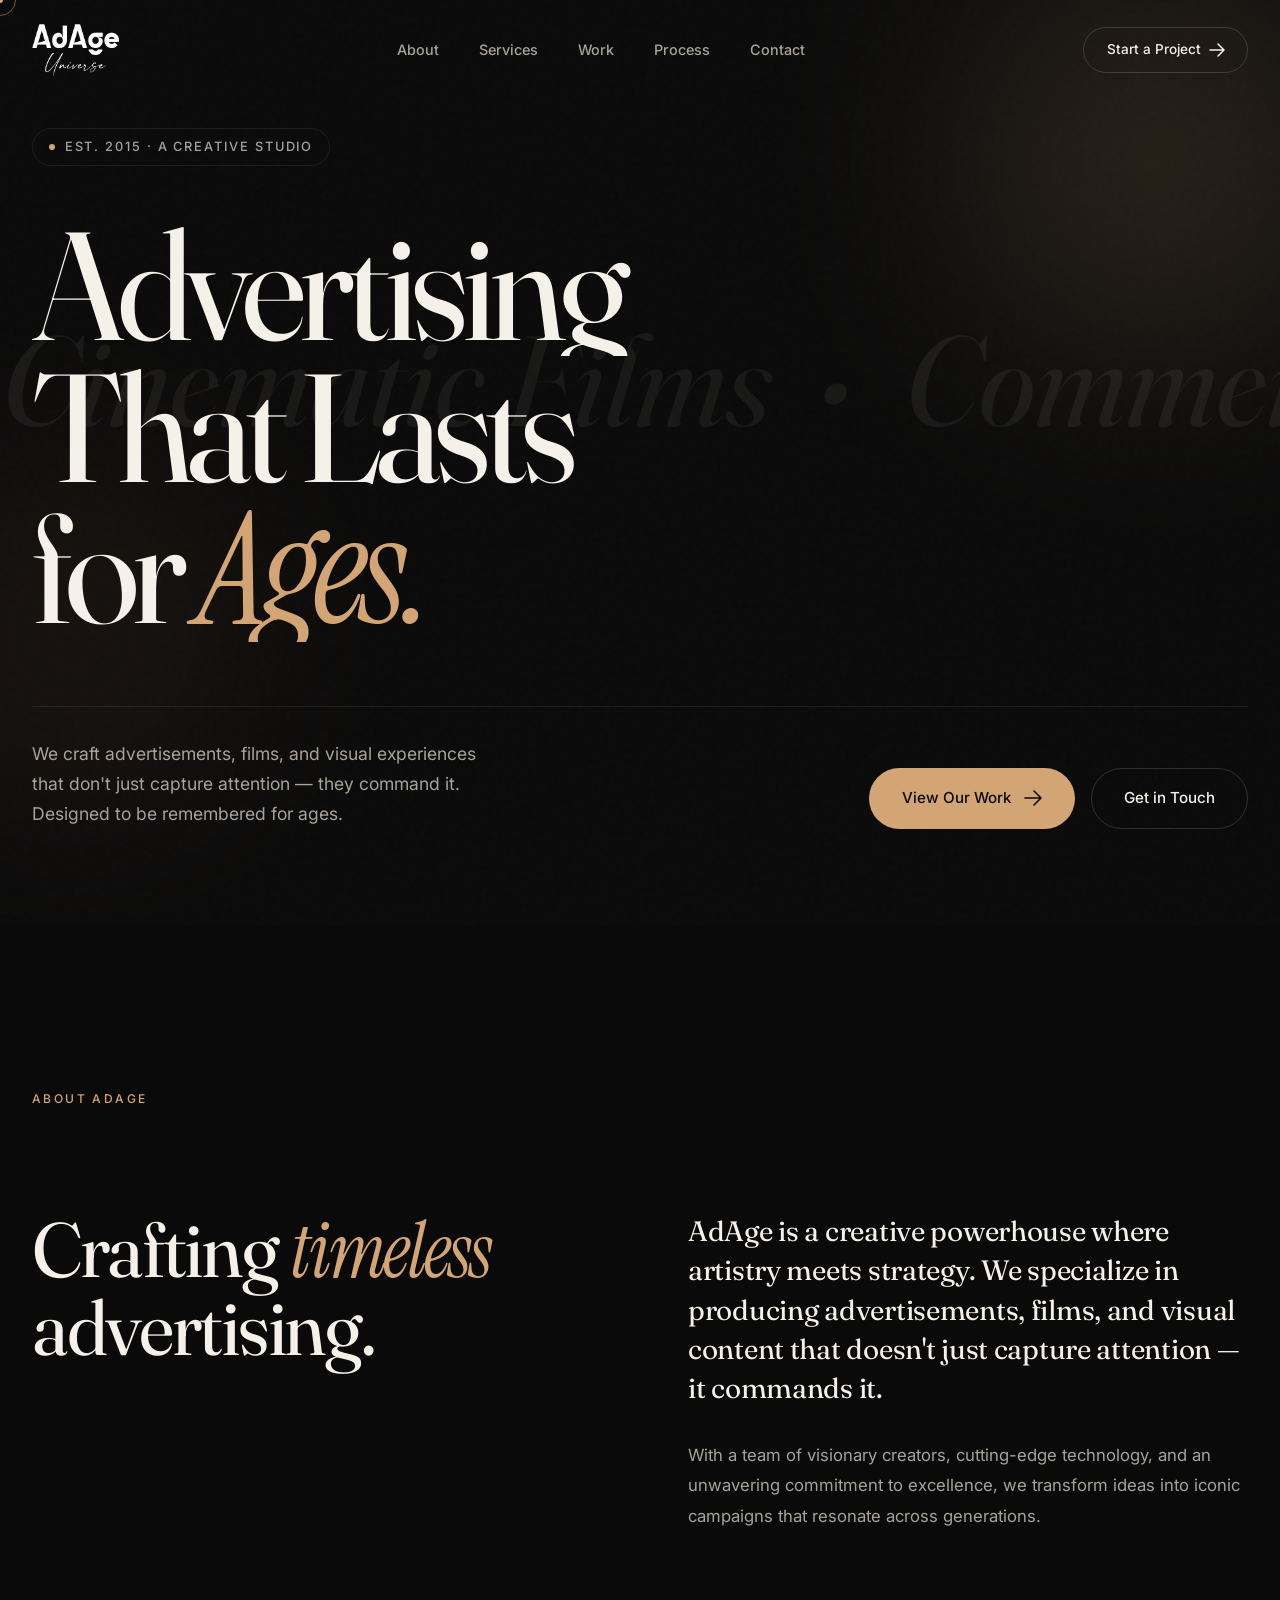
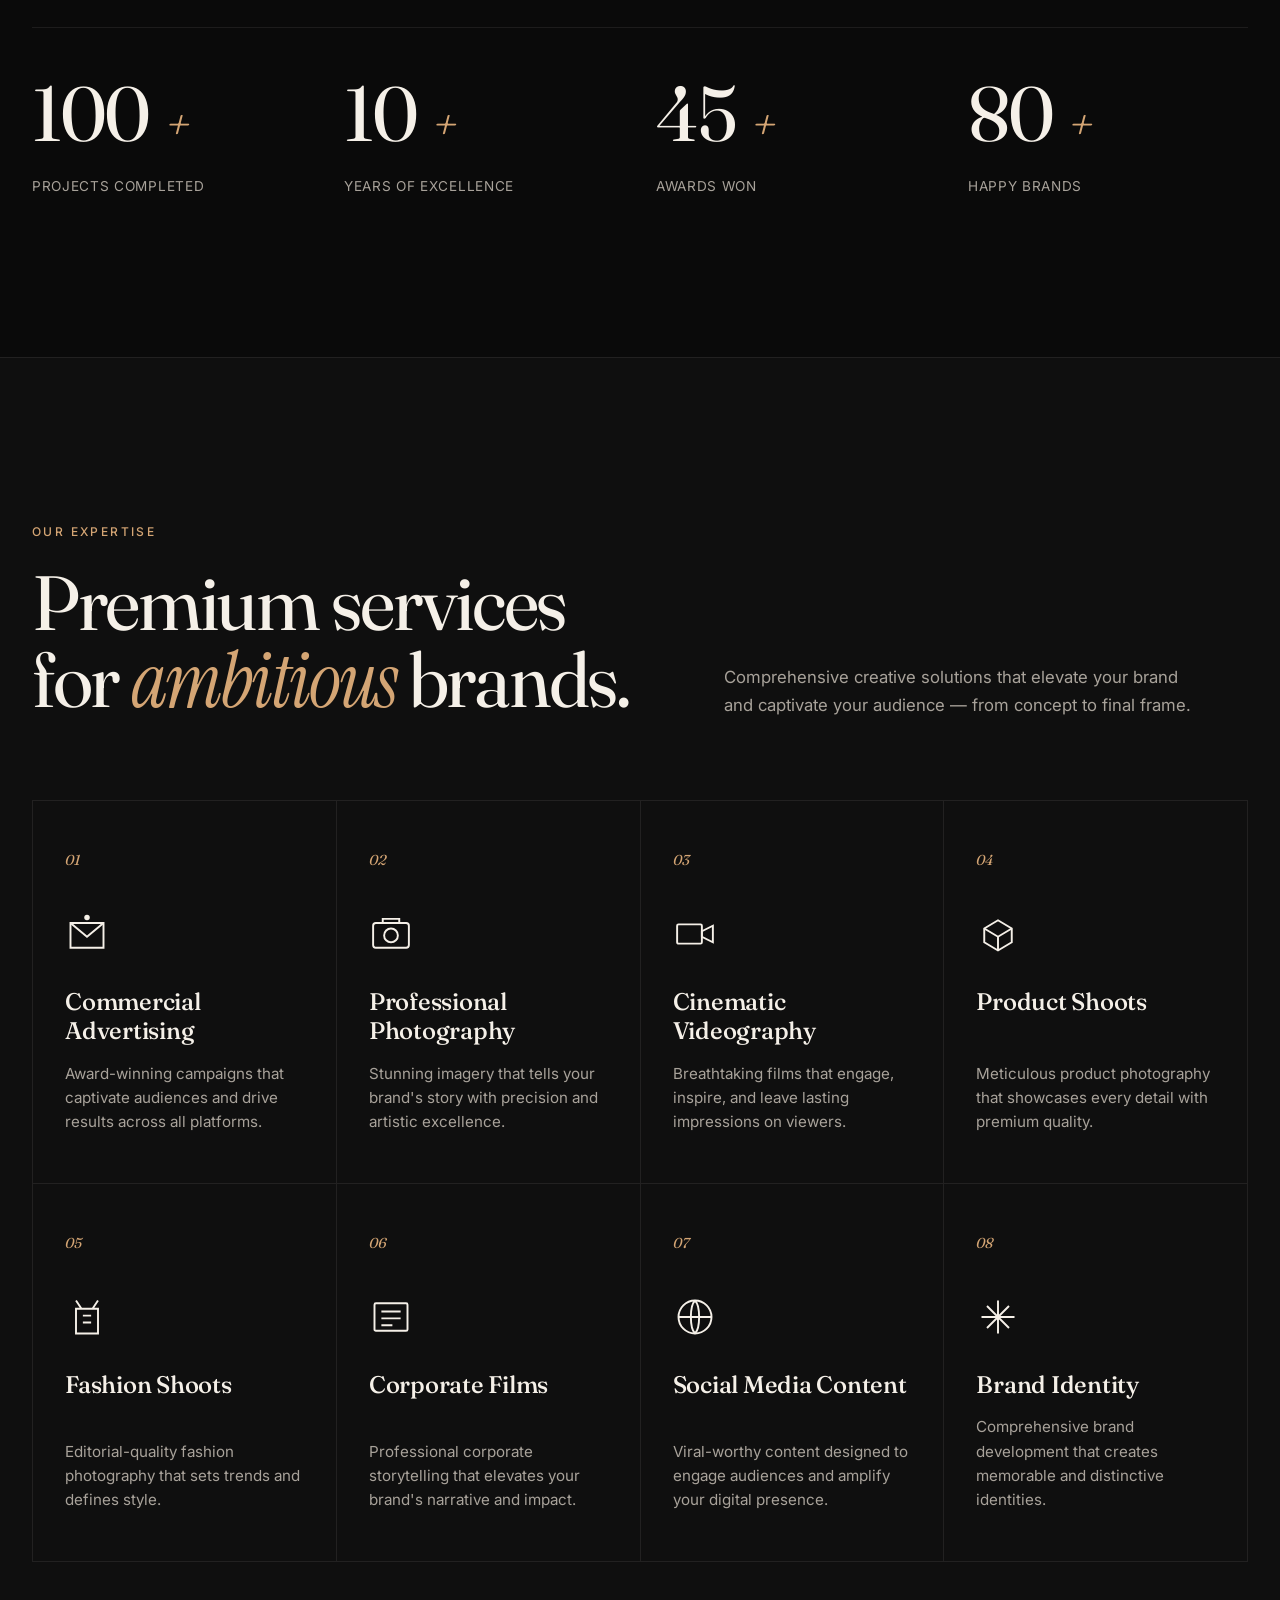
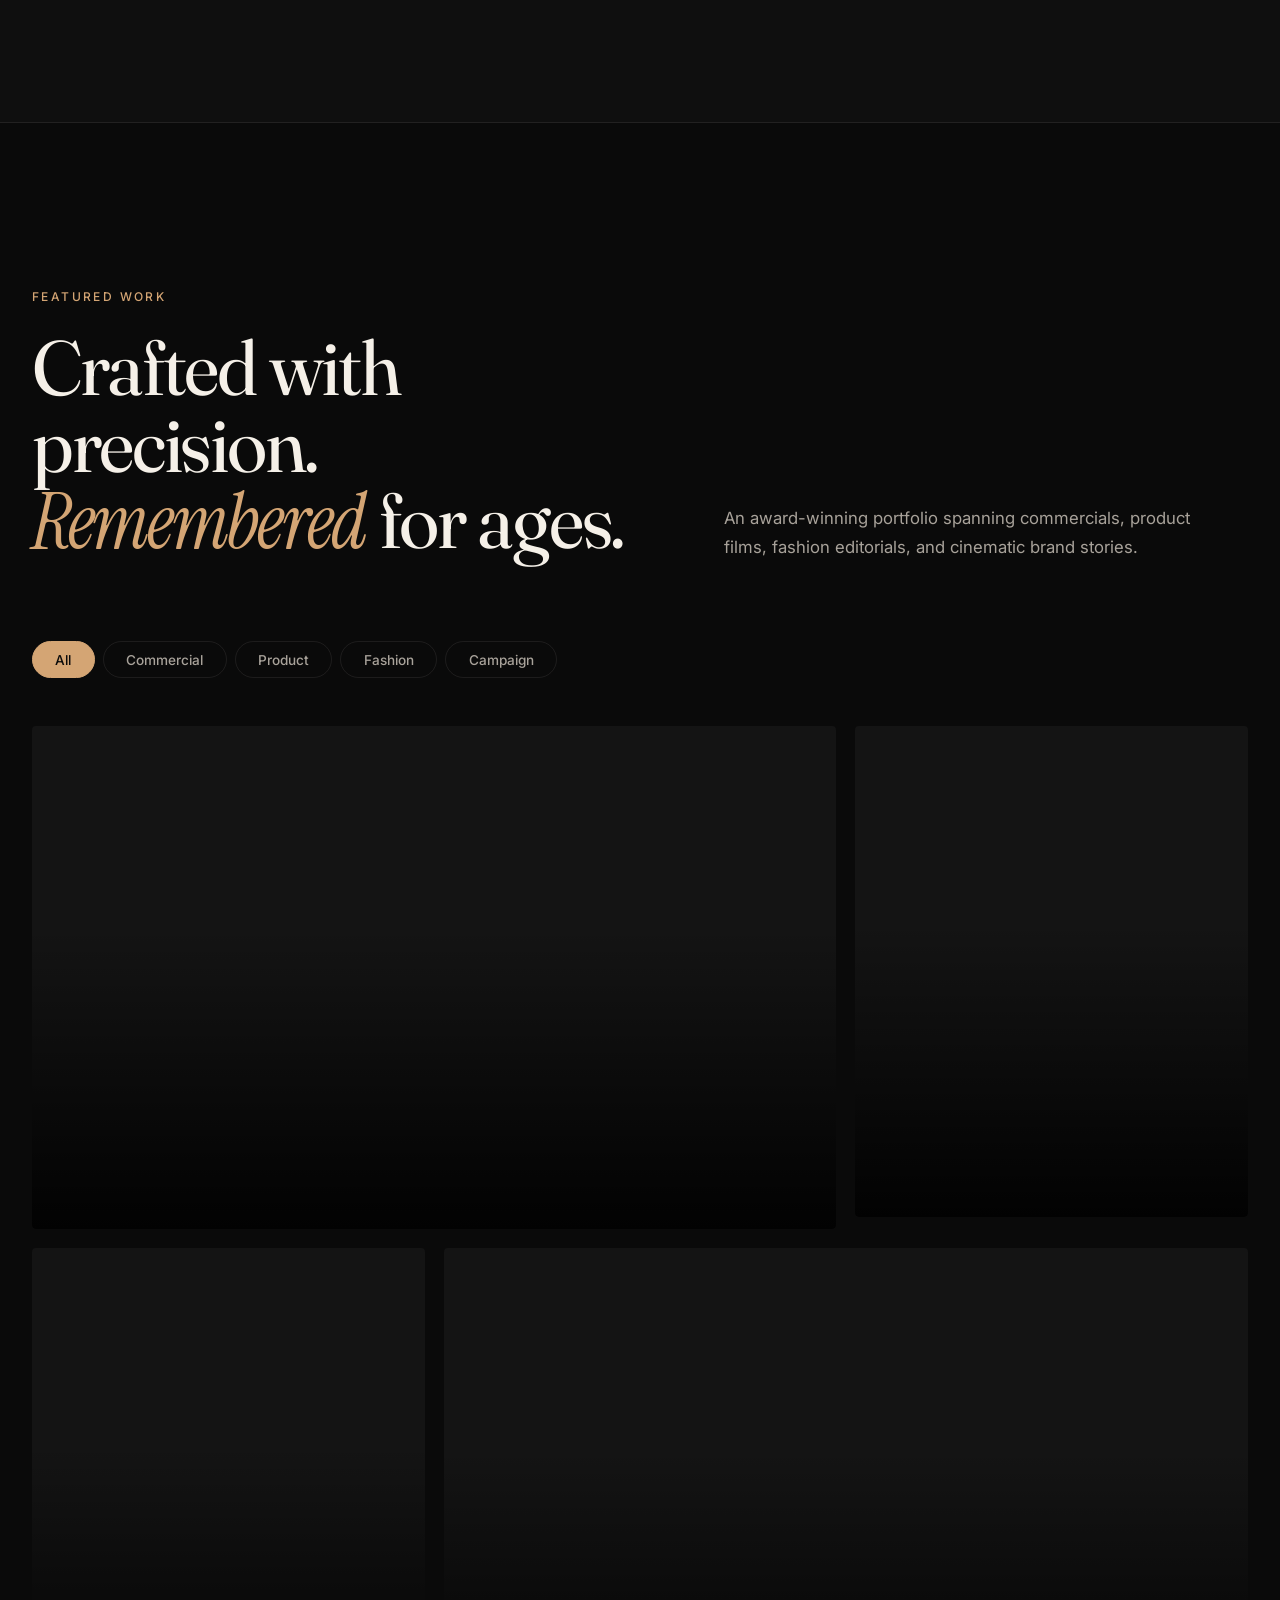
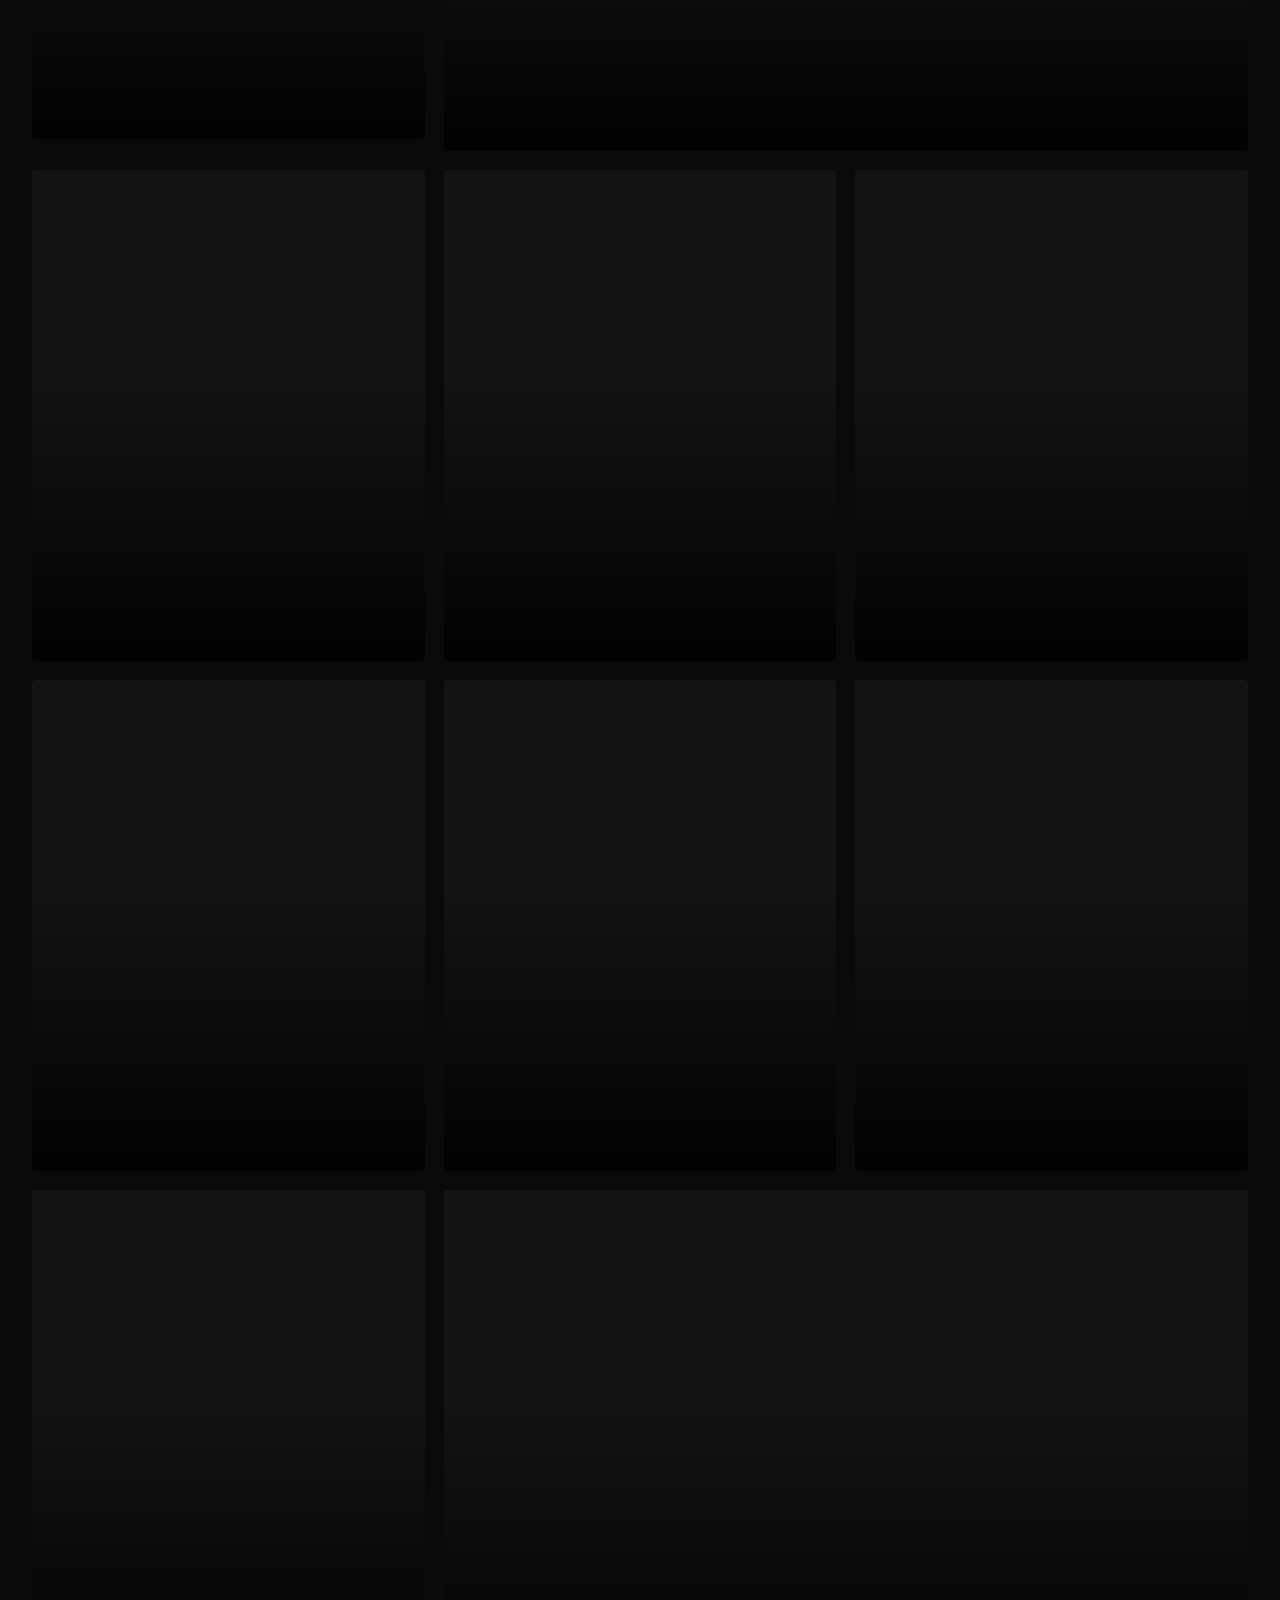
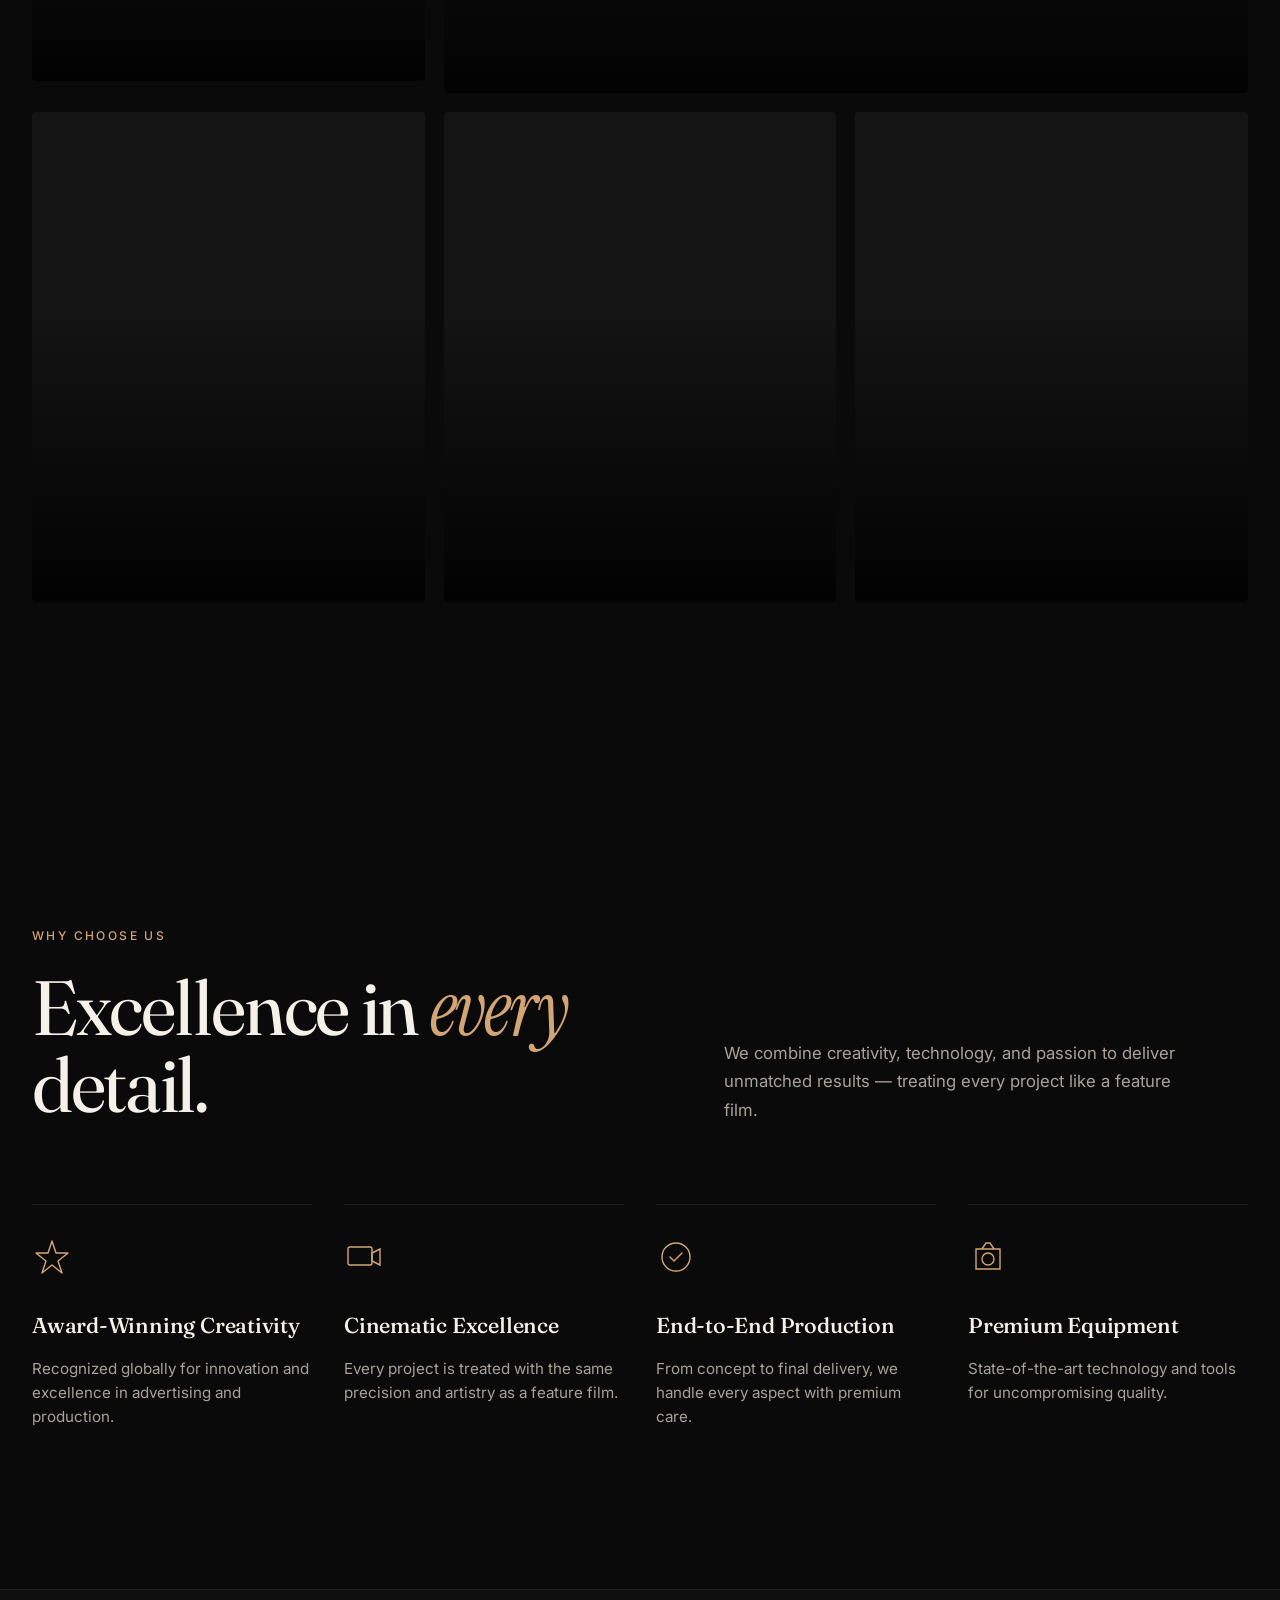
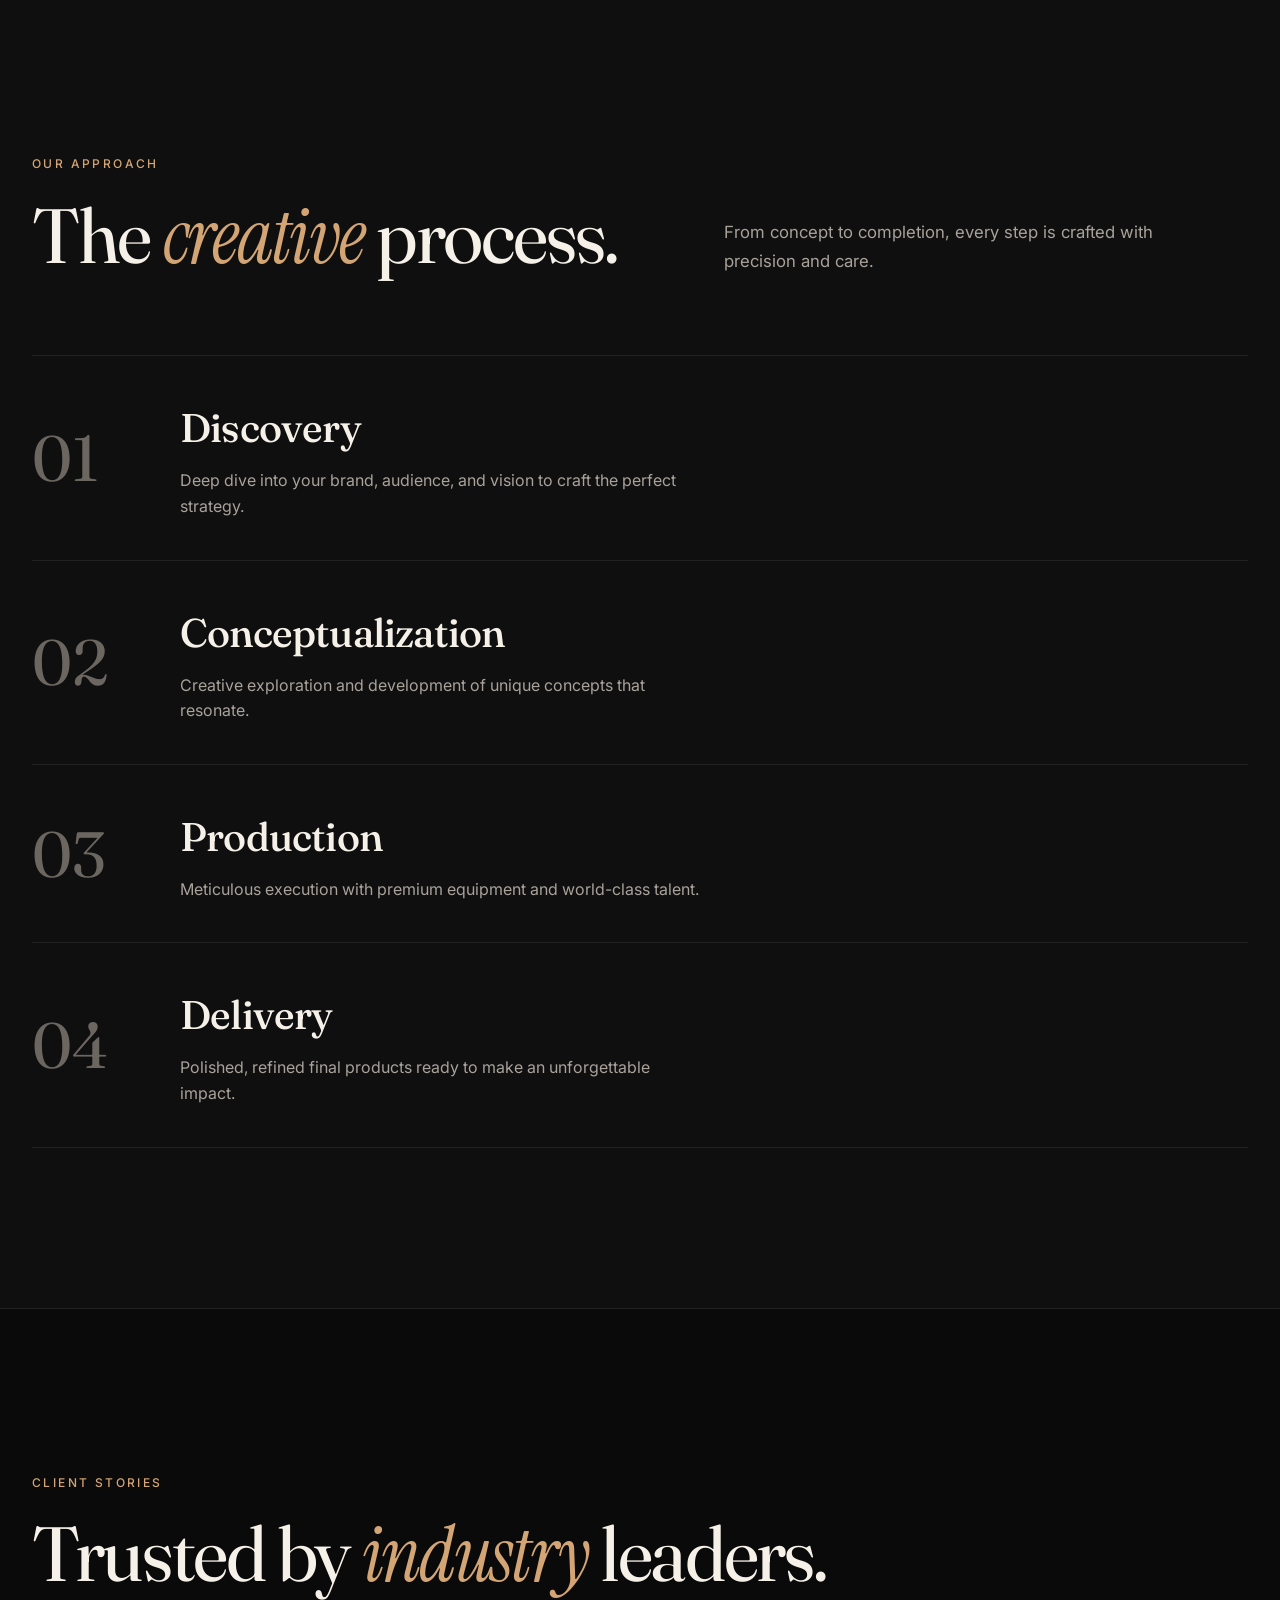
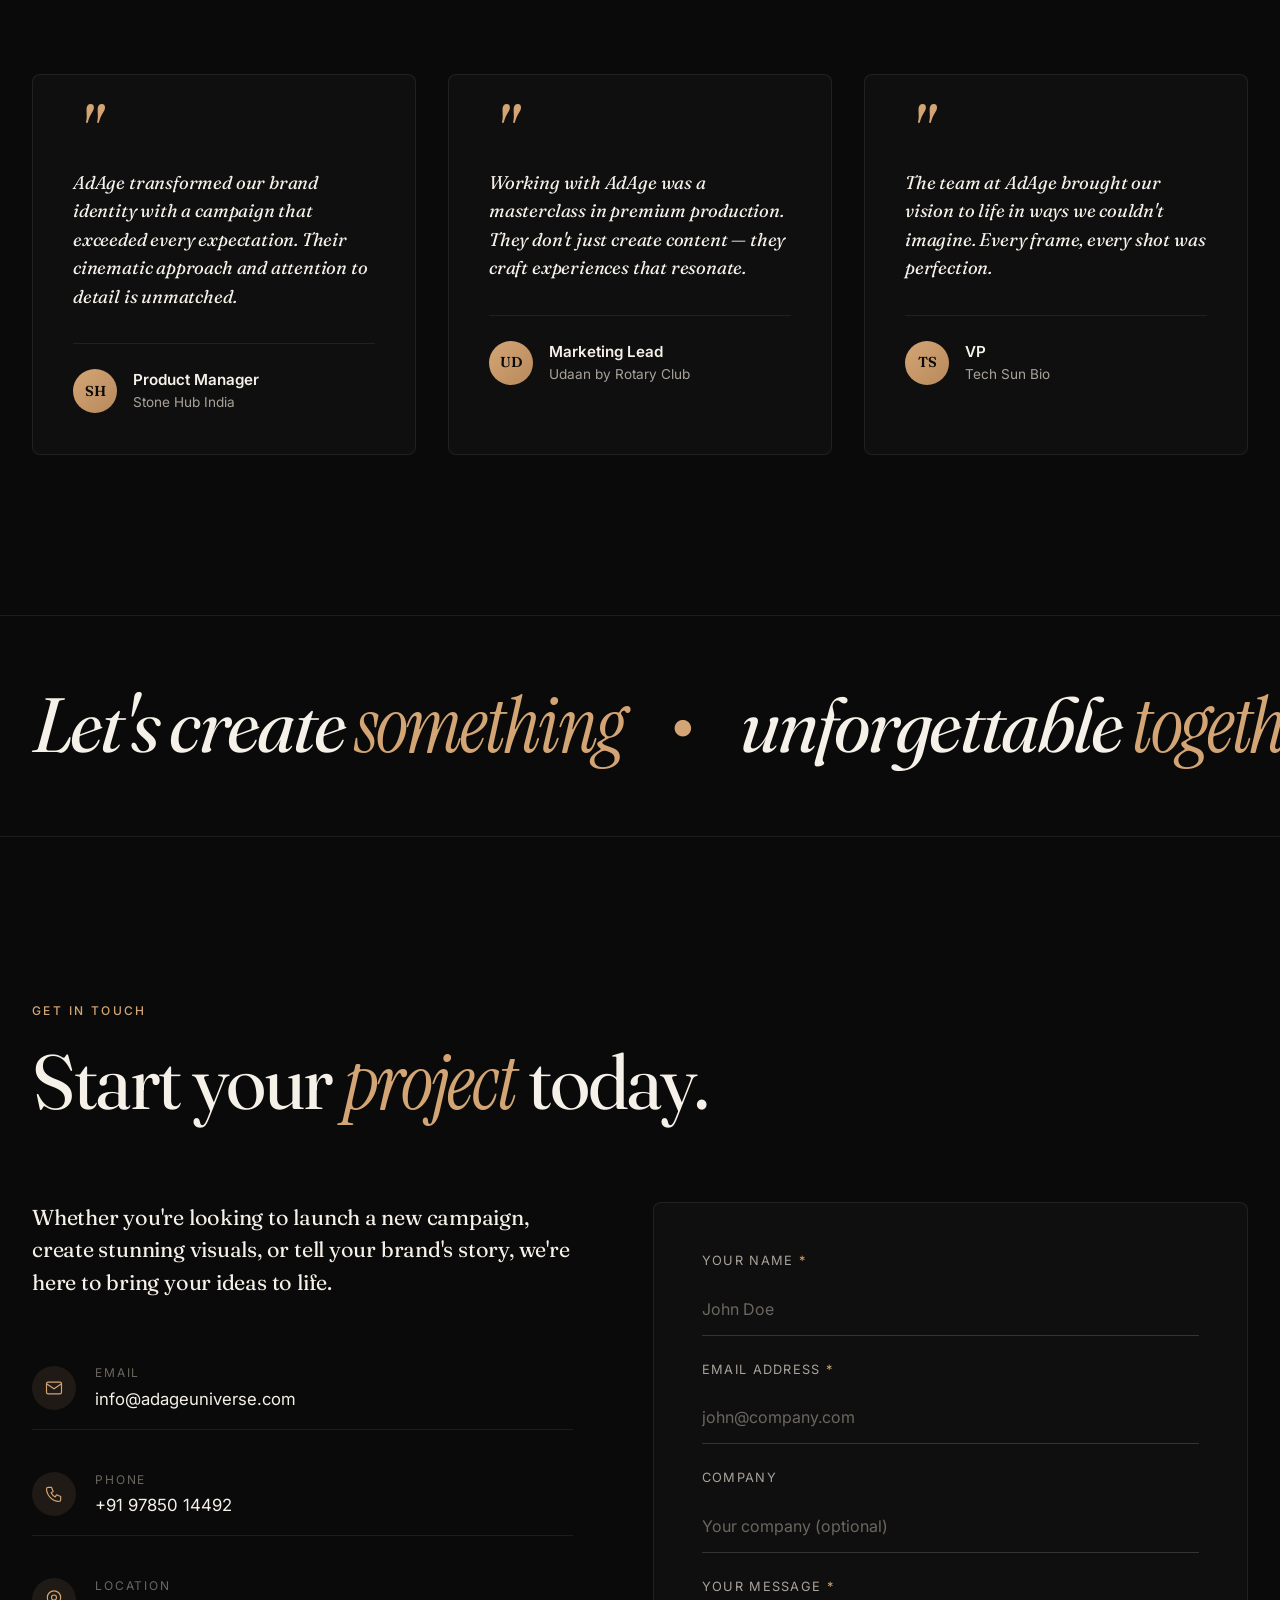
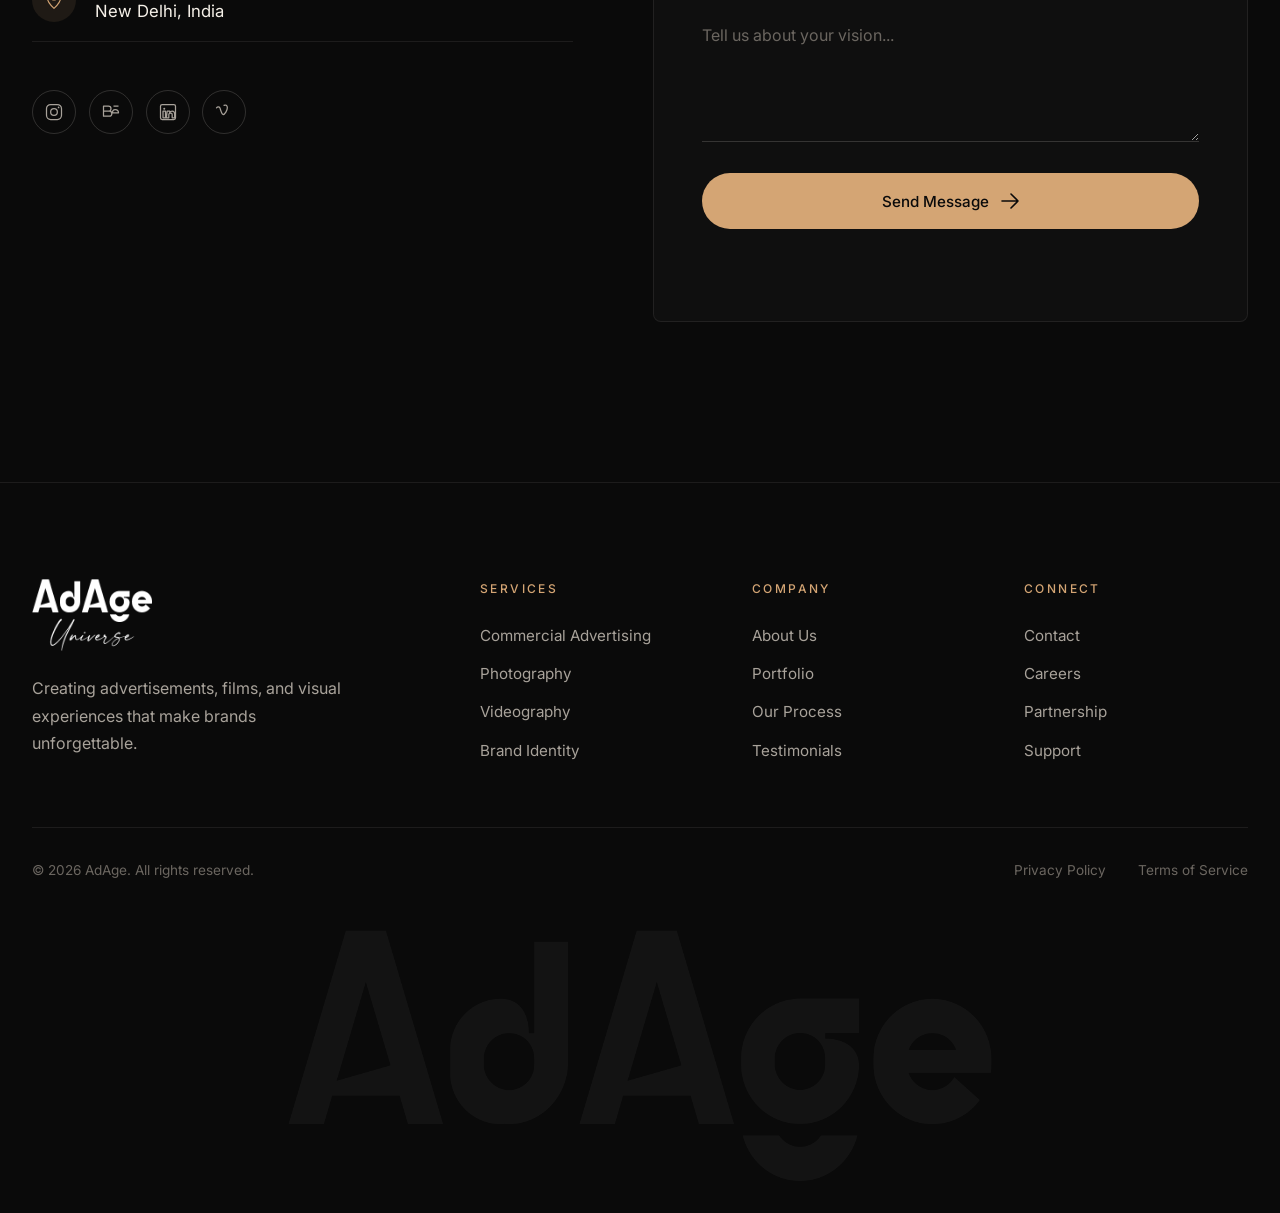
==== index.html @ 6bb353ea "hh" ====
<!DOCTYPE html>
<html lang="en">
<head>
<meta charset="UTF-8" />
<meta name="viewport" content="width=device-width, initial-scale=1.0" />
<title>AdAge — Advertising That Lasts for Ages</title>
<meta name="description" content="AdAge is a creative powerhouse producing advertisements, films, and visual content designed to be remembered for ages." />
<link rel="preconnect" href="https://fonts.googleapis.com">
<link rel="preconnect" href="https://fonts.gstatic.com" crossorigin>
<link href="https://fonts.googleapis.com/css2?family=Fraunces:opsz,wght@9..144,300;9..144,400;9..144,500;9..144,600;9..144,700;9..144,800;9..144,900&family=Inter:wght@300;400;500;600;700&family=Instrument+Serif:ital@0;1&display=swap" rel="stylesheet">
<link rel="stylesheet" href="styles.css" />
</head>
<body>

<!-- Custom Cursor -->
<div class="cursor" id="cursor"></div>
<div class="cursor-follower" id="cursorFollower"></div>

<!-- Loader -->
<div class="loader" id="loader">
  <div class="loader-inner">
    <span class="loader-text">AdAge</span>
    <div class="loader-bar"><div class="loader-fill"></div></div>
  </div>
</div>

<!-- Navigation -->
<nav class="nav" id="nav">
  <div class="nav-inner">
    <a href="#home" class="nav-logo">
      <img src="newlogo.png" alt="AdAge Universe" class="logo-img" width="274" height="164" />
    </a>
    <ul class="nav-menu">
      <li><a href="#about">About</a></li>
      <li><a href="#services">Services</a></li>
      <li><a href="#work">Work</a></li>
      <li><a href="#process">Process</a></li>
      <li><a href="#contact">Contact</a></li>
    </ul>
    <a href="#contact" class="nav-cta">
      <span>Start a Project</span>
      <svg width="16" height="16" viewBox="0 0 16 16" fill="none"><path d="M1 8h14M9 2l6 6-6 6" stroke="currentColor" stroke-width="1.5" stroke-linecap="round" stroke-linejoin="round"/></svg>
    </a>
    <button class="nav-burger" id="navBurger" aria-label="Open menu">
      <span></span><span></span>
    </button>
  </div>
</nav>

<!-- Mobile Menu -->
<div class="mobile-menu" id="mobileMenu">
  <ul>
    <li><a href="#about">About</a></li>
    <li><a href="#services">Services</a></li>
    <li><a href="#work">Work</a></li>
    <li><a href="#process">Process</a></li>
    <li><a href="#contact">Contact</a></li>
  </ul>
</div>

<!-- HERO -->
<section class="hero" id="home">
  <div class="hero-bg">
    <div class="grain"></div>
    <div class="hero-orb hero-orb-1"></div>
    <div class="hero-orb hero-orb-2"></div>
  </div>

  <div class="hero-marquee">
    <div class="marquee-track">
      <span>Cinematic Films</span><span>•</span>
      <span>Commercial Advertising</span><span>•</span>
      <span>Fashion Editorials</span><span>•</span>
      <span>Product Storytelling</span><span>•</span>
      <span>Brand Identity</span><span>•</span>
      <span>Cinematic Films</span><span>•</span>
      <span>Commercial Advertising</span><span>•</span>
      <span>Fashion Editorials</span><span>•</span>
      <span>Product Storytelling</span><span>•</span>
      <span>Brand Identity</span><span>•</span>
    </div>
  </div>

  <div class="container hero-content">
    <div class="hero-eyebrow reveal">
      <span class="dot"></span>
      <span>Est. 2015 · A Creative Studio</span>
    </div>

    <h1 class="hero-title">
      <span class="line reveal-line"><span>Advertising</span></span>
      <span class="line reveal-line"><span>That Lasts</span></span>
      <span class="line reveal-line"><span>for <em>Ages.</em></span></span>
    </h1>

    <div class="hero-bottom">
      <p class="hero-desc reveal">
        We craft advertisements, films, and visual experiences that don't just capture attention — they command it. Designed to be remembered for ages.
      </p>
      <div class="hero-actions reveal">
        <a href="#work" class="btn btn-primary">
          <span>View Our Work</span>
          <svg width="18" height="18" viewBox="0 0 18 18" fill="none"><path d="M1 9h16M10 2l7 7-7 7" stroke="currentColor" stroke-width="1.6" stroke-linecap="round" stroke-linejoin="round"/></svg>
        </a>
        <a href="#contact" class="btn btn-ghost">
          <span>Get in Touch</span>
        </a>
      </div>
    </div>
  </div>

</section>

<!-- ABOUT -->
<section class="section about" id="about">
  <div class="container">
    <div class="section-head">
      <span class="section-tag">About AdAge</span>
    </div>

    <div class="about-grid">
      <div class="about-left">
        <h2 class="section-title reveal">
          Crafting <em>timeless</em><br/>advertising.
        </h2>
      </div>
      <div class="about-right">
        <p class="about-lead reveal">
          AdAge is a creative powerhouse where artistry meets strategy. We specialize in producing advertisements, films, and visual content that doesn't just capture attention — it commands it.
        </p>
        <p class="about-body reveal">
          With a team of visionary creators, cutting-edge technology, and an unwavering commitment to excellence, we transform ideas into iconic campaigns that resonate across generations.
        </p>
      </div>
    </div>

    <div class="stats">
      <div class="stat reveal">
        <div class="stat-num" data-count="100">0</div>
        <div class="stat-plus">+</div>
        <div class="stat-label">Projects Completed</div>
      </div>
      <div class="stat reveal">
        <div class="stat-num" data-count="10">0</div>
        <div class="stat-plus">+</div>
        <div class="stat-label">Years of Excellence</div>
      </div>
      <div class="stat reveal">
        <div class="stat-num" data-count="45">0</div>
        <div class="stat-plus">+</div>
        <div class="stat-label">Awards Won</div>
      </div>
      <div class="stat reveal">
        <div class="stat-num" data-count="80">0</div>
        <div class="stat-plus">+</div>
        <div class="stat-label">Happy Brands</div>
      </div>
    </div>
  </div>
</section>

<!-- SERVICES -->
<section class="section services" id="services">
  <div class="container">
    <div class="section-head split">
      <div>
        <span class="section-tag">Our Expertise</span>
        <h2 class="section-title reveal">
          Premium services for <em>ambitious</em> brands.
        </h2>
      </div>
      <p class="section-sub reveal">
        Comprehensive creative solutions that elevate your brand and captivate your audience — from concept to final frame.
      </p>
    </div>

    <div class="services-grid">
      <article class="service-card">
        <div class="service-num">01</div>
        <div class="service-icon">
          <svg viewBox="0 0 32 32" fill="none"><path d="M4 8h24v18H4z" stroke="currentColor" stroke-width="1.4"/><path d="M4 8l12 10L28 8" stroke="currentColor" stroke-width="1.4"/><circle cx="16" cy="4" r="2" fill="currentColor"/></svg>
        </div>
        <h3>Commercial Advertising</h3>
        <p>Award-winning campaigns that captivate audiences and drive results across all platforms.</p>
      </article>

      <article class="service-card">
        <div class="service-num">02</div>
        <div class="service-icon">
          <svg viewBox="0 0 32 32" fill="none"><rect x="3" y="8" width="26" height="18" rx="2" stroke="currentColor" stroke-width="1.4"/><circle cx="16" cy="17" r="5" stroke="currentColor" stroke-width="1.4"/><path d="M10 8V5h12v3" stroke="currentColor" stroke-width="1.4"/></svg>
        </div>
        <h3>Professional Photography</h3>
        <p>Stunning imagery that tells your brand's story with precision and artistic excellence.</p>
      </article>

      <article class="service-card">
        <div class="service-num">03</div>
        <div class="service-icon">
          <svg viewBox="0 0 32 32" fill="none"><rect x="3" y="9" width="18" height="14" rx="1" stroke="currentColor" stroke-width="1.4"/><path d="M21 14l8-4v12l-8-4v-4z" stroke="currentColor" stroke-width="1.4"/></svg>
        </div>
        <h3>Cinematic Videography</h3>
        <p>Breathtaking films that engage, inspire, and leave lasting impressions on viewers.</p>
      </article>

      <article class="service-card">
        <div class="service-num">04</div>
        <div class="service-icon">
          <svg viewBox="0 0 32 32" fill="none"><path d="M6 12l10-6 10 6v10l-10 6-10-6V12z" stroke="currentColor" stroke-width="1.4"/><path d="M6 12l10 6 10-6M16 18v10" stroke="currentColor" stroke-width="1.4"/></svg>
        </div>
        <h3>Product Shoots</h3>
        <p>Meticulous product photography that showcases every detail with premium quality.</p>
      </article>

      <article class="service-card">
        <div class="service-num">05</div>
        <div class="service-icon">
          <svg viewBox="0 0 32 32" fill="none"><path d="M8 4l4 6M24 4l-4 6M8 10h16v18H8z" stroke="currentColor" stroke-width="1.4"/><path d="M13 15h6M13 20h6" stroke="currentColor" stroke-width="1.4"/></svg>
        </div>
        <h3>Fashion Shoots</h3>
        <p>Editorial-quality fashion photography that sets trends and defines style.</p>
      </article>

      <article class="service-card">
        <div class="service-num">06</div>
        <div class="service-icon">
          <svg viewBox="0 0 32 32" fill="none"><rect x="4" y="6" width="24" height="20" rx="1" stroke="currentColor" stroke-width="1.4"/><path d="M9 12h14M9 17h14M9 22h8" stroke="currentColor" stroke-width="1.4"/></svg>
        </div>
        <h3>Corporate Films</h3>
        <p>Professional corporate storytelling that elevates your brand's narrative and impact.</p>
      </article>

      <article class="service-card">
        <div class="service-num">07</div>
        <div class="service-icon">
          <svg viewBox="0 0 32 32" fill="none"><circle cx="16" cy="16" r="12" stroke="currentColor" stroke-width="1.4"/><path d="M4 16h24M16 4c4 4 4 20 0 24M16 4c-4 4-4 20 0 24" stroke="currentColor" stroke-width="1.4"/></svg>
        </div>
        <h3>Social Media Content</h3>
        <p>Viral-worthy content designed to engage audiences and amplify your digital presence.</p>
      </article>

      <article class="service-card">
        <div class="service-num">08</div>
        <div class="service-icon">
          <svg viewBox="0 0 32 32" fill="none"><path d="M16 4v24M4 16h24M8 8l16 16M24 8L8 24" stroke="currentColor" stroke-width="1.4"/></svg>
        </div>
        <h3>Brand Identity</h3>
        <p>Comprehensive brand development that creates memorable and distinctive identities.</p>
      </article>
    </div>
  </div>
</section>

<!-- WORK / PORTFOLIO -->
<section class="section work" id="work">
  <div class="container">
    <div class="section-head split">
      <div>
        <span class="section-tag">Featured Work</span>
        <h2 class="section-title reveal">
          Crafted with precision. <em>Remembered</em> for ages.
        </h2>
      </div>
      <p class="section-sub reveal">
        An award-winning portfolio spanning commercials, product films, fashion editorials, and cinematic brand stories.
      </p>
    </div>

    <div class="work-filters">
      <button class="filter-btn active" data-filter="all">All</button>
      <button class="filter-btn" data-filter="commercial">Commercial</button>
      <button class="filter-btn" data-filter="product">Product</button>
      <button class="filter-btn" data-filter="fashion">Fashion</button>
      <button class="filter-btn" data-filter="campaign">Campaign</button>
    </div>

    <div class="work-grid">
      <a class="work-item large" data-cat="commercial" href="#">
        <div class="work-img" style="background-image:url('https://images.unsplash.com/photo-1550547660-d9450f859349?w=1200&q=80')"></div>
        <div class="work-overlay">
          <span class="work-cat">Commercial</span>
          <h3>Coca-Cola Campaign</h3>
          <div class="work-arrow">
            <svg width="24" height="24" viewBox="0 0 24 24" fill="none"><path d="M5 12h14M13 5l7 7-7 7" stroke="currentColor" stroke-width="1.5" stroke-linecap="round" stroke-linejoin="round"/></svg>
          </div>
        </div>
      </a>

      <a class="work-item" data-cat="product" href="#">
        <div class="work-img" style="background-image:url('https://images.unsplash.com/photo-1548907040-4baa42d10919?w=800&q=80')"></div>
        <div class="work-overlay">
          <span class="work-cat">Product</span>
          <h3>Chocolate Luxury</h3>
          <div class="work-arrow"><svg width="24" height="24" viewBox="0 0 24 24" fill="none"><path d="M5 12h14M13 5l7 7-7 7" stroke="currentColor" stroke-width="1.5" stroke-linecap="round" stroke-linejoin="round"/></svg></div>
        </div>
      </a>

      <a class="work-item" data-cat="commercial" href="#">
        <div class="work-img" style="background-image:url('https://images.unsplash.com/photo-1541643600914-78b084683601?w=800&q=80')"></div>
        <div class="work-overlay">
          <span class="work-cat">Commercial</span>
          <h3>Perfume Elite</h3>
          <div class="work-arrow"><svg width="24" height="24" viewBox="0 0 24 24" fill="none"><path d="M5 12h14M13 5l7 7-7 7" stroke="currentColor" stroke-width="1.5" stroke-linecap="round" stroke-linejoin="round"/></svg></div>
        </div>
      </a>

      <a class="work-item large" data-cat="commercial" href="#">
        <div class="work-img" style="background-image:url('https://images.unsplash.com/photo-1503376780353-7e6692767b70?w=1200&q=80')"></div>
        <div class="work-overlay">
          <span class="work-cat">Commercial</span>
          <h3>Automotive Excellence</h3>
          <div class="work-arrow"><svg width="24" height="24" viewBox="0 0 24 24" fill="none"><path d="M5 12h14M13 5l7 7-7 7" stroke="currentColor" stroke-width="1.5" stroke-linecap="round" stroke-linejoin="round"/></svg></div>
        </div>
      </a>

      <a class="work-item" data-cat="product" href="#">
        <div class="work-img" style="background-image:url('https://images.unsplash.com/photo-1523275335684-37898b6baf30?w=800&q=80')"></div>
        <div class="work-overlay">
          <span class="work-cat">Product</span>
          <h3>Apple Watch Series</h3>
          <div class="work-arrow"><svg width="24" height="24" viewBox="0 0 24 24" fill="none"><path d="M5 12h14M13 5l7 7-7 7" stroke="currentColor" stroke-width="1.5" stroke-linecap="round" stroke-linejoin="round"/></svg></div>
        </div>
      </a>

      <a class="work-item" data-cat="product" href="#">
        <div class="work-img" style="background-image:url('https://images.unsplash.com/photo-1541643600914-78b084683601?w=800&q=80&sig=2')"></div>
        <div class="work-overlay">
          <span class="work-cat">Product</span>
          <h3>Chanel Elegance</h3>
          <div class="work-arrow"><svg width="24" height="24" viewBox="0 0 24 24" fill="none"><path d="M5 12h14M13 5l7 7-7 7" stroke="currentColor" stroke-width="1.5" stroke-linecap="round" stroke-linejoin="round"/></svg></div>
        </div>
      </a>

      <a class="work-item" data-cat="product" href="#">
        <div class="work-img" style="background-image:url('https://images.unsplash.com/photo-1542291026-7eec264c27ff?w=800&q=80')"></div>
        <div class="work-overlay">
          <span class="work-cat">Product</span>
          <h3>Nike Revolution</h3>
          <div class="work-arrow"><svg width="24" height="24" viewBox="0 0 24 24" fill="none"><path d="M5 12h14M13 5l7 7-7 7" stroke="currentColor" stroke-width="1.5" stroke-linecap="round" stroke-linejoin="round"/></svg></div>
        </div>
      </a>

      <a class="work-item" data-cat="product" href="#">
        <div class="work-img" style="background-image:url('https://images.unsplash.com/photo-1524592094714-0f0654e20314?w=800&q=80')"></div>
        <div class="work-overlay">
          <span class="work-cat">Product</span>
          <h3>Luxury Timepiece</h3>
          <div class="work-arrow"><svg width="24" height="24" viewBox="0 0 24 24" fill="none"><path d="M5 12h14M13 5l7 7-7 7" stroke="currentColor" stroke-width="1.5" stroke-linecap="round" stroke-linejoin="round"/></svg></div>
        </div>
      </a>

      <a class="work-item" data-cat="product" href="#">
        <div class="work-img" style="background-image:url('https://images.unsplash.com/photo-1569529465841-dfecdab7503b?w=800&q=80')"></div>
        <div class="work-overlay">
          <span class="work-cat">Product</span>
          <h3>Premium Spirits</h3>
          <div class="work-arrow"><svg width="24" height="24" viewBox="0 0 24 24" fill="none"><path d="M5 12h14M13 5l7 7-7 7" stroke="currentColor" stroke-width="1.5" stroke-linecap="round" stroke-linejoin="round"/></svg></div>
        </div>
      </a>

      <a class="work-item" data-cat="product" href="#">
        <div class="work-img" style="background-image:url('https://images.unsplash.com/photo-1493663284031-b7e3aefcae8e?w=800&q=80')"></div>
        <div class="work-overlay">
          <span class="work-cat">Product</span>
          <h3>Modern Design</h3>
          <div class="work-arrow"><svg width="24" height="24" viewBox="0 0 24 24" fill="none"><path d="M5 12h14M13 5l7 7-7 7" stroke="currentColor" stroke-width="1.5" stroke-linecap="round" stroke-linejoin="round"/></svg></div>
        </div>
      </a>

      <a class="work-item" data-cat="fashion" href="#">
        <div class="work-img" style="background-image:url('https://images.unsplash.com/photo-1490481651871-ab68de25d43d?w=800&q=80')"></div>
        <div class="work-overlay">
          <span class="work-cat">Fashion</span>
          <h3>Fashion Forward</h3>
          <div class="work-arrow"><svg width="24" height="24" viewBox="0 0 24 24" fill="none"><path d="M5 12h14M13 5l7 7-7 7" stroke="currentColor" stroke-width="1.5" stroke-linecap="round" stroke-linejoin="round"/></svg></div>
        </div>
      </a>

      <a class="work-item large" data-cat="fashion" href="#">
        <div class="work-img" style="background-image:url('https://images.unsplash.com/photo-1509631179647-0177331693ae?w=1200&q=80')"></div>
        <div class="work-overlay">
          <span class="work-cat">Fashion</span>
          <h3>Editorial Elegance</h3>
          <div class="work-arrow"><svg width="24" height="24" viewBox="0 0 24 24" fill="none"><path d="M5 12h14M13 5l7 7-7 7" stroke="currentColor" stroke-width="1.5" stroke-linecap="round" stroke-linejoin="round"/></svg></div>
        </div>
      </a>

      <a class="work-item" data-cat="fashion" href="#">
        <div class="work-img" style="background-image:url('https://images.unsplash.com/photo-1483985988355-763728e1935b?w=800&q=80')"></div>
        <div class="work-overlay">
          <span class="work-cat">Fashion</span>
          <h3>Haute Couture</h3>
          <div class="work-arrow"><svg width="24" height="24" viewBox="0 0 24 24" fill="none"><path d="M5 12h14M13 5l7 7-7 7" stroke="currentColor" stroke-width="1.5" stroke-linecap="round" stroke-linejoin="round"/></svg></div>
        </div>
      </a>

      <a class="work-item" data-cat="fashion" href="#">
        <div class="work-img" style="background-image:url('https://images.unsplash.com/photo-1529139574466-a303027c1d8b?w=800&q=80')"></div>
        <div class="work-overlay">
          <span class="work-cat">Fashion</span>
          <h3>Street Style</h3>
          <div class="work-arrow"><svg width="24" height="24" viewBox="0 0 24 24" fill="none"><path d="M5 12h14M13 5l7 7-7 7" stroke="currentColor" stroke-width="1.5" stroke-linecap="round" stroke-linejoin="round"/></svg></div>
        </div>
      </a>

      <a class="work-item" data-cat="campaign" href="#">
        <div class="work-img" style="background-image:url('https://images.unsplash.com/photo-1533139502658-0198f920d8e8?w=800&q=80')"></div>
        <div class="work-overlay">
          <span class="work-cat">Campaign</span>
          <h3>Creative Vision</h3>
          <div class="work-arrow"><svg width="24" height="24" viewBox="0 0 24 24" fill="none"><path d="M5 12h14M13 5l7 7-7 7" stroke="currentColor" stroke-width="1.5" stroke-linecap="round" stroke-linejoin="round"/></svg></div>
        </div>
      </a>
    </div>
  </div>
</section>

<!-- WHY US -->
<section class="section why">
  <div class="container">
    <div class="section-head split">
      <div>
        <span class="section-tag">Why Choose Us</span>
        <h2 class="section-title reveal">
          Excellence in <em>every</em> detail.
        </h2>
      </div>
      <p class="section-sub reveal">
        We combine creativity, technology, and passion to deliver unmatched results — treating every project like a feature film.
      </p>
    </div>

    <div class="why-grid">
      <div class="why-item reveal">
        <div class="why-icon">
          <svg viewBox="0 0 40 40" fill="none"><path d="M20 4l4 12h12l-10 8 4 12-10-8-10 8 4-12-10-8h12z" stroke="currentColor" stroke-width="1.4" stroke-linejoin="round"/></svg>
        </div>
        <h3>Award-Winning Creativity</h3>
        <p>Recognized globally for innovation and excellence in advertising and production.</p>
      </div>
      <div class="why-item reveal">
        <div class="why-icon">
          <svg viewBox="0 0 40 40" fill="none"><rect x="4" y="10" width="24" height="18" rx="2" stroke="currentColor" stroke-width="1.4"/><path d="M28 16l8-4v16l-8-4v-8z" stroke="currentColor" stroke-width="1.4"/></svg>
        </div>
        <h3>Cinematic Excellence</h3>
        <p>Every project is treated with the same precision and artistry as a feature film.</p>
      </div>
      <div class="why-item reveal">
        <div class="why-icon">
          <svg viewBox="0 0 40 40" fill="none"><circle cx="20" cy="20" r="14" stroke="currentColor" stroke-width="1.4"/><path d="M14 20l4 4 8-8" stroke="currentColor" stroke-width="1.4" stroke-linecap="round" stroke-linejoin="round"/></svg>
        </div>
        <h3>End-to-End Production</h3>
        <p>From concept to final delivery, we handle every aspect with premium care.</p>
      </div>
      <div class="why-item reveal">
        <div class="why-icon">
          <svg viewBox="0 0 40 40" fill="none"><path d="M8 12h24v20H8z" stroke="currentColor" stroke-width="1.4"/><circle cx="20" cy="22" r="6" stroke="currentColor" stroke-width="1.4"/><path d="M14 12l4-6h4l4 6" stroke="currentColor" stroke-width="1.4"/></svg>
        </div>
        <h3>Premium Equipment</h3>
        <p>State-of-the-art technology and tools for uncompromising quality.</p>
      </div>
    </div>
  </div>
</section>

<!-- PROCESS -->
<section class="section process" id="process">
  <div class="container">
    <div class="section-head split">
      <div>
        <span class="section-tag">Our Approach</span>
        <h2 class="section-title reveal">
          The <em>creative</em> process.
        </h2>
      </div>
      <p class="section-sub reveal">
        From concept to completion, every step is crafted with precision and care.
      </p>
    </div>

    <div class="process-list">
      <div class="process-item">
        <div class="process-num">01</div>
        <div class="process-content">
          <h3>Discovery</h3>
          <p>Deep dive into your brand, audience, and vision to craft the perfect strategy.</p>
        </div>
        <div class="process-line"></div>
      </div>
      <div class="process-item">
        <div class="process-num">02</div>
        <div class="process-content">
          <h3>Conceptualization</h3>
          <p>Creative exploration and development of unique concepts that resonate.</p>
        </div>
        <div class="process-line"></div>
      </div>
      <div class="process-item">
        <div class="process-num">03</div>
        <div class="process-content">
          <h3>Production</h3>
          <p>Meticulous execution with premium equipment and world-class talent.</p>
        </div>
        <div class="process-line"></div>
      </div>
      <div class="process-item">
        <div class="process-num">04</div>
        <div class="process-content">
          <h3>Delivery</h3>
          <p>Polished, refined final products ready to make an unforgettable impact.</p>
        </div>
      </div>
    </div>
  </div>
</section>

<!-- TESTIMONIALS -->
<section class="section testimonials">
  <div class="container">
    <div class="section-head">
      <span class="section-tag">Client Stories</span>
      <h2 class="section-title reveal">
        Trusted by <em>industry</em> leaders.
      </h2>
    </div>

    <div class="testimonials-grid">
      <figure class="testimonial reveal">
        <div class="quote-mark">"</div>
        <blockquote>
          AdAge transformed our brand identity with a campaign that exceeded every expectation. Their cinematic approach and attention to detail is unmatched.
        </blockquote>
        <figcaption>
          <div class="avatar">SH</div>
          <div>
            <strong>Product Manager</strong>
            <span>Stone Hub India</span>
          </div>
        </figcaption>
      </figure>

      <figure class="testimonial reveal">
        <div class="quote-mark">"</div>
        <blockquote>
          Working with AdAge was a masterclass in premium production. They don't just create content — they craft experiences that resonate.
        </blockquote>
        <figcaption>
          <div class="avatar">UD</div>
          <div>
            <strong>Marketing Lead</strong>
            <span>Udaan by Rotary Club</span>
          </div>
        </figcaption>
      </figure>

      <figure class="testimonial reveal">
        <div class="quote-mark">"</div>
        <blockquote>
          The team at AdAge brought our vision to life in ways we couldn't imagine. Every frame, every shot was perfection.
        </blockquote>
        <figcaption>
          <div class="avatar">TS</div>
          <div>
            <strong>VP</strong>
            <span>Tech Sun Bio</span>
          </div>
        </figcaption>
      </figure>
    </div>
  </div>
</section>

<!-- CTA BANNER -->
<section class="cta-banner">
  <div class="container">
    <div class="marquee-track big">
      <span>Let's create <em>something</em></span>
      <span class="dot-big">●</span>
      <span>unforgettable <em>together</em></span>
      <span class="dot-big">●</span>
      <span>Let's create <em>something</em></span>
      <span class="dot-big">●</span>
      <span>unforgettable <em>together</em></span>
      <span class="dot-big">●</span>
    </div>
  </div>
</section>

<!-- CONTACT -->
<section class="section contact" id="contact">
  <div class="container">
    <div class="section-head">
      <span class="section-tag">Get in Touch</span>
      <h2 class="section-title reveal">
        Start your <em>project</em> today.
      </h2>
    </div>

    <div class="contact-grid">
      <div class="contact-info">
        <p class="contact-lead reveal">
          Whether you're looking to launch a new campaign, create stunning visuals, or tell your brand's story, we're here to bring your ideas to life.
        </p>

        <ul class="contact-list">
          <li class="reveal">
            <div class="ci-icon">
              <svg viewBox="0 0 24 24" fill="none"><path d="M3 7l9 6 9-6M3 7v10a2 2 0 002 2h14a2 2 0 002-2V7M3 7a2 2 0 012-2h14a2 2 0 012 2" stroke="currentColor" stroke-width="1.4"/></svg>
            </div>
            <div>
              <span class="ci-label">Email</span>
              <a href="mailto:info@adageuniverse.com">info@adageuniverse.com</a>
            </div>
          </li>
          <li class="reveal">
            <div class="ci-icon">
              <svg viewBox="0 0 24 24" fill="none"><path d="M5 4h4l2 5-2.5 1.5a11 11 0 005 5L15 13l5 2v4a2 2 0 01-2 2A16 16 0 013 6a2 2 0 012-2" stroke="currentColor" stroke-width="1.4" stroke-linejoin="round"/></svg>
            </div>
            <div>
              <span class="ci-label">Phone</span>
              <a href="tel:+919785014492">+91 97850 14492</a>
            </div>
          </li>
          <li class="reveal">
            <div class="ci-icon">
              <svg viewBox="0 0 24 24" fill="none"><path d="M12 22s-8-7-8-13a8 8 0 0116 0c0 6-8 13-8 13z" stroke="currentColor" stroke-width="1.4"/><circle cx="12" cy="9" r="3" stroke="currentColor" stroke-width="1.4"/></svg>
            </div>
            <div>
              <span class="ci-label">Location</span>
              <span>New Delhi, India</span>
            </div>
          </li>
        </ul>

        <div class="socials reveal">
          <a href="#" aria-label="Instagram"><svg width="20" height="20" viewBox="0 0 24 24" fill="none"><rect x="3" y="3" width="18" height="18" rx="5" stroke="currentColor" stroke-width="1.5"/><circle cx="12" cy="12" r="4" stroke="currentColor" stroke-width="1.5"/><circle cx="17.5" cy="6.5" r="1" fill="currentColor"/></svg></a>
          <a href="#" aria-label="Behance"><svg width="20" height="20" viewBox="0 0 24 24" fill="none"><path d="M3 5h6a3 3 0 010 6H3zM3 11h7a3 3 0 010 6H3zM15 5h6M14 13h7c0-2-1.5-4-4-4s-3.5 2-3 4z" stroke="currentColor" stroke-width="1.5" stroke-linejoin="round"/></svg></a>
          <a href="#" aria-label="LinkedIn"><svg width="20" height="20" viewBox="0 0 24 24" fill="none"><rect x="3" y="3" width="18" height="18" rx="2" stroke="currentColor" stroke-width="1.5"/><circle cx="7.5" cy="8" r="1.2" fill="currentColor"/><path d="M6 11h3v8H6zM11 11h3v1.5c.5-1 1.5-1.7 3-1.7 2 0 3 1.3 3 3.7V19h-3v-4c0-1-.4-1.7-1.4-1.7S13 14 13 15v4h-3z" stroke="currentColor" stroke-width="1.5" stroke-linejoin="round"/></svg></a>
          <a href="#" aria-label="Vimeo"><svg width="20" height="20" viewBox="0 0 24 24" fill="none"><path d="M3 7c1-1 3-2 4 0s2 8 4 8 5-5 5-8-2-4-4-3" stroke="currentColor" stroke-width="1.5" stroke-linecap="round" stroke-linejoin="round"/></svg></a>
        </div>
      </div>

      <form class="contact-form reveal" id="contactForm" action="https://formsubmit.co/info@adageuniverse.com" method="post" novalidate>
        <div class="field">
          <label>Your Name <span>*</span></label>
          <input type="text" name="name" required placeholder="John Doe" autocomplete="name" />
        </div>
        <div class="field">
          <label>Email Address <span>*</span></label>
          <input type="email" name="email" required placeholder="john@company.com" autocomplete="email" />
        </div>
        <div class="field">
          <label>Company</label>
          <input type="text" name="company" placeholder="Your company (optional)" autocomplete="organization" />
        </div>
        <div class="field">
          <label>Your Message <span>*</span></label>
          <textarea name="message" rows="5" required placeholder="Tell us about your vision..."></textarea>
        </div>
        <!-- Spam trap — hidden from real visitors -->
        <input type="text" name="_honey" class="hp-field" tabindex="-1" autocomplete="off" aria-hidden="true" />
        <input type="hidden" name="_subject" value="New enquiry from the AdAge website" />
        <input type="hidden" name="_captcha" value="false" />
        <input type="hidden" name="_template" value="table" />
        <button type="submit" class="btn btn-primary btn-block">
          <span>Send Message</span>
          <svg width="18" height="18" viewBox="0 0 18 18" fill="none"><path d="M1 9h16M10 2l7 7-7 7" stroke="currentColor" stroke-width="1.6" stroke-linecap="round" stroke-linejoin="round"/></svg>
        </button>
        <div class="form-status" id="formStatus"></div>
      </form>
    </div>
  </div>
</section>

<!-- FOOTER -->
<footer class="footer">
  <div class="container">
    <div class="footer-top">
      <div class="footer-brand">
        <a href="#home" class="nav-logo footer-logo">
          <img src="newlogo.png" alt="AdAge Universe" class="logo-img" width="274" height="164" />
        </a>
        <p>Creating advertisements, films, and visual experiences that make brands unforgettable.</p>
      </div>

      <div class="footer-cols">
        <div class="footer-col">
          <h4>Services</h4>
          <ul>
            <li><a href="#services">Commercial Advertising</a></li>
            <li><a href="#services">Photography</a></li>
            <li><a href="#services">Videography</a></li>
            <li><a href="#services">Brand Identity</a></li>
          </ul>
        </div>
        <div class="footer-col">
          <h4>Company</h4>
          <ul>
            <li><a href="#about">About Us</a></li>
            <li><a href="#work">Portfolio</a></li>
            <li><a href="#process">Our Process</a></li>
            <li><a href="#testimonials">Testimonials</a></li>
          </ul>
        </div>
        <div class="footer-col">
          <h4>Connect</h4>
          <ul>
            <li><a href="#contact">Contact</a></li>
            <li><a href="#">Careers</a></li>
            <li><a href="#">Partnership</a></li>
            <li><a href="#">Support</a></li>
          </ul>
        </div>
      </div>
    </div>

    <div class="footer-bottom">
      <span>© 2026 AdAge. All rights reserved.</span>
      <div class="footer-links">
        <a href="#">Privacy Policy</a>
        <a href="#">Terms of Service</a>
      </div>
    </div>

    <div class="footer-big">
      <img src="AdAgenew.png" alt="" width="1101" height="393" />
    </div>
  </div>
</footer>

<script src="script.js"></script>
</body>
</html>
---- styles.css ----
/* ==========================================================
   AdAge — Modern Cinematic Studio Website
   ========================================================== */

:root {
  --bg: #0a0a0a;
  --bg-alt: #0f0f0f;
  --surface: #141414;
  --border: rgba(245, 240, 232, 0.08);
  --border-strong: rgba(245, 240, 232, 0.16);
  --text: #f5f0e8;
  --text-dim: #a8a29a;
  --text-mute: #6b6660;
  --accent: #d4a574;
  --accent-light: #e6c299;
  --accent-dark: #b8895c;
  --serif: 'Fraunces', 'Instrument Serif', Georgia, serif;
  --italic: 'Instrument Serif', 'Fraunces', Georgia, serif;
  --sans: 'Inter', -apple-system, BlinkMacSystemFont, sans-serif;
  --ease: cubic-bezier(0.65, 0.05, 0.36, 1);
  --ease-out: cubic-bezier(0.16, 1, 0.3, 1);
}

* { box-sizing: border-box; margin: 0; padding: 0; }

html { scroll-behavior: smooth; }

body {
  font-family: var(--sans);
  background: var(--bg);
  color: var(--text);
  line-height: 1.6;
  -webkit-font-smoothing: antialiased;
  -moz-osx-font-smoothing: grayscale;
  overflow-x: hidden;
  cursor: none;
}

@media (max-width: 900px) {
  body { cursor: auto; }
}

img { max-width: 100%; display: block; }

a { color: inherit; text-decoration: none; }

button { font-family: inherit; cursor: pointer; border: none; background: none; color: inherit; }

::selection { background: var(--accent); color: var(--bg); }

/* ==========================================================
   CUSTOM CURSOR
   ========================================================== */
.cursor,
.cursor-follower {
  position: fixed;
  pointer-events: none;
  z-index: 9999;
  border-radius: 50%;
  transform: translate(-50%, -50%);
  will-change: transform;
}

.cursor {
  width: 6px;
  height: 6px;
  background: var(--accent);
  transition: width 0.2s, height 0.2s, background 0.2s;
}

.cursor-follower {
  width: 32px;
  height: 32px;
  border: 1px solid rgba(212, 165, 116, 0.5);
  transition: width 0.3s var(--ease), height 0.3s var(--ease), background 0.3s;
}

.cursor.grow { width: 12px; height: 12px; }
.cursor-follower.grow { width: 60px; height: 60px; background: rgba(212, 165, 116, 0.1); }

@media (max-width: 900px) {
  .cursor, .cursor-follower { display: none; }
}

/* ==========================================================
   LOADER
   ========================================================== */
.loader {
  position: fixed;
  inset: 0;
  background: var(--bg);
  z-index: 10000;
  display: flex;
  align-items: center;
  justify-content: center;
  transition: opacity 0.6s, visibility 0.6s;
}

.loader.hide {
  opacity: 0;
  visibility: hidden;
}

.loader-inner {
  text-align: center;
}

.loader-text {
  font-family: var(--serif);
  font-size: clamp(3rem, 8vw, 6rem);
  font-weight: 500;
  letter-spacing: -0.02em;
  display: block;
  margin-bottom: 2rem;
  opacity: 0;
  animation: fadeIn 0.8s var(--ease-out) 0.1s forwards;
}

.loader-bar {
  width: 200px;
  height: 1px;
  background: rgba(245, 240, 232, 0.1);
  margin: 0 auto;
  overflow: hidden;
}

.loader-fill {
  height: 100%;
  background: var(--accent);
  width: 0;
  animation: loaderFill 1.6s var(--ease) forwards;
}

@keyframes loaderFill {
  to { width: 100%; }
}

@keyframes fadeIn {
  to { opacity: 1; }
}

/* ==========================================================
   NAVIGATION
   ========================================================== */
.nav {
  position: fixed;
  top: 0;
  left: 0;
  right: 0;
  z-index: 100;
  padding: 1.5rem 0;
  transition: all 0.4s var(--ease);
}

.nav.scrolled {
  padding: 1rem 0;
  background: rgba(10, 10, 10, 0.85);
  backdrop-filter: blur(24px);
  -webkit-backdrop-filter: blur(24px);
  border-bottom: 1px solid var(--border);
}

.nav-inner {
  max-width: 1400px;
  margin: 0 auto;
  padding: 0 2rem;
  display: flex;
  align-items: center;
  justify-content: space-between;
  gap: 2rem;
}

.nav-logo {
  display: flex;
  align-items: center;
  gap: 0.6rem;
  flex-shrink: 0;
}

.logo-img {
  display: block;
  height: 52px;
  width: auto;
  transition: height 0.4s var(--ease);
}

.nav.scrolled .logo-img {
  height: 42px;
}

@media (max-width: 600px) {
  .logo-img { height: 42px; }
  .nav.scrolled .logo-img { height: 36px; }
}

.footer-logo .logo-img {
  height: 72px;
}

.nav-menu {
  display: flex;
  gap: 2.5rem;
  list-style: none;
}

.nav-menu a {
  font-size: 0.9rem;
  font-weight: 500;
  color: var(--text-dim);
  transition: color 0.3s;
  position: relative;
}

.nav-menu a::after {
  content: '';
  position: absolute;
  bottom: -6px;
  left: 0;
  width: 0;
  height: 1px;
  background: var(--accent);
  transition: width 0.3s var(--ease);
}

.nav-menu a:hover {
  color: var(--text);
}

.nav-menu a:hover::after {
  width: 100%;
}

.nav-cta {
  display: inline-flex;
  align-items: center;
  gap: 0.5rem;
  padding: 0.7rem 1.4rem;
  background: transparent;
  border: 1px solid var(--border-strong);
  border-radius: 100px;
  font-size: 0.85rem;
  font-weight: 500;
  transition: all 0.3s var(--ease);
}

.nav-cta:hover {
  background: var(--accent);
  color: var(--bg);
  border-color: var(--accent);
}

.nav-cta svg {
  transition: transform 0.3s var(--ease);
}

.nav-cta:hover svg {
  transform: translateX(3px);
}

.nav-burger {
  display: none;
  width: 32px;
  height: 32px;
  flex-direction: column;
  justify-content: center;
  gap: 5px;
  align-items: flex-end;
}

.nav-burger span {
  display: block;
  width: 24px;
  height: 1.5px;
  background: var(--text);
  transition: all 0.3s var(--ease);
}

.nav-burger.open span:first-child {
  transform: rotate(45deg) translate(4px, 5px);
}

.nav-burger.open span:last-child {
  transform: rotate(-45deg) translate(4px, -5px);
  width: 24px;
}

@media (max-width: 900px) {
  .nav-menu, .nav-cta { display: none; }
  .nav-burger { display: flex; }
}

/* Mobile menu */
.mobile-menu {
  position: fixed;
  top: 0;
  left: 0;
  right: 0;
  bottom: 0;
  background: var(--bg);
  z-index: 90;
  padding: 6rem 2rem 2rem;
  transform: translateY(-100%);
  transition: transform 0.5s var(--ease);
}

.mobile-menu.open {
  transform: translateY(0);
}

.mobile-menu ul {
  list-style: none;
  display: flex;
  flex-direction: column;
  gap: 2rem;
}

.mobile-menu a {
  font-family: var(--serif);
  font-size: 2.5rem;
  font-weight: 500;
}

/* ==========================================================
   CONTAINER + UTILITIES
   ========================================================== */
.container {
  max-width: 1400px;
  margin: 0 auto;
  padding: 0 2rem;
}

.section {
  padding: 10rem 0;
  position: relative;
}

@media (max-width: 900px) {
  .section { padding: 6rem 0; }
}

.section-head {
  margin-bottom: 5rem;
}

.section-head.split {
  display: grid;
  grid-template-columns: 1.2fr 1fr;
  gap: 4rem;
  align-items: end;
}

@media (max-width: 900px) {
  .section-head.split {
    grid-template-columns: 1fr;
    gap: 2rem;
  }
}

.section-tag {
  display: inline-block;
  font-size: 0.75rem;
  font-weight: 500;
  letter-spacing: 0.2em;
  text-transform: uppercase;
  color: var(--accent);
  margin-bottom: 1.5rem;
}

.section-title {
  font-family: var(--serif);
  font-size: clamp(2.5rem, 6vw, 5rem);
  font-weight: 400;
  line-height: 1;
  letter-spacing: -0.03em;
}

.section-title em {
  font-family: var(--italic);
  font-style: italic;
  color: var(--accent);
  font-weight: 400;
}

.section-sub {
  color: var(--text-dim);
  font-size: 1.05rem;
  line-height: 1.7;
  max-width: 480px;
}

/* Reveal animation */
.reveal {
  opacity: 0;
  transform: translateY(30px);
  transition: opacity 1s var(--ease-out), transform 1s var(--ease-out);
}

.reveal.in {
  opacity: 1;
  transform: translateY(0);
}

.reveal-line {
  overflow: hidden;
  display: block;
}

.reveal-line span {
  display: inline-block;
  transform: translateY(120%);
  transition: transform 1.2s var(--ease-out);
}

.reveal-line.in span {
  transform: translateY(0);
}

.reveal-line:nth-child(2) span { transition-delay: 0.1s; }
.reveal-line:nth-child(3) span { transition-delay: 0.2s; }

/* Buttons */
.btn {
  display: inline-flex;
  align-items: center;
  gap: 0.8rem;
  padding: 1.1rem 2rem;
  border-radius: 100px;
  font-size: 0.95rem;
  font-weight: 500;
  border: 1px solid transparent;
  transition: all 0.4s var(--ease);
  white-space: nowrap;
}

.btn-primary {
  background: var(--accent);
  color: var(--bg);
}

.btn-primary:hover {
  background: var(--accent-light);
  transform: translateY(-2px);
  box-shadow: 0 10px 30px rgba(212, 165, 116, 0.3);
}

.btn-ghost {
  border-color: var(--border-strong);
  color: var(--text);
}

.btn-ghost:hover {
  background: var(--text);
  color: var(--bg);
}

.btn svg {
  transition: transform 0.3s var(--ease);
}

.btn:hover svg {
  transform: translateX(4px);
}

.btn-block {
  width: 100%;
  justify-content: center;
}

/* ==========================================================
   HERO
   ========================================================== */
.hero {
  min-height: 100vh;
  position: relative;
  display: flex;
  flex-direction: column;
  justify-content: flex-end;
  padding: 8rem 0 6rem;
  overflow: hidden;
}

.hero-bg {
  position: absolute;
  inset: 0;
  z-index: 0;
}

.hero-orb {
  position: absolute;
  border-radius: 50%;
  filter: blur(120px);
  opacity: 0.3;
  animation: float 20s infinite ease-in-out;
}

.hero-orb-1 {
  width: 500px;
  height: 500px;
  background: radial-gradient(circle, var(--accent), transparent 70%);
  top: -10%;
  right: -10%;
}

.hero-orb-2 {
  width: 400px;
  height: 400px;
  background: radial-gradient(circle, #8b5a3c, transparent 70%);
  bottom: 10%;
  left: -10%;
  animation-delay: -10s;
}

@keyframes float {
  0%, 100% { transform: translate(0, 0) scale(1); }
  50% { transform: translate(30px, -50px) scale(1.1); }
}

.grain {
  position: absolute;
  inset: 0;
  background-image: url("data:image/svg+xml,%3Csvg viewBox='0 0 200 200' xmlns='http://www.w3.org/2000/svg'%3E%3Cfilter id='n'%3E%3CfeTurbulence type='fractalNoise' baseFrequency='0.9' numOctaves='3' stitchTiles='stitch'/%3E%3C/filter%3E%3Crect width='100%25' height='100%25' filter='url(%23n)' opacity='0.4'/%3E%3C/svg%3E");
  opacity: 0.05;
  pointer-events: none;
  mix-blend-mode: overlay;
}

.hero-marquee {
  position: absolute;
  top: 30%;
  left: 0;
  right: 0;
  overflow: hidden;
  z-index: 0;
  opacity: 0.06;
  pointer-events: none;
}

.marquee-track {
  display: flex;
  gap: 3rem;
  white-space: nowrap;
  animation: marquee 40s linear infinite;
  font-family: var(--serif);
  font-size: clamp(4rem, 10vw, 8rem);
  font-weight: 400;
  font-style: italic;
}

@keyframes marquee {
  from { transform: translateX(0); }
  to { transform: translateX(-50%); }
}

.hero-content {
  position: relative;
  z-index: 1;
  width: 100%;
}

.hero-eyebrow {
  display: inline-flex;
  align-items: center;
  gap: 0.6rem;
  font-size: 0.8rem;
  font-weight: 500;
  letter-spacing: 0.15em;
  text-transform: uppercase;
  color: var(--text-dim);
  margin-bottom: 3rem;
  padding: 0.5rem 1rem;
  border: 1px solid var(--border);
  border-radius: 100px;
}

.hero-eyebrow .dot {
  width: 6px;
  height: 6px;
  background: var(--accent);
  border-radius: 50%;
  animation: pulse 2s infinite;
}

@keyframes pulse {
  0%, 100% { opacity: 1; transform: scale(1); }
  50% { opacity: 0.4; transform: scale(1.4); }
}

.hero-title {
  font-family: var(--serif);
  font-size: clamp(3.5rem, 12vw, 11rem);
  font-weight: 400;
  line-height: 0.92;
  letter-spacing: -0.045em;
  margin-bottom: 4rem;
}

.hero-title .line {
  display: block;
}

.hero-title em {
  font-family: var(--italic);
  font-style: italic;
  color: var(--accent);
  font-weight: 400;
}

.hero-bottom {
  display: grid;
  grid-template-columns: 1fr 1fr;
  gap: 4rem;
  align-items: end;
  padding-top: 2rem;
  border-top: 1px solid var(--border);
}

@media (max-width: 900px) {
  .hero-bottom {
    grid-template-columns: 1fr;
    gap: 2rem;
  }
}

.hero-desc {
  font-size: 1.1rem;
  line-height: 1.7;
  color: var(--text-dim);
  max-width: 480px;
}

.hero-actions {
  display: flex;
  gap: 1rem;
  justify-content: flex-end;
  flex-wrap: wrap;
}

@media (max-width: 900px) {
  .hero-actions { justify-content: flex-start; }
}

/* ==========================================================
   ABOUT
   ========================================================== */
.about-grid {
  display: grid;
  grid-template-columns: 1fr 1fr;
  gap: 6rem;
  margin-bottom: 6rem;
  align-items: start;
}

@media (max-width: 900px) {
  .about-grid {
    grid-template-columns: 1fr;
    gap: 2.5rem;
    margin-bottom: 4rem;
  }
}

.about-lead {
  font-family: var(--serif);
  font-size: clamp(1.3rem, 2.2vw, 1.75rem);
  font-weight: 400;
  line-height: 1.4;
  color: var(--text);
  margin-bottom: 2rem;
  letter-spacing: -0.01em;
}

.about-body {
  font-size: 1.05rem;
  line-height: 1.8;
  color: var(--text-dim);
}

/* Stats */
.stats {
  display: grid;
  grid-template-columns: repeat(4, 1fr);
  gap: 2rem;
  padding-top: 3rem;
  border-top: 1px solid var(--border);
}

@media (max-width: 900px) {
  .stats { grid-template-columns: repeat(2, 1fr); gap: 2rem 1rem; }
}

.stat {
  display: flex;
  align-items: baseline;
  flex-wrap: wrap;
  gap: 0.3rem 1rem;
  position: relative;
}

.stat-num {
  font-family: var(--serif);
  font-size: clamp(3rem, 6vw, 5rem);
  font-weight: 400;
  line-height: 1;
  letter-spacing: -0.03em;
}

.stat-plus {
  font-family: var(--serif);
  font-size: clamp(2rem, 4vw, 3rem);
  color: var(--accent);
  font-style: italic;
}

.stat-label {
  flex-basis: 100%;
  font-size: 0.85rem;
  color: var(--text-dim);
  letter-spacing: 0.05em;
  text-transform: uppercase;
  margin-top: 0.5rem;
}

/* ==========================================================
   SERVICES
   ========================================================== */
.services {
  background: var(--bg-alt);
  border-top: 1px solid var(--border);
  border-bottom: 1px solid var(--border);
}

.services-grid {
  display: grid;
  grid-template-columns: repeat(4, 1fr);
  gap: 0;
  border-top: 1px solid var(--border);
  border-left: 1px solid var(--border);
}

@media (max-width: 1100px) {
  .services-grid { grid-template-columns: repeat(2, 1fr); }
}

@media (max-width: 600px) {
  .services-grid { grid-template-columns: 1fr; }
}

.service-card {
  padding: 3rem 2rem;
  border-right: 1px solid var(--border);
  border-bottom: 1px solid var(--border);
  position: relative;
  transition: all 0.5s var(--ease);
  overflow: hidden;
  min-height: 320px;
  display: flex;
  flex-direction: column;
}

.service-card::before {
  content: '';
  position: absolute;
  inset: 0;
  background: linear-gradient(135deg, rgba(212, 165, 116, 0.08), transparent);
  opacity: 0;
  transition: opacity 0.5s var(--ease);
}

.service-card:hover {
  background: rgba(212, 165, 116, 0.03);
}

.service-card:hover::before {
  opacity: 1;
}

.service-num {
  font-family: var(--serif);
  font-size: 0.9rem;
  color: var(--accent);
  font-style: italic;
  margin-bottom: 2.5rem;
}

.service-icon {
  width: 44px;
  height: 44px;
  color: var(--text);
  margin-bottom: 2rem;
  transition: transform 0.5s var(--ease), color 0.3s;
}

.service-icon svg { width: 100%; height: 100%; }

.service-card:hover .service-icon {
  transform: translateY(-4px) rotate(-5deg);
  color: var(--accent);
}

.service-card h3 {
  font-family: var(--serif);
  font-size: 1.5rem;
  font-weight: 500;
  margin-bottom: 1rem;
  line-height: 1.2;
  letter-spacing: -0.01em;
}

.service-card p {
  color: var(--text-dim);
  font-size: 0.95rem;
  line-height: 1.6;
  margin-top: auto;
}

/* ==========================================================
   WORK
   ========================================================== */
.work-filters {
  display: flex;
  gap: 0.5rem;
  margin-bottom: 3rem;
  flex-wrap: wrap;
}

.filter-btn {
  padding: 0.6rem 1.4rem;
  border-radius: 100px;
  font-size: 0.85rem;
  font-weight: 500;
  color: var(--text-dim);
  border: 1px solid var(--border);
  transition: all 0.3s var(--ease);
}

.filter-btn:hover {
  color: var(--text);
  border-color: var(--border-strong);
}

.filter-btn.active {
  background: var(--accent);
  color: var(--bg);
  border-color: var(--accent);
}

.work-grid {
  display: grid;
  grid-template-columns: repeat(3, 1fr);
  gap: 1.2rem;
  grid-auto-flow: dense;
}

@media (max-width: 1000px) {
  .work-grid { grid-template-columns: repeat(2, 1fr); }
}

@media (max-width: 600px) {
  .work-grid { grid-template-columns: 1fr; }
}

.work-item {
  position: relative;
  aspect-ratio: 4 / 5;
  overflow: hidden;
  border-radius: 4px;
  display: block;
  background: var(--surface);
  transition: transform 0.5s var(--ease);
}

.work-item.large {
  grid-column: span 2;
  aspect-ratio: 16 / 10;
}

@media (max-width: 600px) {
  .work-item.large { grid-column: span 1; aspect-ratio: 4 / 5; }
}

.work-img {
  position: absolute;
  inset: 0;
  background-size: cover;
  background-position: center;
  transition: transform 0.8s var(--ease);
  filter: grayscale(20%) brightness(0.85);
}

.work-item:hover .work-img {
  transform: scale(1.08);
  filter: grayscale(0%) brightness(1);
}

.work-overlay {
  position: absolute;
  inset: 0;
  background: linear-gradient(to top, rgba(0, 0, 0, 0.9) 0%, transparent 60%);
  padding: 2rem;
  display: flex;
  flex-direction: column;
  justify-content: flex-end;
  transition: opacity 0.4s var(--ease);
}

.work-cat {
  font-size: 0.7rem;
  letter-spacing: 0.2em;
  text-transform: uppercase;
  color: var(--accent);
  margin-bottom: 0.6rem;
  transform: translateY(10px);
  opacity: 0;
  transition: all 0.5s var(--ease);
}

.work-overlay h3 {
  font-family: var(--serif);
  font-size: 1.5rem;
  font-weight: 500;
  line-height: 1.15;
  letter-spacing: -0.01em;
  transform: translateY(20px);
  opacity: 0;
  transition: all 0.5s var(--ease) 0.05s;
}

.work-arrow {
  position: absolute;
  top: 1.5rem;
  right: 1.5rem;
  width: 44px;
  height: 44px;
  background: var(--accent);
  color: var(--bg);
  border-radius: 50%;
  display: grid;
  place-items: center;
  transform: translate(20px, -20px) rotate(-45deg);
  opacity: 0;
  transition: all 0.5s var(--ease);
}

.work-item:hover .work-cat,
.work-item:hover .work-overlay h3 {
  transform: translateY(0);
  opacity: 1;
}

.work-item:hover .work-arrow {
  transform: translate(0, 0) rotate(0deg);
  opacity: 1;
}

.work-item.hidden {
  display: none;
}

/* ==========================================================
   WHY US
   ========================================================== */
.why-grid {
  display: grid;
  grid-template-columns: repeat(4, 1fr);
  gap: 2rem;
}

@media (max-width: 900px) {
  .why-grid { grid-template-columns: repeat(2, 1fr); gap: 2rem 1.5rem; }
}

@media (max-width: 500px) {
  .why-grid { grid-template-columns: 1fr; }
}

.why-item {
  padding-top: 2rem;
  border-top: 1px solid var(--border);
}

.why-icon {
  width: 40px;
  height: 40px;
  color: var(--accent);
  margin-bottom: 2rem;
}

.why-icon svg { width: 100%; height: 100%; }

.why-item h3 {
  font-family: var(--serif);
  font-size: 1.35rem;
  font-weight: 500;
  margin-bottom: 0.8rem;
  letter-spacing: -0.01em;
}

.why-item p {
  color: var(--text-dim);
  font-size: 0.95rem;
  line-height: 1.6;
}

/* ==========================================================
   PROCESS
   ========================================================== */
.process {
  background: var(--bg-alt);
  border-top: 1px solid var(--border);
  border-bottom: 1px solid var(--border);
}

.process-list {
  border-top: 1px solid var(--border);
}

.process-item {
  display: grid;
  grid-template-columns: 100px 1fr auto;
  gap: 3rem;
  padding: 2.5rem 0;
  border-bottom: 1px solid var(--border);
  align-items: center;
  transition: all 0.5s var(--ease);
  position: relative;
}

.process-item:hover {
  padding-left: 2rem;
  background: rgba(212, 165, 116, 0.02);
}

.process-item:hover .process-num {
  color: var(--accent);
}

@media (max-width: 700px) {
  .process-item {
    grid-template-columns: 60px 1fr;
    gap: 1.5rem;
    padding: 2rem 0;
  }
  .process-item:hover { padding-left: 1rem; }
}

.process-num {
  font-family: var(--serif);
  font-size: clamp(2.5rem, 5vw, 4rem);
  font-weight: 400;
  color: var(--text-mute);
  line-height: 1;
  transition: color 0.5s var(--ease);
}

.process-content h3 {
  font-family: var(--serif);
  font-size: clamp(1.75rem, 3.5vw, 2.5rem);
  font-weight: 500;
  margin-bottom: 0.5rem;
  letter-spacing: -0.02em;
}

.process-content p {
  color: var(--text-dim);
  font-size: 1rem;
  max-width: 520px;
}

/* ==========================================================
   TESTIMONIALS
   ========================================================== */
.testimonials-grid {
  display: grid;
  grid-template-columns: repeat(3, 1fr);
  gap: 2rem;
}

@media (max-width: 1000px) {
  .testimonials-grid { grid-template-columns: 1fr; }
}

.testimonial {
  padding: 2.5rem;
  border: 1px solid var(--border);
  border-radius: 8px;
  background: var(--bg-alt);
  position: relative;
  transition: all 0.4s var(--ease);
}

.testimonial:hover {
  border-color: rgba(212, 165, 116, 0.3);
  transform: translateY(-4px);
}

.quote-mark {
  font-family: var(--italic);
  font-size: 5rem;
  color: var(--accent);
  line-height: 0.5;
  height: 30px;
  margin-bottom: 1.5rem;
  font-style: italic;
}

.testimonial blockquote {
  font-family: var(--serif);
  font-size: 1.15rem;
  font-weight: 400;
  line-height: 1.55;
  color: var(--text);
  letter-spacing: -0.01em;
  margin-bottom: 2rem;
  font-style: italic;
}

.testimonial figcaption {
  display: flex;
  align-items: center;
  gap: 1rem;
  padding-top: 1.5rem;
  border-top: 1px solid var(--border);
}

.avatar {
  width: 44px;
  height: 44px;
  border-radius: 50%;
  background: linear-gradient(135deg, var(--accent), var(--accent-dark));
  color: var(--bg);
  display: grid;
  place-items: center;
  font-family: var(--serif);
  font-weight: 600;
  font-size: 0.9rem;
  flex-shrink: 0;
}

.testimonial figcaption strong {
  display: block;
  font-size: 0.95rem;
  font-weight: 600;
}

.testimonial figcaption span {
  display: block;
  font-size: 0.85rem;
  color: var(--text-dim);
}

/* ==========================================================
   CTA BANNER
   ========================================================== */
.cta-banner {
  padding: 3rem 0;
  border-top: 1px solid var(--border);
  border-bottom: 1px solid var(--border);
  overflow: hidden;
  background: var(--bg);
}

.marquee-track.big {
  display: flex;
  gap: 3rem;
  align-items: center;
  white-space: nowrap;
  animation: marquee 30s linear infinite;
  font-family: var(--serif);
  font-size: clamp(2.5rem, 6vw, 5rem);
  font-weight: 400;
  letter-spacing: -0.03em;
}

.marquee-track.big em {
  font-family: var(--italic);
  font-style: italic;
  color: var(--accent);
}

.dot-big {
  color: var(--accent);
  font-size: 0.5em;
}

/* ==========================================================
   CONTACT
   ========================================================== */
.contact-grid {
  display: grid;
  grid-template-columns: 1fr 1.1fr;
  gap: 5rem;
}

@media (max-width: 900px) {
  .contact-grid { grid-template-columns: 1fr; gap: 3rem; }
}

.contact-lead {
  font-family: var(--serif);
  font-size: 1.35rem;
  line-height: 1.5;
  color: var(--text);
  margin-bottom: 3rem;
  letter-spacing: -0.01em;
}

.contact-list {
  list-style: none;
  display: flex;
  flex-direction: column;
  gap: 1.5rem;
  margin-bottom: 3rem;
}

.contact-list li {
  display: flex;
  align-items: center;
  gap: 1.2rem;
  padding: 1rem 0;
  border-bottom: 1px solid var(--border);
}

.ci-icon {
  width: 44px;
  height: 44px;
  border-radius: 50%;
  background: rgba(212, 165, 116, 0.1);
  color: var(--accent);
  display: grid;
  place-items: center;
  flex-shrink: 0;
}

.ci-icon svg { width: 20px; height: 20px; }

.ci-label {
  display: block;
  font-size: 0.75rem;
  color: var(--text-mute);
  text-transform: uppercase;
  letter-spacing: 0.15em;
  margin-bottom: 0.2rem;
}

.contact-list a,
.contact-list span:not(.ci-label) {
  font-size: 1.05rem;
  color: var(--text);
  transition: color 0.3s;
}

.contact-list a:hover {
  color: var(--accent);
}

.socials {
  display: flex;
  gap: 0.8rem;
}

.socials a {
  width: 44px;
  height: 44px;
  border-radius: 50%;
  border: 1px solid var(--border-strong);
  display: grid;
  place-items: center;
  color: var(--text-dim);
  transition: all 0.3s var(--ease);
}

.socials a:hover {
  background: var(--accent);
  color: var(--bg);
  border-color: var(--accent);
  transform: translateY(-3px);
}

/* Contact form */
.contact-form {
  display: flex;
  flex-direction: column;
  gap: 1.5rem;
  padding: 3rem;
  border: 1px solid var(--border);
  background: var(--bg-alt);
  border-radius: 8px;
}

@media (max-width: 600px) {
  .contact-form { padding: 2rem 1.5rem; }
}

.field label {
  display: block;
  font-size: 0.8rem;
  letter-spacing: 0.1em;
  text-transform: uppercase;
  color: var(--text-dim);
  margin-bottom: 0.7rem;
}

.field label span {
  color: var(--accent);
}

.field input,
.field textarea {
  width: 100%;
  padding: 1rem 0;
  background: transparent;
  border: none;
  border-bottom: 1px solid var(--border-strong);
  color: var(--text);
  font-family: inherit;
  font-size: 1rem;
  outline: none;
  transition: border-color 0.3s;
  resize: vertical;
}

.field input:focus,
.field textarea:focus {
  border-color: var(--accent);
}

.field input::placeholder,
.field textarea::placeholder {
  color: var(--text-mute);
}

.form-status {
  font-size: 0.9rem;
  color: var(--accent);
  min-height: 20px;
  text-align: center;
}

.form-status.error {
  color: #e07a5f;
}

/* Spam trap — visually hidden, still submitted */
.hp-field {
  position: absolute !important;
  left: -9999px !important;
  width: 1px;
  height: 1px;
  opacity: 0;
  pointer-events: none;
}

.btn:disabled {
  opacity: 0.6;
  cursor: not-allowed;
}

/* ==========================================================
   FOOTER
   ========================================================== */
.footer {
  padding: 6rem 0 2rem;
  border-top: 1px solid var(--border);
  position: relative;
  overflow: hidden;
}

.footer-top {
  display: grid;
  grid-template-columns: 1fr 2fr;
  gap: 4rem;
  padding-bottom: 4rem;
  border-bottom: 1px solid var(--border);
}

@media (max-width: 900px) {
  .footer-top { grid-template-columns: 1fr; gap: 3rem; }
}

.footer-brand p {
  margin-top: 1.5rem;
  color: var(--text-dim);
  max-width: 320px;
  line-height: 1.7;
}

.footer-cols {
  display: grid;
  grid-template-columns: repeat(3, 1fr);
  gap: 3rem;
}

@media (max-width: 600px) {
  .footer-cols { grid-template-columns: 1fr; gap: 2rem; }
}

.footer-col h4 {
  font-size: 0.75rem;
  letter-spacing: 0.2em;
  text-transform: uppercase;
  color: var(--accent);
  margin-bottom: 1.5rem;
  font-weight: 500;
}

.footer-col ul {
  list-style: none;
  display: flex;
  flex-direction: column;
  gap: 0.8rem;
}

.footer-col a {
  color: var(--text-dim);
  font-size: 0.95rem;
  transition: color 0.3s;
}

.footer-col a:hover {
  color: var(--text);
}

.footer-bottom {
  display: flex;
  justify-content: space-between;
  align-items: center;
  padding-top: 2rem;
  color: var(--text-mute);
  font-size: 0.85rem;
  flex-wrap: wrap;
  gap: 1rem;
  position: relative;
  z-index: 2;
}

.footer-links {
  display: flex;
  gap: 2rem;
}

.footer-links a:hover {
  color: var(--accent);
}

.footer-big {
  text-align: center;
  opacity: 0.04;
  margin-top: 3rem;
  user-select: none;
  pointer-events: none;
}

.footer-big img {
  display: block;
  margin: 0 auto;
  width: clamp(260px, 55vw, 760px);
  height: auto;
}
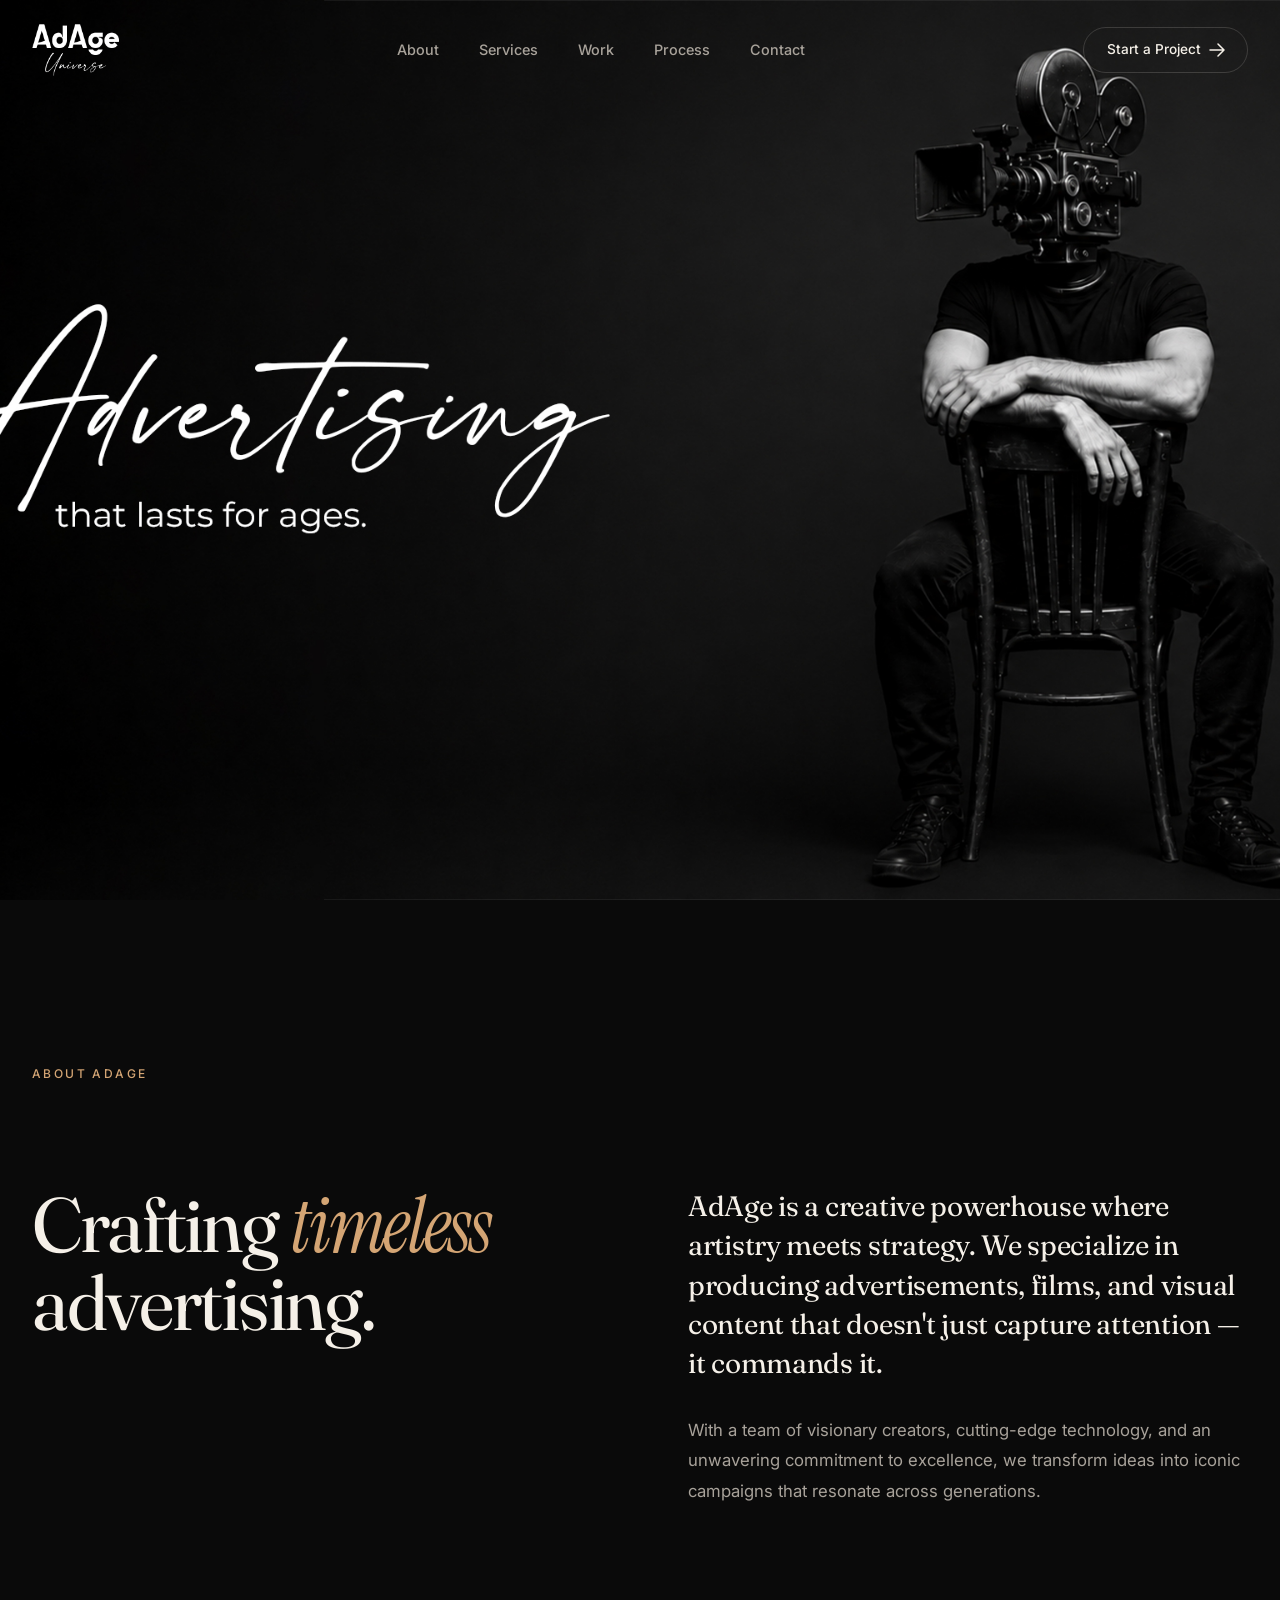
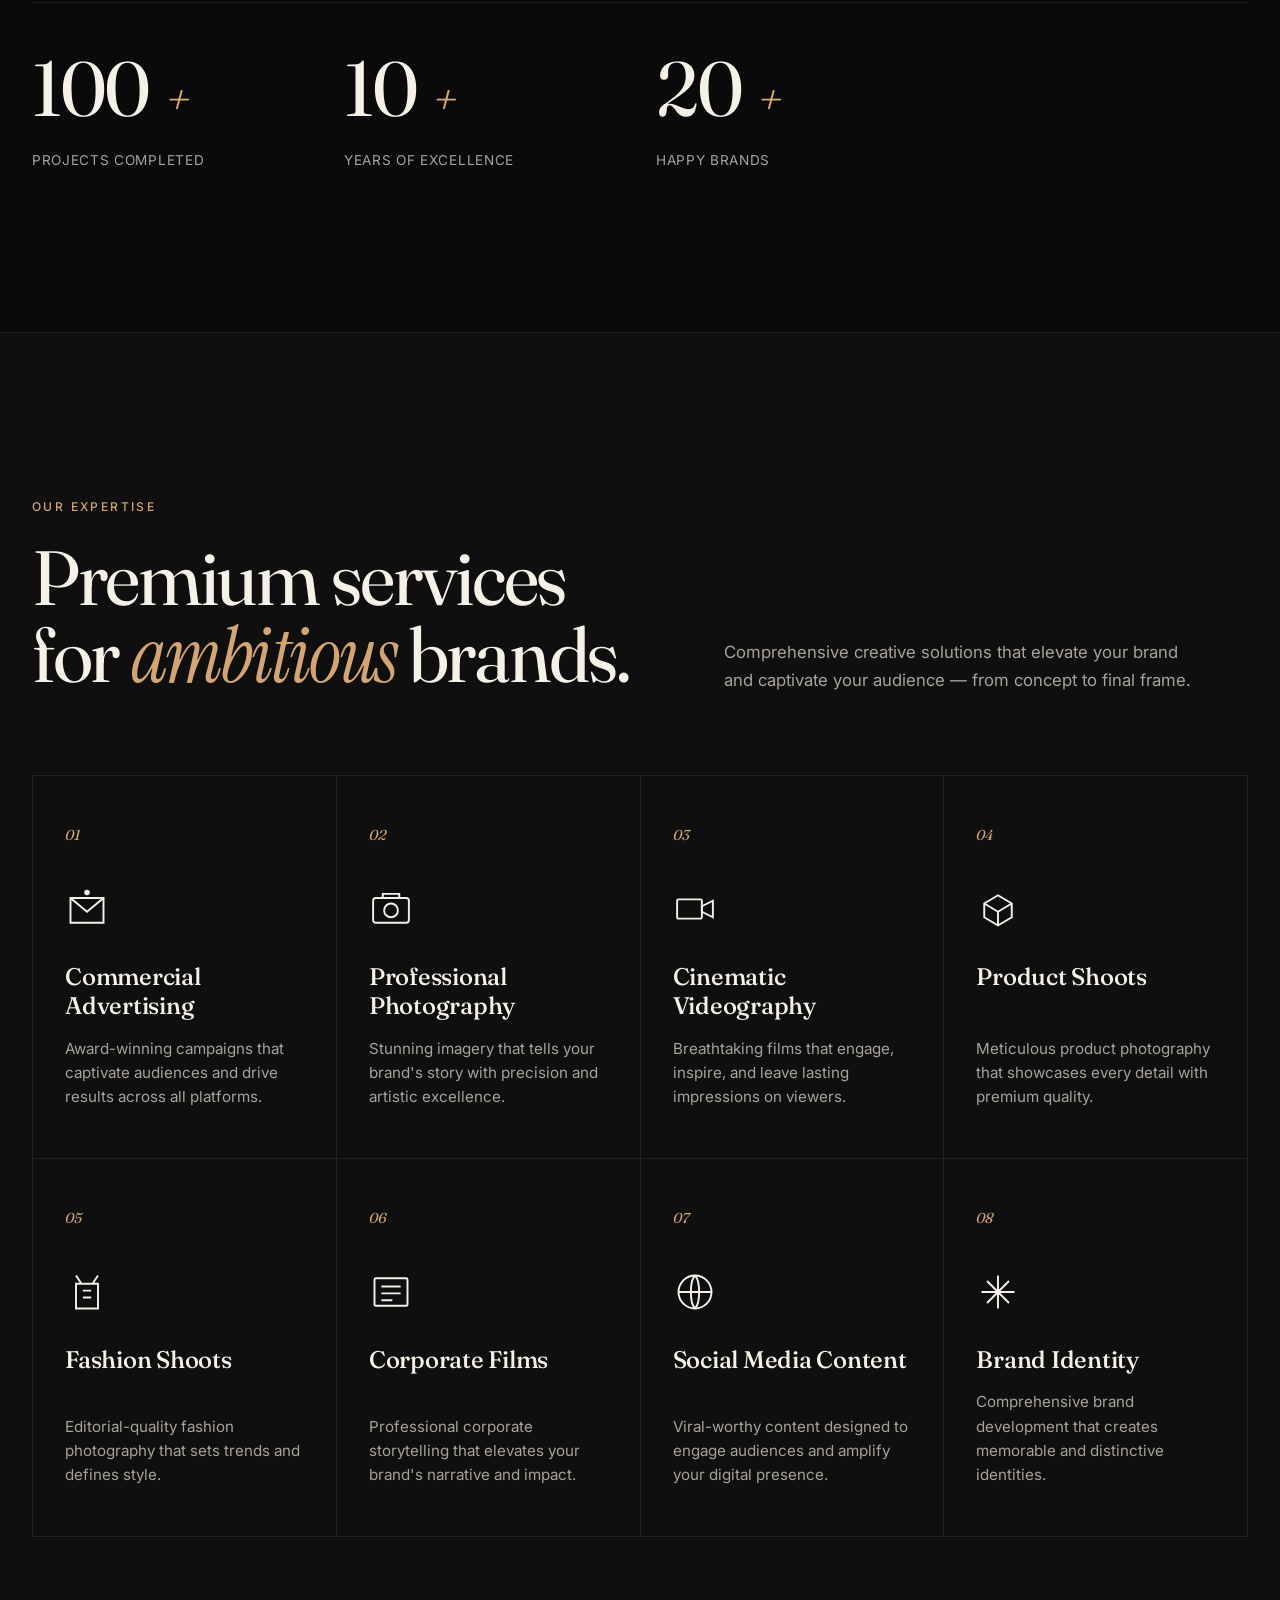
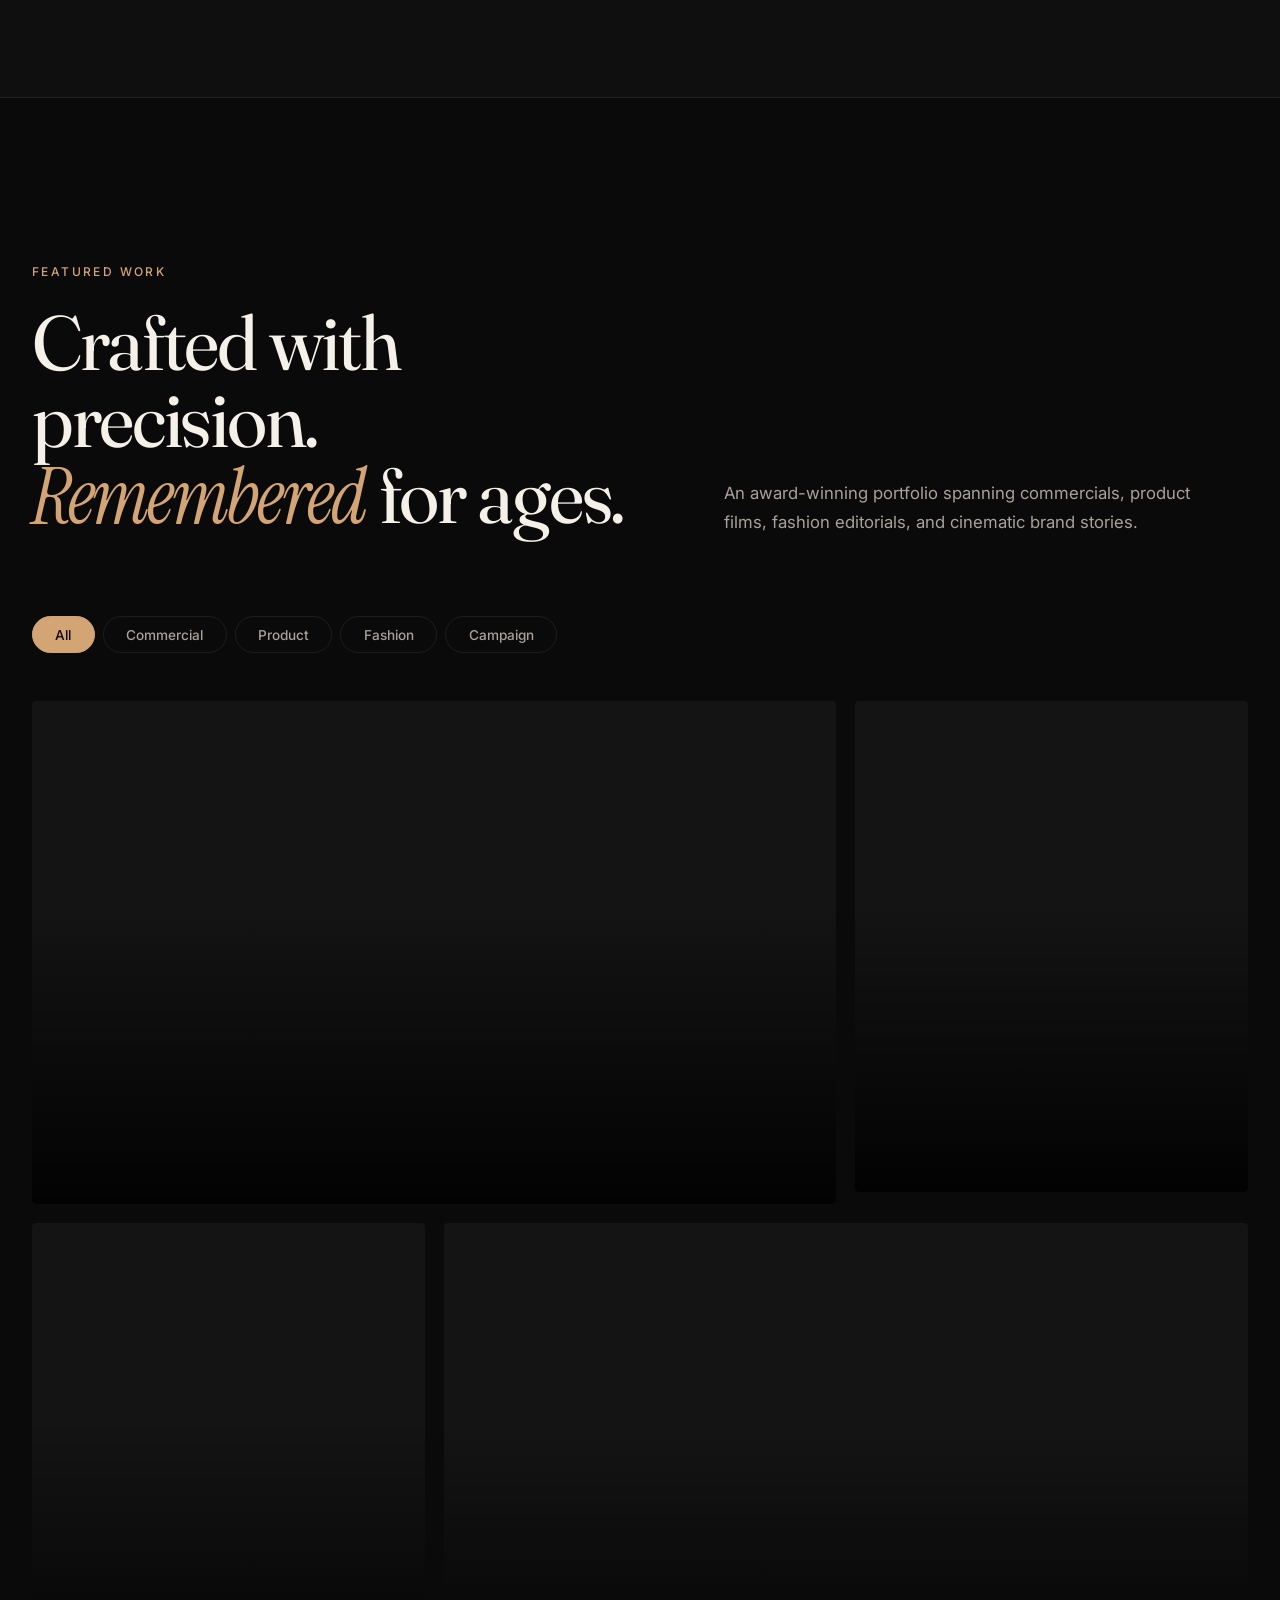
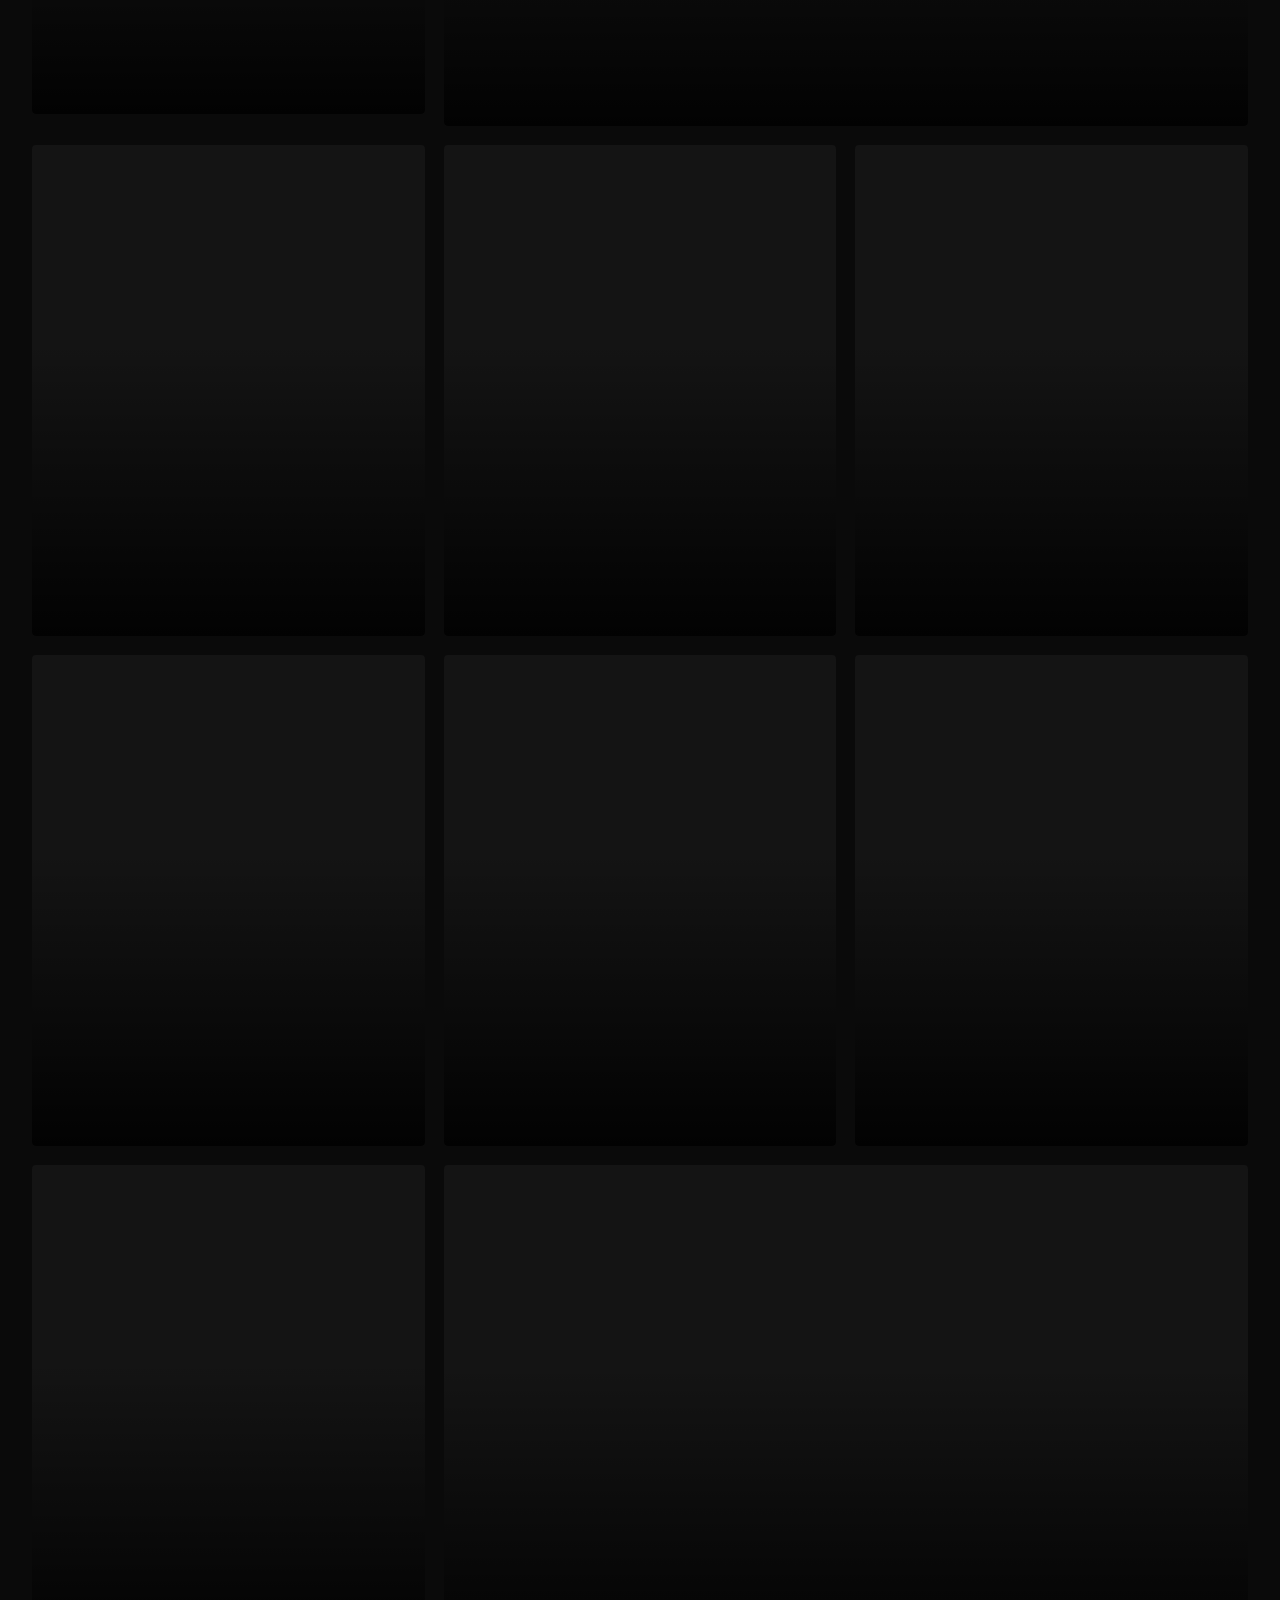
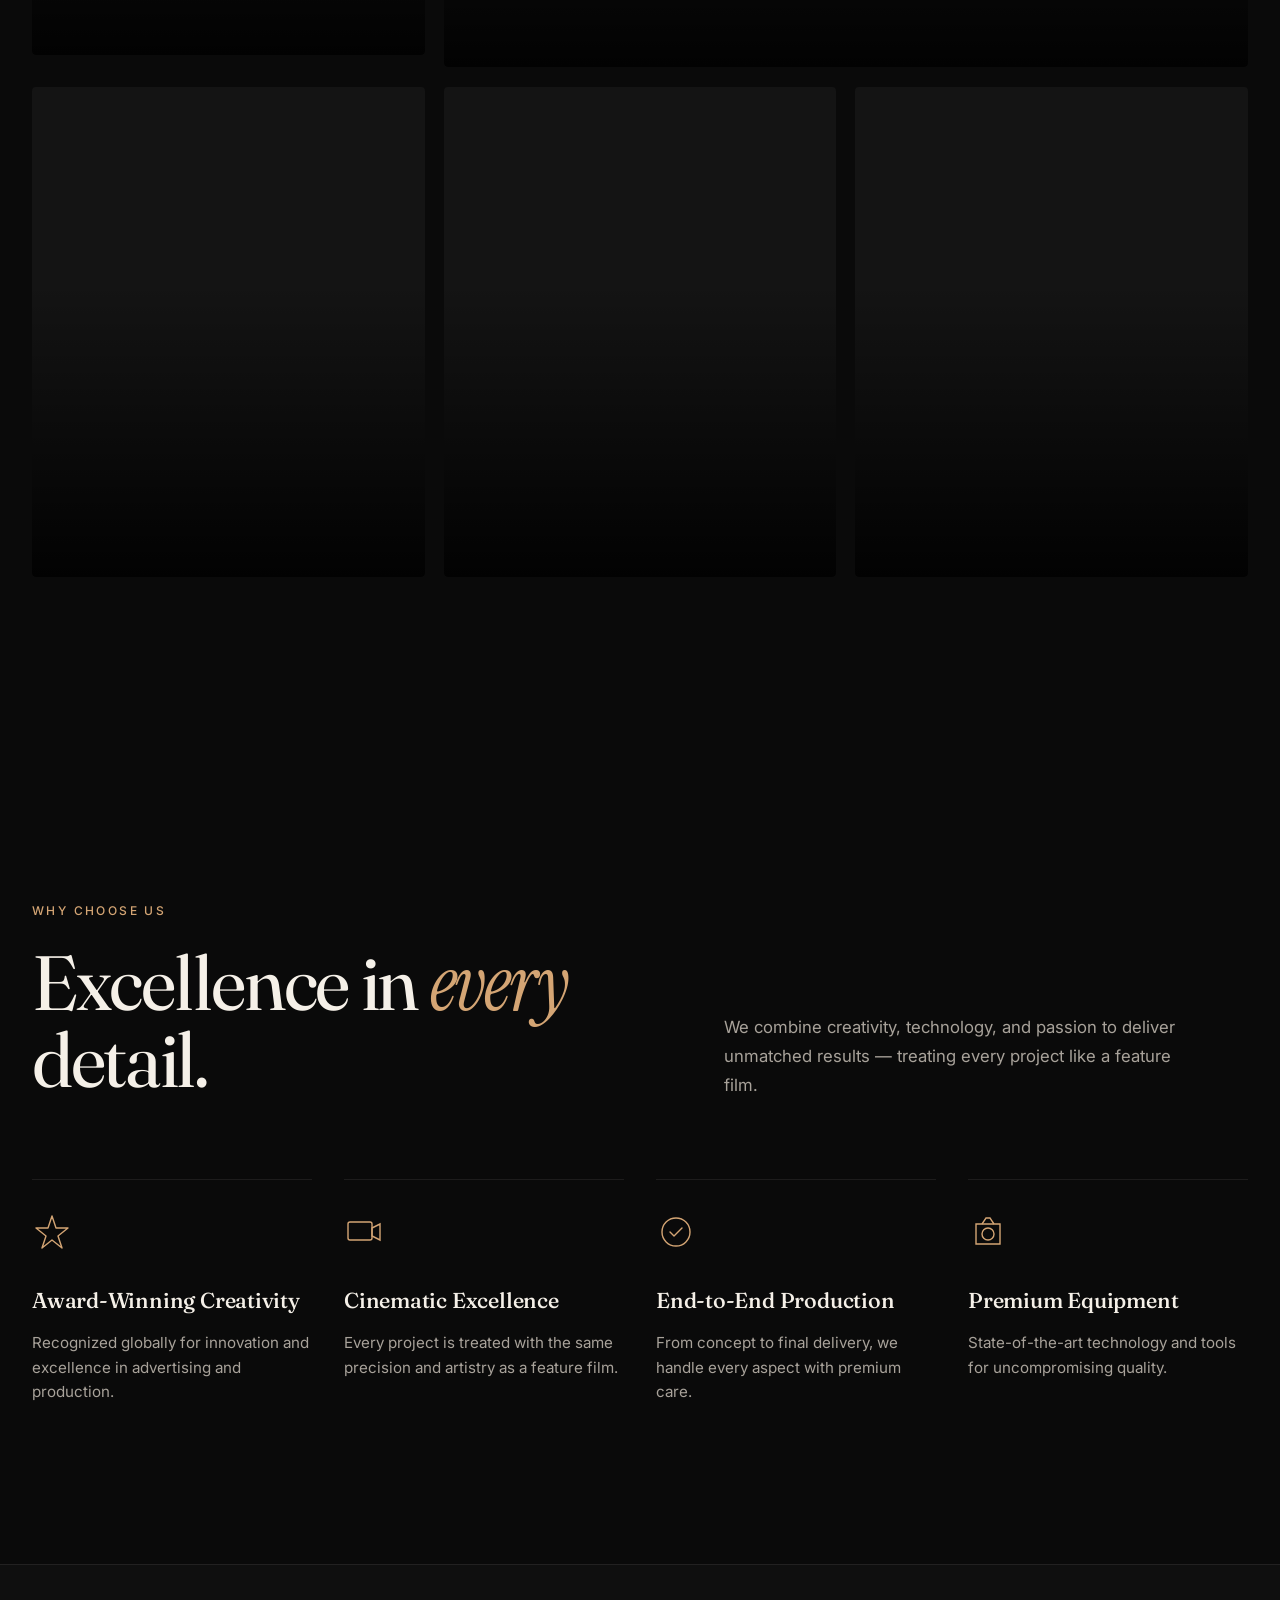
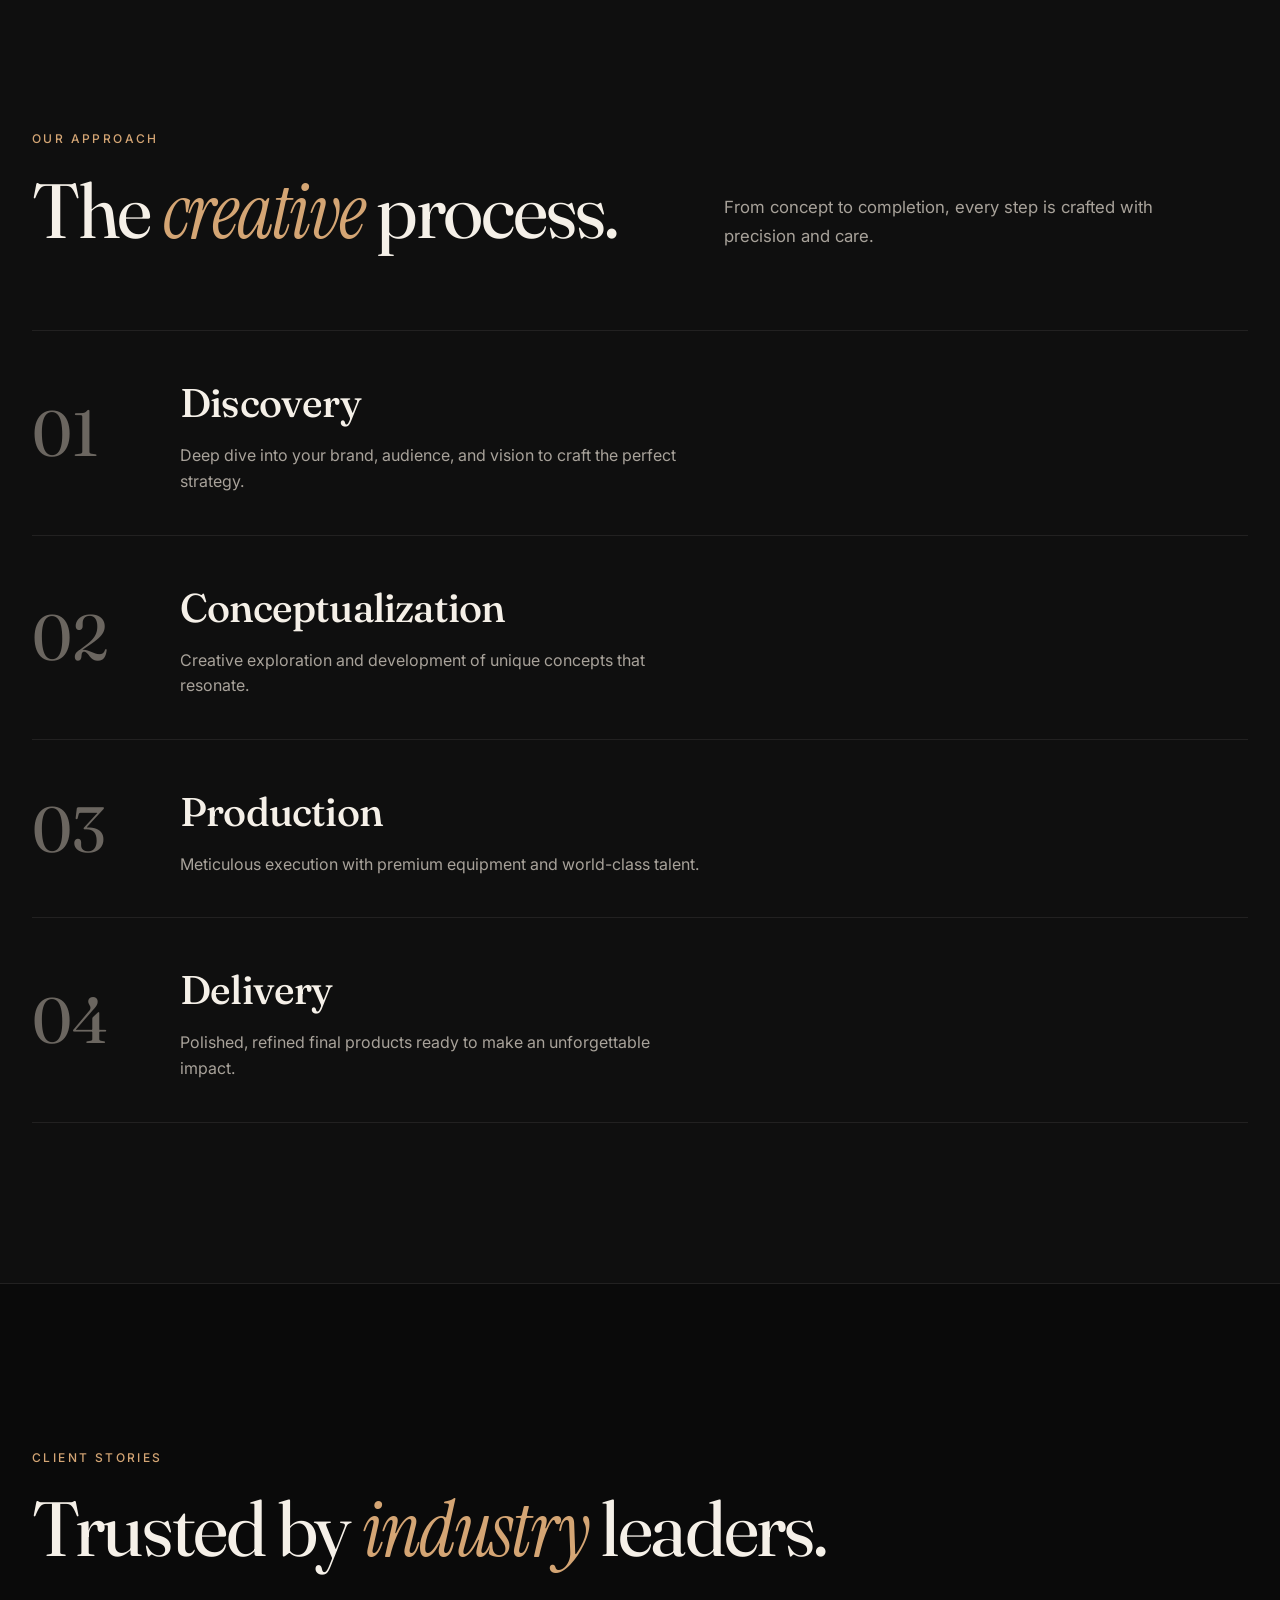
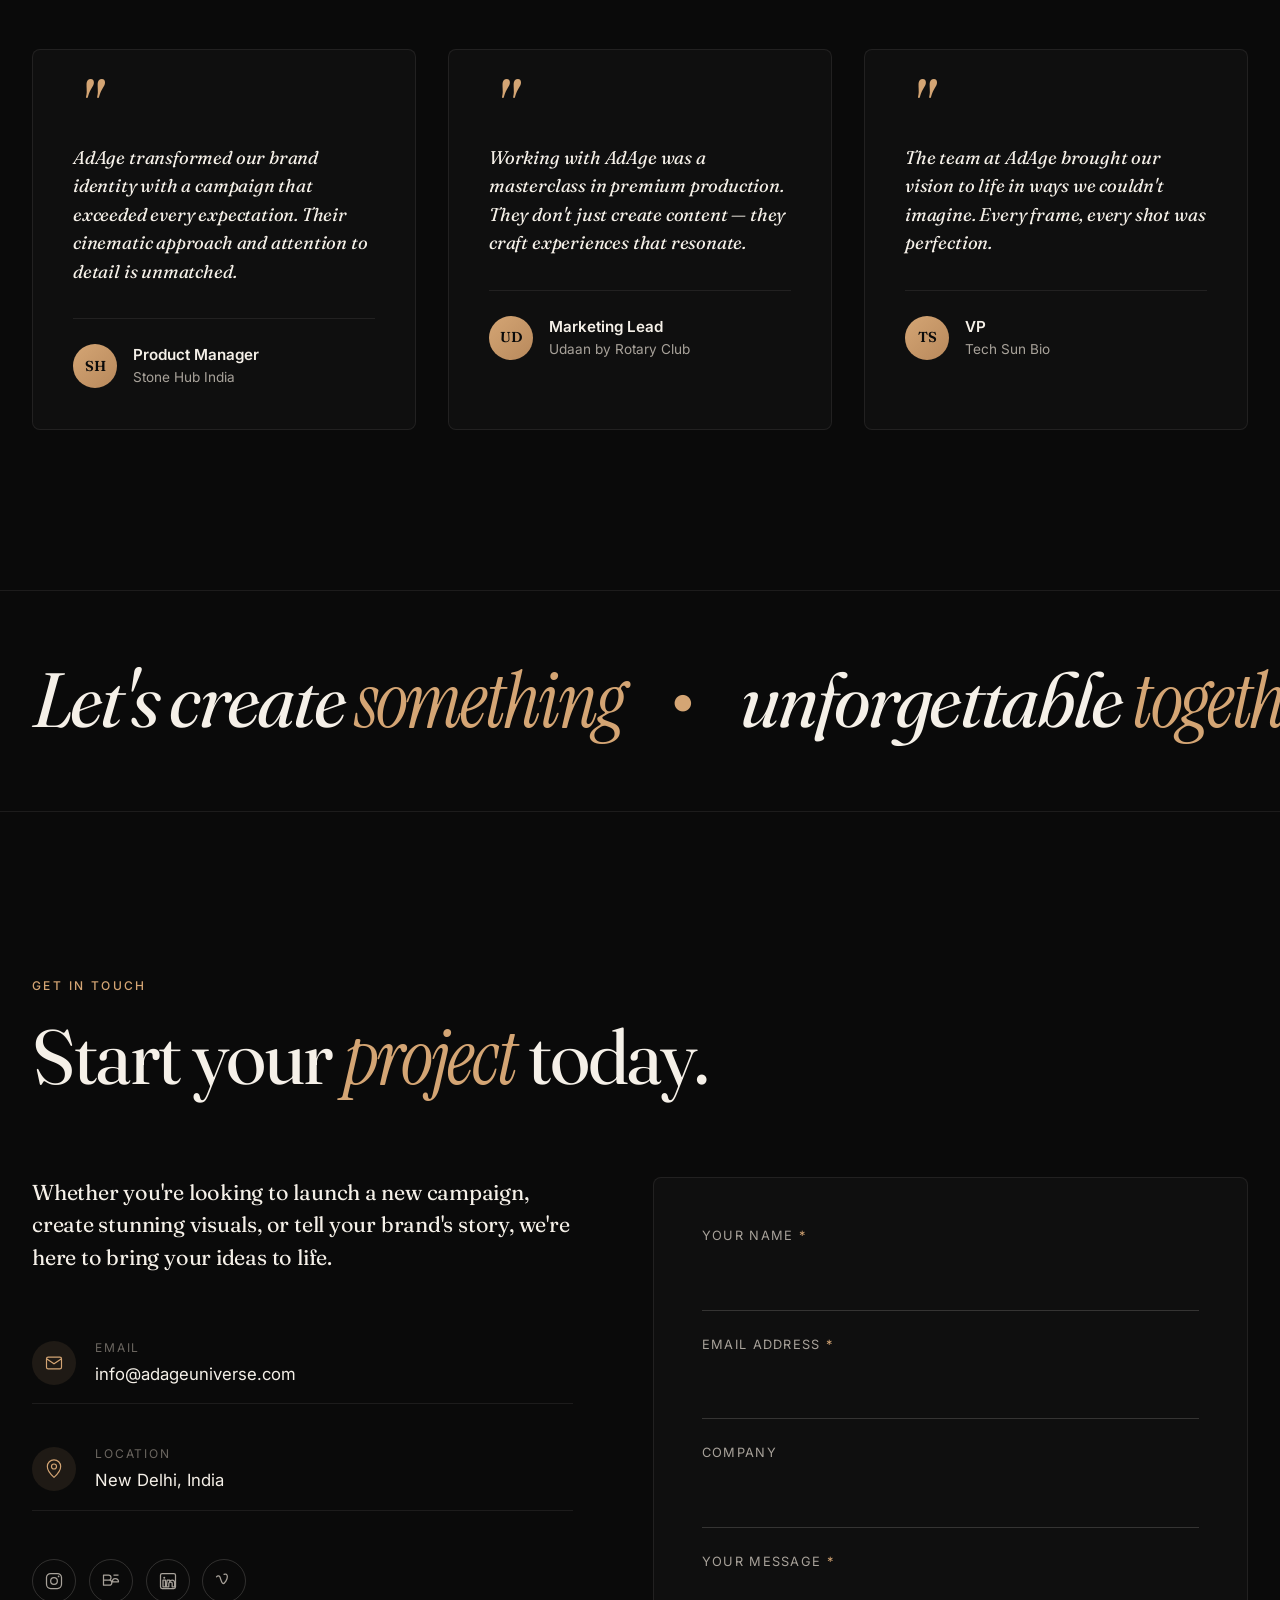
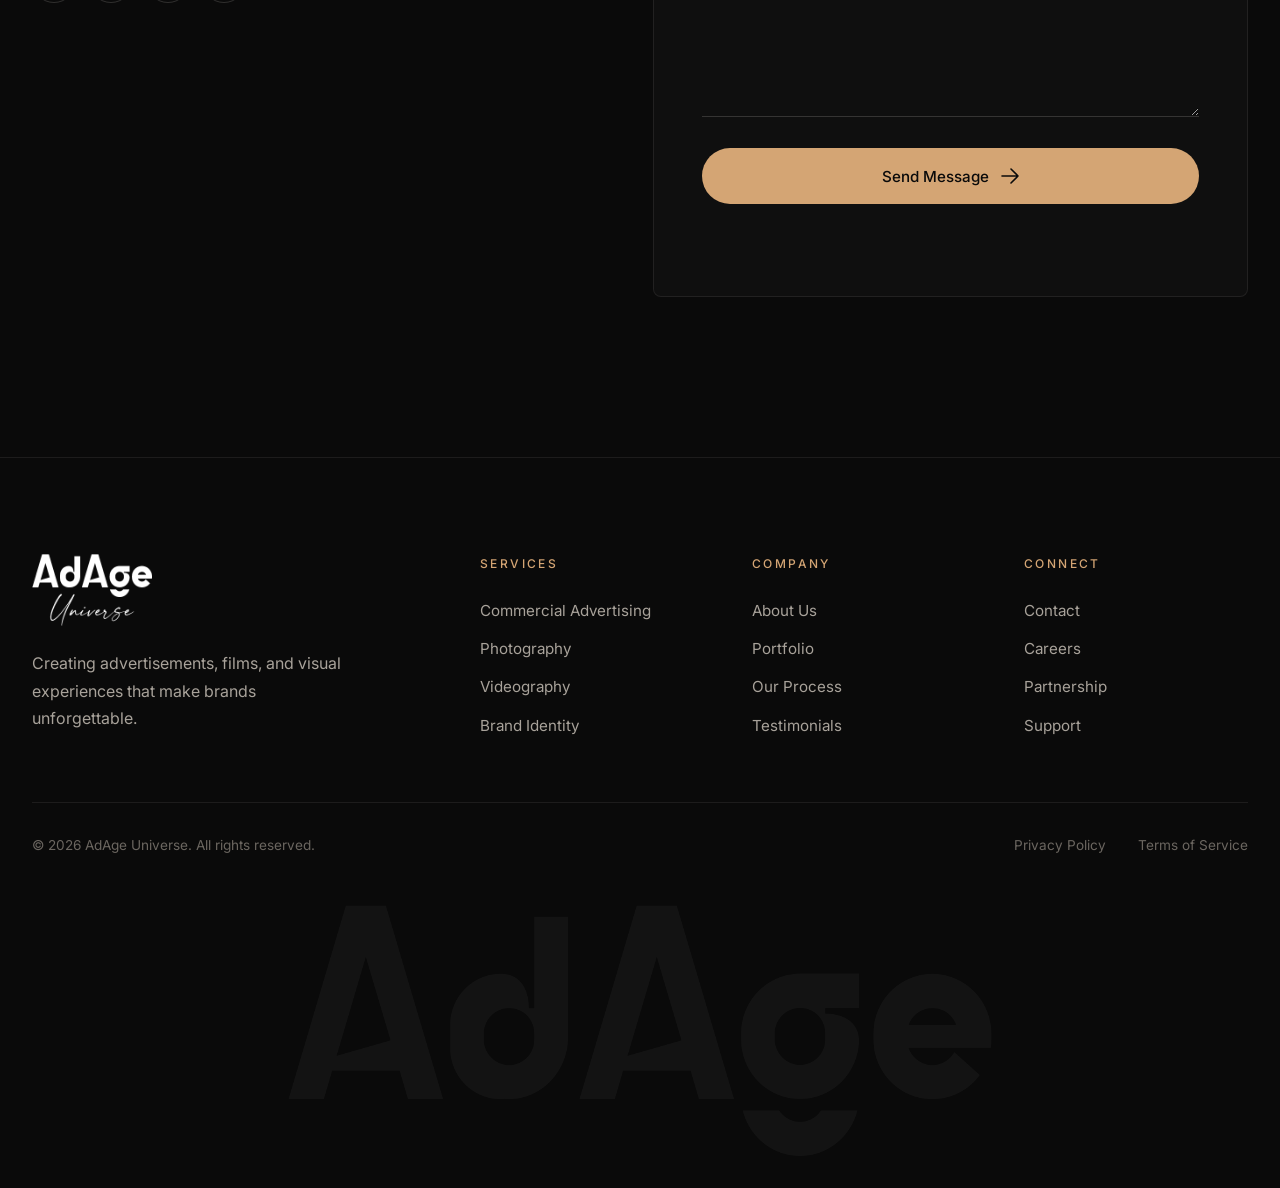
==== commit e630d55e: "chnages" ====
--- a/index.html
+++ b/index.html
@@ -11,10 +11,6 @@
 <link rel="stylesheet" href="styles.css" />
 </head>
 <body>
-
-<!-- Custom Cursor -->
-<div class="cursor" id="cursor"></div>
-<div class="cursor-follower" id="cursorFollower"></div>
 
 <!-- Loader -->
 <div class="loader" id="loader">
@@ -60,55 +56,7 @@
 
 <!-- HERO -->
 <section class="hero" id="home">
-  <div class="hero-bg">
-    <div class="grain"></div>
-    <div class="hero-orb hero-orb-1"></div>
-    <div class="hero-orb hero-orb-2"></div>
-  </div>
-
-  <div class="hero-marquee">
-    <div class="marquee-track">
-      <span>Cinematic Films</span><span>•</span>
-      <span>Commercial Advertising</span><span>•</span>
-      <span>Fashion Editorials</span><span>•</span>
-      <span>Product Storytelling</span><span>•</span>
-      <span>Brand Identity</span><span>•</span>
-      <span>Cinematic Films</span><span>•</span>
-      <span>Commercial Advertising</span><span>•</span>
-      <span>Fashion Editorials</span><span>•</span>
-      <span>Product Storytelling</span><span>•</span>
-      <span>Brand Identity</span><span>•</span>
-    </div>
-  </div>
-
-  <div class="container hero-content">
-    <div class="hero-eyebrow reveal">
-      <span class="dot"></span>
-      <span>Est. 2015 · A Creative Studio</span>
-    </div>
-
-    <h1 class="hero-title">
-      <span class="line reveal-line"><span>Advertising</span></span>
-      <span class="line reveal-line"><span>That Lasts</span></span>
-      <span class="line reveal-line"><span>for <em>Ages.</em></span></span>
-    </h1>
-
-    <div class="hero-bottom">
-      <p class="hero-desc reveal">
-        We craft advertisements, films, and visual experiences that don't just capture attention — they command it. Designed to be remembered for ages.
-      </p>
-      <div class="hero-actions reveal">
-        <a href="#work" class="btn btn-primary">
-          <span>View Our Work</span>
-          <svg width="18" height="18" viewBox="0 0 18 18" fill="none"><path d="M1 9h16M10 2l7 7-7 7" stroke="currentColor" stroke-width="1.6" stroke-linecap="round" stroke-linejoin="round"/></svg>
-        </a>
-        <a href="#contact" class="btn btn-ghost">
-          <span>Get in Touch</span>
-        </a>
-      </div>
-    </div>
-  </div>
-
+  <img src="web-banner.jpg.jpeg" alt="AdAge Creative Studio" class="hero-banner-img" />
 </section>
 
 <!-- ABOUT -->
@@ -146,12 +94,7 @@
         <div class="stat-label">Years of Excellence</div>
       </div>
       <div class="stat reveal">
-        <div class="stat-num" data-count="45">0</div>
-        <div class="stat-plus">+</div>
-        <div class="stat-label">Awards Won</div>
-      </div>
-      <div class="stat reveal">
-        <div class="stat-num" data-count="80">0</div>
+        <div class="stat-num" data-count="20">0</div>
         <div class="stat-plus">+</div>
         <div class="stat-label">Happy Brands</div>
       </div>
@@ -613,15 +556,6 @@
           </li>
           <li class="reveal">
             <div class="ci-icon">
-              <svg viewBox="0 0 24 24" fill="none"><path d="M5 4h4l2 5-2.5 1.5a11 11 0 005 5L15 13l5 2v4a2 2 0 01-2 2A16 16 0 013 6a2 2 0 012-2" stroke="currentColor" stroke-width="1.4" stroke-linejoin="round"/></svg>
-            </div>
-            <div>
-              <span class="ci-label">Phone</span>
-              <a href="tel:+919785014492">+91 97850 14492</a>
-            </div>
-          </li>
-          <li class="reveal">
-            <div class="ci-icon">
               <svg viewBox="0 0 24 24" fill="none"><path d="M12 22s-8-7-8-13a8 8 0 0116 0c0 6-8 13-8 13z" stroke="currentColor" stroke-width="1.4"/><circle cx="12" cy="9" r="3" stroke="currentColor" stroke-width="1.4"/></svg>
             </div>
             <div>
@@ -642,19 +576,19 @@
       <form class="contact-form reveal" id="contactForm" action="https://formsubmit.co/info@adageuniverse.com" method="post" novalidate>
         <div class="field">
           <label>Your Name <span>*</span></label>
-          <input type="text" name="name" required placeholder="John Doe" autocomplete="name" />
+          <input type="text" name="name" required autocomplete="name" />
         </div>
         <div class="field">
           <label>Email Address <span>*</span></label>
-          <input type="email" name="email" required placeholder="john@company.com" autocomplete="email" />
+          <input type="email" name="email" required autocomplete="email" />
         </div>
         <div class="field">
           <label>Company</label>
-          <input type="text" name="company" placeholder="Your company (optional)" autocomplete="organization" />
+          <input type="text" name="company" autocomplete="organization" />
         </div>
         <div class="field">
           <label>Your Message <span>*</span></label>
-          <textarea name="message" rows="5" required placeholder="Tell us about your vision..."></textarea>
+          <textarea name="message" rows="5" required></textarea>
         </div>
         <!-- Spam trap — hidden from real visitors -->
         <input type="text" name="_honey" class="hp-field" tabindex="-1" autocomplete="off" aria-hidden="true" />
@@ -714,7 +648,7 @@
     </div>
 
     <div class="footer-bottom">
-      <span>© 2026 AdAge. All rights reserved.</span>
+      <span>© 2026 AdAge Universe. All rights reserved.</span>
       <div class="footer-links">
         <a href="#">Privacy Policy</a>
         <a href="#">Terms of Service</a>
--- a/styles.css
+++ b/styles.css
@@ -33,7 +33,7 @@
   -webkit-font-smoothing: antialiased;
   -moz-osx-font-smoothing: grayscale;
   overflow-x: hidden;
-  cursor: none;
+  cursor: auto;
 }
 
 @media (max-width: 900px) {
@@ -53,30 +53,8 @@
    ========================================================== */
 .cursor,
 .cursor-follower {
-  position: fixed;
-  pointer-events: none;
-  z-index: 9999;
-  border-radius: 50%;
-  transform: translate(-50%, -50%);
-  will-change: transform;
-}
-
-.cursor {
-  width: 6px;
-  height: 6px;
-  background: var(--accent);
-  transition: width 0.2s, height 0.2s, background 0.2s;
-}
-
-.cursor-follower {
-  width: 32px;
-  height: 32px;
-  border: 1px solid rgba(212, 165, 116, 0.5);
-  transition: width 0.3s var(--ease), height 0.3s var(--ease), background 0.3s;
-}
-
-.cursor.grow { width: 12px; height: 12px; }
-.cursor-follower.grow { width: 60px; height: 60px; background: rgba(212, 165, 116, 0.1); }
+  display: none;
+}
 
 @media (max-width: 900px) {
   .cursor, .cursor-follower { display: none; }
@@ -149,12 +127,12 @@
   right: 0;
   z-index: 100;
   padding: 1.5rem 0;
-  transition: all 0.4s var(--ease);
+  transition: padding 0.4s var(--ease), background-color 0.4s var(--ease), border-color 0.4s var(--ease);
 }
 
 .nav.scrolled {
   padding: 1rem 0;
-  background: rgba(10, 10, 10, 0.85);
+  background: transparent;
   backdrop-filter: blur(24px);
   -webkit-backdrop-filter: blur(24px);
   border-bottom: 1px solid var(--border);
@@ -470,12 +448,8 @@
    HERO
    ========================================================== */
 .hero {
-  min-height: 100vh;
+  height: 100vh;
   position: relative;
-  display: flex;
-  flex-direction: column;
-  justify-content: flex-end;
-  padding: 8rem 0 6rem;
   overflow: hidden;
 }
 
@@ -635,6 +609,14 @@
   flex-wrap: wrap;
 }
 
+.hero-banner-img {
+  width: 100%;
+  height: 100vh;
+  object-fit: cover;
+  display: block;
+}
+
+
 @media (max-width: 900px) {
   .hero-actions { justify-content: flex-start; }
 }
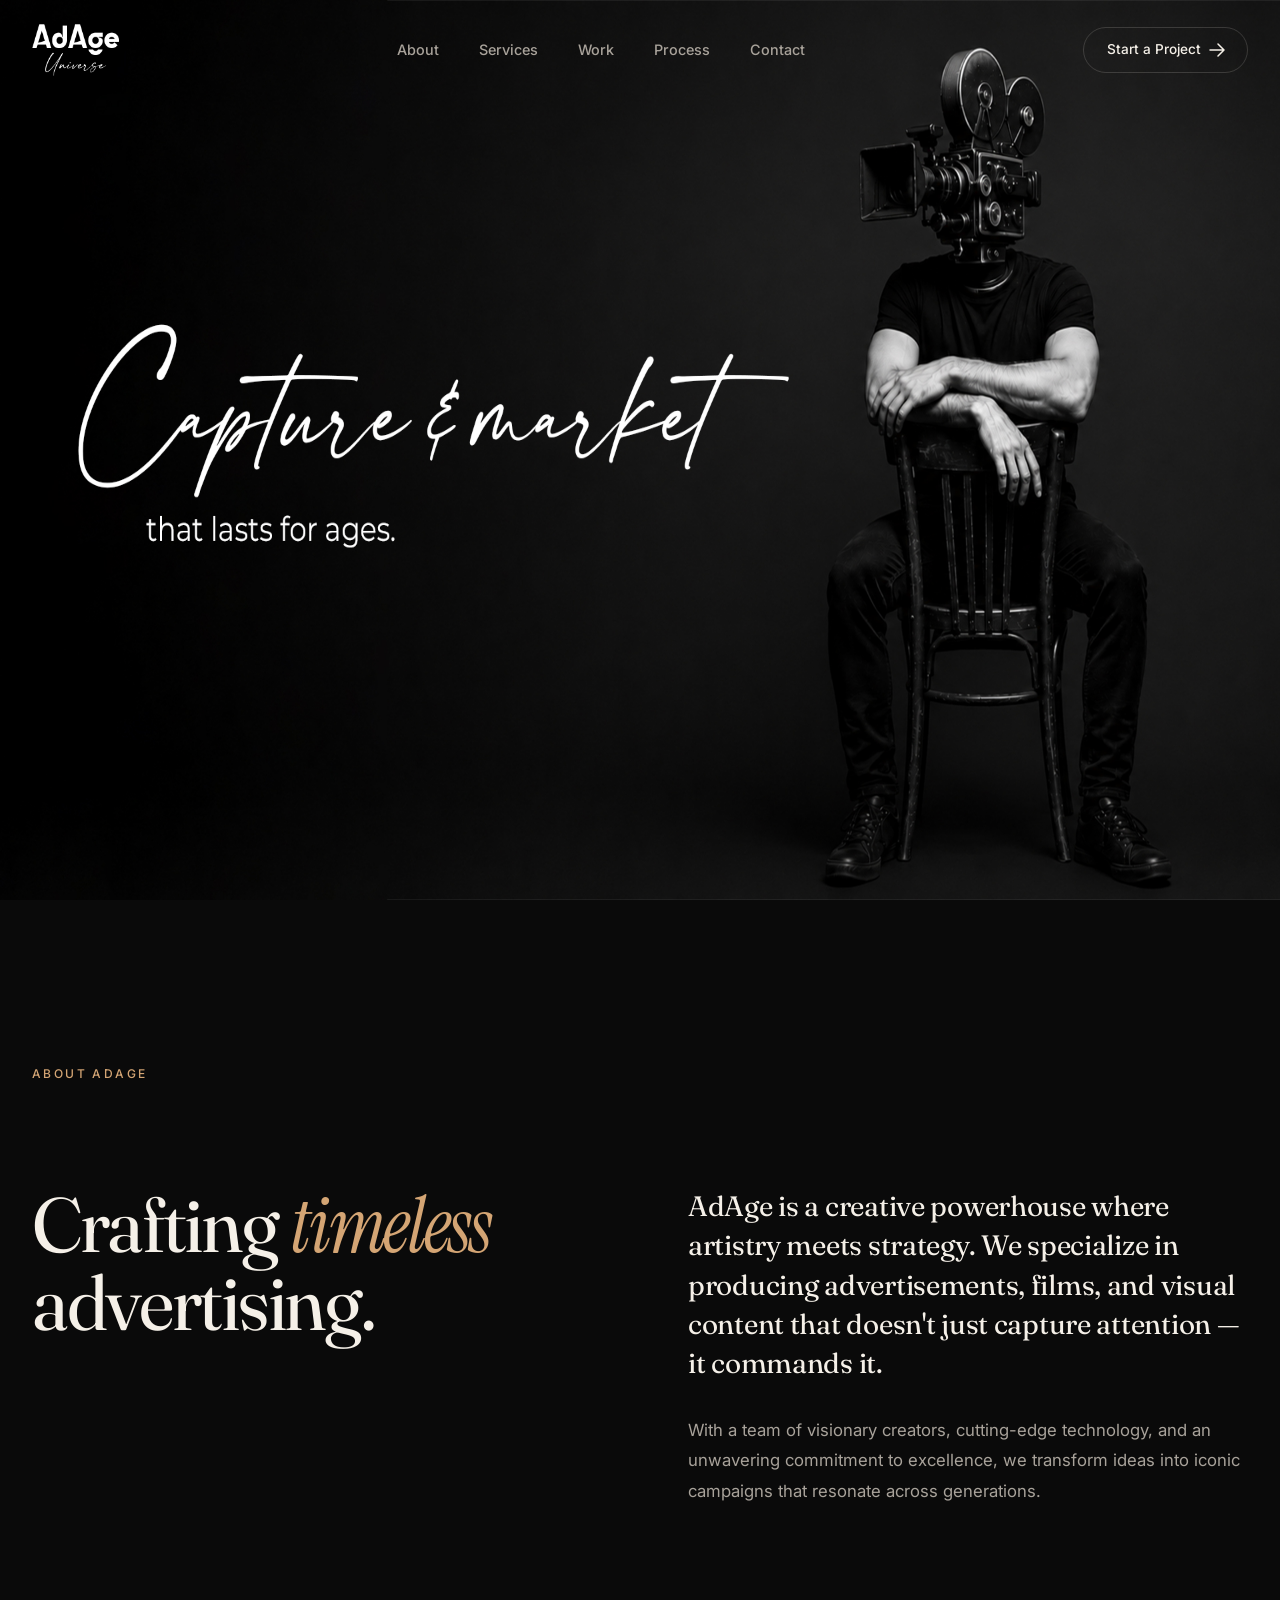
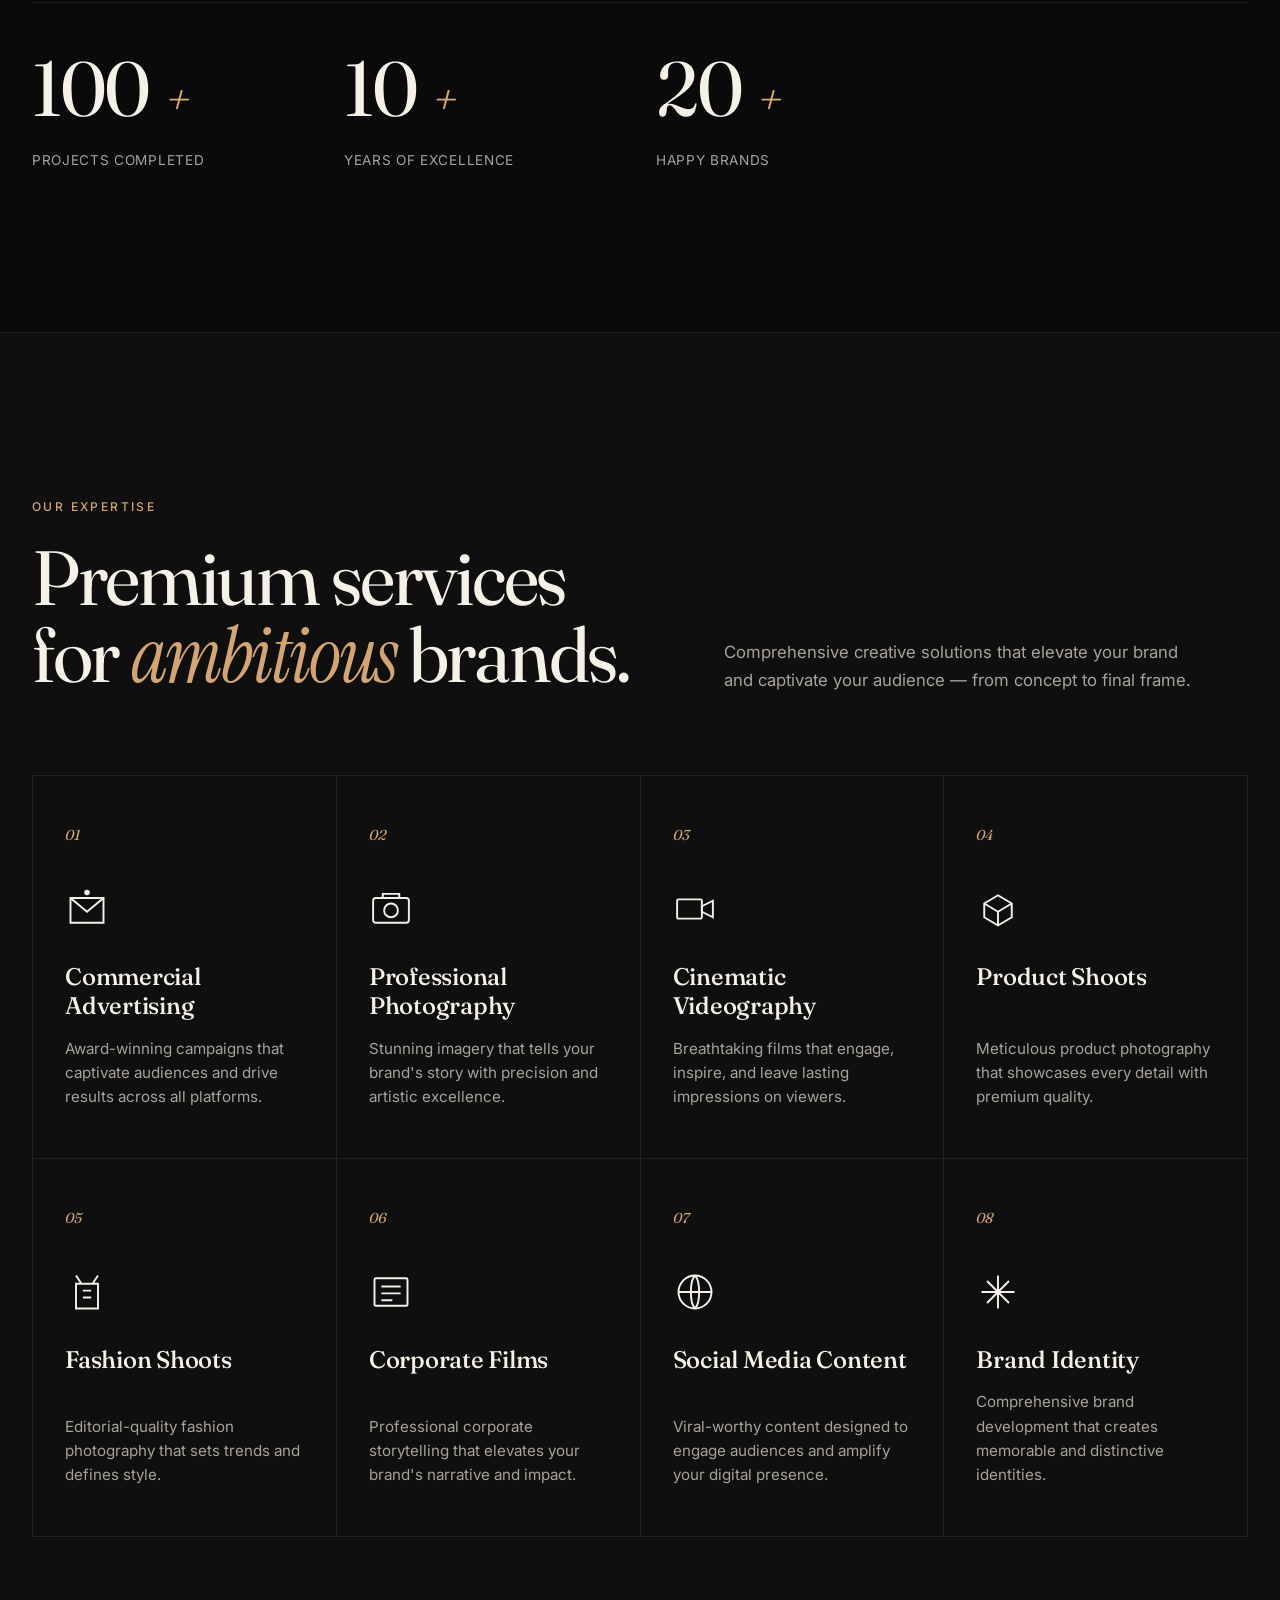
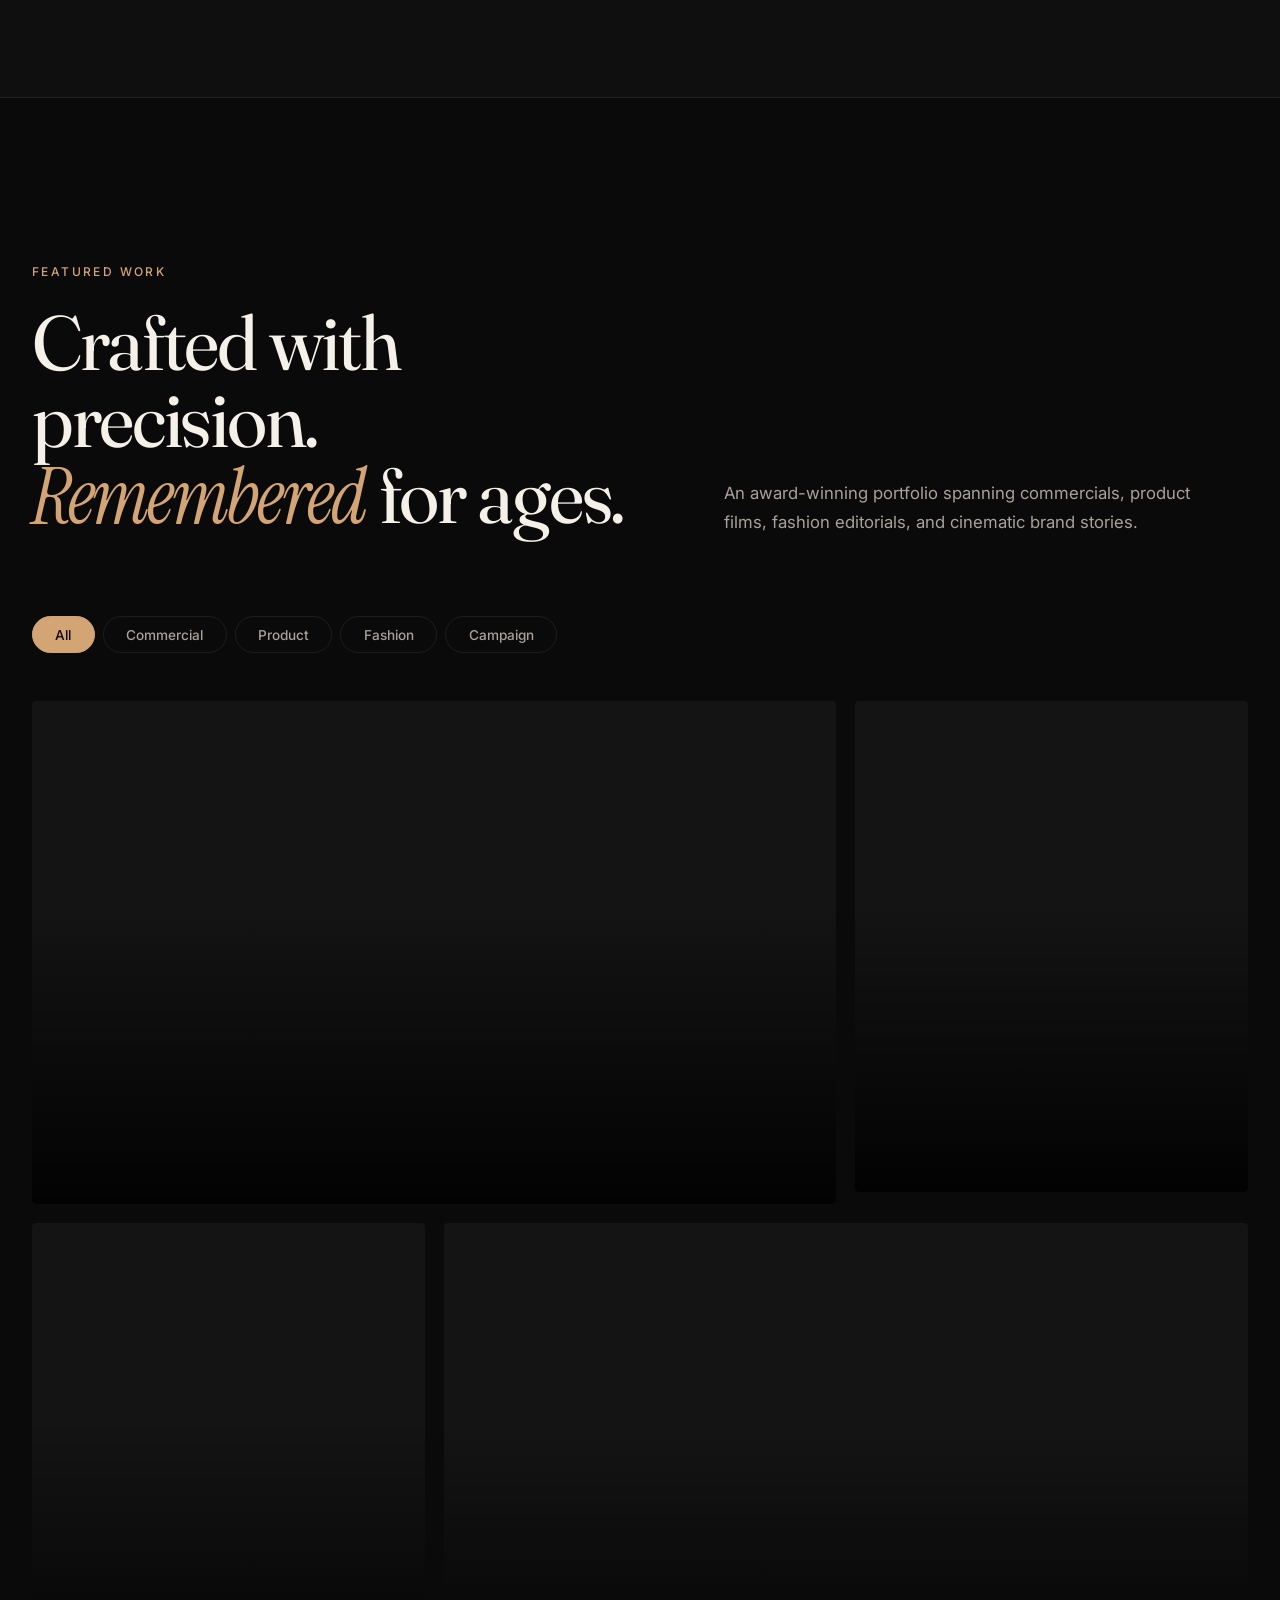
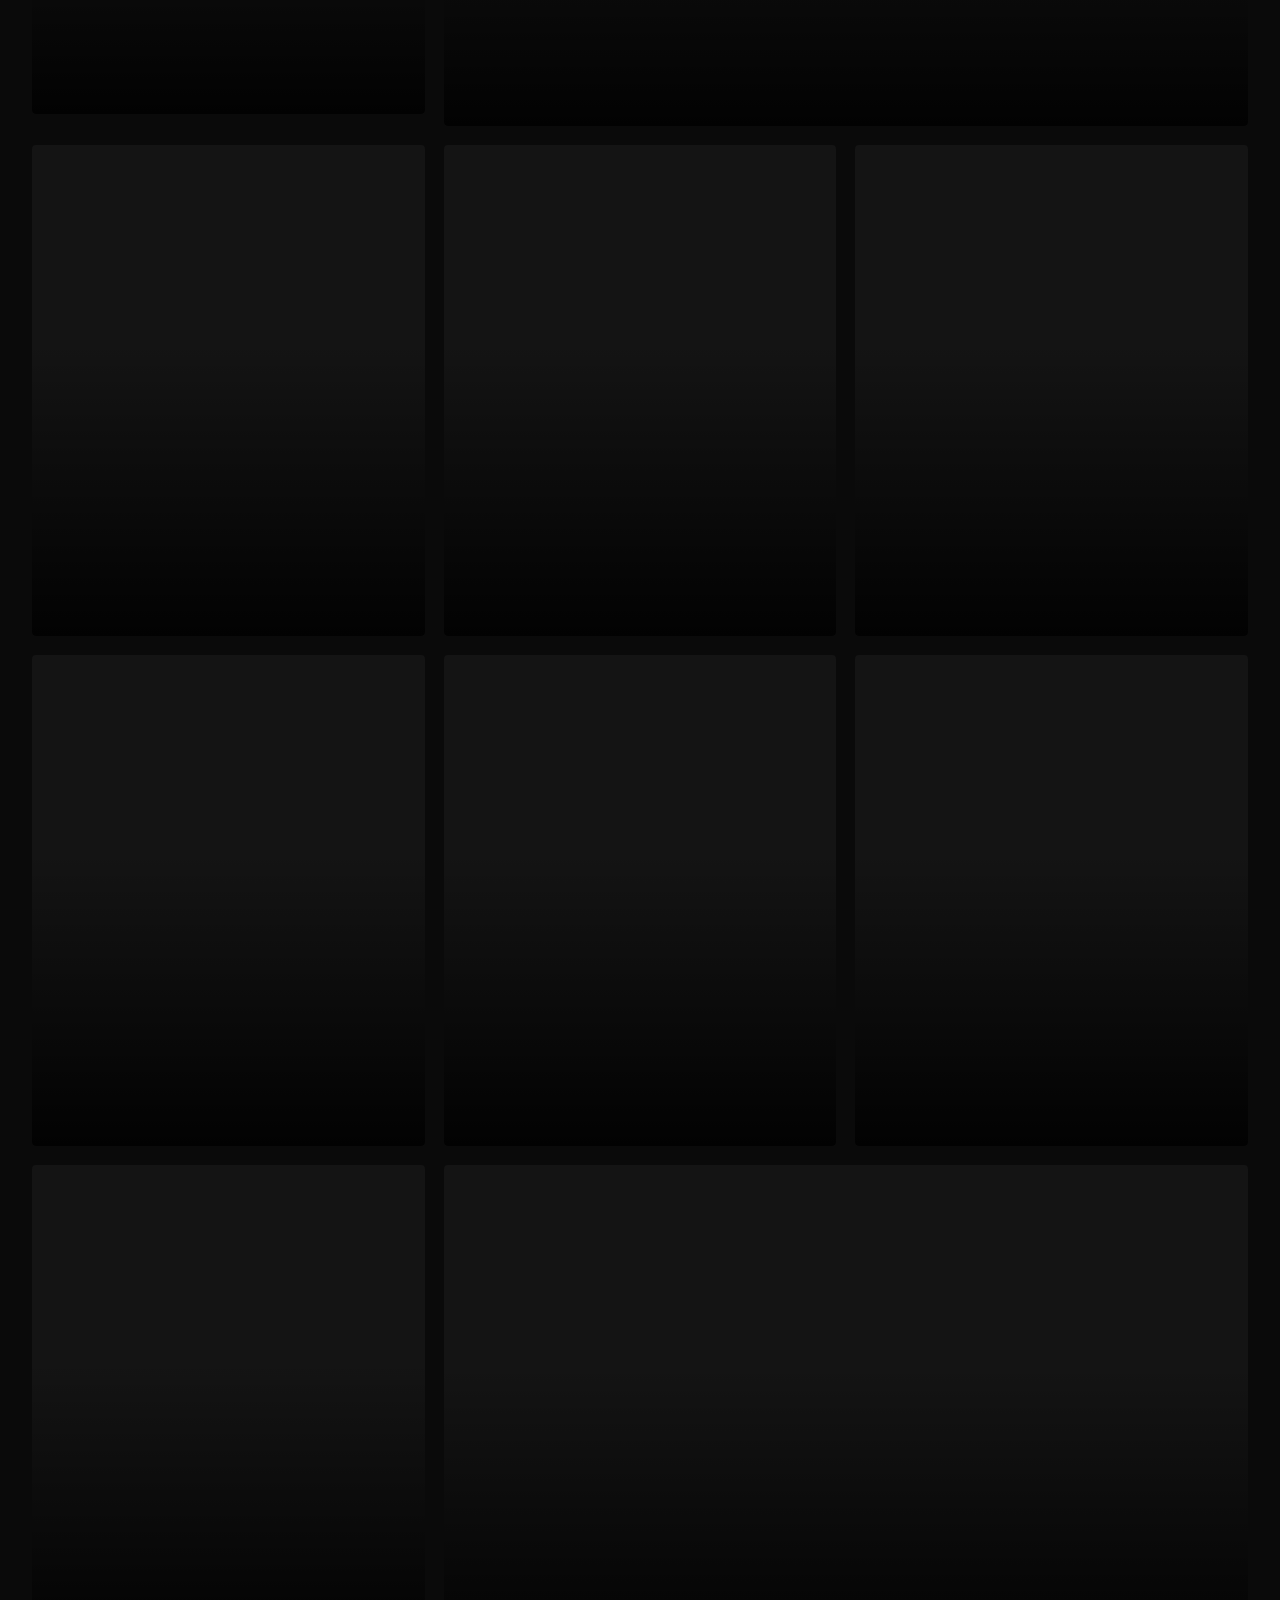
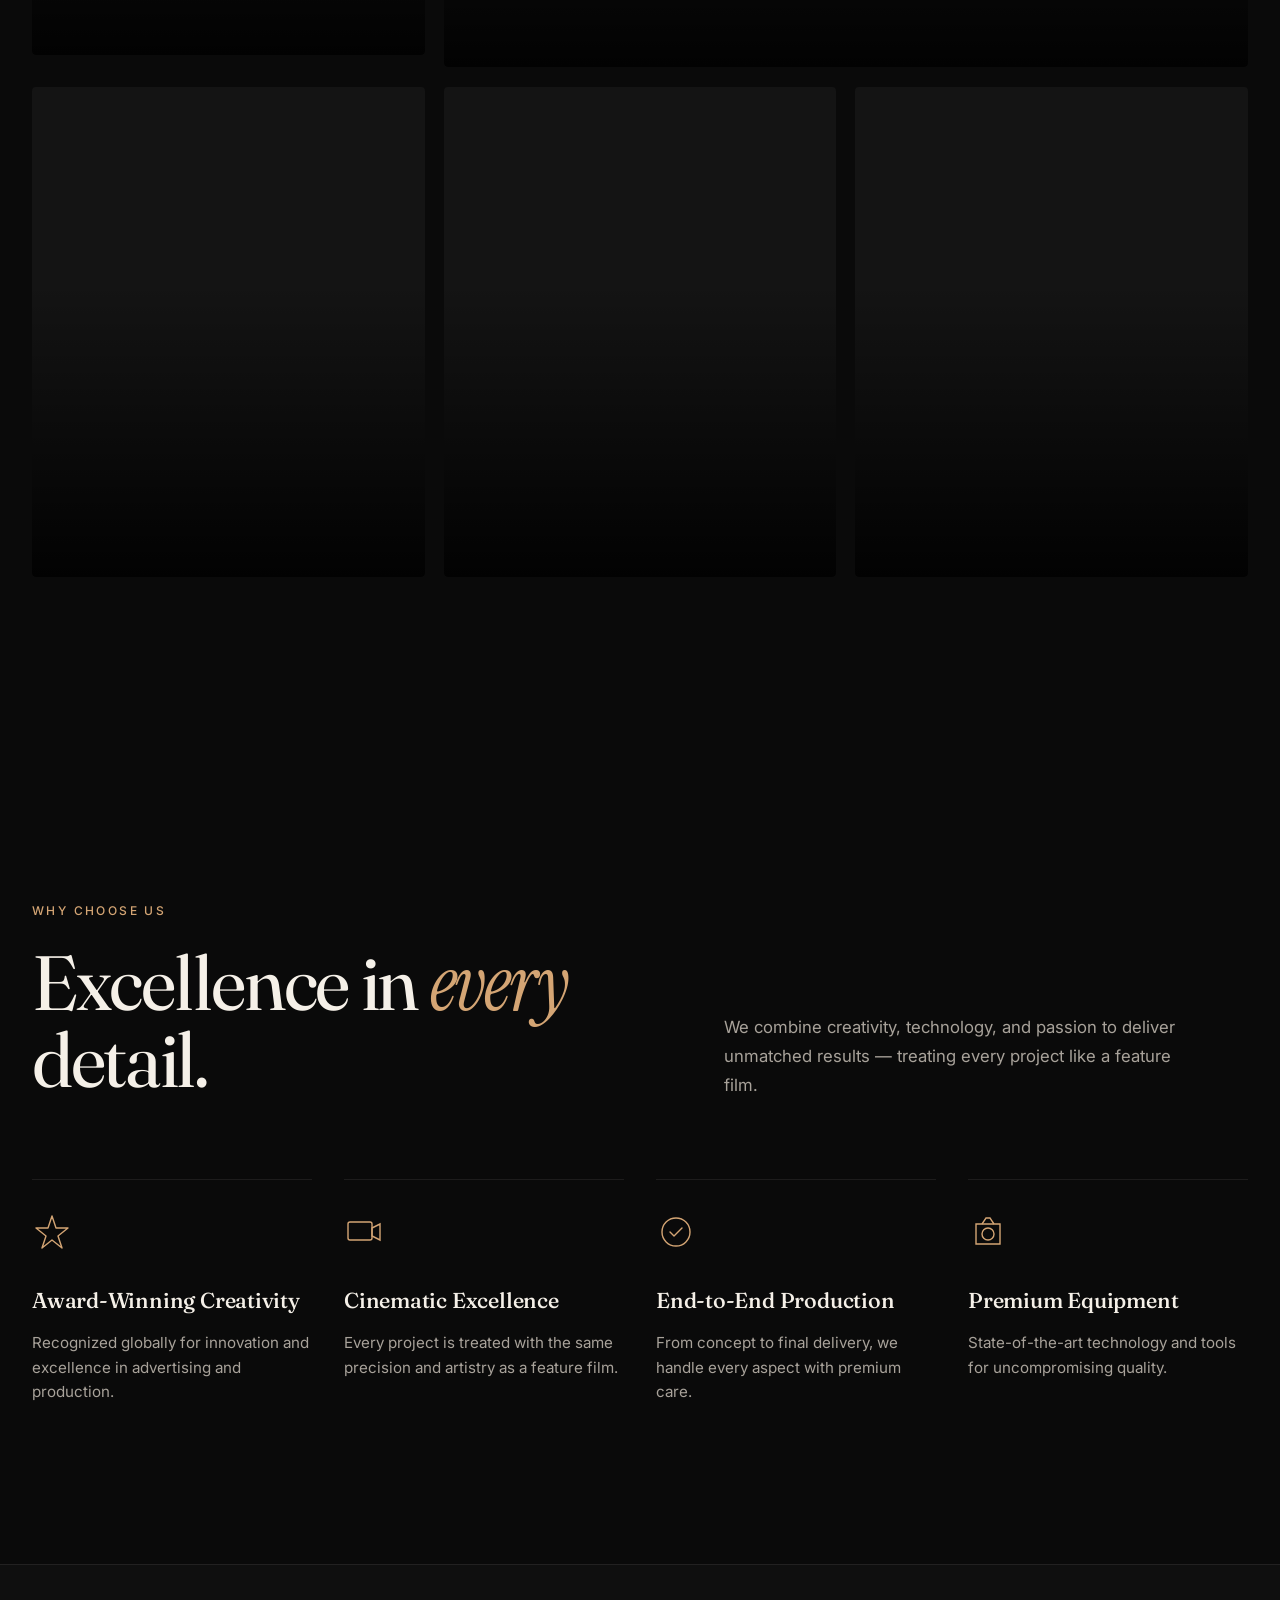
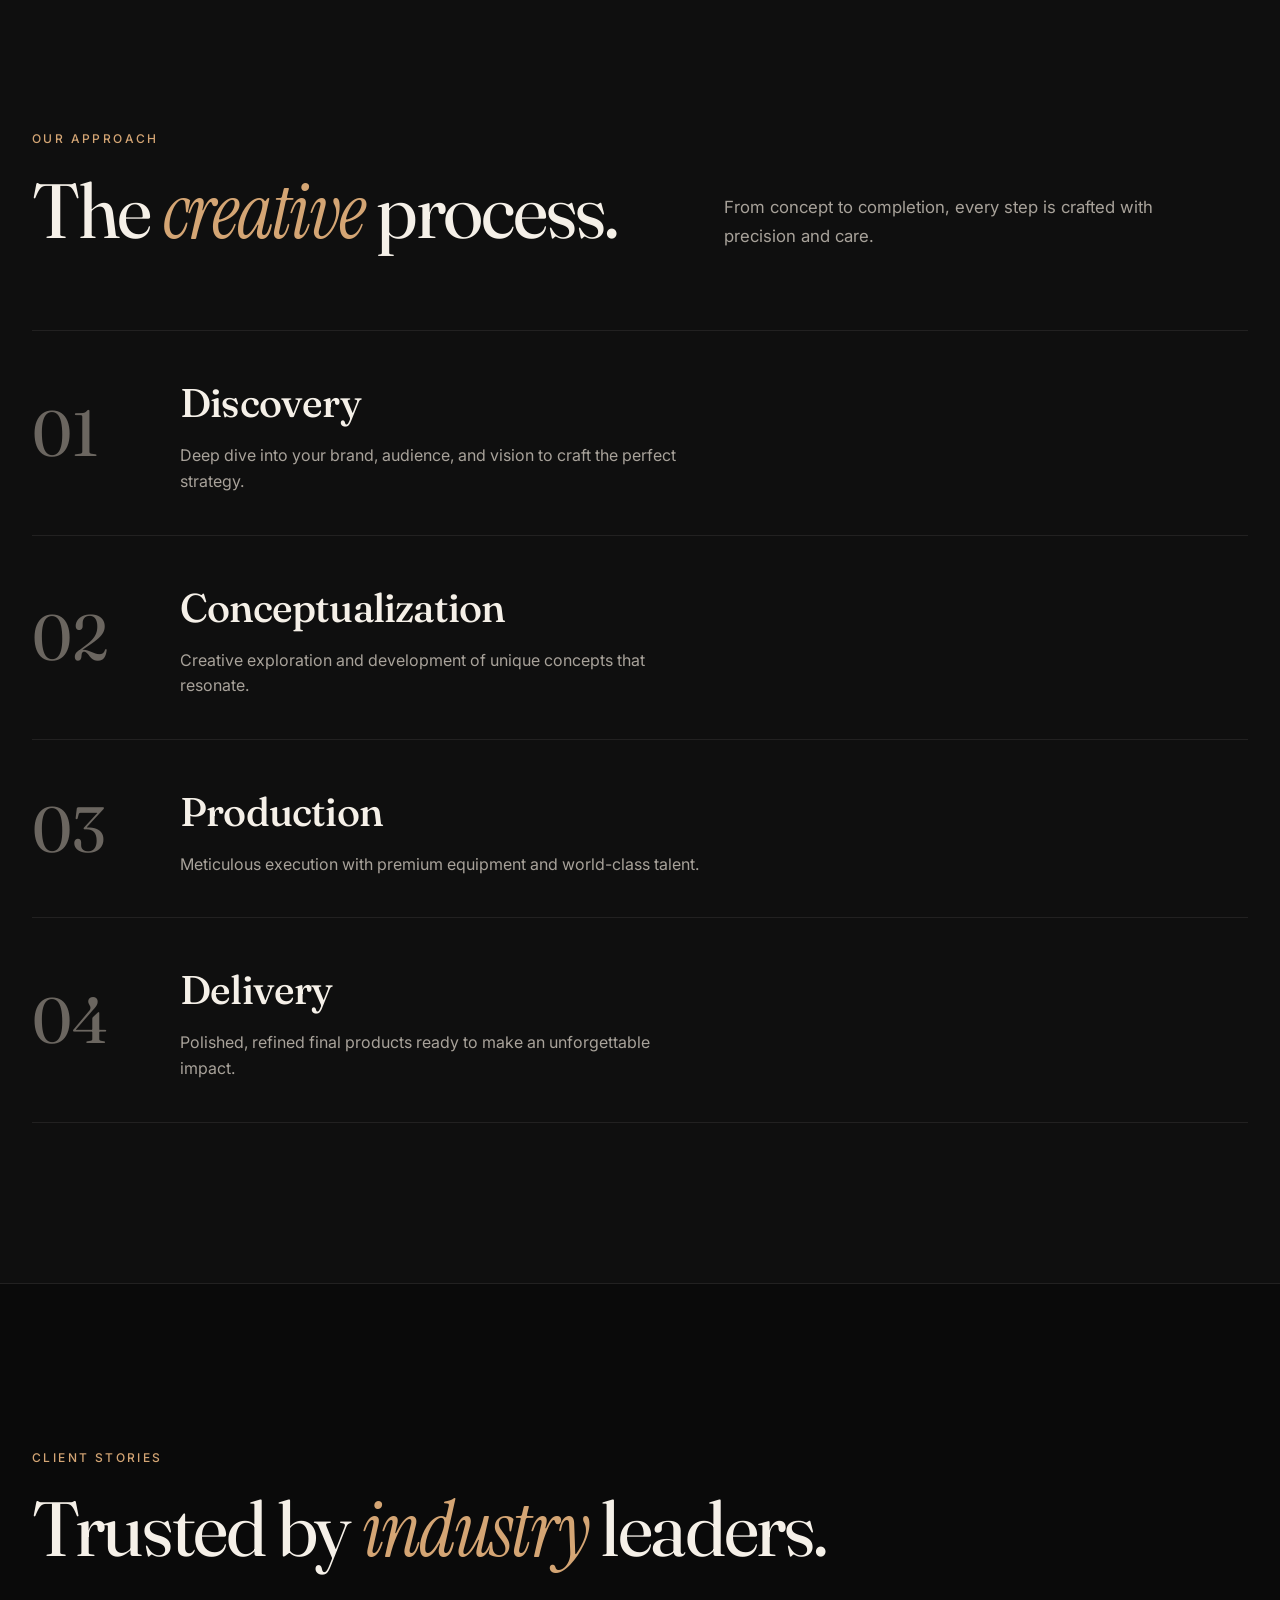
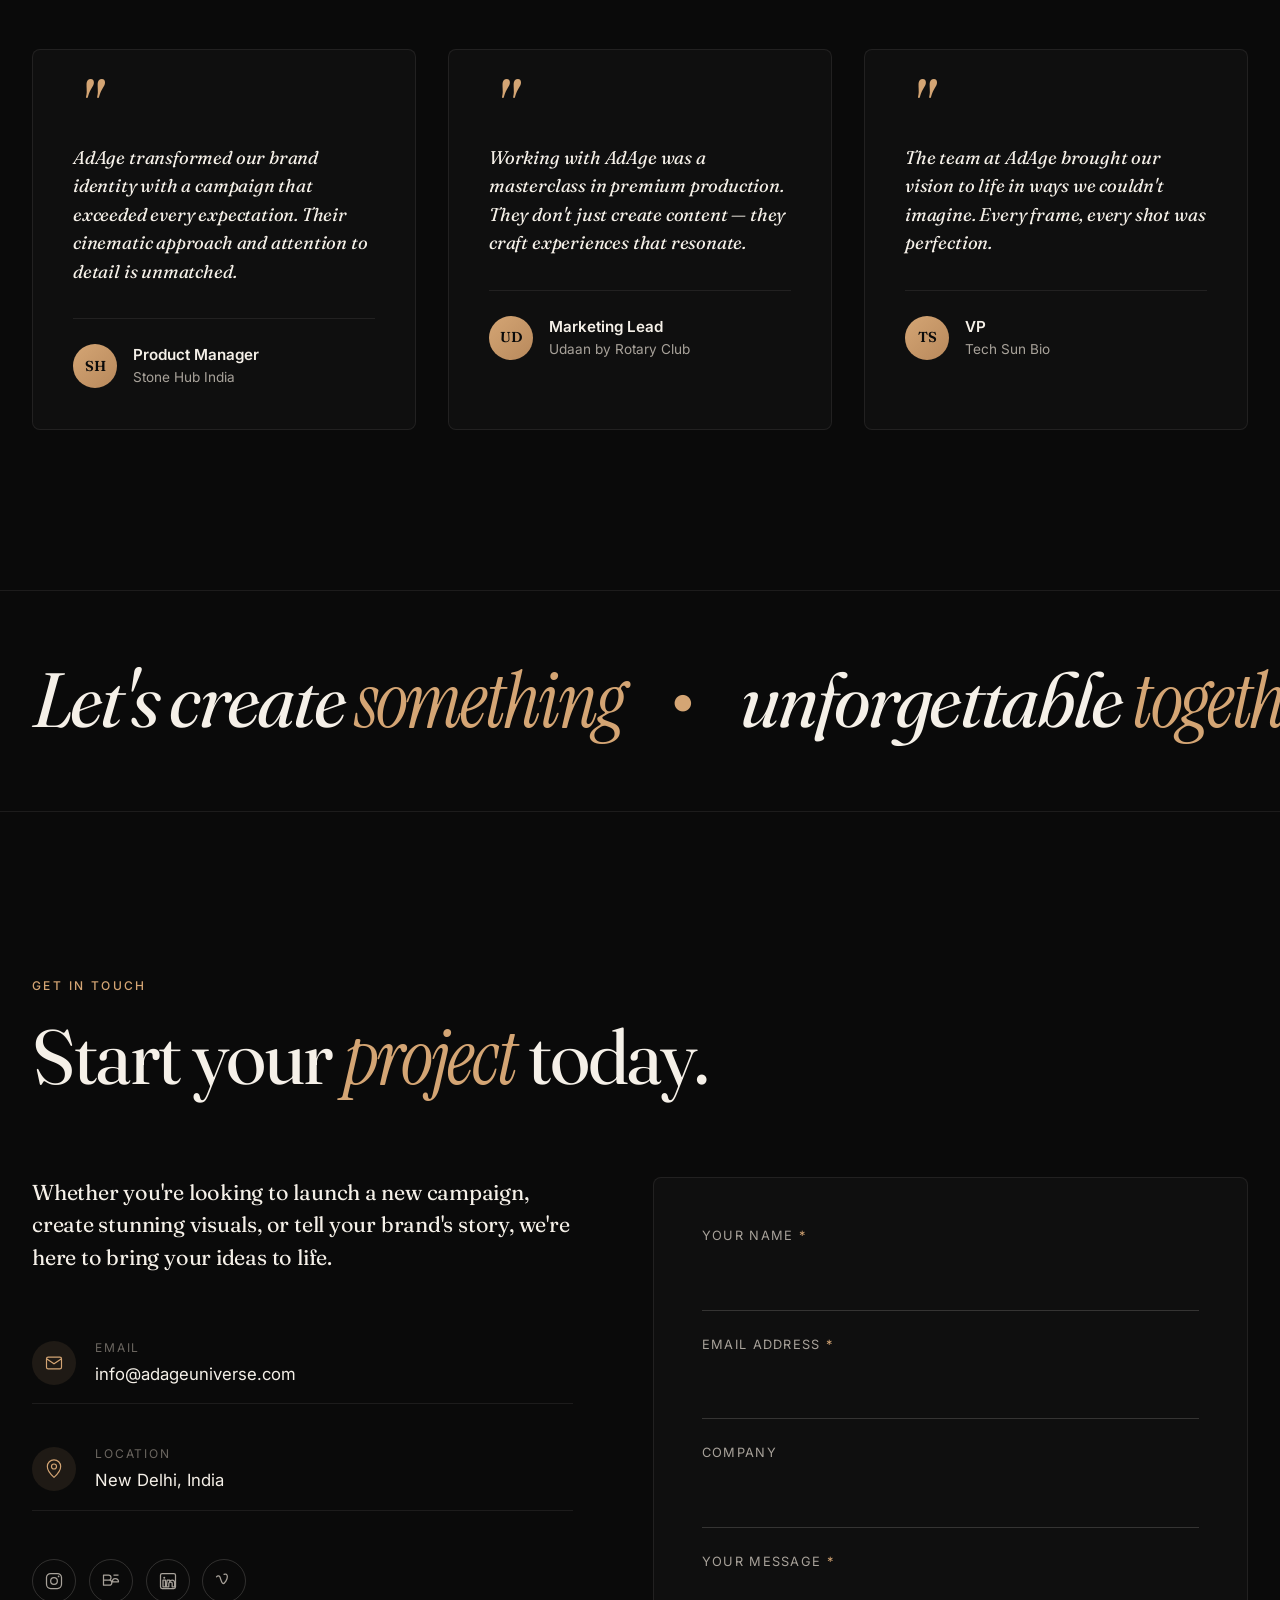
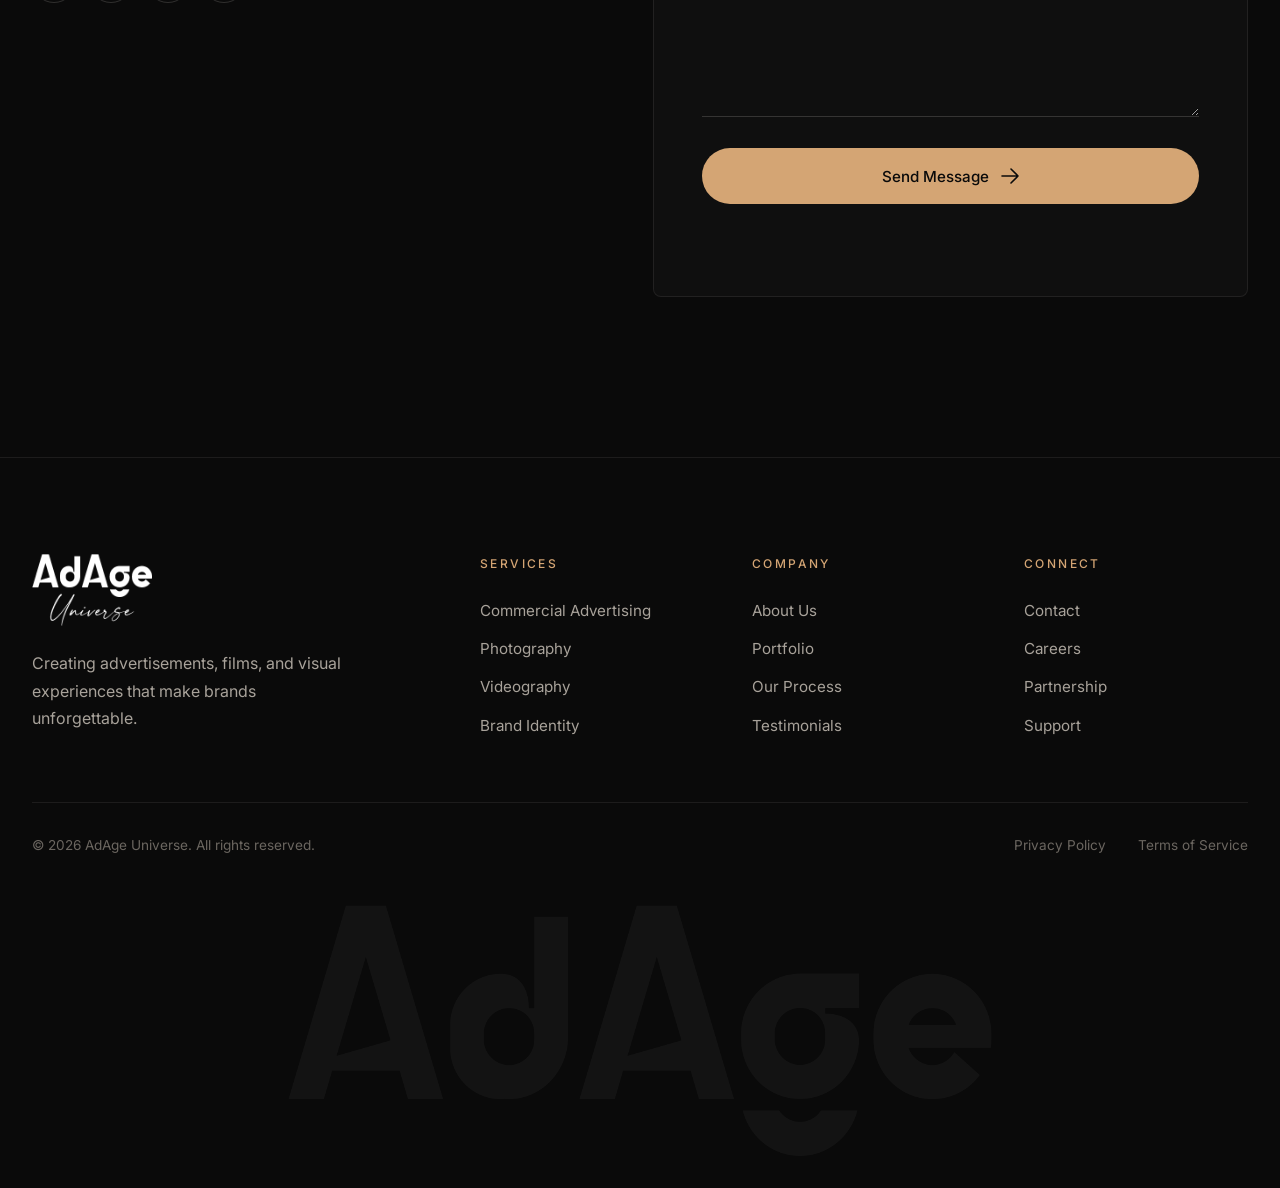
==== commit 8b1eda19: "Add files via upload" ====
--- a/index.html
+++ b/index.html
@@ -1,666 +1,665 @@
-<!DOCTYPE html>
-<html lang="en">
-<head>
-<meta charset="UTF-8" />
-<meta name="viewport" content="width=device-width, initial-scale=1.0" />
-<title>AdAge — Advertising That Lasts for Ages</title>
-<meta name="description" content="AdAge is a creative powerhouse producing advertisements, films, and visual content designed to be remembered for ages." />
-<link rel="preconnect" href="https://fonts.googleapis.com">
-<link rel="preconnect" href="https://fonts.gstatic.com" crossorigin>
-<link href="https://fonts.googleapis.com/css2?family=Fraunces:opsz,wght@9..144,300;9..144,400;9..144,500;9..144,600;9..144,700;9..144,800;9..144,900&family=Inter:wght@300;400;500;600;700&family=Instrument+Serif:ital@0;1&display=swap" rel="stylesheet">
-<link rel="stylesheet" href="styles.css" />
-</head>
-<body>
-
-<!-- Loader -->
-<div class="loader" id="loader">
-  <div class="loader-inner">
-    <span class="loader-text">AdAge</span>
-    <div class="loader-bar"><div class="loader-fill"></div></div>
-  </div>
-</div>
-
-<!-- Navigation -->
-<nav class="nav" id="nav">
-  <div class="nav-inner">
-    <a href="#home" class="nav-logo">
-      <img src="newlogo.png" alt="AdAge Universe" class="logo-img" width="274" height="164" />
-    </a>
-    <ul class="nav-menu">
-      <li><a href="#about">About</a></li>
-      <li><a href="#services">Services</a></li>
-      <li><a href="#work">Work</a></li>
-      <li><a href="#process">Process</a></li>
-      <li><a href="#contact">Contact</a></li>
-    </ul>
-    <a href="#contact" class="nav-cta">
-      <span>Start a Project</span>
-      <svg width="16" height="16" viewBox="0 0 16 16" fill="none"><path d="M1 8h14M9 2l6 6-6 6" stroke="currentColor" stroke-width="1.5" stroke-linecap="round" stroke-linejoin="round"/></svg>
-    </a>
-    <button class="nav-burger" id="navBurger" aria-label="Open menu">
-      <span></span><span></span>
-    </button>
-  </div>
-</nav>
-
-<!-- Mobile Menu -->
-<div class="mobile-menu" id="mobileMenu">
-  <ul>
-    <li><a href="#about">About</a></li>
-    <li><a href="#services">Services</a></li>
-    <li><a href="#work">Work</a></li>
-    <li><a href="#process">Process</a></li>
-    <li><a href="#contact">Contact</a></li>
-  </ul>
-</div>
-
-<!-- HERO -->
-<section class="hero" id="home">
-  <img src="web-banner.jpg.jpeg" alt="AdAge Creative Studio" class="hero-banner-img" />
-</section>
-
-<!-- ABOUT -->
-<section class="section about" id="about">
-  <div class="container">
-    <div class="section-head">
-      <span class="section-tag">About AdAge</span>
-    </div>
-
-    <div class="about-grid">
-      <div class="about-left">
-        <h2 class="section-title reveal">
-          Crafting <em>timeless</em><br/>advertising.
-        </h2>
-      </div>
-      <div class="about-right">
-        <p class="about-lead reveal">
-          AdAge is a creative powerhouse where artistry meets strategy. We specialize in producing advertisements, films, and visual content that doesn't just capture attention — it commands it.
-        </p>
-        <p class="about-body reveal">
-          With a team of visionary creators, cutting-edge technology, and an unwavering commitment to excellence, we transform ideas into iconic campaigns that resonate across generations.
-        </p>
-      </div>
-    </div>
-
-    <div class="stats">
-      <div class="stat reveal">
-        <div class="stat-num" data-count="100">0</div>
-        <div class="stat-plus">+</div>
-        <div class="stat-label">Projects Completed</div>
-      </div>
-      <div class="stat reveal">
-        <div class="stat-num" data-count="10">0</div>
-        <div class="stat-plus">+</div>
-        <div class="stat-label">Years of Excellence</div>
-      </div>
-      <div class="stat reveal">
-        <div class="stat-num" data-count="20">0</div>
-        <div class="stat-plus">+</div>
-        <div class="stat-label">Happy Brands</div>
-      </div>
-    </div>
-  </div>
-</section>
-
-<!-- SERVICES -->
-<section class="section services" id="services">
-  <div class="container">
-    <div class="section-head split">
-      <div>
-        <span class="section-tag">Our Expertise</span>
-        <h2 class="section-title reveal">
-          Premium services for <em>ambitious</em> brands.
-        </h2>
-      </div>
-      <p class="section-sub reveal">
-        Comprehensive creative solutions that elevate your brand and captivate your audience — from concept to final frame.
-      </p>
-    </div>
-
-    <div class="services-grid">
-      <article class="service-card">
-        <div class="service-num">01</div>
-        <div class="service-icon">
-          <svg viewBox="0 0 32 32" fill="none"><path d="M4 8h24v18H4z" stroke="currentColor" stroke-width="1.4"/><path d="M4 8l12 10L28 8" stroke="currentColor" stroke-width="1.4"/><circle cx="16" cy="4" r="2" fill="currentColor"/></svg>
-        </div>
-        <h3>Commercial Advertising</h3>
-        <p>Award-winning campaigns that captivate audiences and drive results across all platforms.</p>
-      </article>
-
-      <article class="service-card">
-        <div class="service-num">02</div>
-        <div class="service-icon">
-          <svg viewBox="0 0 32 32" fill="none"><rect x="3" y="8" width="26" height="18" rx="2" stroke="currentColor" stroke-width="1.4"/><circle cx="16" cy="17" r="5" stroke="currentColor" stroke-width="1.4"/><path d="M10 8V5h12v3" stroke="currentColor" stroke-width="1.4"/></svg>
-        </div>
-        <h3>Professional Photography</h3>
-        <p>Stunning imagery that tells your brand's story with precision and artistic excellence.</p>
-      </article>
-
-      <article class="service-card">
-        <div class="service-num">03</div>
-        <div class="service-icon">
-          <svg viewBox="0 0 32 32" fill="none"><rect x="3" y="9" width="18" height="14" rx="1" stroke="currentColor" stroke-width="1.4"/><path d="M21 14l8-4v12l-8-4v-4z" stroke="currentColor" stroke-width="1.4"/></svg>
-        </div>
-        <h3>Cinematic Videography</h3>
-        <p>Breathtaking films that engage, inspire, and leave lasting impressions on viewers.</p>
-      </article>
-
-      <article class="service-card">
-        <div class="service-num">04</div>
-        <div class="service-icon">
-          <svg viewBox="0 0 32 32" fill="none"><path d="M6 12l10-6 10 6v10l-10 6-10-6V12z" stroke="currentColor" stroke-width="1.4"/><path d="M6 12l10 6 10-6M16 18v10" stroke="currentColor" stroke-width="1.4"/></svg>
-        </div>
-        <h3>Product Shoots</h3>
-        <p>Meticulous product photography that showcases every detail with premium quality.</p>
-      </article>
-
-      <article class="service-card">
-        <div class="service-num">05</div>
-        <div class="service-icon">
-          <svg viewBox="0 0 32 32" fill="none"><path d="M8 4l4 6M24 4l-4 6M8 10h16v18H8z" stroke="currentColor" stroke-width="1.4"/><path d="M13 15h6M13 20h6" stroke="currentColor" stroke-width="1.4"/></svg>
-        </div>
-        <h3>Fashion Shoots</h3>
-        <p>Editorial-quality fashion photography that sets trends and defines style.</p>
-      </article>
-
-      <article class="service-card">
-        <div class="service-num">06</div>
-        <div class="service-icon">
-          <svg viewBox="0 0 32 32" fill="none"><rect x="4" y="6" width="24" height="20" rx="1" stroke="currentColor" stroke-width="1.4"/><path d="M9 12h14M9 17h14M9 22h8" stroke="currentColor" stroke-width="1.4"/></svg>
-        </div>
-        <h3>Corporate Films</h3>
-        <p>Professional corporate storytelling that elevates your brand's narrative and impact.</p>
-      </article>
-
-      <article class="service-card">
-        <div class="service-num">07</div>
-        <div class="service-icon">
-          <svg viewBox="0 0 32 32" fill="none"><circle cx="16" cy="16" r="12" stroke="currentColor" stroke-width="1.4"/><path d="M4 16h24M16 4c4 4 4 20 0 24M16 4c-4 4-4 20 0 24" stroke="currentColor" stroke-width="1.4"/></svg>
-        </div>
-        <h3>Social Media Content</h3>
-        <p>Viral-worthy content designed to engage audiences and amplify your digital presence.</p>
-      </article>
-
-      <article class="service-card">
-        <div class="service-num">08</div>
-        <div class="service-icon">
-          <svg viewBox="0 0 32 32" fill="none"><path d="M16 4v24M4 16h24M8 8l16 16M24 8L8 24" stroke="currentColor" stroke-width="1.4"/></svg>
-        </div>
-        <h3>Brand Identity</h3>
-        <p>Comprehensive brand development that creates memorable and distinctive identities.</p>
-      </article>
-    </div>
-  </div>
-</section>
-
-<!-- WORK / PORTFOLIO -->
-<section class="section work" id="work">
-  <div class="container">
-    <div class="section-head split">
-      <div>
-        <span class="section-tag">Featured Work</span>
-        <h2 class="section-title reveal">
-          Crafted with precision. <em>Remembered</em> for ages.
-        </h2>
-      </div>
-      <p class="section-sub reveal">
-        An award-winning portfolio spanning commercials, product films, fashion editorials, and cinematic brand stories.
-      </p>
-    </div>
-
-    <div class="work-filters">
-      <button class="filter-btn active" data-filter="all">All</button>
-      <button class="filter-btn" data-filter="commercial">Commercial</button>
-      <button class="filter-btn" data-filter="product">Product</button>
-      <button class="filter-btn" data-filter="fashion">Fashion</button>
-      <button class="filter-btn" data-filter="campaign">Campaign</button>
-    </div>
-
-    <div class="work-grid">
-      <a class="work-item large" data-cat="commercial" href="#">
-        <div class="work-img" style="background-image:url('https://images.unsplash.com/photo-1550547660-d9450f859349?w=1200&q=80')"></div>
-        <div class="work-overlay">
-          <span class="work-cat">Commercial</span>
-          <h3>Coca-Cola Campaign</h3>
-          <div class="work-arrow">
-            <svg width="24" height="24" viewBox="0 0 24 24" fill="none"><path d="M5 12h14M13 5l7 7-7 7" stroke="currentColor" stroke-width="1.5" stroke-linecap="round" stroke-linejoin="round"/></svg>
-          </div>
-        </div>
-      </a>
-
-      <a class="work-item" data-cat="product" href="#">
-        <div class="work-img" style="background-image:url('https://images.unsplash.com/photo-1548907040-4baa42d10919?w=800&q=80')"></div>
-        <div class="work-overlay">
-          <span class="work-cat">Product</span>
-          <h3>Chocolate Luxury</h3>
-          <div class="work-arrow"><svg width="24" height="24" viewBox="0 0 24 24" fill="none"><path d="M5 12h14M13 5l7 7-7 7" stroke="currentColor" stroke-width="1.5" stroke-linecap="round" stroke-linejoin="round"/></svg></div>
-        </div>
-      </a>
-
-      <a class="work-item" data-cat="commercial" href="#">
-        <div class="work-img" style="background-image:url('https://images.unsplash.com/photo-1541643600914-78b084683601?w=800&q=80')"></div>
-        <div class="work-overlay">
-          <span class="work-cat">Commercial</span>
-          <h3>Perfume Elite</h3>
-          <div class="work-arrow"><svg width="24" height="24" viewBox="0 0 24 24" fill="none"><path d="M5 12h14M13 5l7 7-7 7" stroke="currentColor" stroke-width="1.5" stroke-linecap="round" stroke-linejoin="round"/></svg></div>
-        </div>
-      </a>
-
-      <a class="work-item large" data-cat="commercial" href="#">
-        <div class="work-img" style="background-image:url('https://images.unsplash.com/photo-1503376780353-7e6692767b70?w=1200&q=80')"></div>
-        <div class="work-overlay">
-          <span class="work-cat">Commercial</span>
-          <h3>Automotive Excellence</h3>
-          <div class="work-arrow"><svg width="24" height="24" viewBox="0 0 24 24" fill="none"><path d="M5 12h14M13 5l7 7-7 7" stroke="currentColor" stroke-width="1.5" stroke-linecap="round" stroke-linejoin="round"/></svg></div>
-        </div>
-      </a>
-
-      <a class="work-item" data-cat="product" href="#">
-        <div class="work-img" style="background-image:url('https://images.unsplash.com/photo-1523275335684-37898b6baf30?w=800&q=80')"></div>
-        <div class="work-overlay">
-          <span class="work-cat">Product</span>
-          <h3>Apple Watch Series</h3>
-          <div class="work-arrow"><svg width="24" height="24" viewBox="0 0 24 24" fill="none"><path d="M5 12h14M13 5l7 7-7 7" stroke="currentColor" stroke-width="1.5" stroke-linecap="round" stroke-linejoin="round"/></svg></div>
-        </div>
-      </a>
-
-      <a class="work-item" data-cat="product" href="#">
-        <div class="work-img" style="background-image:url('https://images.unsplash.com/photo-1541643600914-78b084683601?w=800&q=80&sig=2')"></div>
-        <div class="work-overlay">
-          <span class="work-cat">Product</span>
-          <h3>Chanel Elegance</h3>
-          <div class="work-arrow"><svg width="24" height="24" viewBox="0 0 24 24" fill="none"><path d="M5 12h14M13 5l7 7-7 7" stroke="currentColor" stroke-width="1.5" stroke-linecap="round" stroke-linejoin="round"/></svg></div>
-        </div>
-      </a>
-
-      <a class="work-item" data-cat="product" href="#">
-        <div class="work-img" style="background-image:url('https://images.unsplash.com/photo-1542291026-7eec264c27ff?w=800&q=80')"></div>
-        <div class="work-overlay">
-          <span class="work-cat">Product</span>
-          <h3>Nike Revolution</h3>
-          <div class="work-arrow"><svg width="24" height="24" viewBox="0 0 24 24" fill="none"><path d="M5 12h14M13 5l7 7-7 7" stroke="currentColor" stroke-width="1.5" stroke-linecap="round" stroke-linejoin="round"/></svg></div>
-        </div>
-      </a>
-
-      <a class="work-item" data-cat="product" href="#">
-        <div class="work-img" style="background-image:url('https://images.unsplash.com/photo-1524592094714-0f0654e20314?w=800&q=80')"></div>
-        <div class="work-overlay">
-          <span class="work-cat">Product</span>
-          <h3>Luxury Timepiece</h3>
-          <div class="work-arrow"><svg width="24" height="24" viewBox="0 0 24 24" fill="none"><path d="M5 12h14M13 5l7 7-7 7" stroke="currentColor" stroke-width="1.5" stroke-linecap="round" stroke-linejoin="round"/></svg></div>
-        </div>
-      </a>
-
-      <a class="work-item" data-cat="product" href="#">
-        <div class="work-img" style="background-image:url('https://images.unsplash.com/photo-1569529465841-dfecdab7503b?w=800&q=80')"></div>
-        <div class="work-overlay">
-          <span class="work-cat">Product</span>
-          <h3>Premium Spirits</h3>
-          <div class="work-arrow"><svg width="24" height="24" viewBox="0 0 24 24" fill="none"><path d="M5 12h14M13 5l7 7-7 7" stroke="currentColor" stroke-width="1.5" stroke-linecap="round" stroke-linejoin="round"/></svg></div>
-        </div>
-      </a>
-
-      <a class="work-item" data-cat="product" href="#">
-        <div class="work-img" style="background-image:url('https://images.unsplash.com/photo-1493663284031-b7e3aefcae8e?w=800&q=80')"></div>
-        <div class="work-overlay">
-          <span class="work-cat">Product</span>
-          <h3>Modern Design</h3>
-          <div class="work-arrow"><svg width="24" height="24" viewBox="0 0 24 24" fill="none"><path d="M5 12h14M13 5l7 7-7 7" stroke="currentColor" stroke-width="1.5" stroke-linecap="round" stroke-linejoin="round"/></svg></div>
-        </div>
-      </a>
-
-      <a class="work-item" data-cat="fashion" href="#">
-        <div class="work-img" style="background-image:url('https://images.unsplash.com/photo-1490481651871-ab68de25d43d?w=800&q=80')"></div>
-        <div class="work-overlay">
-          <span class="work-cat">Fashion</span>
-          <h3>Fashion Forward</h3>
-          <div class="work-arrow"><svg width="24" height="24" viewBox="0 0 24 24" fill="none"><path d="M5 12h14M13 5l7 7-7 7" stroke="currentColor" stroke-width="1.5" stroke-linecap="round" stroke-linejoin="round"/></svg></div>
-        </div>
-      </a>
-
-      <a class="work-item large" data-cat="fashion" href="#">
-        <div class="work-img" style="background-image:url('https://images.unsplash.com/photo-1509631179647-0177331693ae?w=1200&q=80')"></div>
-        <div class="work-overlay">
-          <span class="work-cat">Fashion</span>
-          <h3>Editorial Elegance</h3>
-          <div class="work-arrow"><svg width="24" height="24" viewBox="0 0 24 24" fill="none"><path d="M5 12h14M13 5l7 7-7 7" stroke="currentColor" stroke-width="1.5" stroke-linecap="round" stroke-linejoin="round"/></svg></div>
-        </div>
-      </a>
-
-      <a class="work-item" data-cat="fashion" href="#">
-        <div class="work-img" style="background-image:url('https://images.unsplash.com/photo-1483985988355-763728e1935b?w=800&q=80')"></div>
-        <div class="work-overlay">
-          <span class="work-cat">Fashion</span>
-          <h3>Haute Couture</h3>
-          <div class="work-arrow"><svg width="24" height="24" viewBox="0 0 24 24" fill="none"><path d="M5 12h14M13 5l7 7-7 7" stroke="currentColor" stroke-width="1.5" stroke-linecap="round" stroke-linejoin="round"/></svg></div>
-        </div>
-      </a>
-
-      <a class="work-item" data-cat="fashion" href="#">
-        <div class="work-img" style="background-image:url('https://images.unsplash.com/photo-1529139574466-a303027c1d8b?w=800&q=80')"></div>
-        <div class="work-overlay">
-          <span class="work-cat">Fashion</span>
-          <h3>Street Style</h3>
-          <div class="work-arrow"><svg width="24" height="24" viewBox="0 0 24 24" fill="none"><path d="M5 12h14M13 5l7 7-7 7" stroke="currentColor" stroke-width="1.5" stroke-linecap="round" stroke-linejoin="round"/></svg></div>
-        </div>
-      </a>
-
-      <a class="work-item" data-cat="campaign" href="#">
-        <div class="work-img" style="background-image:url('https://images.unsplash.com/photo-1533139502658-0198f920d8e8?w=800&q=80')"></div>
-        <div class="work-overlay">
-          <span class="work-cat">Campaign</span>
-          <h3>Creative Vision</h3>
-          <div class="work-arrow"><svg width="24" height="24" viewBox="0 0 24 24" fill="none"><path d="M5 12h14M13 5l7 7-7 7" stroke="currentColor" stroke-width="1.5" stroke-linecap="round" stroke-linejoin="round"/></svg></div>
-        </div>
-      </a>
-    </div>
-  </div>
-</section>
-
-<!-- WHY US -->
-<section class="section why">
-  <div class="container">
-    <div class="section-head split">
-      <div>
-        <span class="section-tag">Why Choose Us</span>
-        <h2 class="section-title reveal">
-          Excellence in <em>every</em> detail.
-        </h2>
-      </div>
-      <p class="section-sub reveal">
-        We combine creativity, technology, and passion to deliver unmatched results — treating every project like a feature film.
-      </p>
-    </div>
-
-    <div class="why-grid">
-      <div class="why-item reveal">
-        <div class="why-icon">
-          <svg viewBox="0 0 40 40" fill="none"><path d="M20 4l4 12h12l-10 8 4 12-10-8-10 8 4-12-10-8h12z" stroke="currentColor" stroke-width="1.4" stroke-linejoin="round"/></svg>
-        </div>
-        <h3>Award-Winning Creativity</h3>
-        <p>Recognized globally for innovation and excellence in advertising and production.</p>
-      </div>
-      <div class="why-item reveal">
-        <div class="why-icon">
-          <svg viewBox="0 0 40 40" fill="none"><rect x="4" y="10" width="24" height="18" rx="2" stroke="currentColor" stroke-width="1.4"/><path d="M28 16l8-4v16l-8-4v-8z" stroke="currentColor" stroke-width="1.4"/></svg>
-        </div>
-        <h3>Cinematic Excellence</h3>
-        <p>Every project is treated with the same precision and artistry as a feature film.</p>
-      </div>
-      <div class="why-item reveal">
-        <div class="why-icon">
-          <svg viewBox="0 0 40 40" fill="none"><circle cx="20" cy="20" r="14" stroke="currentColor" stroke-width="1.4"/><path d="M14 20l4 4 8-8" stroke="currentColor" stroke-width="1.4" stroke-linecap="round" stroke-linejoin="round"/></svg>
-        </div>
-        <h3>End-to-End Production</h3>
-        <p>From concept to final delivery, we handle every aspect with premium care.</p>
-      </div>
-      <div class="why-item reveal">
-        <div class="why-icon">
-          <svg viewBox="0 0 40 40" fill="none"><path d="M8 12h24v20H8z" stroke="currentColor" stroke-width="1.4"/><circle cx="20" cy="22" r="6" stroke="currentColor" stroke-width="1.4"/><path d="M14 12l4-6h4l4 6" stroke="currentColor" stroke-width="1.4"/></svg>
-        </div>
-        <h3>Premium Equipment</h3>
-        <p>State-of-the-art technology and tools for uncompromising quality.</p>
-      </div>
-    </div>
-  </div>
-</section>
-
-<!-- PROCESS -->
-<section class="section process" id="process">
-  <div class="container">
-    <div class="section-head split">
-      <div>
-        <span class="section-tag">Our Approach</span>
-        <h2 class="section-title reveal">
-          The <em>creative</em> process.
-        </h2>
-      </div>
-      <p class="section-sub reveal">
-        From concept to completion, every step is crafted with precision and care.
-      </p>
-    </div>
-
-    <div class="process-list">
-      <div class="process-item">
-        <div class="process-num">01</div>
-        <div class="process-content">
-          <h3>Discovery</h3>
-          <p>Deep dive into your brand, audience, and vision to craft the perfect strategy.</p>
-        </div>
-        <div class="process-line"></div>
-      </div>
-      <div class="process-item">
-        <div class="process-num">02</div>
-        <div class="process-content">
-          <h3>Conceptualization</h3>
-          <p>Creative exploration and development of unique concepts that resonate.</p>
-        </div>
-        <div class="process-line"></div>
-      </div>
-      <div class="process-item">
-        <div class="process-num">03</div>
-        <div class="process-content">
-          <h3>Production</h3>
-          <p>Meticulous execution with premium equipment and world-class talent.</p>
-        </div>
-        <div class="process-line"></div>
-      </div>
-      <div class="process-item">
-        <div class="process-num">04</div>
-        <div class="process-content">
-          <h3>Delivery</h3>
-          <p>Polished, refined final products ready to make an unforgettable impact.</p>
-        </div>
-      </div>
-    </div>
-  </div>
-</section>
-
-<!-- TESTIMONIALS -->
-<section class="section testimonials">
-  <div class="container">
-    <div class="section-head">
-      <span class="section-tag">Client Stories</span>
-      <h2 class="section-title reveal">
-        Trusted by <em>industry</em> leaders.
-      </h2>
-    </div>
-
-    <div class="testimonials-grid">
-      <figure class="testimonial reveal">
-        <div class="quote-mark">"</div>
-        <blockquote>
-          AdAge transformed our brand identity with a campaign that exceeded every expectation. Their cinematic approach and attention to detail is unmatched.
-        </blockquote>
-        <figcaption>
-          <div class="avatar">SH</div>
-          <div>
-            <strong>Product Manager</strong>
-            <span>Stone Hub India</span>
-          </div>
-        </figcaption>
-      </figure>
-
-      <figure class="testimonial reveal">
-        <div class="quote-mark">"</div>
-        <blockquote>
-          Working with AdAge was a masterclass in premium production. They don't just create content — they craft experiences that resonate.
-        </blockquote>
-        <figcaption>
-          <div class="avatar">UD</div>
-          <div>
-            <strong>Marketing Lead</strong>
-            <span>Udaan by Rotary Club</span>
-          </div>
-        </figcaption>
-      </figure>
-
-      <figure class="testimonial reveal">
-        <div class="quote-mark">"</div>
-        <blockquote>
-          The team at AdAge brought our vision to life in ways we couldn't imagine. Every frame, every shot was perfection.
-        </blockquote>
-        <figcaption>
-          <div class="avatar">TS</div>
-          <div>
-            <strong>VP</strong>
-            <span>Tech Sun Bio</span>
-          </div>
-        </figcaption>
-      </figure>
-    </div>
-  </div>
-</section>
-
-<!-- CTA BANNER -->
-<section class="cta-banner">
-  <div class="container">
-    <div class="marquee-track big">
-      <span>Let's create <em>something</em></span>
-      <span class="dot-big">●</span>
-      <span>unforgettable <em>together</em></span>
-      <span class="dot-big">●</span>
-      <span>Let's create <em>something</em></span>
-      <span class="dot-big">●</span>
-      <span>unforgettable <em>together</em></span>
-      <span class="dot-big">●</span>
-    </div>
-  </div>
-</section>
-
-<!-- CONTACT -->
-<section class="section contact" id="contact">
-  <div class="container">
-    <div class="section-head">
-      <span class="section-tag">Get in Touch</span>
-      <h2 class="section-title reveal">
-        Start your <em>project</em> today.
-      </h2>
-    </div>
-
-    <div class="contact-grid">
-      <div class="contact-info">
-        <p class="contact-lead reveal">
-          Whether you're looking to launch a new campaign, create stunning visuals, or tell your brand's story, we're here to bring your ideas to life.
-        </p>
-
-        <ul class="contact-list">
-          <li class="reveal">
-            <div class="ci-icon">
-              <svg viewBox="0 0 24 24" fill="none"><path d="M3 7l9 6 9-6M3 7v10a2 2 0 002 2h14a2 2 0 002-2V7M3 7a2 2 0 012-2h14a2 2 0 012 2" stroke="currentColor" stroke-width="1.4"/></svg>
-            </div>
-            <div>
-              <span class="ci-label">Email</span>
-              <a href="mailto:info@adageuniverse.com">info@adageuniverse.com</a>
-            </div>
-          </li>
-          <li class="reveal">
-            <div class="ci-icon">
-              <svg viewBox="0 0 24 24" fill="none"><path d="M12 22s-8-7-8-13a8 8 0 0116 0c0 6-8 13-8 13z" stroke="currentColor" stroke-width="1.4"/><circle cx="12" cy="9" r="3" stroke="currentColor" stroke-width="1.4"/></svg>
-            </div>
-            <div>
-              <span class="ci-label">Location</span>
-              <span>New Delhi, India</span>
-            </div>
-          </li>
-        </ul>
-
-        <div class="socials reveal">
-          <a href="#" aria-label="Instagram"><svg width="20" height="20" viewBox="0 0 24 24" fill="none"><rect x="3" y="3" width="18" height="18" rx="5" stroke="currentColor" stroke-width="1.5"/><circle cx="12" cy="12" r="4" stroke="currentColor" stroke-width="1.5"/><circle cx="17.5" cy="6.5" r="1" fill="currentColor"/></svg></a>
-          <a href="#" aria-label="Behance"><svg width="20" height="20" viewBox="0 0 24 24" fill="none"><path d="M3 5h6a3 3 0 010 6H3zM3 11h7a3 3 0 010 6H3zM15 5h6M14 13h7c0-2-1.5-4-4-4s-3.5 2-3 4z" stroke="currentColor" stroke-width="1.5" stroke-linejoin="round"/></svg></a>
-          <a href="#" aria-label="LinkedIn"><svg width="20" height="20" viewBox="0 0 24 24" fill="none"><rect x="3" y="3" width="18" height="18" rx="2" stroke="currentColor" stroke-width="1.5"/><circle cx="7.5" cy="8" r="1.2" fill="currentColor"/><path d="M6 11h3v8H6zM11 11h3v1.5c.5-1 1.5-1.7 3-1.7 2 0 3 1.3 3 3.7V19h-3v-4c0-1-.4-1.7-1.4-1.7S13 14 13 15v4h-3z" stroke="currentColor" stroke-width="1.5" stroke-linejoin="round"/></svg></a>
-          <a href="#" aria-label="Vimeo"><svg width="20" height="20" viewBox="0 0 24 24" fill="none"><path d="M3 7c1-1 3-2 4 0s2 8 4 8 5-5 5-8-2-4-4-3" stroke="currentColor" stroke-width="1.5" stroke-linecap="round" stroke-linejoin="round"/></svg></a>
-        </div>
-      </div>
-
-      <form class="contact-form reveal" id="contactForm" action="https://formsubmit.co/info@adageuniverse.com" method="post" novalidate>
-        <div class="field">
-          <label>Your Name <span>*</span></label>
-          <input type="text" name="name" required autocomplete="name" />
-        </div>
-        <div class="field">
-          <label>Email Address <span>*</span></label>
-          <input type="email" name="email" required autocomplete="email" />
-        </div>
-        <div class="field">
-          <label>Company</label>
-          <input type="text" name="company" autocomplete="organization" />
-        </div>
-        <div class="field">
-          <label>Your Message <span>*</span></label>
-          <textarea name="message" rows="5" required></textarea>
-        </div>
-        <!-- Spam trap — hidden from real visitors -->
-        <input type="text" name="_honey" class="hp-field" tabindex="-1" autocomplete="off" aria-hidden="true" />
-        <input type="hidden" name="_subject" value="New enquiry from the AdAge website" />
-        <input type="hidden" name="_captcha" value="false" />
-        <input type="hidden" name="_template" value="table" />
-        <button type="submit" class="btn btn-primary btn-block">
-          <span>Send Message</span>
-          <svg width="18" height="18" viewBox="0 0 18 18" fill="none"><path d="M1 9h16M10 2l7 7-7 7" stroke="currentColor" stroke-width="1.6" stroke-linecap="round" stroke-linejoin="round"/></svg>
-        </button>
-        <div class="form-status" id="formStatus"></div>
-      </form>
-    </div>
-  </div>
-</section>
-
-<!-- FOOTER -->
-<footer class="footer">
-  <div class="container">
-    <div class="footer-top">
-      <div class="footer-brand">
-        <a href="#home" class="nav-logo footer-logo">
-          <img src="newlogo.png" alt="AdAge Universe" class="logo-img" width="274" height="164" />
-        </a>
-        <p>Creating advertisements, films, and visual experiences that make brands unforgettable.</p>
-      </div>
-
-      <div class="footer-cols">
-        <div class="footer-col">
-          <h4>Services</h4>
-          <ul>
-            <li><a href="#services">Commercial Advertising</a></li>
-            <li><a href="#services">Photography</a></li>
-            <li><a href="#services">Videography</a></li>
-            <li><a href="#services">Brand Identity</a></li>
-          </ul>
-        </div>
-        <div class="footer-col">
-          <h4>Company</h4>
-          <ul>
-            <li><a href="#about">About Us</a></li>
-            <li><a href="#work">Portfolio</a></li>
-            <li><a href="#process">Our Process</a></li>
-            <li><a href="#testimonials">Testimonials</a></li>
-          </ul>
-        </div>
-        <div class="footer-col">
-          <h4>Connect</h4>
-          <ul>
-            <li><a href="#contact">Contact</a></li>
-            <li><a href="#">Careers</a></li>
-            <li><a href="#">Partnership</a></li>
-            <li><a href="#">Support</a></li>
-          </ul>
-        </div>
-      </div>
-    </div>
-
-    <div class="footer-bottom">
-      <span>© 2026 AdAge Universe. All rights reserved.</span>
-      <div class="footer-links">
-        <a href="#">Privacy Policy</a>
-        <a href="#">Terms of Service</a>
-      </div>
-    </div>
-
-    <div class="footer-big">
-      <img src="AdAgenew.png" alt="" width="1101" height="393" />
-    </div>
-  </div>
-</footer>
-
-<script src="script.js"></script>
-</body>
-</html>
+<!DOCTYPE html>
+<html lang="en">
+<head>
+<meta charset="UTF-8" />
+<meta name="viewport" content="width=device-width, initial-scale=1.0" />
+<title>AdAge — Advertising That Lasts for Ages</title>
+<meta name="description" content="AdAge is a creative powerhouse producing advertisements, films, and visual content designed to be remembered for ages." />
+<link rel="preconnect" href="https://fonts.googleapis.com">
+<link rel="preconnect" href="https://fonts.gstatic.com" crossorigin>
+<link href="https://fonts.googleapis.com/css2?family=Fraunces:opsz,wght@9..144,300;9..144,400;9..144,500;9..144,600;9..144,700;9..144,800;9..144,900&family=Inter:wght@300;400;500;600;700&family=Instrument+Serif:ital@0;1&display=swap" rel="stylesheet">
+<link rel="stylesheet" href="styles.css" />
+</head>
+<body>
+
+<!-- Loader -->
+<div class="loader" id="loader">
+  <video autoplay muted playsinline style="position: absolute; width: 100%; height: 100%; object-fit: cover;">
+    <source src="ADAge V.mp4" type="video/mp4">
+  </video>
+</div>
+
+<!-- Navigation -->
+<nav class="nav" id="nav">
+  <div class="nav-inner">
+    <a href="#home" class="nav-logo">
+      <img src="newlogo.png" alt="AdAge Universe" class="logo-img" width="274" height="164" />
+    </a>
+    <ul class="nav-menu">
+      <li><a href="#about">About</a></li>
+      <li><a href="#services">Services</a></li>
+      <li><a href="#work">Work</a></li>
+      <li><a href="#process">Process</a></li>
+      <li><a href="#contact">Contact</a></li>
+    </ul>
+    <a href="#contact" class="nav-cta">
+      <span>Start a Project</span>
+      <svg width="16" height="16" viewBox="0 0 16 16" fill="none"><path d="M1 8h14M9 2l6 6-6 6" stroke="currentColor" stroke-width="1.5" stroke-linecap="round" stroke-linejoin="round"/></svg>
+    </a>
+    <button class="nav-burger" id="navBurger" aria-label="Open menu">
+      <span></span><span></span>
+    </button>
+  </div>
+</nav>
+
+<!-- Mobile Menu -->
+<div class="mobile-menu" id="mobileMenu">
+  <ul>
+    <li><a href="#about">About</a></li>
+    <li><a href="#services">Services</a></li>
+    <li><a href="#work">Work</a></li>
+    <li><a href="#process">Process</a></li>
+    <li><a href="#contact">Contact</a></li>
+  </ul>
+</div>
+
+<!-- HERO -->
+<section class="hero" id="home">
+  <img src="web-banner.jpg.jpeg" alt="AdAge Creative Studio" class="hero-banner-img" />
+</section>
+
+<!-- ABOUT -->
+<section class="section about" id="about">
+  <div class="container">
+    <div class="section-head">
+      <span class="section-tag">About AdAge</span>
+    </div>
+
+    <div class="about-grid">
+      <div class="about-left">
+        <h2 class="section-title reveal">
+          Crafting <em>timeless</em><br/>advertising.
+        </h2>
+      </div>
+      <div class="about-right">
+        <p class="about-lead reveal">
+          AdAge is a creative powerhouse where artistry meets strategy. We specialize in producing advertisements, films, and visual content that doesn't just capture attention — it commands it.
+        </p>
+        <p class="about-body reveal">
+          With a team of visionary creators, cutting-edge technology, and an unwavering commitment to excellence, we transform ideas into iconic campaigns that resonate across generations.
+        </p>
+      </div>
+    </div>
+
+    <div class="stats">
+      <div class="stat reveal">
+        <div class="stat-num" data-count="100">0</div>
+        <div class="stat-plus">+</div>
+        <div class="stat-label">Projects Completed</div>
+      </div>
+      <div class="stat reveal">
+        <div class="stat-num" data-count="10">0</div>
+        <div class="stat-plus">+</div>
+        <div class="stat-label">Years of Excellence</div>
+      </div>
+      <div class="stat reveal">
+        <div class="stat-num" data-count="20">0</div>
+        <div class="stat-plus">+</div>
+        <div class="stat-label">Happy Brands</div>
+      </div>
+    </div>
+  </div>
+</section>
+
+<!-- SERVICES -->
+<section class="section services" id="services">
+  <div class="container">
+    <div class="section-head split">
+      <div>
+        <span class="section-tag">Our Expertise</span>
+        <h2 class="section-title reveal">
+          Premium services for <em>ambitious</em> brands.
+        </h2>
+      </div>
+      <p class="section-sub reveal">
+        Comprehensive creative solutions that elevate your brand and captivate your audience — from concept to final frame.
+      </p>
+    </div>
+
+    <div class="services-grid">
+      <article class="service-card">
+        <div class="service-num">01</div>
+        <div class="service-icon">
+          <svg viewBox="0 0 32 32" fill="none"><path d="M4 8h24v18H4z" stroke="currentColor" stroke-width="1.4"/><path d="M4 8l12 10L28 8" stroke="currentColor" stroke-width="1.4"/><circle cx="16" cy="4" r="2" fill="currentColor"/></svg>
+        </div>
+        <h3>Commercial Advertising</h3>
+        <p>Award-winning campaigns that captivate audiences and drive results across all platforms.</p>
+      </article>
+
+      <article class="service-card">
+        <div class="service-num">02</div>
+        <div class="service-icon">
+          <svg viewBox="0 0 32 32" fill="none"><rect x="3" y="8" width="26" height="18" rx="2" stroke="currentColor" stroke-width="1.4"/><circle cx="16" cy="17" r="5" stroke="currentColor" stroke-width="1.4"/><path d="M10 8V5h12v3" stroke="currentColor" stroke-width="1.4"/></svg>
+        </div>
+        <h3>Professional Photography</h3>
+        <p>Stunning imagery that tells your brand's story with precision and artistic excellence.</p>
+      </article>
+
+      <article class="service-card">
+        <div class="service-num">03</div>
+        <div class="service-icon">
+          <svg viewBox="0 0 32 32" fill="none"><rect x="3" y="9" width="18" height="14" rx="1" stroke="currentColor" stroke-width="1.4"/><path d="M21 14l8-4v12l-8-4v-4z" stroke="currentColor" stroke-width="1.4"/></svg>
+        </div>
+        <h3>Cinematic Videography</h3>
+        <p>Breathtaking films that engage, inspire, and leave lasting impressions on viewers.</p>
+      </article>
+
+      <article class="service-card">
+        <div class="service-num">04</div>
+        <div class="service-icon">
+          <svg viewBox="0 0 32 32" fill="none"><path d="M6 12l10-6 10 6v10l-10 6-10-6V12z" stroke="currentColor" stroke-width="1.4"/><path d="M6 12l10 6 10-6M16 18v10" stroke="currentColor" stroke-width="1.4"/></svg>
+        </div>
+        <h3>Product Shoots</h3>
+        <p>Meticulous product photography that showcases every detail with premium quality.</p>
+      </article>
+
+      <article class="service-card">
+        <div class="service-num">05</div>
+        <div class="service-icon">
+          <svg viewBox="0 0 32 32" fill="none"><path d="M8 4l4 6M24 4l-4 6M8 10h16v18H8z" stroke="currentColor" stroke-width="1.4"/><path d="M13 15h6M13 20h6" stroke="currentColor" stroke-width="1.4"/></svg>
+        </div>
+        <h3>Fashion Shoots</h3>
+        <p>Editorial-quality fashion photography that sets trends and defines style.</p>
+      </article>
+
+      <article class="service-card">
+        <div class="service-num">06</div>
+        <div class="service-icon">
+          <svg viewBox="0 0 32 32" fill="none"><rect x="4" y="6" width="24" height="20" rx="1" stroke="currentColor" stroke-width="1.4"/><path d="M9 12h14M9 17h14M9 22h8" stroke="currentColor" stroke-width="1.4"/></svg>
+        </div>
+        <h3>Corporate Films</h3>
+        <p>Professional corporate storytelling that elevates your brand's narrative and impact.</p>
+      </article>
+
+      <article class="service-card">
+        <div class="service-num">07</div>
+        <div class="service-icon">
+          <svg viewBox="0 0 32 32" fill="none"><circle cx="16" cy="16" r="12" stroke="currentColor" stroke-width="1.4"/><path d="M4 16h24M16 4c4 4 4 20 0 24M16 4c-4 4-4 20 0 24" stroke="currentColor" stroke-width="1.4"/></svg>
+        </div>
+        <h3>Social Media Content</h3>
+        <p>Viral-worthy content designed to engage audiences and amplify your digital presence.</p>
+      </article>
+
+      <article class="service-card">
+        <div class="service-num">08</div>
+        <div class="service-icon">
+          <svg viewBox="0 0 32 32" fill="none"><path d="M16 4v24M4 16h24M8 8l16 16M24 8L8 24" stroke="currentColor" stroke-width="1.4"/></svg>
+        </div>
+        <h3>Brand Identity</h3>
+        <p>Comprehensive brand development that creates memorable and distinctive identities.</p>
+      </article>
+    </div>
+  </div>
+</section>
+
+<!-- WORK / PORTFOLIO -->
+<section class="section work" id="work">
+  <div class="container">
+    <div class="section-head split">
+      <div>
+        <span class="section-tag">Featured Work</span>
+        <h2 class="section-title reveal">
+          Crafted with precision. <em>Remembered</em> for ages.
+        </h2>
+      </div>
+      <p class="section-sub reveal">
+        An award-winning portfolio spanning commercials, product films, fashion editorials, and cinematic brand stories.
+      </p>
+    </div>
+
+    <div class="work-filters">
+      <button class="filter-btn active" data-filter="all">All</button>
+      <button class="filter-btn" data-filter="commercial">Commercial</button>
+      <button class="filter-btn" data-filter="product">Product</button>
+      <button class="filter-btn" data-filter="fashion">Fashion</button>
+      <button class="filter-btn" data-filter="campaign">Campaign</button>
+    </div>
+
+    <div class="work-grid">
+      <a class="work-item large" data-cat="commercial" href="#">
+        <div class="work-img" style="background-image:url('https://images.unsplash.com/photo-1550547660-d9450f859349?w=1200&q=80')"></div>
+        <div class="work-overlay">
+          <span class="work-cat">Commercial</span>
+          <h3>Coca-Cola Campaign</h3>
+          <div class="work-arrow">
+            <svg width="24" height="24" viewBox="0 0 24 24" fill="none"><path d="M5 12h14M13 5l7 7-7 7" stroke="currentColor" stroke-width="1.5" stroke-linecap="round" stroke-linejoin="round"/></svg>
+          </div>
+        </div>
+      </a>
+
+      <a class="work-item" data-cat="product" href="#">
+        <div class="work-img" style="background-image:url('https://images.unsplash.com/photo-1548907040-4baa42d10919?w=800&q=80')"></div>
+        <div class="work-overlay">
+          <span class="work-cat">Product</span>
+          <h3>Chocolate Luxury</h3>
+          <div class="work-arrow"><svg width="24" height="24" viewBox="0 0 24 24" fill="none"><path d="M5 12h14M13 5l7 7-7 7" stroke="currentColor" stroke-width="1.5" stroke-linecap="round" stroke-linejoin="round"/></svg></div>
+        </div>
+      </a>
+
+      <a class="work-item" data-cat="commercial" href="#">
+        <div class="work-img" style="background-image:url('https://images.unsplash.com/photo-1541643600914-78b084683601?w=800&q=80')"></div>
+        <div class="work-overlay">
+          <span class="work-cat">Commercial</span>
+          <h3>Perfume Elite</h3>
+          <div class="work-arrow"><svg width="24" height="24" viewBox="0 0 24 24" fill="none"><path d="M5 12h14M13 5l7 7-7 7" stroke="currentColor" stroke-width="1.5" stroke-linecap="round" stroke-linejoin="round"/></svg></div>
+        </div>
+      </a>
+
+      <a class="work-item large" data-cat="commercial" href="#">
+        <div class="work-img" style="background-image:url('https://images.unsplash.com/photo-1503376780353-7e6692767b70?w=1200&q=80')"></div>
+        <div class="work-overlay">
+          <span class="work-cat">Commercial</span>
+          <h3>Automotive Excellence</h3>
+          <div class="work-arrow"><svg width="24" height="24" viewBox="0 0 24 24" fill="none"><path d="M5 12h14M13 5l7 7-7 7" stroke="currentColor" stroke-width="1.5" stroke-linecap="round" stroke-linejoin="round"/></svg></div>
+        </div>
+      </a>
+
+      <a class="work-item" data-cat="product" href="#">
+        <div class="work-img" style="background-image:url('https://images.unsplash.com/photo-1523275335684-37898b6baf30?w=800&q=80')"></div>
+        <div class="work-overlay">
+          <span class="work-cat">Product</span>
+          <h3>Apple Watch Series</h3>
+          <div class="work-arrow"><svg width="24" height="24" viewBox="0 0 24 24" fill="none"><path d="M5 12h14M13 5l7 7-7 7" stroke="currentColor" stroke-width="1.5" stroke-linecap="round" stroke-linejoin="round"/></svg></div>
+        </div>
+      </a>
+
+      <a class="work-item" data-cat="product" href="#">
+        <div class="work-img" style="background-image:url('https://images.unsplash.com/photo-1541643600914-78b084683601?w=800&q=80&sig=2')"></div>
+        <div class="work-overlay">
+          <span class="work-cat">Product</span>
+          <h3>Chanel Elegance</h3>
+          <div class="work-arrow"><svg width="24" height="24" viewBox="0 0 24 24" fill="none"><path d="M5 12h14M13 5l7 7-7 7" stroke="currentColor" stroke-width="1.5" stroke-linecap="round" stroke-linejoin="round"/></svg></div>
+        </div>
+      </a>
+
+      <a class="work-item" data-cat="product" href="#">
+        <div class="work-img" style="background-image:url('https://images.unsplash.com/photo-1542291026-7eec264c27ff?w=800&q=80')"></div>
+        <div class="work-overlay">
+          <span class="work-cat">Product</span>
+          <h3>Nike Revolution</h3>
+          <div class="work-arrow"><svg width="24" height="24" viewBox="0 0 24 24" fill="none"><path d="M5 12h14M13 5l7 7-7 7" stroke="currentColor" stroke-width="1.5" stroke-linecap="round" stroke-linejoin="round"/></svg></div>
+        </div>
+      </a>
+
+      <a class="work-item" data-cat="product" href="#">
+        <div class="work-img" style="background-image:url('https://images.unsplash.com/photo-1524592094714-0f0654e20314?w=800&q=80')"></div>
+        <div class="work-overlay">
+          <span class="work-cat">Product</span>
+          <h3>Luxury Timepiece</h3>
+          <div class="work-arrow"><svg width="24" height="24" viewBox="0 0 24 24" fill="none"><path d="M5 12h14M13 5l7 7-7 7" stroke="currentColor" stroke-width="1.5" stroke-linecap="round" stroke-linejoin="round"/></svg></div>
+        </div>
+      </a>
+
+      <a class="work-item" data-cat="product" href="#">
+        <div class="work-img" style="background-image:url('https://images.unsplash.com/photo-1569529465841-dfecdab7503b?w=800&q=80')"></div>
+        <div class="work-overlay">
+          <span class="work-cat">Product</span>
+          <h3>Premium Spirits</h3>
+          <div class="work-arrow"><svg width="24" height="24" viewBox="0 0 24 24" fill="none"><path d="M5 12h14M13 5l7 7-7 7" stroke="currentColor" stroke-width="1.5" stroke-linecap="round" stroke-linejoin="round"/></svg></div>
+        </div>
+      </a>
+
+      <a class="work-item" data-cat="product" href="#">
+        <div class="work-img" style="background-image:url('https://images.unsplash.com/photo-1493663284031-b7e3aefcae8e?w=800&q=80')"></div>
+        <div class="work-overlay">
+          <span class="work-cat">Product</span>
+          <h3>Modern Design</h3>
+          <div class="work-arrow"><svg width="24" height="24" viewBox="0 0 24 24" fill="none"><path d="M5 12h14M13 5l7 7-7 7" stroke="currentColor" stroke-width="1.5" stroke-linecap="round" stroke-linejoin="round"/></svg></div>
+        </div>
+      </a>
+
+      <a class="work-item" data-cat="fashion" href="#">
+        <div class="work-img" style="background-image:url('https://images.unsplash.com/photo-1490481651871-ab68de25d43d?w=800&q=80')"></div>
+        <div class="work-overlay">
+          <span class="work-cat">Fashion</span>
+          <h3>Fashion Forward</h3>
+          <div class="work-arrow"><svg width="24" height="24" viewBox="0 0 24 24" fill="none"><path d="M5 12h14M13 5l7 7-7 7" stroke="currentColor" stroke-width="1.5" stroke-linecap="round" stroke-linejoin="round"/></svg></div>
+        </div>
+      </a>
+
+      <a class="work-item large" data-cat="fashion" href="#">
+        <div class="work-img" style="background-image:url('https://images.unsplash.com/photo-1509631179647-0177331693ae?w=1200&q=80')"></div>
+        <div class="work-overlay">
+          <span class="work-cat">Fashion</span>
+          <h3>Editorial Elegance</h3>
+          <div class="work-arrow"><svg width="24" height="24" viewBox="0 0 24 24" fill="none"><path d="M5 12h14M13 5l7 7-7 7" stroke="currentColor" stroke-width="1.5" stroke-linecap="round" stroke-linejoin="round"/></svg></div>
+        </div>
+      </a>
+
+      <a class="work-item" data-cat="fashion" href="#">
+        <div class="work-img" style="background-image:url('https://images.unsplash.com/photo-1483985988355-763728e1935b?w=800&q=80')"></div>
+        <div class="work-overlay">
+          <span class="work-cat">Fashion</span>
+          <h3>Haute Couture</h3>
+          <div class="work-arrow"><svg width="24" height="24" viewBox="0 0 24 24" fill="none"><path d="M5 12h14M13 5l7 7-7 7" stroke="currentColor" stroke-width="1.5" stroke-linecap="round" stroke-linejoin="round"/></svg></div>
+        </div>
+      </a>
+
+      <a class="work-item" data-cat="fashion" href="#">
+        <div class="work-img" style="background-image:url('https://images.unsplash.com/photo-1529139574466-a303027c1d8b?w=800&q=80')"></div>
+        <div class="work-overlay">
+          <span class="work-cat">Fashion</span>
+          <h3>Street Style</h3>
+          <div class="work-arrow"><svg width="24" height="24" viewBox="0 0 24 24" fill="none"><path d="M5 12h14M13 5l7 7-7 7" stroke="currentColor" stroke-width="1.5" stroke-linecap="round" stroke-linejoin="round"/></svg></div>
+        </div>
+      </a>
+
+      <a class="work-item" data-cat="campaign" href="#">
+        <div class="work-img" style="background-image:url('https://images.unsplash.com/photo-1533139502658-0198f920d8e8?w=800&q=80')"></div>
+        <div class="work-overlay">
+          <span class="work-cat">Campaign</span>
+          <h3>Creative Vision</h3>
+          <div class="work-arrow"><svg width="24" height="24" viewBox="0 0 24 24" fill="none"><path d="M5 12h14M13 5l7 7-7 7" stroke="currentColor" stroke-width="1.5" stroke-linecap="round" stroke-linejoin="round"/></svg></div>
+        </div>
+      </a>
+    </div>
+  </div>
+</section>
+
+<!-- WHY US -->
+<section class="section why">
+  <div class="container">
+    <div class="section-head split">
+      <div>
+        <span class="section-tag">Why Choose Us</span>
+        <h2 class="section-title reveal">
+          Excellence in <em>every</em> detail.
+        </h2>
+      </div>
+      <p class="section-sub reveal">
+        We combine creativity, technology, and passion to deliver unmatched results — treating every project like a feature film.
+      </p>
+    </div>
+
+    <div class="why-grid">
+      <div class="why-item reveal">
+        <div class="why-icon">
+          <svg viewBox="0 0 40 40" fill="none"><path d="M20 4l4 12h12l-10 8 4 12-10-8-10 8 4-12-10-8h12z" stroke="currentColor" stroke-width="1.4" stroke-linejoin="round"/></svg>
+        </div>
+        <h3>Award-Winning Creativity</h3>
+        <p>Recognized globally for innovation and excellence in advertising and production.</p>
+      </div>
+      <div class="why-item reveal">
+        <div class="why-icon">
+          <svg viewBox="0 0 40 40" fill="none"><rect x="4" y="10" width="24" height="18" rx="2" stroke="currentColor" stroke-width="1.4"/><path d="M28 16l8-4v16l-8-4v-8z" stroke="currentColor" stroke-width="1.4"/></svg>
+        </div>
+        <h3>Cinematic Excellence</h3>
+        <p>Every project is treated with the same precision and artistry as a feature film.</p>
+      </div>
+      <div class="why-item reveal">
+        <div class="why-icon">
+          <svg viewBox="0 0 40 40" fill="none"><circle cx="20" cy="20" r="14" stroke="currentColor" stroke-width="1.4"/><path d="M14 20l4 4 8-8" stroke="currentColor" stroke-width="1.4" stroke-linecap="round" stroke-linejoin="round"/></svg>
+        </div>
+        <h3>End-to-End Production</h3>
+        <p>From concept to final delivery, we handle every aspect with premium care.</p>
+      </div>
+      <div class="why-item reveal">
+        <div class="why-icon">
+          <svg viewBox="0 0 40 40" fill="none"><path d="M8 12h24v20H8z" stroke="currentColor" stroke-width="1.4"/><circle cx="20" cy="22" r="6" stroke="currentColor" stroke-width="1.4"/><path d="M14 12l4-6h4l4 6" stroke="currentColor" stroke-width="1.4"/></svg>
+        </div>
+        <h3>Premium Equipment</h3>
+        <p>State-of-the-art technology and tools for uncompromising quality.</p>
+      </div>
+    </div>
+  </div>
+</section>
+
+<!-- PROCESS -->
+<section class="section process" id="process">
+  <div class="container">
+    <div class="section-head split">
+      <div>
+        <span class="section-tag">Our Approach</span>
+        <h2 class="section-title reveal">
+          The <em>creative</em> process.
+        </h2>
+      </div>
+      <p class="section-sub reveal">
+        From concept to completion, every step is crafted with precision and care.
+      </p>
+    </div>
+
+    <div class="process-list">
+      <div class="process-item">
+        <div class="process-num">01</div>
+        <div class="process-content">
+          <h3>Discovery</h3>
+          <p>Deep dive into your brand, audience, and vision to craft the perfect strategy.</p>
+        </div>
+        <div class="process-line"></div>
+      </div>
+      <div class="process-item">
+        <div class="process-num">02</div>
+        <div class="process-content">
+          <h3>Conceptualization</h3>
+          <p>Creative exploration and development of unique concepts that resonate.</p>
+        </div>
+        <div class="process-line"></div>
+      </div>
+      <div class="process-item">
+        <div class="process-num">03</div>
+        <div class="process-content">
+          <h3>Production</h3>
+          <p>Meticulous execution with premium equipment and world-class talent.</p>
+        </div>
+        <div class="process-line"></div>
+      </div>
+      <div class="process-item">
+        <div class="process-num">04</div>
+        <div class="process-content">
+          <h3>Delivery</h3>
+          <p>Polished, refined final products ready to make an unforgettable impact.</p>
+        </div>
+      </div>
+    </div>
+  </div>
+</section>
+
+<!-- TESTIMONIALS -->
+<section class="section testimonials">
+  <div class="container">
+    <div class="section-head">
+      <span class="section-tag">Client Stories</span>
+      <h2 class="section-title reveal">
+        Trusted by <em>industry</em> leaders.
+      </h2>
+    </div>
+
+    <div class="testimonials-grid">
+      <figure class="testimonial reveal">
+        <div class="quote-mark">"</div>
+        <blockquote>
+          AdAge transformed our brand identity with a campaign that exceeded every expectation. Their cinematic approach and attention to detail is unmatched.
+        </blockquote>
+        <figcaption>
+          <div class="avatar">SH</div>
+          <div>
+            <strong>Product Manager</strong>
+            <span>Stone Hub India</span>
+          </div>
+        </figcaption>
+      </figure>
+
+      <figure class="testimonial reveal">
+        <div class="quote-mark">"</div>
+        <blockquote>
+          Working with AdAge was a masterclass in premium production. They don't just create content — they craft experiences that resonate.
+        </blockquote>
+        <figcaption>
+          <div class="avatar">UD</div>
+          <div>
+            <strong>Marketing Lead</strong>
+            <span>Udaan by Rotary Club</span>
+          </div>
+        </figcaption>
+      </figure>
+
+      <figure class="testimonial reveal">
+        <div class="quote-mark">"</div>
+        <blockquote>
+          The team at AdAge brought our vision to life in ways we couldn't imagine. Every frame, every shot was perfection.
+        </blockquote>
+        <figcaption>
+          <div class="avatar">TS</div>
+          <div>
+            <strong>VP</strong>
+            <span>Tech Sun Bio</span>
+          </div>
+        </figcaption>
+      </figure>
+    </div>
+  </div>
+</section>
+
+<!-- CTA BANNER -->
+<section class="cta-banner">
+  <div class="container">
+    <div class="marquee-track big">
+      <span>Let's create <em>something</em></span>
+      <span class="dot-big">●</span>
+      <span>unforgettable <em>together</em></span>
+      <span class="dot-big">●</span>
+      <span>Let's create <em>something</em></span>
+      <span class="dot-big">●</span>
+      <span>unforgettable <em>together</em></span>
+      <span class="dot-big">●</span>
+    </div>
+  </div>
+</section>
+
+<!-- CONTACT -->
+<section class="section contact" id="contact">
+  <div class="container">
+    <div class="section-head">
+      <span class="section-tag">Get in Touch</span>
+      <h2 class="section-title reveal">
+        Start your <em>project</em> today.
+      </h2>
+    </div>
+
+    <div class="contact-grid">
+      <div class="contact-info">
+        <p class="contact-lead reveal">
+          Whether you're looking to launch a new campaign, create stunning visuals, or tell your brand's story, we're here to bring your ideas to life.
+        </p>
+
+        <ul class="contact-list">
+          <li class="reveal">
+            <div class="ci-icon">
+              <svg viewBox="0 0 24 24" fill="none"><path d="M3 7l9 6 9-6M3 7v10a2 2 0 002 2h14a2 2 0 002-2V7M3 7a2 2 0 012-2h14a2 2 0 012 2" stroke="currentColor" stroke-width="1.4"/></svg>
+            </div>
+            <div>
+              <span class="ci-label">Email</span>
+              <a href="mailto:info@adageuniverse.com">info@adageuniverse.com</a>
+            </div>
+          </li>
+          <li class="reveal">
+            <div class="ci-icon">
+              <svg viewBox="0 0 24 24" fill="none"><path d="M12 22s-8-7-8-13a8 8 0 0116 0c0 6-8 13-8 13z" stroke="currentColor" stroke-width="1.4"/><circle cx="12" cy="9" r="3" stroke="currentColor" stroke-width="1.4"/></svg>
+            </div>
+            <div>
+              <span class="ci-label">Location</span>
+              <span>New Delhi, India</span>
+            </div>
+          </li>
+        </ul>
+
+        <div class="socials reveal">
+          <a href="#" aria-label="Instagram"><svg width="20" height="20" viewBox="0 0 24 24" fill="none"><rect x="3" y="3" width="18" height="18" rx="5" stroke="currentColor" stroke-width="1.5"/><circle cx="12" cy="12" r="4" stroke="currentColor" stroke-width="1.5"/><circle cx="17.5" cy="6.5" r="1" fill="currentColor"/></svg></a>
+          <a href="#" aria-label="Behance"><svg width="20" height="20" viewBox="0 0 24 24" fill="none"><path d="M3 5h6a3 3 0 010 6H3zM3 11h7a3 3 0 010 6H3zM15 5h6M14 13h7c0-2-1.5-4-4-4s-3.5 2-3 4z" stroke="currentColor" stroke-width="1.5" stroke-linejoin="round"/></svg></a>
+          <a href="#" aria-label="LinkedIn"><svg width="20" height="20" viewBox="0 0 24 24" fill="none"><rect x="3" y="3" width="18" height="18" rx="2" stroke="currentColor" stroke-width="1.5"/><circle cx="7.5" cy="8" r="1.2" fill="currentColor"/><path d="M6 11h3v8H6zM11 11h3v1.5c.5-1 1.5-1.7 3-1.7 2 0 3 1.3 3 3.7V19h-3v-4c0-1-.4-1.7-1.4-1.7S13 14 13 15v4h-3z" stroke="currentColor" stroke-width="1.5" stroke-linejoin="round"/></svg></a>
+          <a href="#" aria-label="Vimeo"><svg width="20" height="20" viewBox="0 0 24 24" fill="none"><path d="M3 7c1-1 3-2 4 0s2 8 4 8 5-5 5-8-2-4-4-3" stroke="currentColor" stroke-width="1.5" stroke-linecap="round" stroke-linejoin="round"/></svg></a>
+        </div>
+      </div>
+
+      <form class="contact-form reveal" id="contactForm" action="https://formsubmit.co/info@adageuniverse.com" method="post" novalidate>
+        <div class="field">
+          <label>Your Name <span>*</span></label>
+          <input type="text" name="name" required autocomplete="name" />
+        </div>
+        <div class="field">
+          <label>Email Address <span>*</span></label>
+          <input type="email" name="email" required autocomplete="email" />
+        </div>
+        <div class="field">
+          <label>Company</label>
+          <input type="text" name="company" autocomplete="organization" />
+        </div>
+        <div class="field">
+          <label>Your Message <span>*</span></label>
+          <textarea name="message" rows="5" required></textarea>
+        </div>
+        <!-- Spam trap — hidden from real visitors -->
+        <input type="text" name="_honey" class="hp-field" tabindex="-1" autocomplete="off" aria-hidden="true" />
+        <input type="hidden" name="_subject" value="New enquiry from the AdAge website" />
+        <input type="hidden" name="_captcha" value="false" />
+        <input type="hidden" name="_template" value="table" />
+        <button type="submit" class="btn btn-primary btn-block">
+          <span>Send Message</span>
+          <svg width="18" height="18" viewBox="0 0 18 18" fill="none"><path d="M1 9h16M10 2l7 7-7 7" stroke="currentColor" stroke-width="1.6" stroke-linecap="round" stroke-linejoin="round"/></svg>
+        </button>
+        <div class="form-status" id="formStatus"></div>
+      </form>
+    </div>
+  </div>
+</section>
+
+<!-- FOOTER -->
+<footer class="footer">
+  <div class="container">
+    <div class="footer-top">
+      <div class="footer-brand">
+        <a href="#home" class="nav-logo footer-logo">
+          <img src="newlogo.png" alt="AdAge Universe" class="logo-img" width="274" height="164" />
+        </a>
+        <p>Creating advertisements, films, and visual experiences that make brands unforgettable.</p>
+      </div>
+
+      <div class="footer-cols">
+        <div class="footer-col">
+          <h4>Services</h4>
+          <ul>
+            <li><a href="#services">Commercial Advertising</a></li>
+            <li><a href="#services">Photography</a></li>
+            <li><a href="#services">Videography</a></li>
+            <li><a href="#services">Brand Identity</a></li>
+          </ul>
+        </div>
+        <div class="footer-col">
+          <h4>Company</h4>
+          <ul>
+            <li><a href="#about">About Us</a></li>
+            <li><a href="#work">Portfolio</a></li>
+            <li><a href="#process">Our Process</a></li>
+            <li><a href="#testimonials">Testimonials</a></li>
+          </ul>
+        </div>
+        <div class="footer-col">
+          <h4>Connect</h4>
+          <ul>
+            <li><a href="#contact">Contact</a></li>
+            <li><a href="#">Careers</a></li>
+            <li><a href="#">Partnership</a></li>
+            <li><a href="#">Support</a></li>
+          </ul>
+        </div>
+      </div>
+    </div>
+
+    <div class="footer-bottom">
+      <span>© 2026 AdAge Universe. All rights reserved.</span>
+      <div class="footer-links">
+        <a href="#">Privacy Policy</a>
+        <a href="#">Terms of Service</a>
+      </div>
+    </div>
+
+    <div class="footer-big">
+      <img src="AdAgenew.png" alt="" width="1101" height="393" />
+    </div>
+  </div>
+</footer>
+
+<script src="script.js"></script>
+</body>
+</html>
--- a/styles.css
+++ b/styles.css
@@ -1,1439 +1,1446 @@
-/* ==========================================================
-   AdAge — Modern Cinematic Studio Website
-   ========================================================== */
-
-:root {
-  --bg: #0a0a0a;
-  --bg-alt: #0f0f0f;
-  --surface: #141414;
-  --border: rgba(245, 240, 232, 0.08);
-  --border-strong: rgba(245, 240, 232, 0.16);
-  --text: #f5f0e8;
-  --text-dim: #a8a29a;
-  --text-mute: #6b6660;
-  --accent: #d4a574;
-  --accent-light: #e6c299;
-  --accent-dark: #b8895c;
-  --serif: 'Fraunces', 'Instrument Serif', Georgia, serif;
-  --italic: 'Instrument Serif', 'Fraunces', Georgia, serif;
-  --sans: 'Inter', -apple-system, BlinkMacSystemFont, sans-serif;
-  --ease: cubic-bezier(0.65, 0.05, 0.36, 1);
-  --ease-out: cubic-bezier(0.16, 1, 0.3, 1);
-}
-
-* { box-sizing: border-box; margin: 0; padding: 0; }
-
-html { scroll-behavior: smooth; }
-
-body {
-  font-family: var(--sans);
-  background: var(--bg);
-  color: var(--text);
-  line-height: 1.6;
-  -webkit-font-smoothing: antialiased;
-  -moz-osx-font-smoothing: grayscale;
-  overflow-x: hidden;
-  cursor: auto;
-}
-
-@media (max-width: 900px) {
-  body { cursor: auto; }
-}
-
-img { max-width: 100%; display: block; }
-
-a { color: inherit; text-decoration: none; }
-
-button { font-family: inherit; cursor: pointer; border: none; background: none; color: inherit; }
-
-::selection { background: var(--accent); color: var(--bg); }
-
-/* ==========================================================
-   CUSTOM CURSOR
-   ========================================================== */
-.cursor,
-.cursor-follower {
-  display: none;
-}
-
-@media (max-width: 900px) {
-  .cursor, .cursor-follower { display: none; }
-}
-
-/* ==========================================================
-   LOADER
-   ========================================================== */
-.loader {
-  position: fixed;
-  inset: 0;
-  background: var(--bg);
-  z-index: 10000;
-  display: flex;
-  align-items: center;
-  justify-content: center;
-  transition: opacity 0.6s, visibility 0.6s;
-}
-
-.loader.hide {
-  opacity: 0;
-  visibility: hidden;
-}
-
-.loader-inner {
-  text-align: center;
-}
-
-.loader-text {
-  font-family: var(--serif);
-  font-size: clamp(3rem, 8vw, 6rem);
-  font-weight: 500;
-  letter-spacing: -0.02em;
-  display: block;
-  margin-bottom: 2rem;
-  opacity: 0;
-  animation: fadeIn 0.8s var(--ease-out) 0.1s forwards;
-}
-
-.loader-bar {
-  width: 200px;
-  height: 1px;
-  background: rgba(245, 240, 232, 0.1);
-  margin: 0 auto;
-  overflow: hidden;
-}
-
-.loader-fill {
-  height: 100%;
-  background: var(--accent);
-  width: 0;
-  animation: loaderFill 1.6s var(--ease) forwards;
-}
-
-@keyframes loaderFill {
-  to { width: 100%; }
-}
-
-@keyframes fadeIn {
-  to { opacity: 1; }
-}
-
-/* ==========================================================
-   NAVIGATION
-   ========================================================== */
-.nav {
-  position: fixed;
-  top: 0;
-  left: 0;
-  right: 0;
-  z-index: 100;
-  padding: 1.5rem 0;
-  transition: padding 0.4s var(--ease), background-color 0.4s var(--ease), border-color 0.4s var(--ease);
-}
-
-.nav.scrolled {
-  padding: 1rem 0;
-  background: transparent;
-  backdrop-filter: blur(24px);
-  -webkit-backdrop-filter: blur(24px);
-  border-bottom: 1px solid var(--border);
-}
-
-.nav-inner {
-  max-width: 1400px;
-  margin: 0 auto;
-  padding: 0 2rem;
-  display: flex;
-  align-items: center;
-  justify-content: space-between;
-  gap: 2rem;
-}
-
-.nav-logo {
-  display: flex;
-  align-items: center;
-  gap: 0.6rem;
-  flex-shrink: 0;
-}
-
-.logo-img {
-  display: block;
-  height: 52px;
-  width: auto;
-  transition: height 0.4s var(--ease);
-}
-
-.nav.scrolled .logo-img {
-  height: 42px;
-}
-
-@media (max-width: 600px) {
-  .logo-img { height: 42px; }
-  .nav.scrolled .logo-img { height: 36px; }
-}
-
-.footer-logo .logo-img {
-  height: 72px;
-}
-
-.nav-menu {
-  display: flex;
-  gap: 2.5rem;
-  list-style: none;
-}
-
-.nav-menu a {
-  font-size: 0.9rem;
-  font-weight: 500;
-  color: var(--text-dim);
-  transition: color 0.3s;
-  position: relative;
-}
-
-.nav-menu a::after {
-  content: '';
-  position: absolute;
-  bottom: -6px;
-  left: 0;
-  width: 0;
-  height: 1px;
-  background: var(--accent);
-  transition: width 0.3s var(--ease);
-}
-
-.nav-menu a:hover {
-  color: var(--text);
-}
-
-.nav-menu a:hover::after {
-  width: 100%;
-}
-
-.nav-cta {
-  display: inline-flex;
-  align-items: center;
-  gap: 0.5rem;
-  padding: 0.7rem 1.4rem;
-  background: transparent;
-  border: 1px solid var(--border-strong);
-  border-radius: 100px;
-  font-size: 0.85rem;
-  font-weight: 500;
-  transition: all 0.3s var(--ease);
-}
-
-.nav-cta:hover {
-  background: var(--accent);
-  color: var(--bg);
-  border-color: var(--accent);
-}
-
-.nav-cta svg {
-  transition: transform 0.3s var(--ease);
-}
-
-.nav-cta:hover svg {
-  transform: translateX(3px);
-}
-
-.nav-burger {
-  display: none;
-  width: 32px;
-  height: 32px;
-  flex-direction: column;
-  justify-content: center;
-  gap: 5px;
-  align-items: flex-end;
-}
-
-.nav-burger span {
-  display: block;
-  width: 24px;
-  height: 1.5px;
-  background: var(--text);
-  transition: all 0.3s var(--ease);
-}
-
-.nav-burger.open span:first-child {
-  transform: rotate(45deg) translate(4px, 5px);
-}
-
-.nav-burger.open span:last-child {
-  transform: rotate(-45deg) translate(4px, -5px);
-  width: 24px;
-}
-
-@media (max-width: 900px) {
-  .nav-menu, .nav-cta { display: none; }
-  .nav-burger { display: flex; }
-}
-
-/* Mobile menu */
-.mobile-menu {
-  position: fixed;
-  top: 0;
-  left: 0;
-  right: 0;
-  bottom: 0;
-  background: var(--bg);
-  z-index: 90;
-  padding: 6rem 2rem 2rem;
-  transform: translateY(-100%);
-  transition: transform 0.5s var(--ease);
-}
-
-.mobile-menu.open {
-  transform: translateY(0);
-}
-
-.mobile-menu ul {
-  list-style: none;
-  display: flex;
-  flex-direction: column;
-  gap: 2rem;
-}
-
-.mobile-menu a {
-  font-family: var(--serif);
-  font-size: 2.5rem;
-  font-weight: 500;
-}
-
-/* ==========================================================
-   CONTAINER + UTILITIES
-   ========================================================== */
-.container {
-  max-width: 1400px;
-  margin: 0 auto;
-  padding: 0 2rem;
-}
-
-.section {
-  padding: 10rem 0;
-  position: relative;
-}
-
-@media (max-width: 900px) {
-  .section { padding: 6rem 0; }
-}
-
-.section-head {
-  margin-bottom: 5rem;
-}
-
-.section-head.split {
-  display: grid;
-  grid-template-columns: 1.2fr 1fr;
-  gap: 4rem;
-  align-items: end;
-}
-
-@media (max-width: 900px) {
-  .section-head.split {
-    grid-template-columns: 1fr;
-    gap: 2rem;
-  }
-}
-
-.section-tag {
-  display: inline-block;
-  font-size: 0.75rem;
-  font-weight: 500;
-  letter-spacing: 0.2em;
-  text-transform: uppercase;
-  color: var(--accent);
-  margin-bottom: 1.5rem;
-}
-
-.section-title {
-  font-family: var(--serif);
-  font-size: clamp(2.5rem, 6vw, 5rem);
-  font-weight: 400;
-  line-height: 1;
-  letter-spacing: -0.03em;
-}
-
-.section-title em {
-  font-family: var(--italic);
-  font-style: italic;
-  color: var(--accent);
-  font-weight: 400;
-}
-
-.section-sub {
-  color: var(--text-dim);
-  font-size: 1.05rem;
-  line-height: 1.7;
-  max-width: 480px;
-}
-
-/* Reveal animation */
-.reveal {
-  opacity: 0;
-  transform: translateY(30px);
-  transition: opacity 1s var(--ease-out), transform 1s var(--ease-out);
-}
-
-.reveal.in {
-  opacity: 1;
-  transform: translateY(0);
-}
-
-.reveal-line {
-  overflow: hidden;
-  display: block;
-}
-
-.reveal-line span {
-  display: inline-block;
-  transform: translateY(120%);
-  transition: transform 1.2s var(--ease-out);
-}
-
-.reveal-line.in span {
-  transform: translateY(0);
-}
-
-.reveal-line:nth-child(2) span { transition-delay: 0.1s; }
-.reveal-line:nth-child(3) span { transition-delay: 0.2s; }
-
-/* Buttons */
-.btn {
-  display: inline-flex;
-  align-items: center;
-  gap: 0.8rem;
-  padding: 1.1rem 2rem;
-  border-radius: 100px;
-  font-size: 0.95rem;
-  font-weight: 500;
-  border: 1px solid transparent;
-  transition: all 0.4s var(--ease);
-  white-space: nowrap;
-}
-
-.btn-primary {
-  background: var(--accent);
-  color: var(--bg);
-}
-
-.btn-primary:hover {
-  background: var(--accent-light);
-  transform: translateY(-2px);
-  box-shadow: 0 10px 30px rgba(212, 165, 116, 0.3);
-}
-
-.btn-ghost {
-  border-color: var(--border-strong);
-  color: var(--text);
-}
-
-.btn-ghost:hover {
-  background: var(--text);
-  color: var(--bg);
-}
-
-.btn svg {
-  transition: transform 0.3s var(--ease);
-}
-
-.btn:hover svg {
-  transform: translateX(4px);
-}
-
-.btn-block {
-  width: 100%;
-  justify-content: center;
-}
-
-/* ==========================================================
-   HERO
-   ========================================================== */
-.hero {
-  height: 100vh;
-  position: relative;
-  overflow: hidden;
-}
-
-.hero-bg {
-  position: absolute;
-  inset: 0;
-  z-index: 0;
-}
-
-.hero-orb {
-  position: absolute;
-  border-radius: 50%;
-  filter: blur(120px);
-  opacity: 0.3;
-  animation: float 20s infinite ease-in-out;
-}
-
-.hero-orb-1 {
-  width: 500px;
-  height: 500px;
-  background: radial-gradient(circle, var(--accent), transparent 70%);
-  top: -10%;
-  right: -10%;
-}
-
-.hero-orb-2 {
-  width: 400px;
-  height: 400px;
-  background: radial-gradient(circle, #8b5a3c, transparent 70%);
-  bottom: 10%;
-  left: -10%;
-  animation-delay: -10s;
-}
-
-@keyframes float {
-  0%, 100% { transform: translate(0, 0) scale(1); }
-  50% { transform: translate(30px, -50px) scale(1.1); }
-}
-
-.grain {
-  position: absolute;
-  inset: 0;
-  background-image: url("data:image/svg+xml,%3Csvg viewBox='0 0 200 200' xmlns='http://www.w3.org/2000/svg'%3E%3Cfilter id='n'%3E%3CfeTurbulence type='fractalNoise' baseFrequency='0.9' numOctaves='3' stitchTiles='stitch'/%3E%3C/filter%3E%3Crect width='100%25' height='100%25' filter='url(%23n)' opacity='0.4'/%3E%3C/svg%3E");
-  opacity: 0.05;
-  pointer-events: none;
-  mix-blend-mode: overlay;
-}
-
-.hero-marquee {
-  position: absolute;
-  top: 30%;
-  left: 0;
-  right: 0;
-  overflow: hidden;
-  z-index: 0;
-  opacity: 0.06;
-  pointer-events: none;
-}
-
-.marquee-track {
-  display: flex;
-  gap: 3rem;
-  white-space: nowrap;
-  animation: marquee 40s linear infinite;
-  font-family: var(--serif);
-  font-size: clamp(4rem, 10vw, 8rem);
-  font-weight: 400;
-  font-style: italic;
-}
-
-@keyframes marquee {
-  from { transform: translateX(0); }
-  to { transform: translateX(-50%); }
-}
-
-.hero-content {
-  position: relative;
-  z-index: 1;
-  width: 100%;
-}
-
-.hero-eyebrow {
-  display: inline-flex;
-  align-items: center;
-  gap: 0.6rem;
-  font-size: 0.8rem;
-  font-weight: 500;
-  letter-spacing: 0.15em;
-  text-transform: uppercase;
-  color: var(--text-dim);
-  margin-bottom: 3rem;
-  padding: 0.5rem 1rem;
-  border: 1px solid var(--border);
-  border-radius: 100px;
-}
-
-.hero-eyebrow .dot {
-  width: 6px;
-  height: 6px;
-  background: var(--accent);
-  border-radius: 50%;
-  animation: pulse 2s infinite;
-}
-
-@keyframes pulse {
-  0%, 100% { opacity: 1; transform: scale(1); }
-  50% { opacity: 0.4; transform: scale(1.4); }
-}
-
-.hero-title {
-  font-family: var(--serif);
-  font-size: clamp(3.5rem, 12vw, 11rem);
-  font-weight: 400;
-  line-height: 0.92;
-  letter-spacing: -0.045em;
-  margin-bottom: 4rem;
-}
-
-.hero-title .line {
-  display: block;
-}
-
-.hero-title em {
-  font-family: var(--italic);
-  font-style: italic;
-  color: var(--accent);
-  font-weight: 400;
-}
-
-.hero-bottom {
-  display: grid;
-  grid-template-columns: 1fr 1fr;
-  gap: 4rem;
-  align-items: end;
-  padding-top: 2rem;
-  border-top: 1px solid var(--border);
-}
-
-@media (max-width: 900px) {
-  .hero-bottom {
-    grid-template-columns: 1fr;
-    gap: 2rem;
-  }
-}
-
-.hero-desc {
-  font-size: 1.1rem;
-  line-height: 1.7;
-  color: var(--text-dim);
-  max-width: 480px;
-}
-
-.hero-actions {
-  display: flex;
-  gap: 1rem;
-  justify-content: flex-end;
-  flex-wrap: wrap;
-}
-
-.hero-banner-img {
-  width: 100%;
-  height: 100vh;
-  object-fit: cover;
-  display: block;
-}
-
-
-@media (max-width: 900px) {
-  .hero-actions { justify-content: flex-start; }
-}
-
-/* ==========================================================
-   ABOUT
-   ========================================================== */
-.about-grid {
-  display: grid;
-  grid-template-columns: 1fr 1fr;
-  gap: 6rem;
-  margin-bottom: 6rem;
-  align-items: start;
-}
-
-@media (max-width: 900px) {
-  .about-grid {
-    grid-template-columns: 1fr;
-    gap: 2.5rem;
-    margin-bottom: 4rem;
-  }
-}
-
-.about-lead {
-  font-family: var(--serif);
-  font-size: clamp(1.3rem, 2.2vw, 1.75rem);
-  font-weight: 400;
-  line-height: 1.4;
-  color: var(--text);
-  margin-bottom: 2rem;
-  letter-spacing: -0.01em;
-}
-
-.about-body {
-  font-size: 1.05rem;
-  line-height: 1.8;
-  color: var(--text-dim);
-}
-
-/* Stats */
-.stats {
-  display: grid;
-  grid-template-columns: repeat(4, 1fr);
-  gap: 2rem;
-  padding-top: 3rem;
-  border-top: 1px solid var(--border);
-}
-
-@media (max-width: 900px) {
-  .stats { grid-template-columns: repeat(2, 1fr); gap: 2rem 1rem; }
-}
-
-.stat {
-  display: flex;
-  align-items: baseline;
-  flex-wrap: wrap;
-  gap: 0.3rem 1rem;
-  position: relative;
-}
-
-.stat-num {
-  font-family: var(--serif);
-  font-size: clamp(3rem, 6vw, 5rem);
-  font-weight: 400;
-  line-height: 1;
-  letter-spacing: -0.03em;
-}
-
-.stat-plus {
-  font-family: var(--serif);
-  font-size: clamp(2rem, 4vw, 3rem);
-  color: var(--accent);
-  font-style: italic;
-}
-
-.stat-label {
-  flex-basis: 100%;
-  font-size: 0.85rem;
-  color: var(--text-dim);
-  letter-spacing: 0.05em;
-  text-transform: uppercase;
-  margin-top: 0.5rem;
-}
-
-/* ==========================================================
-   SERVICES
-   ========================================================== */
-.services {
-  background: var(--bg-alt);
-  border-top: 1px solid var(--border);
-  border-bottom: 1px solid var(--border);
-}
-
-.services-grid {
-  display: grid;
-  grid-template-columns: repeat(4, 1fr);
-  gap: 0;
-  border-top: 1px solid var(--border);
-  border-left: 1px solid var(--border);
-}
-
-@media (max-width: 1100px) {
-  .services-grid { grid-template-columns: repeat(2, 1fr); }
-}
-
-@media (max-width: 600px) {
-  .services-grid { grid-template-columns: 1fr; }
-}
-
-.service-card {
-  padding: 3rem 2rem;
-  border-right: 1px solid var(--border);
-  border-bottom: 1px solid var(--border);
-  position: relative;
-  transition: all 0.5s var(--ease);
-  overflow: hidden;
-  min-height: 320px;
-  display: flex;
-  flex-direction: column;
-}
-
-.service-card::before {
-  content: '';
-  position: absolute;
-  inset: 0;
-  background: linear-gradient(135deg, rgba(212, 165, 116, 0.08), transparent);
-  opacity: 0;
-  transition: opacity 0.5s var(--ease);
-}
-
-.service-card:hover {
-  background: rgba(212, 165, 116, 0.03);
-}
-
-.service-card:hover::before {
-  opacity: 1;
-}
-
-.service-num {
-  font-family: var(--serif);
-  font-size: 0.9rem;
-  color: var(--accent);
-  font-style: italic;
-  margin-bottom: 2.5rem;
-}
-
-.service-icon {
-  width: 44px;
-  height: 44px;
-  color: var(--text);
-  margin-bottom: 2rem;
-  transition: transform 0.5s var(--ease), color 0.3s;
-}
-
-.service-icon svg { width: 100%; height: 100%; }
-
-.service-card:hover .service-icon {
-  transform: translateY(-4px) rotate(-5deg);
-  color: var(--accent);
-}
-
-.service-card h3 {
-  font-family: var(--serif);
-  font-size: 1.5rem;
-  font-weight: 500;
-  margin-bottom: 1rem;
-  line-height: 1.2;
-  letter-spacing: -0.01em;
-}
-
-.service-card p {
-  color: var(--text-dim);
-  font-size: 0.95rem;
-  line-height: 1.6;
-  margin-top: auto;
-}
-
-/* ==========================================================
-   WORK
-   ========================================================== */
-.work-filters {
-  display: flex;
-  gap: 0.5rem;
-  margin-bottom: 3rem;
-  flex-wrap: wrap;
-}
-
-.filter-btn {
-  padding: 0.6rem 1.4rem;
-  border-radius: 100px;
-  font-size: 0.85rem;
-  font-weight: 500;
-  color: var(--text-dim);
-  border: 1px solid var(--border);
-  transition: all 0.3s var(--ease);
-}
-
-.filter-btn:hover {
-  color: var(--text);
-  border-color: var(--border-strong);
-}
-
-.filter-btn.active {
-  background: var(--accent);
-  color: var(--bg);
-  border-color: var(--accent);
-}
-
-.work-grid {
-  display: grid;
-  grid-template-columns: repeat(3, 1fr);
-  gap: 1.2rem;
-  grid-auto-flow: dense;
-}
-
-@media (max-width: 1000px) {
-  .work-grid { grid-template-columns: repeat(2, 1fr); }
-}
-
-@media (max-width: 600px) {
-  .work-grid { grid-template-columns: 1fr; }
-}
-
-.work-item {
-  position: relative;
-  aspect-ratio: 4 / 5;
-  overflow: hidden;
-  border-radius: 4px;
-  display: block;
-  background: var(--surface);
-  transition: transform 0.5s var(--ease);
-}
-
-.work-item.large {
-  grid-column: span 2;
-  aspect-ratio: 16 / 10;
-}
-
-@media (max-width: 600px) {
-  .work-item.large { grid-column: span 1; aspect-ratio: 4 / 5; }
-}
-
-.work-img {
-  position: absolute;
-  inset: 0;
-  background-size: cover;
-  background-position: center;
-  transition: transform 0.8s var(--ease);
-  filter: grayscale(20%) brightness(0.85);
-}
-
-.work-item:hover .work-img {
-  transform: scale(1.08);
-  filter: grayscale(0%) brightness(1);
-}
-
-.work-overlay {
-  position: absolute;
-  inset: 0;
-  background: linear-gradient(to top, rgba(0, 0, 0, 0.9) 0%, transparent 60%);
-  padding: 2rem;
-  display: flex;
-  flex-direction: column;
-  justify-content: flex-end;
-  transition: opacity 0.4s var(--ease);
-}
-
-.work-cat {
-  font-size: 0.7rem;
-  letter-spacing: 0.2em;
-  text-transform: uppercase;
-  color: var(--accent);
-  margin-bottom: 0.6rem;
-  transform: translateY(10px);
-  opacity: 0;
-  transition: all 0.5s var(--ease);
-}
-
-.work-overlay h3 {
-  font-family: var(--serif);
-  font-size: 1.5rem;
-  font-weight: 500;
-  line-height: 1.15;
-  letter-spacing: -0.01em;
-  transform: translateY(20px);
-  opacity: 0;
-  transition: all 0.5s var(--ease) 0.05s;
-}
-
-.work-arrow {
-  position: absolute;
-  top: 1.5rem;
-  right: 1.5rem;
-  width: 44px;
-  height: 44px;
-  background: var(--accent);
-  color: var(--bg);
-  border-radius: 50%;
-  display: grid;
-  place-items: center;
-  transform: translate(20px, -20px) rotate(-45deg);
-  opacity: 0;
-  transition: all 0.5s var(--ease);
-}
-
-.work-item:hover .work-cat,
-.work-item:hover .work-overlay h3 {
-  transform: translateY(0);
-  opacity: 1;
-}
-
-.work-item:hover .work-arrow {
-  transform: translate(0, 0) rotate(0deg);
-  opacity: 1;
-}
-
-.work-item.hidden {
-  display: none;
-}
-
-/* ==========================================================
-   WHY US
-   ========================================================== */
-.why-grid {
-  display: grid;
-  grid-template-columns: repeat(4, 1fr);
-  gap: 2rem;
-}
-
-@media (max-width: 900px) {
-  .why-grid { grid-template-columns: repeat(2, 1fr); gap: 2rem 1.5rem; }
-}
-
-@media (max-width: 500px) {
-  .why-grid { grid-template-columns: 1fr; }
-}
-
-.why-item {
-  padding-top: 2rem;
-  border-top: 1px solid var(--border);
-}
-
-.why-icon {
-  width: 40px;
-  height: 40px;
-  color: var(--accent);
-  margin-bottom: 2rem;
-}
-
-.why-icon svg { width: 100%; height: 100%; }
-
-.why-item h3 {
-  font-family: var(--serif);
-  font-size: 1.35rem;
-  font-weight: 500;
-  margin-bottom: 0.8rem;
-  letter-spacing: -0.01em;
-}
-
-.why-item p {
-  color: var(--text-dim);
-  font-size: 0.95rem;
-  line-height: 1.6;
-}
-
-/* ==========================================================
-   PROCESS
-   ========================================================== */
-.process {
-  background: var(--bg-alt);
-  border-top: 1px solid var(--border);
-  border-bottom: 1px solid var(--border);
-}
-
-.process-list {
-  border-top: 1px solid var(--border);
-}
-
-.process-item {
-  display: grid;
-  grid-template-columns: 100px 1fr auto;
-  gap: 3rem;
-  padding: 2.5rem 0;
-  border-bottom: 1px solid var(--border);
-  align-items: center;
-  transition: all 0.5s var(--ease);
-  position: relative;
-}
-
-.process-item:hover {
-  padding-left: 2rem;
-  background: rgba(212, 165, 116, 0.02);
-}
-
-.process-item:hover .process-num {
-  color: var(--accent);
-}
-
-@media (max-width: 700px) {
-  .process-item {
-    grid-template-columns: 60px 1fr;
-    gap: 1.5rem;
-    padding: 2rem 0;
-  }
-  .process-item:hover { padding-left: 1rem; }
-}
-
-.process-num {
-  font-family: var(--serif);
-  font-size: clamp(2.5rem, 5vw, 4rem);
-  font-weight: 400;
-  color: var(--text-mute);
-  line-height: 1;
-  transition: color 0.5s var(--ease);
-}
-
-.process-content h3 {
-  font-family: var(--serif);
-  font-size: clamp(1.75rem, 3.5vw, 2.5rem);
-  font-weight: 500;
-  margin-bottom: 0.5rem;
-  letter-spacing: -0.02em;
-}
-
-.process-content p {
-  color: var(--text-dim);
-  font-size: 1rem;
-  max-width: 520px;
-}
-
-/* ==========================================================
-   TESTIMONIALS
-   ========================================================== */
-.testimonials-grid {
-  display: grid;
-  grid-template-columns: repeat(3, 1fr);
-  gap: 2rem;
-}
-
-@media (max-width: 1000px) {
-  .testimonials-grid { grid-template-columns: 1fr; }
-}
-
-.testimonial {
-  padding: 2.5rem;
-  border: 1px solid var(--border);
-  border-radius: 8px;
-  background: var(--bg-alt);
-  position: relative;
-  transition: all 0.4s var(--ease);
-}
-
-.testimonial:hover {
-  border-color: rgba(212, 165, 116, 0.3);
-  transform: translateY(-4px);
-}
-
-.quote-mark {
-  font-family: var(--italic);
-  font-size: 5rem;
-  color: var(--accent);
-  line-height: 0.5;
-  height: 30px;
-  margin-bottom: 1.5rem;
-  font-style: italic;
-}
-
-.testimonial blockquote {
-  font-family: var(--serif);
-  font-size: 1.15rem;
-  font-weight: 400;
-  line-height: 1.55;
-  color: var(--text);
-  letter-spacing: -0.01em;
-  margin-bottom: 2rem;
-  font-style: italic;
-}
-
-.testimonial figcaption {
-  display: flex;
-  align-items: center;
-  gap: 1rem;
-  padding-top: 1.5rem;
-  border-top: 1px solid var(--border);
-}
-
-.avatar {
-  width: 44px;
-  height: 44px;
-  border-radius: 50%;
-  background: linear-gradient(135deg, var(--accent), var(--accent-dark));
-  color: var(--bg);
-  display: grid;
-  place-items: center;
-  font-family: var(--serif);
-  font-weight: 600;
-  font-size: 0.9rem;
-  flex-shrink: 0;
-}
-
-.testimonial figcaption strong {
-  display: block;
-  font-size: 0.95rem;
-  font-weight: 600;
-}
-
-.testimonial figcaption span {
-  display: block;
-  font-size: 0.85rem;
-  color: var(--text-dim);
-}
-
-/* ==========================================================
-   CTA BANNER
-   ========================================================== */
-.cta-banner {
-  padding: 3rem 0;
-  border-top: 1px solid var(--border);
-  border-bottom: 1px solid var(--border);
-  overflow: hidden;
-  background: var(--bg);
-}
-
-.marquee-track.big {
-  display: flex;
-  gap: 3rem;
-  align-items: center;
-  white-space: nowrap;
-  animation: marquee 30s linear infinite;
-  font-family: var(--serif);
-  font-size: clamp(2.5rem, 6vw, 5rem);
-  font-weight: 400;
-  letter-spacing: -0.03em;
-}
-
-.marquee-track.big em {
-  font-family: var(--italic);
-  font-style: italic;
-  color: var(--accent);
-}
-
-.dot-big {
-  color: var(--accent);
-  font-size: 0.5em;
-}
-
-/* ==========================================================
-   CONTACT
-   ========================================================== */
-.contact-grid {
-  display: grid;
-  grid-template-columns: 1fr 1.1fr;
-  gap: 5rem;
-}
-
-@media (max-width: 900px) {
-  .contact-grid { grid-template-columns: 1fr; gap: 3rem; }
-}
-
-.contact-lead {
-  font-family: var(--serif);
-  font-size: 1.35rem;
-  line-height: 1.5;
-  color: var(--text);
-  margin-bottom: 3rem;
-  letter-spacing: -0.01em;
-}
-
-.contact-list {
-  list-style: none;
-  display: flex;
-  flex-direction: column;
-  gap: 1.5rem;
-  margin-bottom: 3rem;
-}
-
-.contact-list li {
-  display: flex;
-  align-items: center;
-  gap: 1.2rem;
-  padding: 1rem 0;
-  border-bottom: 1px solid var(--border);
-}
-
-.ci-icon {
-  width: 44px;
-  height: 44px;
-  border-radius: 50%;
-  background: rgba(212, 165, 116, 0.1);
-  color: var(--accent);
-  display: grid;
-  place-items: center;
-  flex-shrink: 0;
-}
-
-.ci-icon svg { width: 20px; height: 20px; }
-
-.ci-label {
-  display: block;
-  font-size: 0.75rem;
-  color: var(--text-mute);
-  text-transform: uppercase;
-  letter-spacing: 0.15em;
-  margin-bottom: 0.2rem;
-}
-
-.contact-list a,
-.contact-list span:not(.ci-label) {
-  font-size: 1.05rem;
-  color: var(--text);
-  transition: color 0.3s;
-}
-
-.contact-list a:hover {
-  color: var(--accent);
-}
-
-.socials {
-  display: flex;
-  gap: 0.8rem;
-}
-
-.socials a {
-  width: 44px;
-  height: 44px;
-  border-radius: 50%;
-  border: 1px solid var(--border-strong);
-  display: grid;
-  place-items: center;
-  color: var(--text-dim);
-  transition: all 0.3s var(--ease);
-}
-
-.socials a:hover {
-  background: var(--accent);
-  color: var(--bg);
-  border-color: var(--accent);
-  transform: translateY(-3px);
-}
-
-/* Contact form */
-.contact-form {
-  display: flex;
-  flex-direction: column;
-  gap: 1.5rem;
-  padding: 3rem;
-  border: 1px solid var(--border);
-  background: var(--bg-alt);
-  border-radius: 8px;
-}
-
-@media (max-width: 600px) {
-  .contact-form { padding: 2rem 1.5rem; }
-}
-
-.field label {
-  display: block;
-  font-size: 0.8rem;
-  letter-spacing: 0.1em;
-  text-transform: uppercase;
-  color: var(--text-dim);
-  margin-bottom: 0.7rem;
-}
-
-.field label span {
-  color: var(--accent);
-}
-
-.field input,
-.field textarea {
-  width: 100%;
-  padding: 1rem 0;
-  background: transparent;
-  border: none;
-  border-bottom: 1px solid var(--border-strong);
-  color: var(--text);
-  font-family: inherit;
-  font-size: 1rem;
-  outline: none;
-  transition: border-color 0.3s;
-  resize: vertical;
-}
-
-.field input:focus,
-.field textarea:focus {
-  border-color: var(--accent);
-}
-
-.field input::placeholder,
-.field textarea::placeholder {
-  color: var(--text-mute);
-}
-
-.form-status {
-  font-size: 0.9rem;
-  color: var(--accent);
-  min-height: 20px;
-  text-align: center;
-}
-
-.form-status.error {
-  color: #e07a5f;
-}
-
-/* Spam trap — visually hidden, still submitted */
-.hp-field {
-  position: absolute !important;
-  left: -9999px !important;
-  width: 1px;
-  height: 1px;
-  opacity: 0;
-  pointer-events: none;
-}
-
-.btn:disabled {
-  opacity: 0.6;
-  cursor: not-allowed;
-}
-
-/* ==========================================================
-   FOOTER
-   ========================================================== */
-.footer {
-  padding: 6rem 0 2rem;
-  border-top: 1px solid var(--border);
-  position: relative;
-  overflow: hidden;
-}
-
-.footer-top {
-  display: grid;
-  grid-template-columns: 1fr 2fr;
-  gap: 4rem;
-  padding-bottom: 4rem;
-  border-bottom: 1px solid var(--border);
-}
-
-@media (max-width: 900px) {
-  .footer-top { grid-template-columns: 1fr; gap: 3rem; }
-}
-
-.footer-brand p {
-  margin-top: 1.5rem;
-  color: var(--text-dim);
-  max-width: 320px;
-  line-height: 1.7;
-}
-
-.footer-cols {
-  display: grid;
-  grid-template-columns: repeat(3, 1fr);
-  gap: 3rem;
-}
-
-@media (max-width: 600px) {
-  .footer-cols { grid-template-columns: 1fr; gap: 2rem; }
-}
-
-.footer-col h4 {
-  font-size: 0.75rem;
-  letter-spacing: 0.2em;
-  text-transform: uppercase;
-  color: var(--accent);
-  margin-bottom: 1.5rem;
-  font-weight: 500;
-}
-
-.footer-col ul {
-  list-style: none;
-  display: flex;
-  flex-direction: column;
-  gap: 0.8rem;
-}
-
-.footer-col a {
-  color: var(--text-dim);
-  font-size: 0.95rem;
-  transition: color 0.3s;
-}
-
-.footer-col a:hover {
-  color: var(--text);
-}
-
-.footer-bottom {
-  display: flex;
-  justify-content: space-between;
-  align-items: center;
-  padding-top: 2rem;
-  color: var(--text-mute);
-  font-size: 0.85rem;
-  flex-wrap: wrap;
-  gap: 1rem;
-  position: relative;
-  z-index: 2;
-}
-
-.footer-links {
-  display: flex;
-  gap: 2rem;
-}
-
-.footer-links a:hover {
-  color: var(--accent);
-}
-
-.footer-big {
-  text-align: center;
-  opacity: 0.04;
-  margin-top: 3rem;
-  user-select: none;
-  pointer-events: none;
-}
-
-.footer-big img {
-  display: block;
-  margin: 0 auto;
-  width: clamp(260px, 55vw, 760px);
-  height: auto;
-}
+/* ==========================================================
+   AdAge — Modern Cinematic Studio Website
+   ========================================================== */
+
+:root {
+  --bg: #0a0a0a;
+  --bg-alt: #0f0f0f;
+  --surface: #141414;
+  --border: rgba(245, 240, 232, 0.08);
+  --border-strong: rgba(245, 240, 232, 0.16);
+  --text: #f5f0e8;
+  --text-dim: #a8a29a;
+  --text-mute: #6b6660;
+  --accent: #d4a574;
+  --accent-light: #e6c299;
+  --accent-dark: #b8895c;
+  --serif: 'Fraunces', 'Instrument Serif', Georgia, serif;
+  --italic: 'Instrument Serif', 'Fraunces', Georgia, serif;
+  --sans: 'Inter', -apple-system, BlinkMacSystemFont, sans-serif;
+  --ease: cubic-bezier(0.65, 0.05, 0.36, 1);
+  --ease-out: cubic-bezier(0.16, 1, 0.3, 1);
+}
+
+* { box-sizing: border-box; margin: 0; padding: 0; }
+
+html { scroll-behavior: smooth; }
+
+body {
+  font-family: var(--sans);
+  background: var(--bg);
+  color: var(--text);
+  line-height: 1.6;
+  -webkit-font-smoothing: antialiased;
+  -moz-osx-font-smoothing: grayscale;
+  overflow-x: hidden;
+  cursor: auto;
+}
+
+@media (max-width: 900px) {
+  body { cursor: auto; }
+}
+
+img { max-width: 100%; display: block; }
+
+a { color: inherit; text-decoration: none; }
+
+button { font-family: inherit; cursor: pointer; border: none; background: none; color: inherit; }
+
+::selection { background: var(--accent); color: var(--bg); }
+
+/* ==========================================================
+   CUSTOM CURSOR
+   ========================================================== */
+.cursor,
+.cursor-follower {
+  display: none;
+}
+
+@media (max-width: 900px) {
+  .cursor, .cursor-follower { display: none; }
+}
+
+/* ==========================================================
+   LOADER
+   ========================================================== */
+.loader {
+  position: fixed;
+  inset: 0;
+  background: var(--bg);
+  z-index: 10000;
+  display: flex;
+  align-items: center;
+  justify-content: center;
+  transition: opacity 0.6s, visibility 0.6s;
+}
+
+.loader.hide {
+  opacity: 0;
+  visibility: hidden;
+}
+
+.loader-inner {
+  text-align: center;
+}
+
+.loader-text {
+  font-family: var(--serif);
+  font-size: clamp(3rem, 8vw, 6rem);
+  font-weight: 500;
+  letter-spacing: -0.02em;
+  display: block;
+  margin-bottom: 2rem;
+  opacity: 0;
+  animation: fadeIn 0.8s var(--ease-out) 0.1s forwards;
+}
+
+.loader-bar {
+  width: 200px;
+  height: 1px;
+  background: rgba(245, 240, 232, 0.1);
+  margin: 0 auto;
+  overflow: hidden;
+}
+
+.loader-fill {
+  height: 100%;
+  background: var(--accent);
+  width: 0;
+  animation: loaderFill 1.6s var(--ease) forwards;
+}
+
+@keyframes loaderFill {
+  to { width: 100%; }
+}
+
+@keyframes fadeIn {
+  to { opacity: 1; }
+}
+
+/* ==========================================================
+   NAVIGATION
+   ========================================================== */
+.nav {
+  position: fixed;
+  top: 0;
+  left: 0;
+  right: 0;
+  z-index: 100;
+  padding: 1.5rem 0;
+  transition: padding 0.4s var(--ease), background-color 0.4s var(--ease), border-color 0.4s var(--ease);
+}
+
+.nav.scrolled {
+  padding: 1rem 0;
+  background: transparent;
+  backdrop-filter: blur(24px);
+  -webkit-backdrop-filter: blur(24px);
+  border-bottom: 1px solid var(--border);
+}
+
+.nav-inner {
+  max-width: 1400px;
+  margin: 0 auto;
+  padding: 0 2rem;
+  display: flex;
+  align-items: center;
+  justify-content: space-between;
+  gap: 2rem;
+}
+
+.nav-logo {
+  display: flex;
+  align-items: center;
+  gap: 0.6rem;
+  flex-shrink: 0;
+}
+
+.logo-img {
+  display: block;
+  height: 52px;
+  width: auto;
+  transition: height 0.4s var(--ease);
+}
+
+.nav.scrolled .logo-img {
+  height: 42px;
+}
+
+@media (max-width: 600px) {
+  .logo-img { height: 42px; }
+  .nav.scrolled .logo-img { height: 36px; }
+}
+
+.footer-logo .logo-img {
+  height: 72px;
+}
+
+.nav-menu {
+  display: flex;
+  gap: 2.5rem;
+  list-style: none;
+}
+
+.nav-menu a {
+  font-size: 0.9rem;
+  font-weight: 500;
+  color: var(--text-dim);
+  transition: color 0.3s;
+  position: relative;
+}
+
+.nav-menu a::after {
+  content: '';
+  position: absolute;
+  bottom: -6px;
+  left: 0;
+  width: 0;
+  height: 1px;
+  background: var(--accent);
+  transition: width 0.3s var(--ease);
+}
+
+.nav-menu a:hover {
+  color: var(--text);
+}
+
+.nav-menu a:hover::after {
+  width: 100%;
+}
+
+.nav-cta {
+  display: inline-flex;
+  align-items: center;
+  gap: 0.5rem;
+  padding: 0.7rem 1.4rem;
+  background: transparent;
+  border: 1px solid var(--border-strong);
+  border-radius: 100px;
+  font-size: 0.85rem;
+  font-weight: 500;
+  transition: all 0.3s var(--ease);
+}
+
+.nav-cta:hover {
+  background: var(--accent);
+  color: var(--bg);
+  border-color: var(--accent);
+}
+
+.nav-cta svg {
+  transition: transform 0.3s var(--ease);
+}
+
+.nav-cta:hover svg {
+  transform: translateX(3px);
+}
+
+.nav-burger {
+  display: none;
+  width: 32px;
+  height: 32px;
+  flex-direction: column;
+  justify-content: center;
+  gap: 5px;
+  align-items: flex-end;
+}
+
+.nav-burger span {
+  display: block;
+  width: 24px;
+  height: 1.5px;
+  background: var(--text);
+  transition: all 0.3s var(--ease);
+}
+
+.nav-burger.open span:first-child {
+  transform: rotate(45deg) translate(4px, 5px);
+}
+
+.nav-burger.open span:last-child {
+  transform: rotate(-45deg) translate(4px, -5px);
+  width: 24px;
+}
+
+@media (max-width: 900px) {
+  .nav-menu, .nav-cta { display: none; }
+  .nav-burger { display: flex; }
+}
+
+/* Mobile menu */
+.mobile-menu {
+  position: fixed;
+  top: 0;
+  left: 0;
+  right: 0;
+  bottom: 0;
+  background: var(--bg);
+  z-index: 90;
+  padding: 6rem 2rem 2rem;
+  transform: translateY(-100%);
+  transition: transform 0.5s var(--ease);
+}
+
+.mobile-menu.open {
+  transform: translateY(0);
+}
+
+.mobile-menu ul {
+  list-style: none;
+  display: flex;
+  flex-direction: column;
+  gap: 2rem;
+}
+
+.mobile-menu a {
+  font-family: var(--serif);
+  font-size: 2.5rem;
+  font-weight: 500;
+}
+
+/* ==========================================================
+   CONTAINER + UTILITIES
+   ========================================================== */
+.container {
+  max-width: 1400px;
+  margin: 0 auto;
+  padding: 0 2rem;
+}
+
+.section {
+  padding: 10rem 0;
+  position: relative;
+}
+
+@media (max-width: 900px) {
+  .section { padding: 6rem 0; }
+}
+
+.section-head {
+  margin-bottom: 5rem;
+}
+
+.section-head.split {
+  display: grid;
+  grid-template-columns: 1.2fr 1fr;
+  gap: 4rem;
+  align-items: end;
+}
+
+@media (max-width: 900px) {
+  .section-head.split {
+    grid-template-columns: 1fr;
+    gap: 2rem;
+  }
+}
+
+.section-tag {
+  display: inline-block;
+  font-size: 0.75rem;
+  font-weight: 500;
+  letter-spacing: 0.2em;
+  text-transform: uppercase;
+  color: var(--accent);
+  margin-bottom: 1.5rem;
+}
+
+.section-title {
+  font-family: var(--serif);
+  font-size: clamp(2.5rem, 6vw, 5rem);
+  font-weight: 400;
+  line-height: 1;
+  letter-spacing: -0.03em;
+}
+
+.section-title em {
+  font-family: var(--italic);
+  font-style: italic;
+  color: var(--accent);
+  font-weight: 400;
+}
+
+.section-sub {
+  color: var(--text-dim);
+  font-size: 1.05rem;
+  line-height: 1.7;
+  max-width: 480px;
+}
+
+/* Reveal animation */
+.reveal {
+  opacity: 0;
+  transform: translateY(30px);
+  transition: opacity 1s var(--ease-out), transform 1s var(--ease-out);
+}
+
+.reveal.in {
+  opacity: 1;
+  transform: translateY(0);
+}
+
+.reveal-line {
+  overflow: hidden;
+  display: block;
+}
+
+.reveal-line span {
+  display: inline-block;
+  transform: translateY(120%);
+  transition: transform 1.2s var(--ease-out);
+}
+
+.reveal-line.in span {
+  transform: translateY(0);
+}
+
+.reveal-line:nth-child(2) span { transition-delay: 0.1s; }
+.reveal-line:nth-child(3) span { transition-delay: 0.2s; }
+
+/* Buttons */
+.btn {
+  display: inline-flex;
+  align-items: center;
+  gap: 0.8rem;
+  padding: 1.1rem 2rem;
+  border-radius: 100px;
+  font-size: 0.95rem;
+  font-weight: 500;
+  border: 1px solid transparent;
+  transition: all 0.4s var(--ease);
+  white-space: nowrap;
+}
+
+.btn-primary {
+  background: var(--accent);
+  color: var(--bg);
+}
+
+.btn-primary:hover {
+  background: var(--accent-light);
+  transform: translateY(-2px);
+  box-shadow: 0 10px 30px rgba(212, 165, 116, 0.3);
+}
+
+.btn-ghost {
+  border-color: var(--border-strong);
+  color: var(--text);
+}
+
+.btn-ghost:hover {
+  background: var(--text);
+  color: var(--bg);
+}
+
+.btn svg {
+  transition: transform 0.3s var(--ease);
+}
+
+.btn:hover svg {
+  transform: translateX(4px);
+}
+
+.btn-block {
+  width: 100%;
+  justify-content: center;
+}
+
+/* ==========================================================
+   HERO
+   ========================================================== */
+.hero {
+  height: 100vh;
+  position: relative;
+  overflow: hidden;
+}
+
+.hero-bg {
+  position: absolute;
+  inset: 0;
+  z-index: 0;
+}
+
+.hero-orb {
+  position: absolute;
+  border-radius: 50%;
+  filter: blur(120px);
+  opacity: 0.3;
+  animation: float 20s infinite ease-in-out;
+}
+
+.hero-orb-1 {
+  width: 500px;
+  height: 500px;
+  background: radial-gradient(circle, var(--accent), transparent 70%);
+  top: -10%;
+  right: -10%;
+}
+
+.hero-orb-2 {
+  width: 400px;
+  height: 400px;
+  background: radial-gradient(circle, #8b5a3c, transparent 70%);
+  bottom: 10%;
+  left: -10%;
+  animation-delay: -10s;
+}
+
+@keyframes float {
+  0%, 100% { transform: translate(0, 0) scale(1); }
+  50% { transform: translate(30px, -50px) scale(1.1); }
+}
+
+.grain {
+  position: absolute;
+  inset: 0;
+  background-image: url("data:image/svg+xml,%3Csvg viewBox='0 0 200 200' xmlns='http://www.w3.org/2000/svg'%3E%3Cfilter id='n'%3E%3CfeTurbulence type='fractalNoise' baseFrequency='0.9' numOctaves='3' stitchTiles='stitch'/%3E%3C/filter%3E%3Crect width='100%25' height='100%25' filter='url(%23n)' opacity='0.4'/%3E%3C/svg%3E");
+  opacity: 0.05;
+  pointer-events: none;
+  mix-blend-mode: overlay;
+}
+
+.hero-marquee {
+  position: absolute;
+  top: 30%;
+  left: 0;
+  right: 0;
+  overflow: hidden;
+  z-index: 0;
+  opacity: 0.06;
+  pointer-events: none;
+}
+
+.marquee-track {
+  display: flex;
+  gap: 3rem;
+  white-space: nowrap;
+  animation: marquee 40s linear infinite;
+  font-family: var(--serif);
+  font-size: clamp(4rem, 10vw, 8rem);
+  font-weight: 400;
+  font-style: italic;
+}
+
+@keyframes marquee {
+  from { transform: translateX(0); }
+  to { transform: translateX(-50%); }
+}
+
+.hero-content {
+  position: relative;
+  z-index: 1;
+  width: 100%;
+}
+
+.hero-eyebrow {
+  display: inline-flex;
+  align-items: center;
+  gap: 0.6rem;
+  font-size: 0.8rem;
+  font-weight: 500;
+  letter-spacing: 0.15em;
+  text-transform: uppercase;
+  color: var(--text-dim);
+  margin-bottom: 3rem;
+  padding: 0.5rem 1rem;
+  border: 1px solid var(--border);
+  border-radius: 100px;
+}
+
+.hero-eyebrow .dot {
+  width: 6px;
+  height: 6px;
+  background: var(--accent);
+  border-radius: 50%;
+  animation: pulse 2s infinite;
+}
+
+@keyframes pulse {
+  0%, 100% { opacity: 1; transform: scale(1); }
+  50% { opacity: 0.4; transform: scale(1.4); }
+}
+
+.hero-title {
+  font-family: var(--serif);
+  font-size: clamp(3.5rem, 12vw, 11rem);
+  font-weight: 400;
+  line-height: 0.92;
+  letter-spacing: -0.045em;
+  margin-bottom: 4rem;
+}
+
+.hero-title .line {
+  display: block;
+}
+
+.hero-title em {
+  font-family: var(--italic);
+  font-style: italic;
+  color: var(--accent);
+  font-weight: 400;
+}
+
+.hero-bottom {
+  display: grid;
+  grid-template-columns: 1fr 1fr;
+  gap: 4rem;
+  align-items: end;
+  padding-top: 2rem;
+  border-top: 1px solid var(--border);
+}
+
+@media (max-width: 900px) {
+  .hero-bottom {
+    grid-template-columns: 1fr;
+    gap: 2rem;
+  }
+}
+
+.hero-desc {
+  font-size: 1.1rem;
+  line-height: 1.7;
+  color: var(--text-dim);
+  max-width: 480px;
+}
+
+.hero-actions {
+  display: flex;
+  gap: 1rem;
+  justify-content: flex-end;
+  flex-wrap: wrap;
+}
+
+.hero-banner-img {
+  width: 100%;
+  height: 100vh;
+  object-fit: fill;
+  display: block;
+}
+
+
+@media (max-width: 900px) {
+  .hero-actions { justify-content: flex-start; }
+}
+
+/* ==========================================================
+   ABOUT
+   ========================================================== */
+.about-grid {
+  display: grid;
+  grid-template-columns: 1fr 1fr;
+  gap: 6rem;
+  margin-bottom: 6rem;
+  align-items: start;
+}
+
+@media (max-width: 900px) {
+  .about-grid {
+    grid-template-columns: 1fr;
+    gap: 2.5rem;
+    margin-bottom: 4rem;
+  }
+}
+
+.about-lead {
+  font-family: var(--serif);
+  font-size: clamp(1.3rem, 2.2vw, 1.75rem);
+  font-weight: 400;
+  line-height: 1.4;
+  color: var(--text);
+  margin-bottom: 2rem;
+  letter-spacing: -0.01em;
+}
+
+.about-body {
+  font-size: 1.05rem;
+  line-height: 1.8;
+  color: var(--text-dim);
+}
+
+/* Stats */
+.stats {
+  display: grid;
+  grid-template-columns: repeat(4, 1fr);
+  gap: 2rem;
+  padding-top: 3rem;
+  border-top: 1px solid var(--border);
+}
+
+@media (max-width: 900px) {
+  .stats { grid-template-columns: repeat(2, 1fr); gap: 2rem 1rem; }
+}
+
+.stat {
+  display: flex;
+  align-items: baseline;
+  flex-wrap: wrap;
+  gap: 0.3rem 1rem;
+  position: relative;
+}
+
+.stat-num {
+  font-family: var(--serif);
+  font-size: clamp(3rem, 6vw, 5rem);
+  font-weight: 400;
+  line-height: 1;
+  letter-spacing: -0.03em;
+}
+
+.stat-plus {
+  font-family: var(--serif);
+  font-size: clamp(2rem, 4vw, 3rem);
+  color: var(--accent);
+  font-style: italic;
+}
+
+.stat-label {
+  flex-basis: 100%;
+  font-size: 0.85rem;
+  color: var(--text-dim);
+  letter-spacing: 0.05em;
+  text-transform: uppercase;
+  margin-top: 0.5rem;
+}
+
+/* ==========================================================
+   SERVICES
+   ========================================================== */
+.services {
+  background: var(--bg-alt);
+  border-top: 1px solid var(--border);
+  border-bottom: 1px solid var(--border);
+}
+
+.services-grid {
+  display: grid;
+  grid-template-columns: repeat(4, 1fr);
+  gap: 0;
+  border-top: 1px solid var(--border);
+  border-left: 1px solid var(--border);
+}
+
+@media (max-width: 1100px) {
+  .services-grid { grid-template-columns: repeat(2, 1fr); }
+}
+
+@media (max-width: 600px) {
+  .services-grid { grid-template-columns: 1fr; }
+}
+
+.service-card {
+  padding: 3rem 2rem;
+  border-right: 1px solid var(--border);
+  border-bottom: 1px solid var(--border);
+  position: relative;
+  transition: all 0.5s var(--ease);
+  overflow: hidden;
+  min-height: 320px;
+  display: flex;
+  flex-direction: column;
+}
+
+.service-card::before {
+  content: '';
+  position: absolute;
+  inset: 0;
+  background: linear-gradient(135deg, rgba(212, 165, 116, 0.08), transparent);
+  opacity: 0;
+  transition: opacity 0.5s var(--ease);
+}
+
+.service-card:hover {
+  background: rgba(212, 165, 116, 0.03);
+}
+
+.service-card:hover::before {
+  opacity: 1;
+}
+
+.service-num {
+  font-family: var(--serif);
+  font-size: 0.9rem;
+  color: var(--accent);
+  font-style: italic;
+  margin-bottom: 2.5rem;
+}
+
+.service-icon {
+  width: 44px;
+  height: 44px;
+  color: var(--text);
+  margin-bottom: 2rem;
+  transition: transform 0.5s var(--ease), color 0.3s;
+}
+
+.service-icon svg { width: 100%; height: 100%; }
+
+.service-card:hover .service-icon {
+  transform: translateY(-4px) rotate(-5deg);
+  color: var(--accent);
+}
+
+.service-card h3 {
+  font-family: var(--serif);
+  font-size: 1.5rem;
+  font-weight: 500;
+  margin-bottom: 1rem;
+  line-height: 1.2;
+  letter-spacing: -0.01em;
+}
+
+.service-card p {
+  color: var(--text-dim);
+  font-size: 0.95rem;
+  line-height: 1.6;
+  margin-top: auto;
+}
+
+/* ==========================================================
+   WORK
+   ========================================================== */
+.work-filters {
+  display: flex;
+  gap: 0.5rem;
+  margin-bottom: 3rem;
+  flex-wrap: wrap;
+}
+
+.filter-btn {
+  padding: 0.6rem 1.4rem;
+  border-radius: 100px;
+  font-size: 0.85rem;
+  font-weight: 500;
+  color: var(--text-dim);
+  border: 1px solid var(--border);
+  transition: all 0.3s var(--ease);
+}
+
+.filter-btn:hover {
+  color: var(--text);
+  border-color: var(--border-strong);
+}
+
+.filter-btn.active {
+  background: var(--accent);
+  color: var(--bg);
+  border-color: var(--accent);
+}
+
+.work-grid {
+  display: grid;
+  grid-template-columns: repeat(3, 1fr);
+  gap: 1.2rem;
+  grid-auto-flow: dense;
+}
+
+@media (max-width: 1000px) {
+  .work-grid { grid-template-columns: repeat(2, 1fr); }
+ .hero-banner-img
+ {
+    width: 100%;
+    height: 100vh;
+    object-fit: scale-down !important;
+    display: block;
+}
+}
+
+@media (max-width: 600px) {
+  .work-grid { grid-template-columns: 1fr; }
+}
+
+.work-item {
+  position: relative;
+  aspect-ratio: 4 / 5;
+  overflow: hidden;
+  border-radius: 4px;
+  display: block;
+  background: var(--surface);
+  transition: transform 0.5s var(--ease);
+}
+
+.work-item.large {
+  grid-column: span 2;
+  aspect-ratio: 16 / 10;
+}
+
+@media (max-width: 600px) {
+  .work-item.large { grid-column: span 1; aspect-ratio: 4 / 5; }
+}
+
+.work-img {
+  position: absolute;
+  inset: 0;
+  background-size: cover;
+  background-position: center;
+  transition: transform 0.8s var(--ease);
+  filter: grayscale(20%) brightness(0.85);
+}
+
+.work-item:hover .work-img {
+  transform: scale(1.08);
+  filter: grayscale(0%) brightness(1);
+}
+
+.work-overlay {
+  position: absolute;
+  inset: 0;
+  background: linear-gradient(to top, rgba(0, 0, 0, 0.9) 0%, transparent 60%);
+  padding: 2rem;
+  display: flex;
+  flex-direction: column;
+  justify-content: flex-end;
+  transition: opacity 0.4s var(--ease);
+}
+
+.work-cat {
+  font-size: 0.7rem;
+  letter-spacing: 0.2em;
+  text-transform: uppercase;
+  color: var(--accent);
+  margin-bottom: 0.6rem;
+  transform: translateY(10px);
+  opacity: 0;
+  transition: all 0.5s var(--ease);
+}
+
+.work-overlay h3 {
+  font-family: var(--serif);
+  font-size: 1.5rem;
+  font-weight: 500;
+  line-height: 1.15;
+  letter-spacing: -0.01em;
+  transform: translateY(20px);
+  opacity: 0;
+  transition: all 0.5s var(--ease) 0.05s;
+}
+
+.work-arrow {
+  position: absolute;
+  top: 1.5rem;
+  right: 1.5rem;
+  width: 44px;
+  height: 44px;
+  background: var(--accent);
+  color: var(--bg);
+  border-radius: 50%;
+  display: grid;
+  place-items: center;
+  transform: translate(20px, -20px) rotate(-45deg);
+  opacity: 0;
+  transition: all 0.5s var(--ease);
+}
+
+.work-item:hover .work-cat,
+.work-item:hover .work-overlay h3 {
+  transform: translateY(0);
+  opacity: 1;
+}
+
+.work-item:hover .work-arrow {
+  transform: translate(0, 0) rotate(0deg);
+  opacity: 1;
+}
+
+.work-item.hidden {
+  display: none;
+}
+
+/* ==========================================================
+   WHY US
+   ========================================================== */
+.why-grid {
+  display: grid;
+  grid-template-columns: repeat(4, 1fr);
+  gap: 2rem;
+}
+
+@media (max-width: 900px) {
+  .why-grid { grid-template-columns: repeat(2, 1fr); gap: 2rem 1.5rem; }
+}
+
+@media (max-width: 500px) {
+  .why-grid { grid-template-columns: 1fr; }
+}
+
+.why-item {
+  padding-top: 2rem;
+  border-top: 1px solid var(--border);
+}
+
+.why-icon {
+  width: 40px;
+  height: 40px;
+  color: var(--accent);
+  margin-bottom: 2rem;
+}
+
+.why-icon svg { width: 100%; height: 100%; }
+
+.why-item h3 {
+  font-family: var(--serif);
+  font-size: 1.35rem;
+  font-weight: 500;
+  margin-bottom: 0.8rem;
+  letter-spacing: -0.01em;
+}
+
+.why-item p {
+  color: var(--text-dim);
+  font-size: 0.95rem;
+  line-height: 1.6;
+}
+
+/* ==========================================================
+   PROCESS
+   ========================================================== */
+.process {
+  background: var(--bg-alt);
+  border-top: 1px solid var(--border);
+  border-bottom: 1px solid var(--border);
+}
+
+.process-list {
+  border-top: 1px solid var(--border);
+}
+
+.process-item {
+  display: grid;
+  grid-template-columns: 100px 1fr auto;
+  gap: 3rem;
+  padding: 2.5rem 0;
+  border-bottom: 1px solid var(--border);
+  align-items: center;
+  transition: all 0.5s var(--ease);
+  position: relative;
+}
+
+.process-item:hover {
+  padding-left: 2rem;
+  background: rgba(212, 165, 116, 0.02);
+}
+
+.process-item:hover .process-num {
+  color: var(--accent);
+}
+
+@media (max-width: 700px) {
+  .process-item {
+    grid-template-columns: 60px 1fr;
+    gap: 1.5rem;
+    padding: 2rem 0;
+  }
+  .process-item:hover { padding-left: 1rem; }
+}
+
+.process-num {
+  font-family: var(--serif);
+  font-size: clamp(2.5rem, 5vw, 4rem);
+  font-weight: 400;
+  color: var(--text-mute);
+  line-height: 1;
+  transition: color 0.5s var(--ease);
+}
+
+.process-content h3 {
+  font-family: var(--serif);
+  font-size: clamp(1.75rem, 3.5vw, 2.5rem);
+  font-weight: 500;
+  margin-bottom: 0.5rem;
+  letter-spacing: -0.02em;
+}
+
+.process-content p {
+  color: var(--text-dim);
+  font-size: 1rem;
+  max-width: 520px;
+}
+
+/* ==========================================================
+   TESTIMONIALS
+   ========================================================== */
+.testimonials-grid {
+  display: grid;
+  grid-template-columns: repeat(3, 1fr);
+  gap: 2rem;
+}
+
+@media (max-width: 1000px) {
+  .testimonials-grid { grid-template-columns: 1fr; }
+}
+
+.testimonial {
+  padding: 2.5rem;
+  border: 1px solid var(--border);
+  border-radius: 8px;
+  background: var(--bg-alt);
+  position: relative;
+  transition: all 0.4s var(--ease);
+}
+
+.testimonial:hover {
+  border-color: rgba(212, 165, 116, 0.3);
+  transform: translateY(-4px);
+}
+
+.quote-mark {
+  font-family: var(--italic);
+  font-size: 5rem;
+  color: var(--accent);
+  line-height: 0.5;
+  height: 30px;
+  margin-bottom: 1.5rem;
+  font-style: italic;
+}
+
+.testimonial blockquote {
+  font-family: var(--serif);
+  font-size: 1.15rem;
+  font-weight: 400;
+  line-height: 1.55;
+  color: var(--text);
+  letter-spacing: -0.01em;
+  margin-bottom: 2rem;
+  font-style: italic;
+}
+
+.testimonial figcaption {
+  display: flex;
+  align-items: center;
+  gap: 1rem;
+  padding-top: 1.5rem;
+  border-top: 1px solid var(--border);
+}
+
+.avatar {
+  width: 44px;
+  height: 44px;
+  border-radius: 50%;
+  background: linear-gradient(135deg, var(--accent), var(--accent-dark));
+  color: var(--bg);
+  display: grid;
+  place-items: center;
+  font-family: var(--serif);
+  font-weight: 600;
+  font-size: 0.9rem;
+  flex-shrink: 0;
+}
+
+.testimonial figcaption strong {
+  display: block;
+  font-size: 0.95rem;
+  font-weight: 600;
+}
+
+.testimonial figcaption span {
+  display: block;
+  font-size: 0.85rem;
+  color: var(--text-dim);
+}
+
+/* ==========================================================
+   CTA BANNER
+   ========================================================== */
+.cta-banner {
+  padding: 3rem 0;
+  border-top: 1px solid var(--border);
+  border-bottom: 1px solid var(--border);
+  overflow: hidden;
+  background: var(--bg);
+}
+
+.marquee-track.big {
+  display: flex;
+  gap: 3rem;
+  align-items: center;
+  white-space: nowrap;
+  animation: marquee 30s linear infinite;
+  font-family: var(--serif);
+  font-size: clamp(2.5rem, 6vw, 5rem);
+  font-weight: 400;
+  letter-spacing: -0.03em;
+}
+
+.marquee-track.big em {
+  font-family: var(--italic);
+  font-style: italic;
+  color: var(--accent);
+}
+
+.dot-big {
+  color: var(--accent);
+  font-size: 0.5em;
+}
+
+/* ==========================================================
+   CONTACT
+   ========================================================== */
+.contact-grid {
+  display: grid;
+  grid-template-columns: 1fr 1.1fr;
+  gap: 5rem;
+}
+
+@media (max-width: 900px) {
+  .contact-grid { grid-template-columns: 1fr; gap: 3rem; }
+}
+
+.contact-lead {
+  font-family: var(--serif);
+  font-size: 1.35rem;
+  line-height: 1.5;
+  color: var(--text);
+  margin-bottom: 3rem;
+  letter-spacing: -0.01em;
+}
+
+.contact-list {
+  list-style: none;
+  display: flex;
+  flex-direction: column;
+  gap: 1.5rem;
+  margin-bottom: 3rem;
+}
+
+.contact-list li {
+  display: flex;
+  align-items: center;
+  gap: 1.2rem;
+  padding: 1rem 0;
+  border-bottom: 1px solid var(--border);
+}
+
+.ci-icon {
+  width: 44px;
+  height: 44px;
+  border-radius: 50%;
+  background: rgba(212, 165, 116, 0.1);
+  color: var(--accent);
+  display: grid;
+  place-items: center;
+  flex-shrink: 0;
+}
+
+.ci-icon svg { width: 20px; height: 20px; }
+
+.ci-label {
+  display: block;
+  font-size: 0.75rem;
+  color: var(--text-mute);
+  text-transform: uppercase;
+  letter-spacing: 0.15em;
+  margin-bottom: 0.2rem;
+}
+
+.contact-list a,
+.contact-list span:not(.ci-label) {
+  font-size: 1.05rem;
+  color: var(--text);
+  transition: color 0.3s;
+}
+
+.contact-list a:hover {
+  color: var(--accent);
+}
+
+.socials {
+  display: flex;
+  gap: 0.8rem;
+}
+
+.socials a {
+  width: 44px;
+  height: 44px;
+  border-radius: 50%;
+  border: 1px solid var(--border-strong);
+  display: grid;
+  place-items: center;
+  color: var(--text-dim);
+  transition: all 0.3s var(--ease);
+}
+
+.socials a:hover {
+  background: var(--accent);
+  color: var(--bg);
+  border-color: var(--accent);
+  transform: translateY(-3px);
+}
+
+/* Contact form */
+.contact-form {
+  display: flex;
+  flex-direction: column;
+  gap: 1.5rem;
+  padding: 3rem;
+  border: 1px solid var(--border);
+  background: var(--bg-alt);
+  border-radius: 8px;
+}
+
+@media (max-width: 600px) {
+  .contact-form { padding: 2rem 1.5rem; }
+}
+
+.field label {
+  display: block;
+  font-size: 0.8rem;
+  letter-spacing: 0.1em;
+  text-transform: uppercase;
+  color: var(--text-dim);
+  margin-bottom: 0.7rem;
+}
+
+.field label span {
+  color: var(--accent);
+}
+
+.field input,
+.field textarea {
+  width: 100%;
+  padding: 1rem 0;
+  background: transparent;
+  border: none;
+  border-bottom: 1px solid var(--border-strong);
+  color: var(--text);
+  font-family: inherit;
+  font-size: 1rem;
+  outline: none;
+  transition: border-color 0.3s;
+  resize: vertical;
+}
+
+.field input:focus,
+.field textarea:focus {
+  border-color: var(--accent);
+}
+
+.field input::placeholder,
+.field textarea::placeholder {
+  color: var(--text-mute);
+}
+
+.form-status {
+  font-size: 0.9rem;
+  color: var(--accent);
+  min-height: 20px;
+  text-align: center;
+}
+
+.form-status.error {
+  color: #e07a5f;
+}
+
+/* Spam trap — visually hidden, still submitted */
+.hp-field {
+  position: absolute !important;
+  left: -9999px !important;
+  width: 1px;
+  height: 1px;
+  opacity: 0;
+  pointer-events: none;
+}
+
+.btn:disabled {
+  opacity: 0.6;
+  cursor: not-allowed;
+}
+
+/* ==========================================================
+   FOOTER
+   ========================================================== */
+.footer {
+  padding: 6rem 0 2rem;
+  border-top: 1px solid var(--border);
+  position: relative;
+  overflow: hidden;
+}
+
+.footer-top {
+  display: grid;
+  grid-template-columns: 1fr 2fr;
+  gap: 4rem;
+  padding-bottom: 4rem;
+  border-bottom: 1px solid var(--border);
+}
+
+@media (max-width: 900px) {
+  .footer-top { grid-template-columns: 1fr; gap: 3rem; }
+}
+
+.footer-brand p {
+  margin-top: 1.5rem;
+  color: var(--text-dim);
+  max-width: 320px;
+  line-height: 1.7;
+}
+
+.footer-cols {
+  display: grid;
+  grid-template-columns: repeat(3, 1fr);
+  gap: 3rem;
+}
+
+@media (max-width: 600px) {
+  .footer-cols { grid-template-columns: 1fr; gap: 2rem; }
+}
+
+.footer-col h4 {
+  font-size: 0.75rem;
+  letter-spacing: 0.2em;
+  text-transform: uppercase;
+  color: var(--accent);
+  margin-bottom: 1.5rem;
+  font-weight: 500;
+}
+
+.footer-col ul {
+  list-style: none;
+  display: flex;
+  flex-direction: column;
+  gap: 0.8rem;
+}
+
+.footer-col a {
+  color: var(--text-dim);
+  font-size: 0.95rem;
+  transition: color 0.3s;
+}
+
+.footer-col a:hover {
+  color: var(--text);
+}
+
+.footer-bottom {
+  display: flex;
+  justify-content: space-between;
+  align-items: center;
+  padding-top: 2rem;
+  color: var(--text-mute);
+  font-size: 0.85rem;
+  flex-wrap: wrap;
+  gap: 1rem;
+  position: relative;
+  z-index: 2;
+}
+
+.footer-links {
+  display: flex;
+  gap: 2rem;
+}
+
+.footer-links a:hover {
+  color: var(--accent);
+}
+
+.footer-big {
+  text-align: center;
+  opacity: 0.04;
+  margin-top: 3rem;
+  user-select: none;
+  pointer-events: none;
+}
+
+.footer-big img {
+  display: block;
+  margin: 0 auto;
+  width: clamp(260px, 55vw, 760px);
+  height: auto;
+}
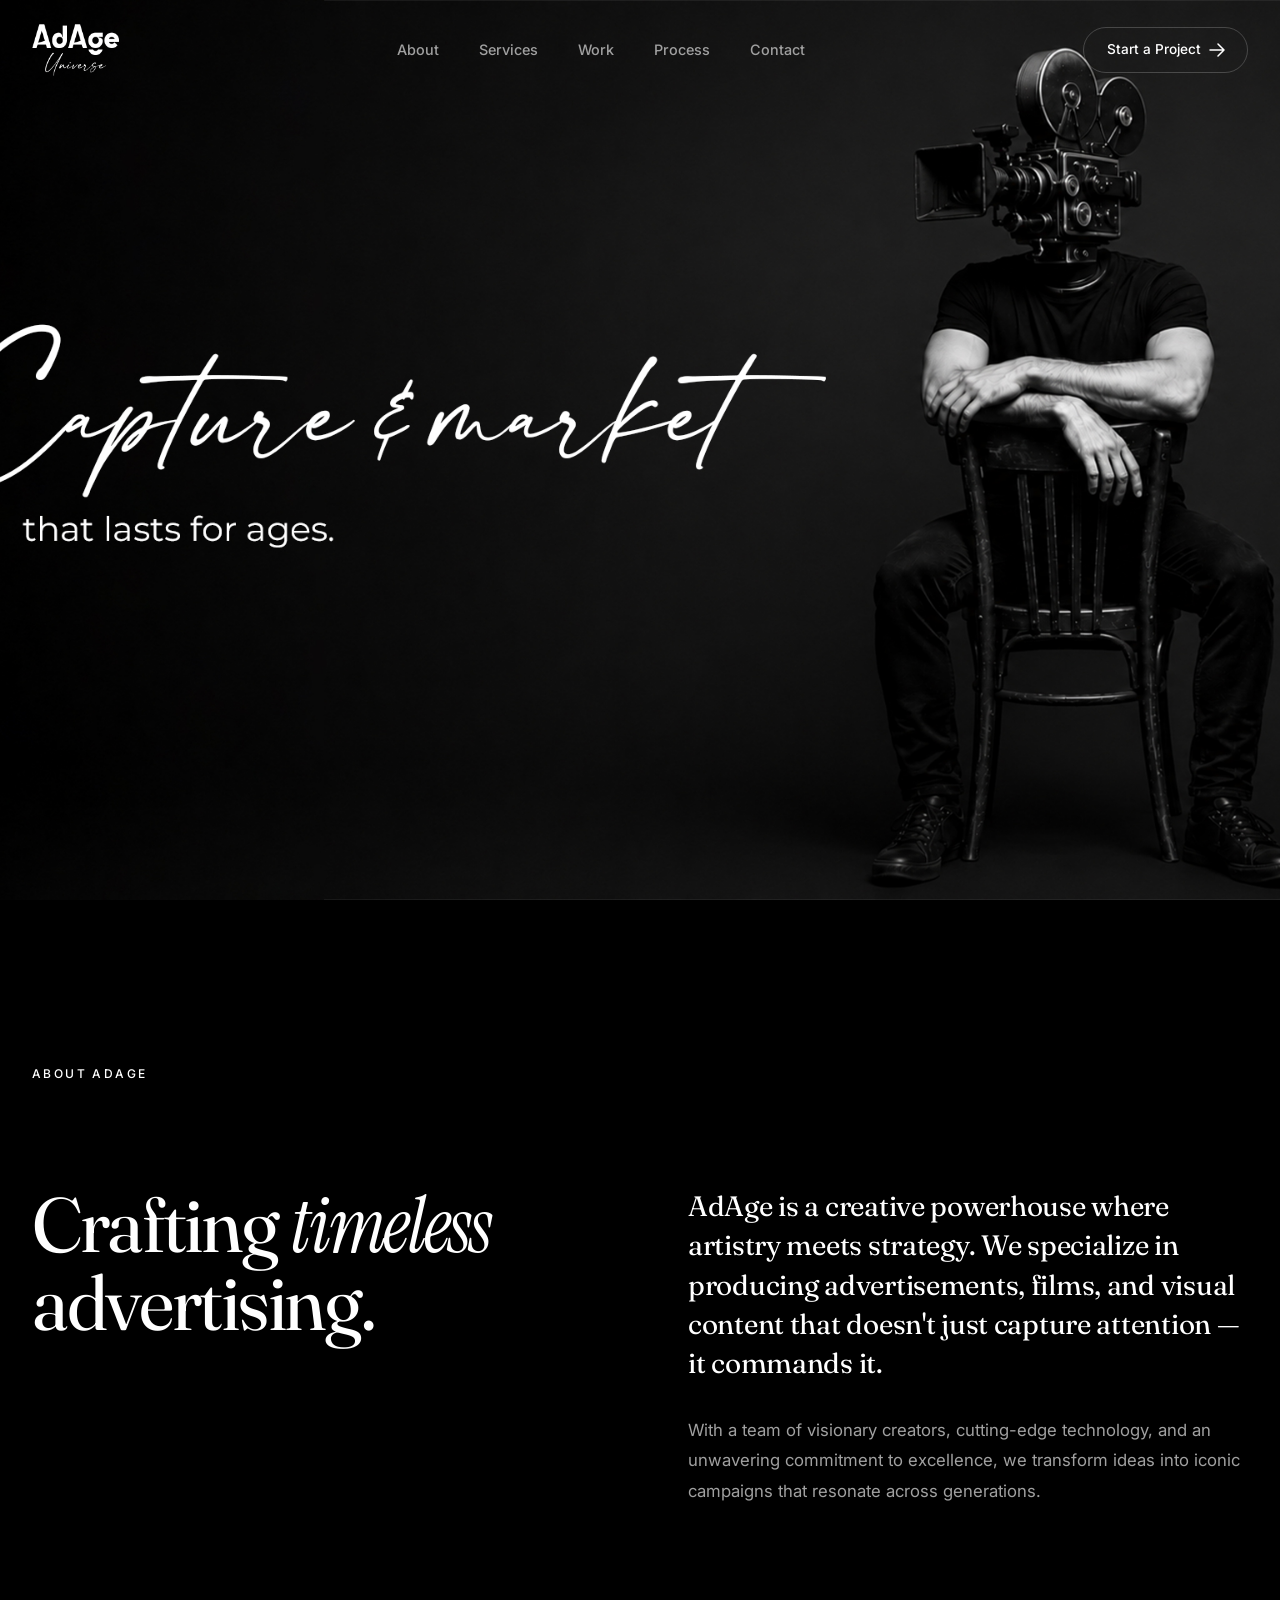
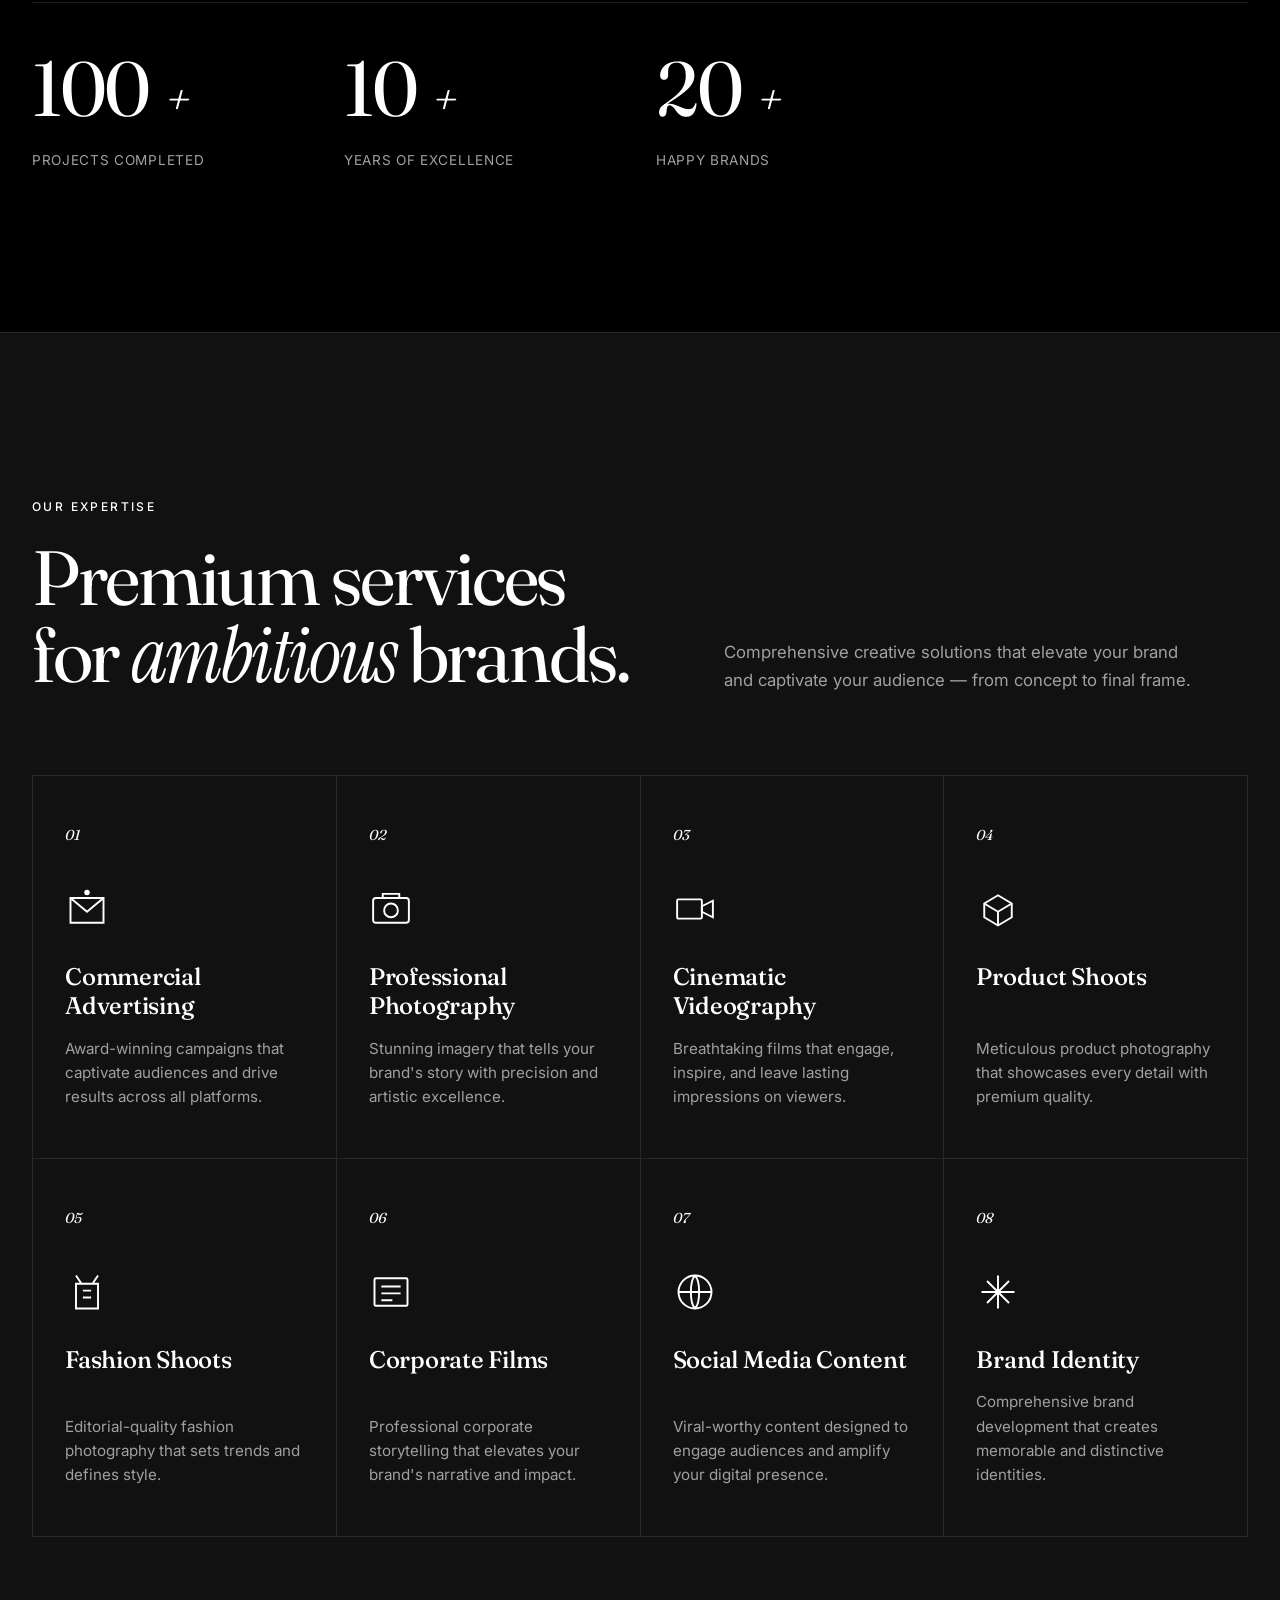
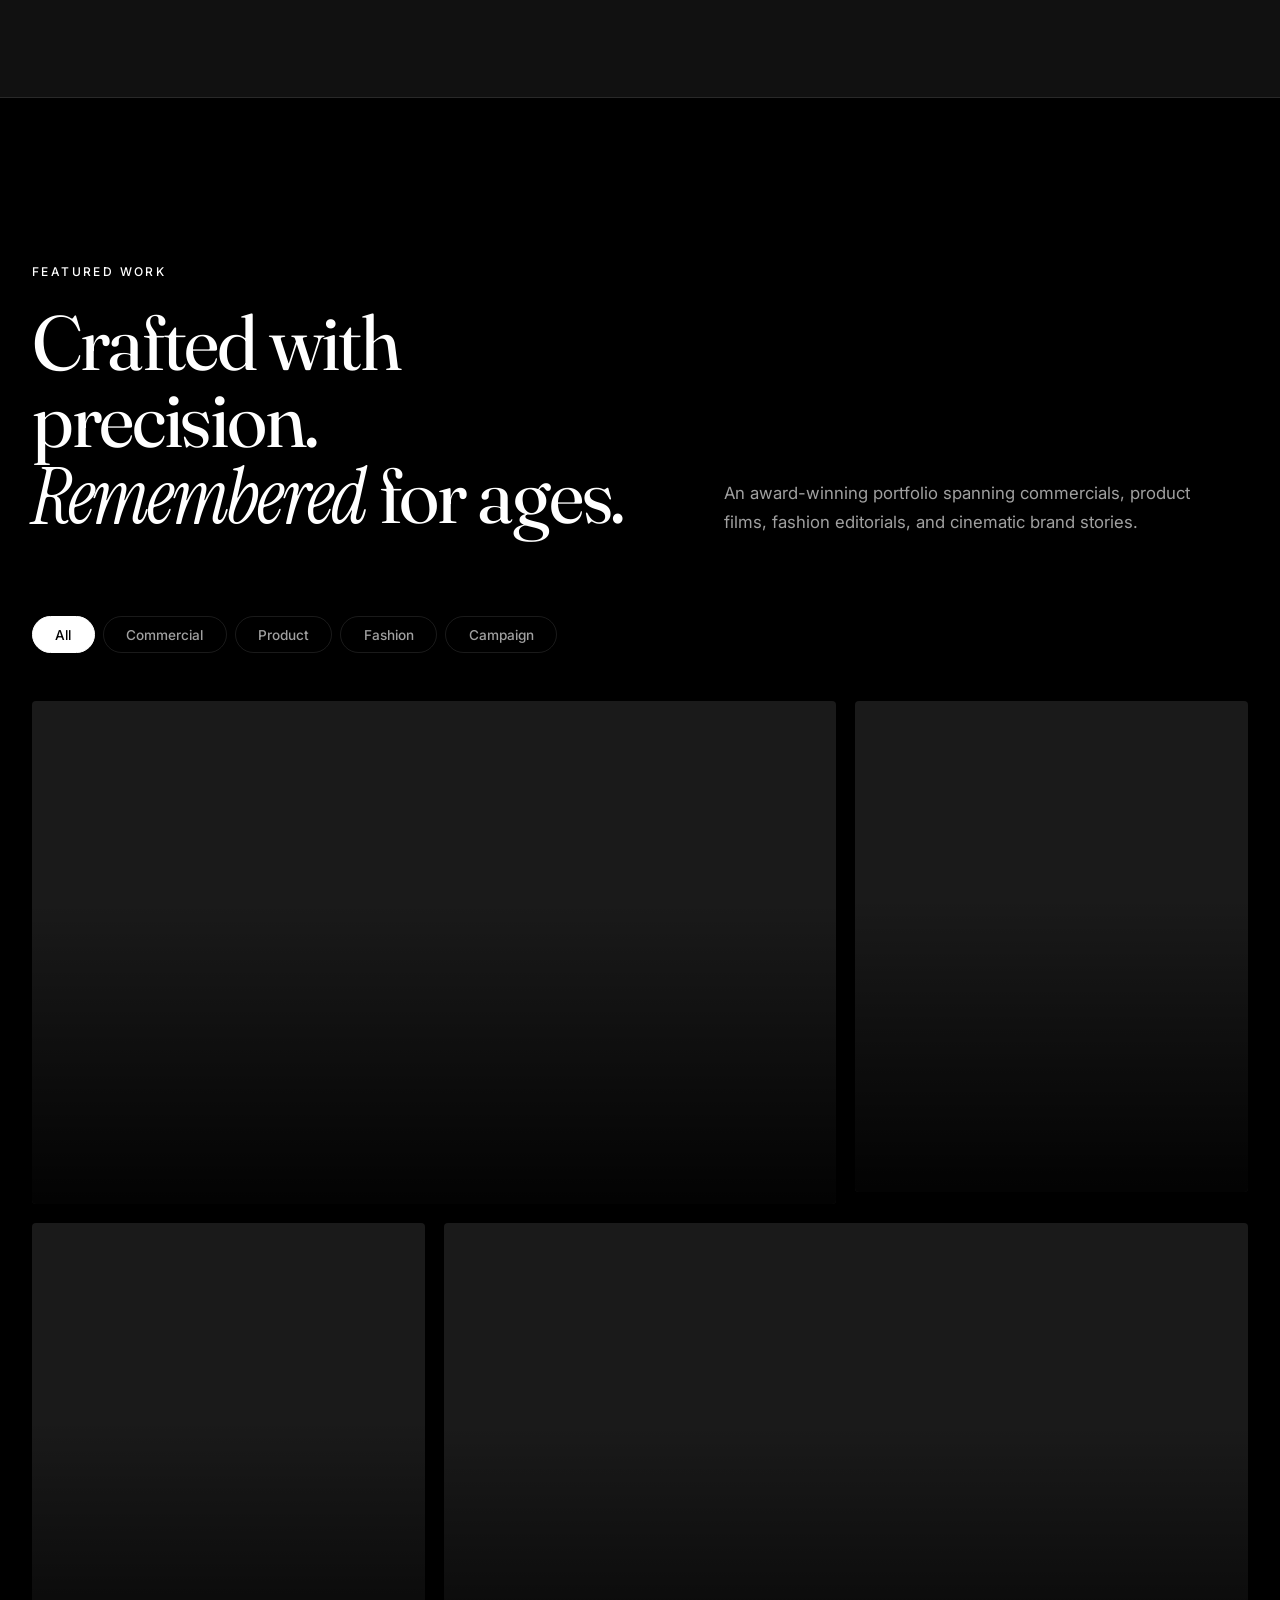
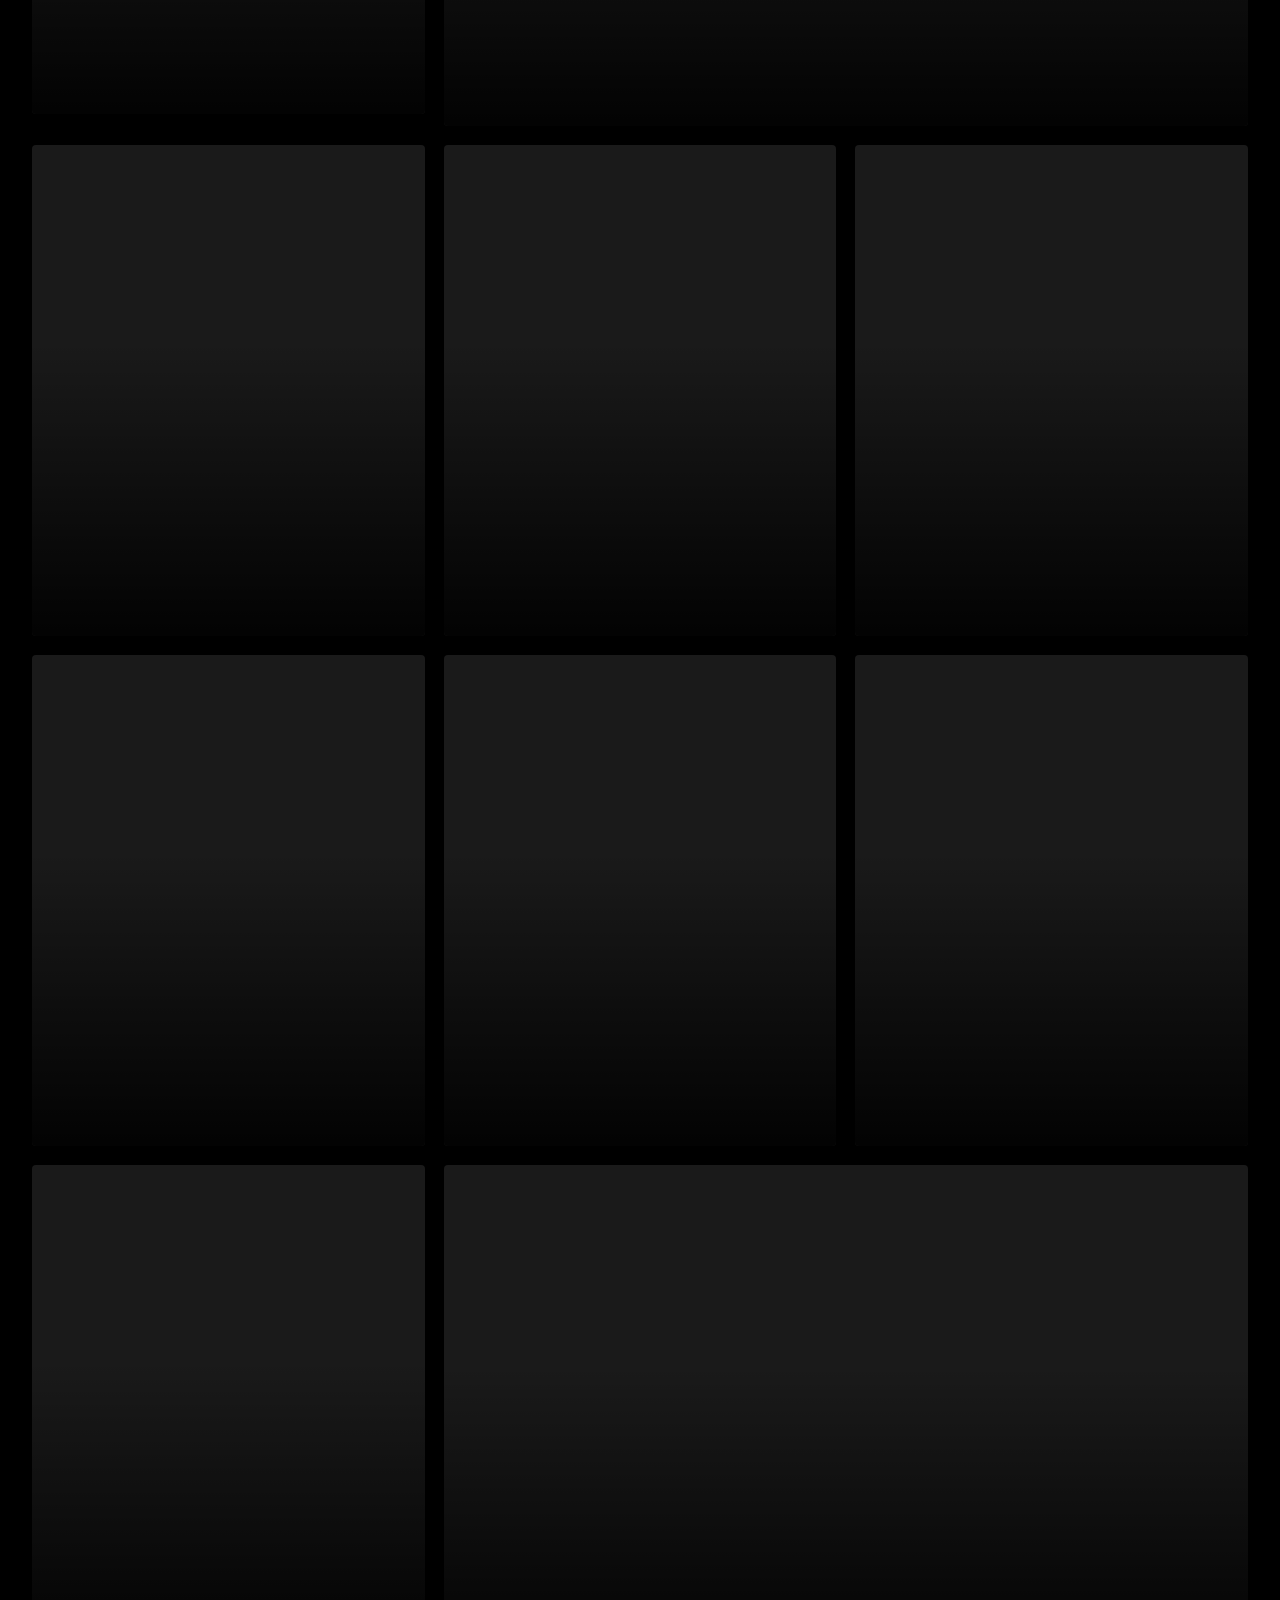
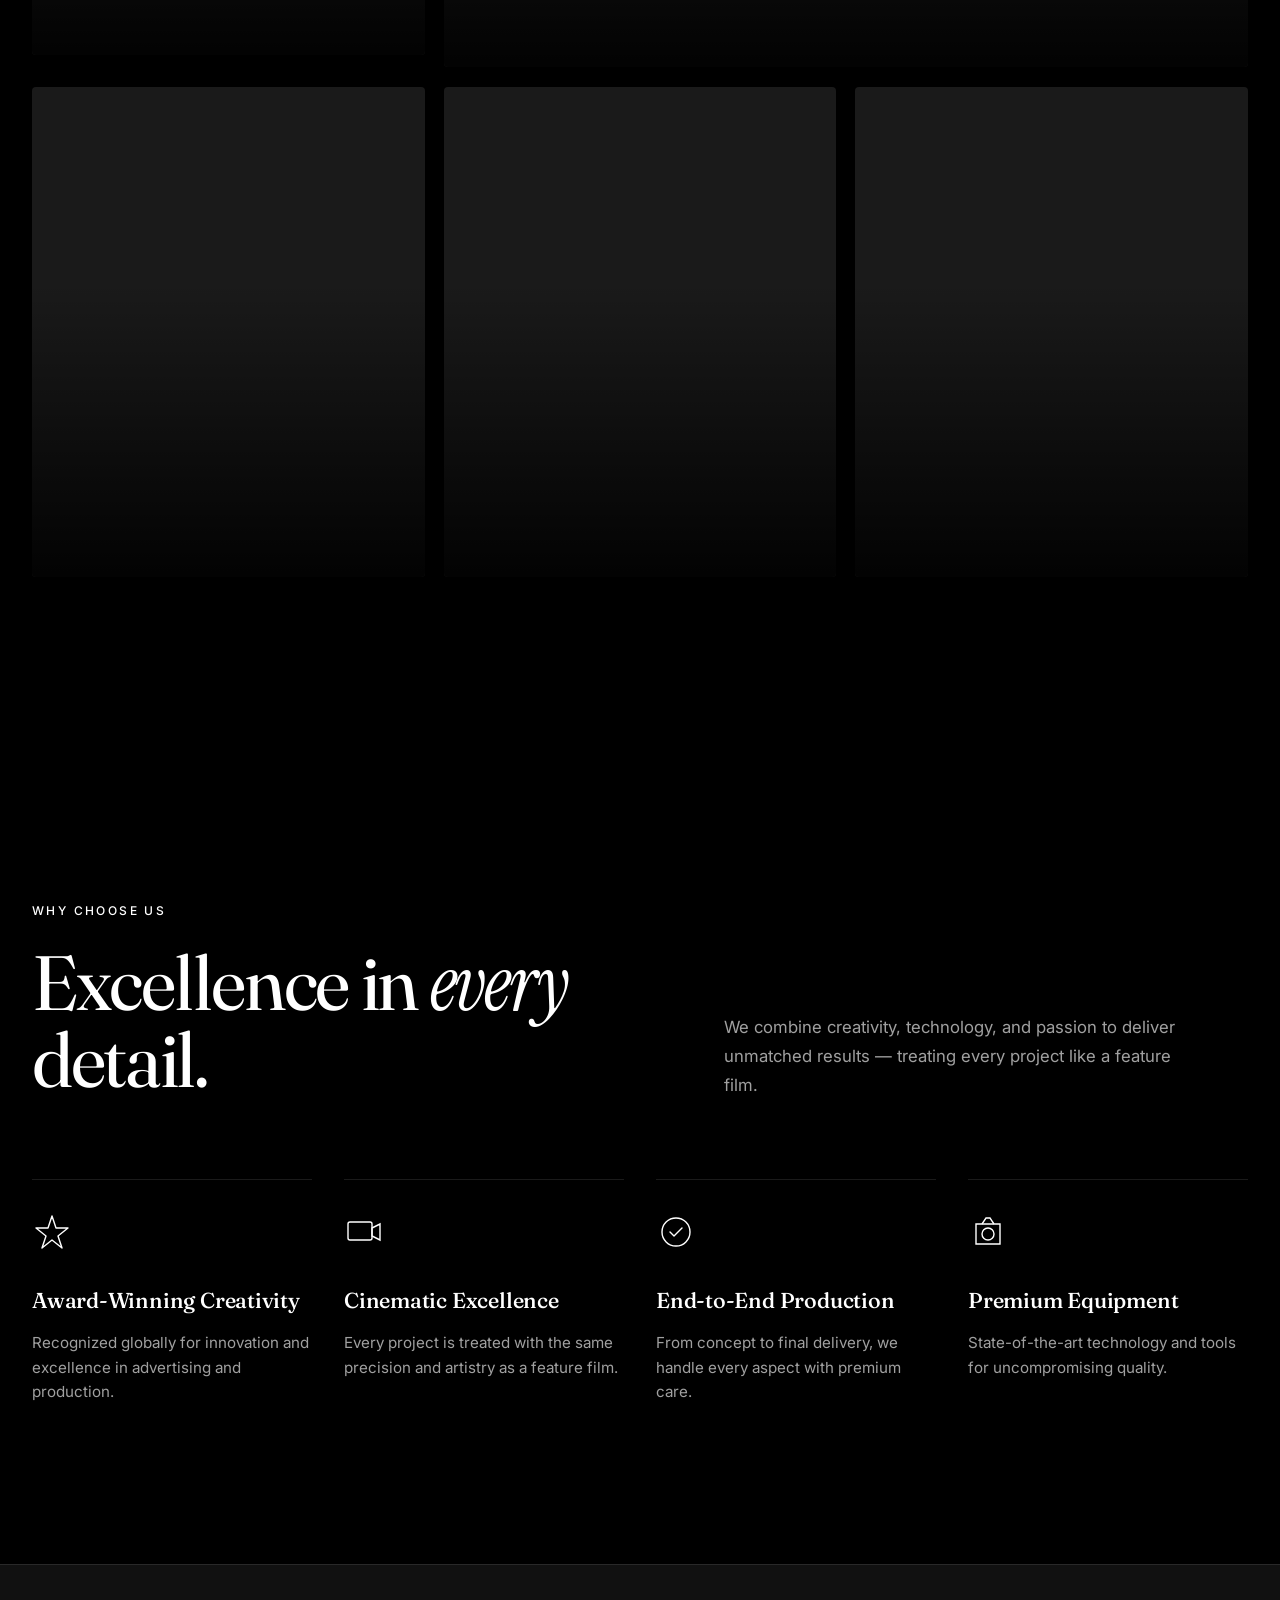
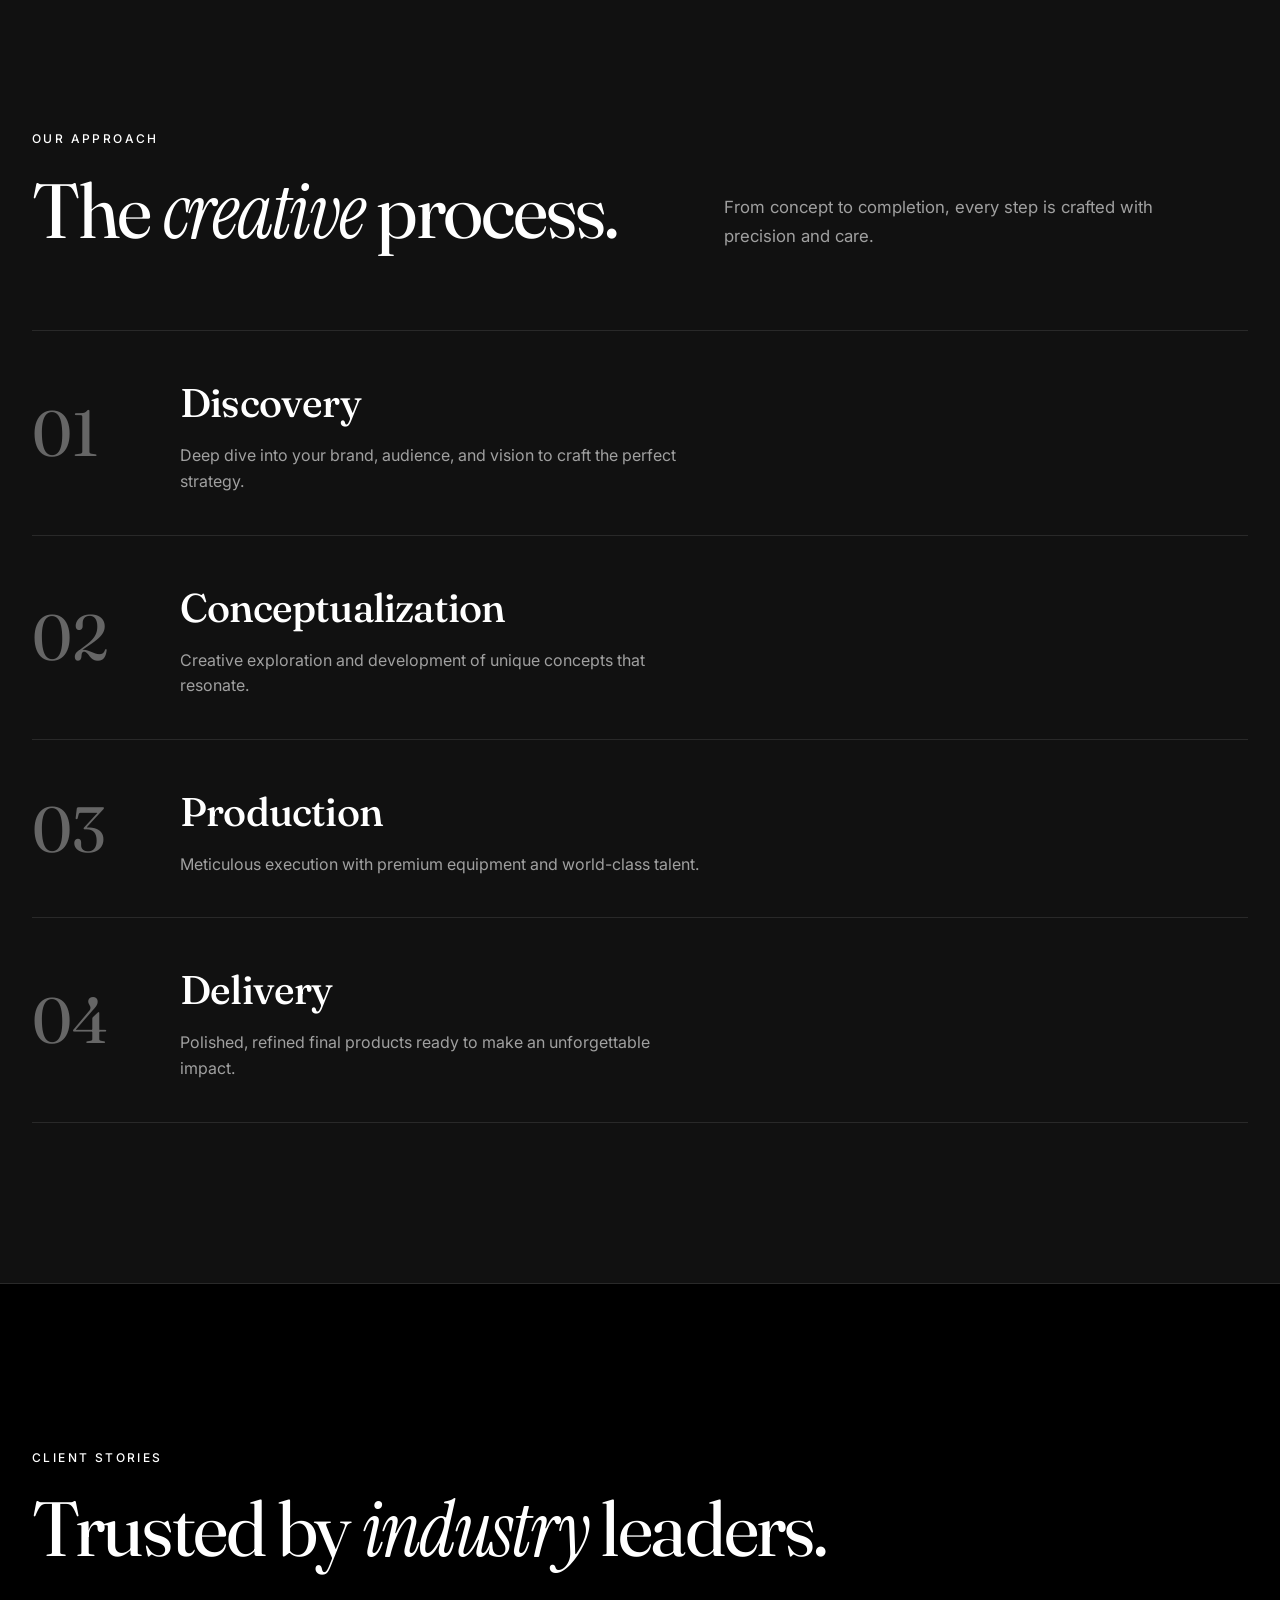
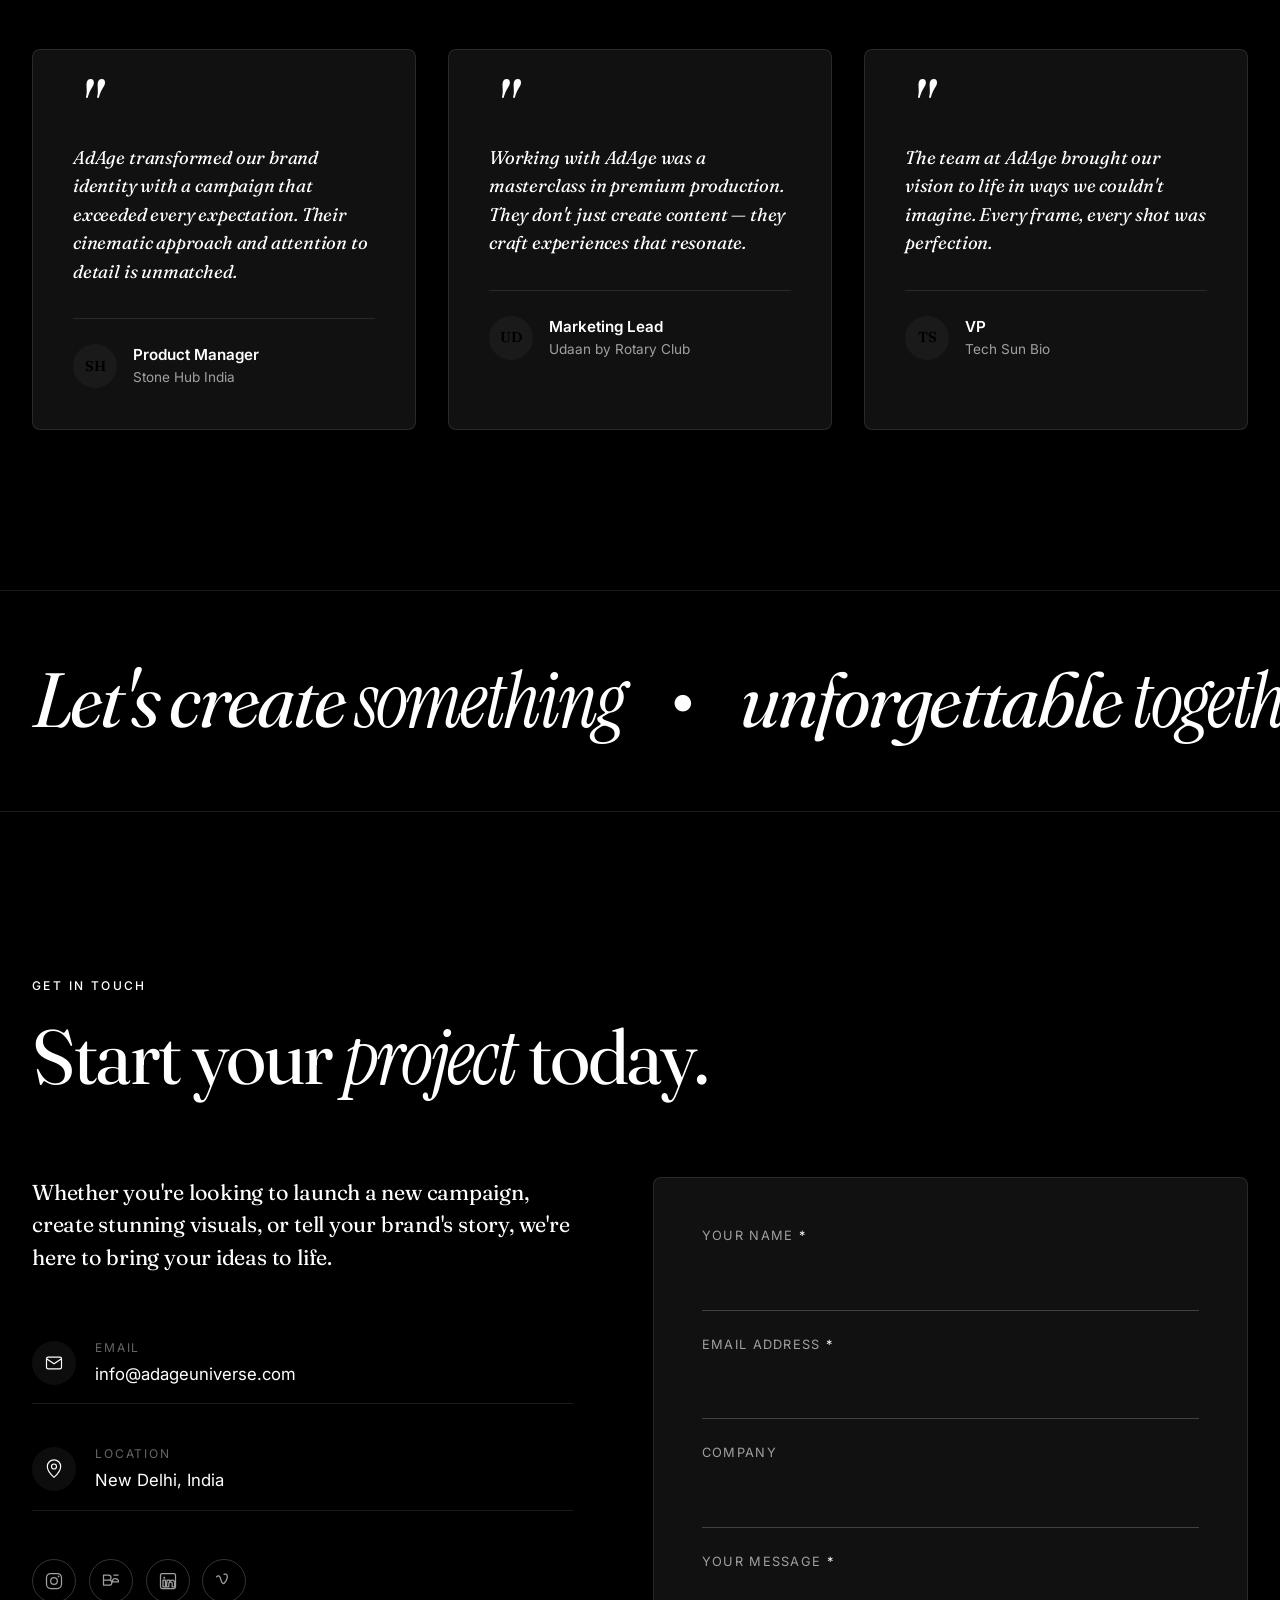
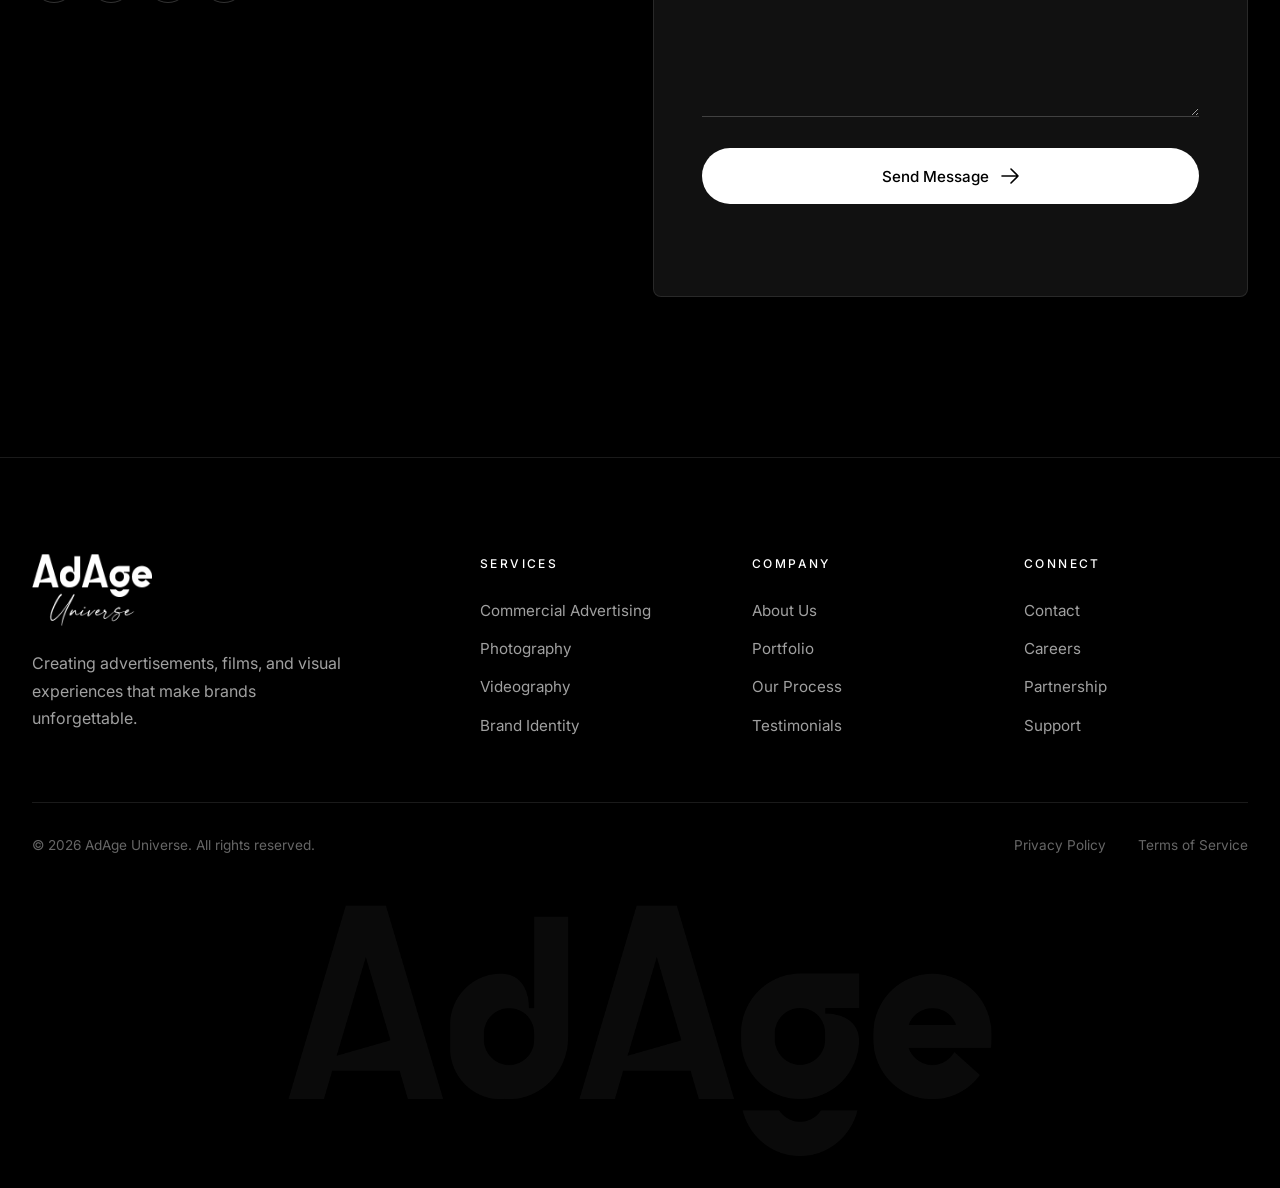
==== commit ffd42be7: "Add files via upload" ====
--- a/index.html
+++ b/index.html
@@ -14,7 +14,7 @@
 
 <!-- Loader -->
 <div class="loader" id="loader">
-  <video autoplay muted playsinline style="position: absolute; width: 100%; height: 100%; object-fit: cover;">
+  <video autoplay muted playsinline style="width: 100%; height: 100%; object-fit: contain; max-width: 90vw; max-height: 90vh;">
     <source src="ADAge V.mp4" type="video/mp4">
   </video>
 </div>
@@ -55,7 +55,10 @@
 
 <!-- HERO -->
 <section class="hero" id="home">
-  <img src="web-banner.jpg.jpeg" alt="AdAge Creative Studio" class="hero-banner-img" />
+  <picture>
+    <source media="(max-width: 900px)" srcset="web-banner-mob.jpg.jpeg">
+    <img src="web-banner.jpg.jpeg" alt="AdAge Creative Studio" class="hero-banner-img" />
+  </picture>
 </section>
 
 <!-- ABOUT -->
--- a/styles.css
+++ b/styles.css
@@ -3,17 +3,17 @@
    ========================================================== */
 
 :root {
-  --bg: #0a0a0a;
-  --bg-alt: #0f0f0f;
-  --surface: #141414;
-  --border: rgba(245, 240, 232, 0.08);
-  --border-strong: rgba(245, 240, 232, 0.16);
-  --text: #f5f0e8;
-  --text-dim: #a8a29a;
-  --text-mute: #6b6660;
-  --accent: #d4a574;
-  --accent-light: #e6c299;
-  --accent-dark: #b8895c;
+  --bg: #000000;
+  --bg-alt: #111111;
+  --surface: #1a1a1a;
+  --border: rgba(255, 255, 255, 0.1);
+  --border-strong: rgba(255, 255, 255, 0.2);
+  --text: #ffffff;
+  --text-dim: #a0a0a0;
+  --text-mute: #666666;
+  --accent: #ffffff;
+  --accent-light: #ffffff;
+  --accent-dark: #ffffff;
   --serif: 'Fraunces', 'Instrument Serif', Georgia, serif;
   --italic: 'Instrument Serif', 'Fraunces', Georgia, serif;
   --sans: 'Inter', -apple-system, BlinkMacSystemFont, sans-serif;
@@ -97,7 +97,7 @@
 .loader-bar {
   width: 200px;
   height: 1px;
-  background: rgba(245, 240, 232, 0.1);
+  background: rgba(255, 255, 255, 0.15);
   margin: 0 auto;
   overflow: hidden;
 }
@@ -223,7 +223,7 @@
 
 .nav-cta:hover {
   background: var(--accent);
-  color: var(--bg);
+  color: var(--bg) !important;
   border-color: var(--accent);
 }
 
@@ -470,7 +470,7 @@
 .hero-orb-1 {
   width: 500px;
   height: 500px;
-  background: radial-gradient(circle, var(--accent), transparent 70%);
+  background: radial-gradient(circle, var(--text), transparent 70%);
   top: -10%;
   right: -10%;
 }
@@ -478,7 +478,7 @@
 .hero-orb-2 {
   width: 400px;
   height: 400px;
-  background: radial-gradient(circle, #8b5a3c, transparent 70%);
+  background: radial-gradient(circle, var(--text-mute), transparent 70%);
   bottom: 10%;
   left: -10%;
   animation-delay: -10s;
@@ -612,7 +612,8 @@
 .hero-banner-img {
   width: 100%;
   height: 100vh;
-  object-fit: fill;
+  object-fit: cover;
+  object-position: center top;
   display: block;
 }
 
@@ -742,13 +743,13 @@
   content: '';
   position: absolute;
   inset: 0;
-  background: linear-gradient(135deg, rgba(212, 165, 116, 0.08), transparent);
+  background: linear-gradient(135deg, rgba(255, 255, 255, 0.05), transparent);
   opacity: 0;
   transition: opacity 0.5s var(--ease);
 }
 
 .service-card:hover {
-  background: rgba(212, 165, 116, 0.03);
+  background: rgba(255, 255, 255, 0.02);
 }
 
 .service-card:hover::before {
@@ -1015,7 +1016,7 @@
 
 .process-item:hover {
   padding-left: 2rem;
-  background: rgba(212, 165, 116, 0.02);
+  background: rgba(255, 255, 255, 0.02);
 }
 
 .process-item:hover .process-num {
@@ -1077,7 +1078,7 @@
 }
 
 .testimonial:hover {
-  border-color: rgba(212, 165, 116, 0.3);
+  border-color: rgba(255, 255, 255, 0.3);
   transform: translateY(-4px);
 }
 
@@ -1114,7 +1115,7 @@
   width: 44px;
   height: 44px;
   border-radius: 50%;
-  background: linear-gradient(135deg, var(--accent), var(--accent-dark));
+  background: var(--surface);
   color: var(--bg);
   display: grid;
   place-items: center;
@@ -1212,7 +1213,7 @@
   width: 44px;
   height: 44px;
   border-radius: 50%;
-  background: rgba(212, 165, 116, 0.1);
+  background: rgba(255, 255, 255, 0.05);
   color: var(--accent);
   display: grid;
   place-items: center;
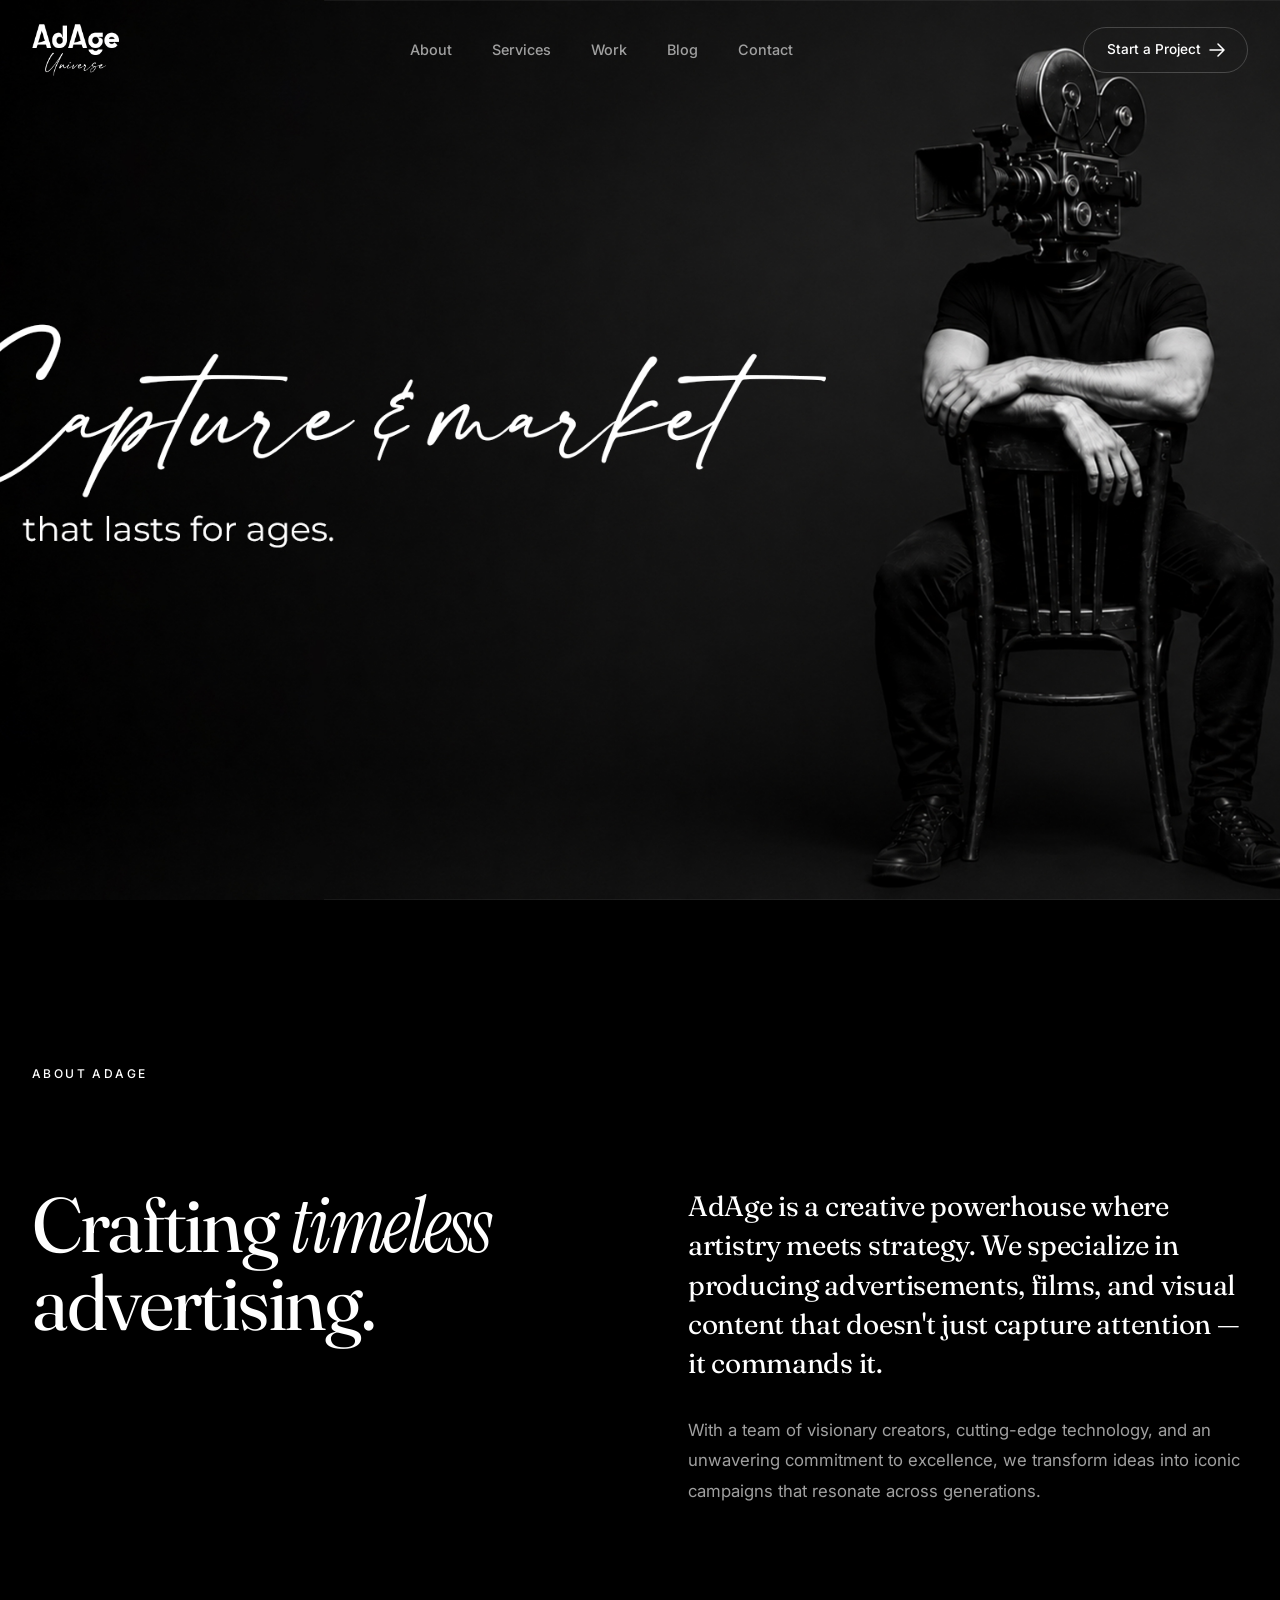
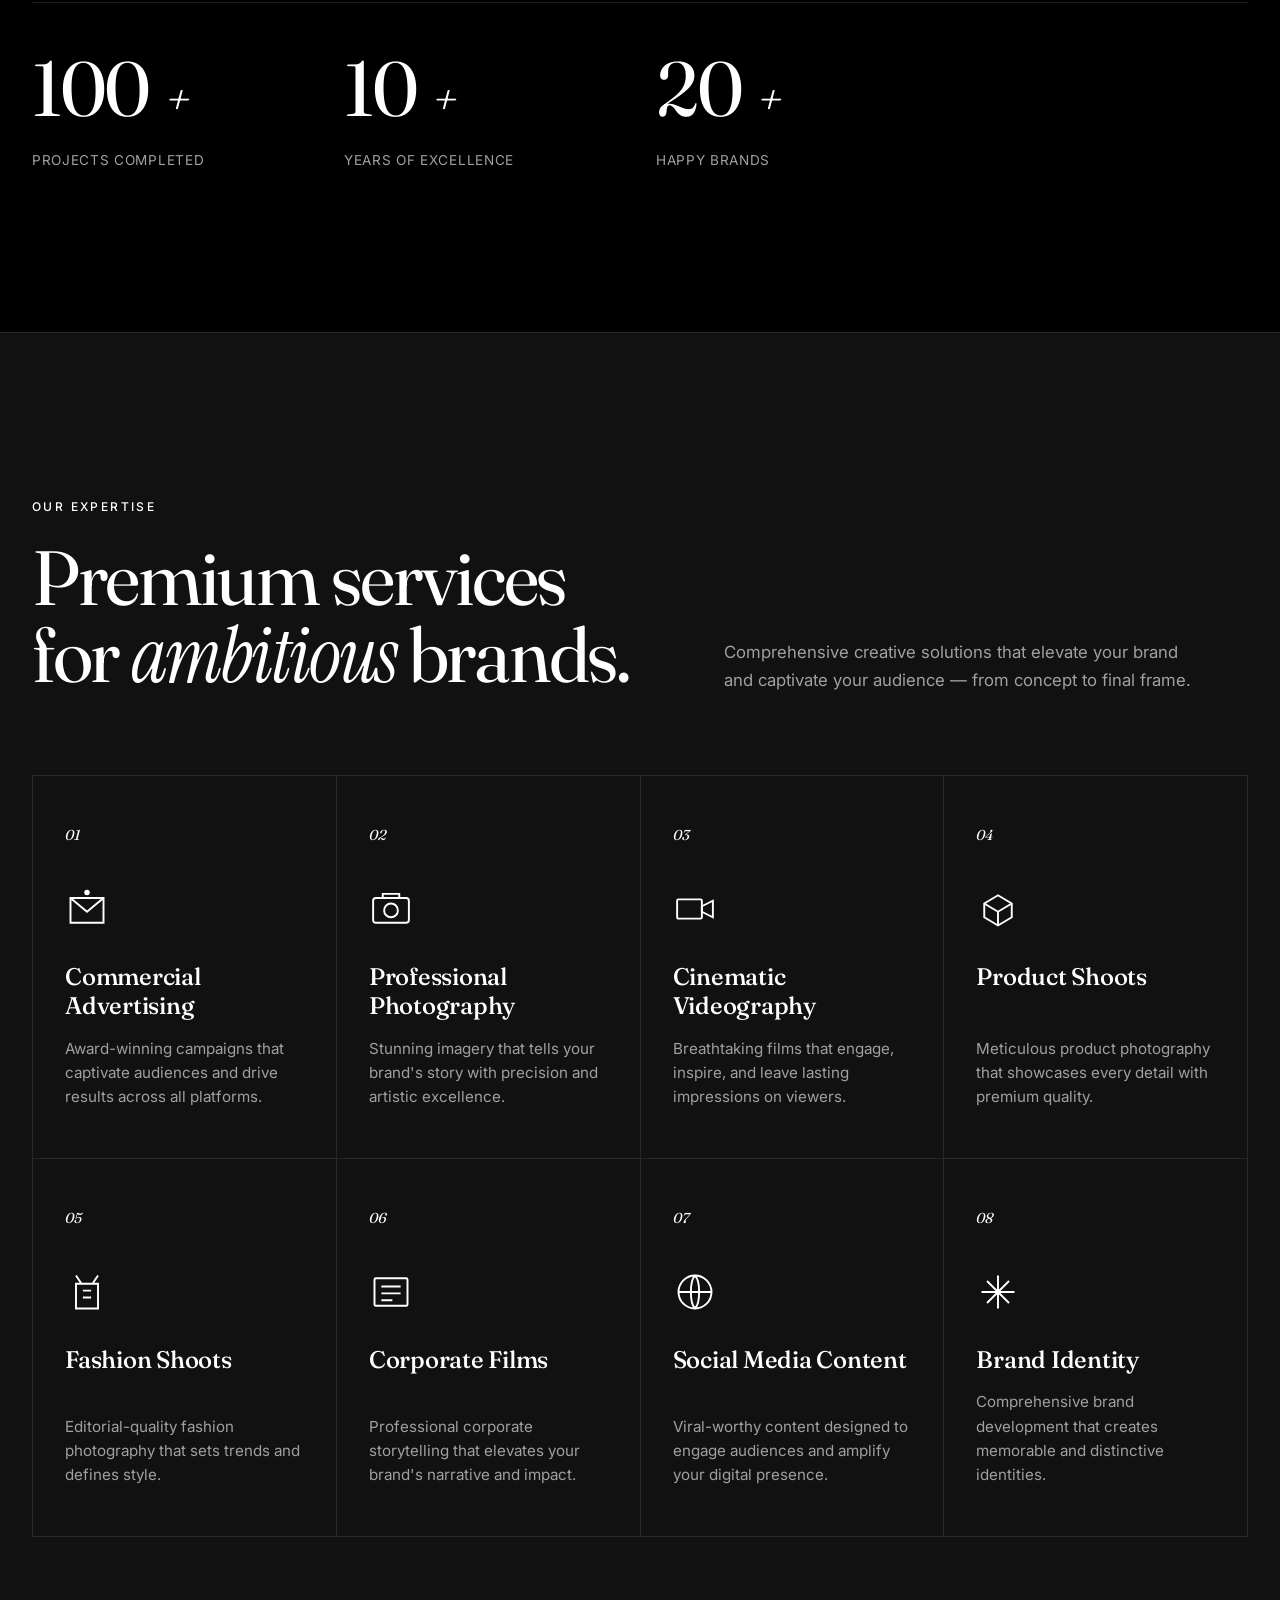
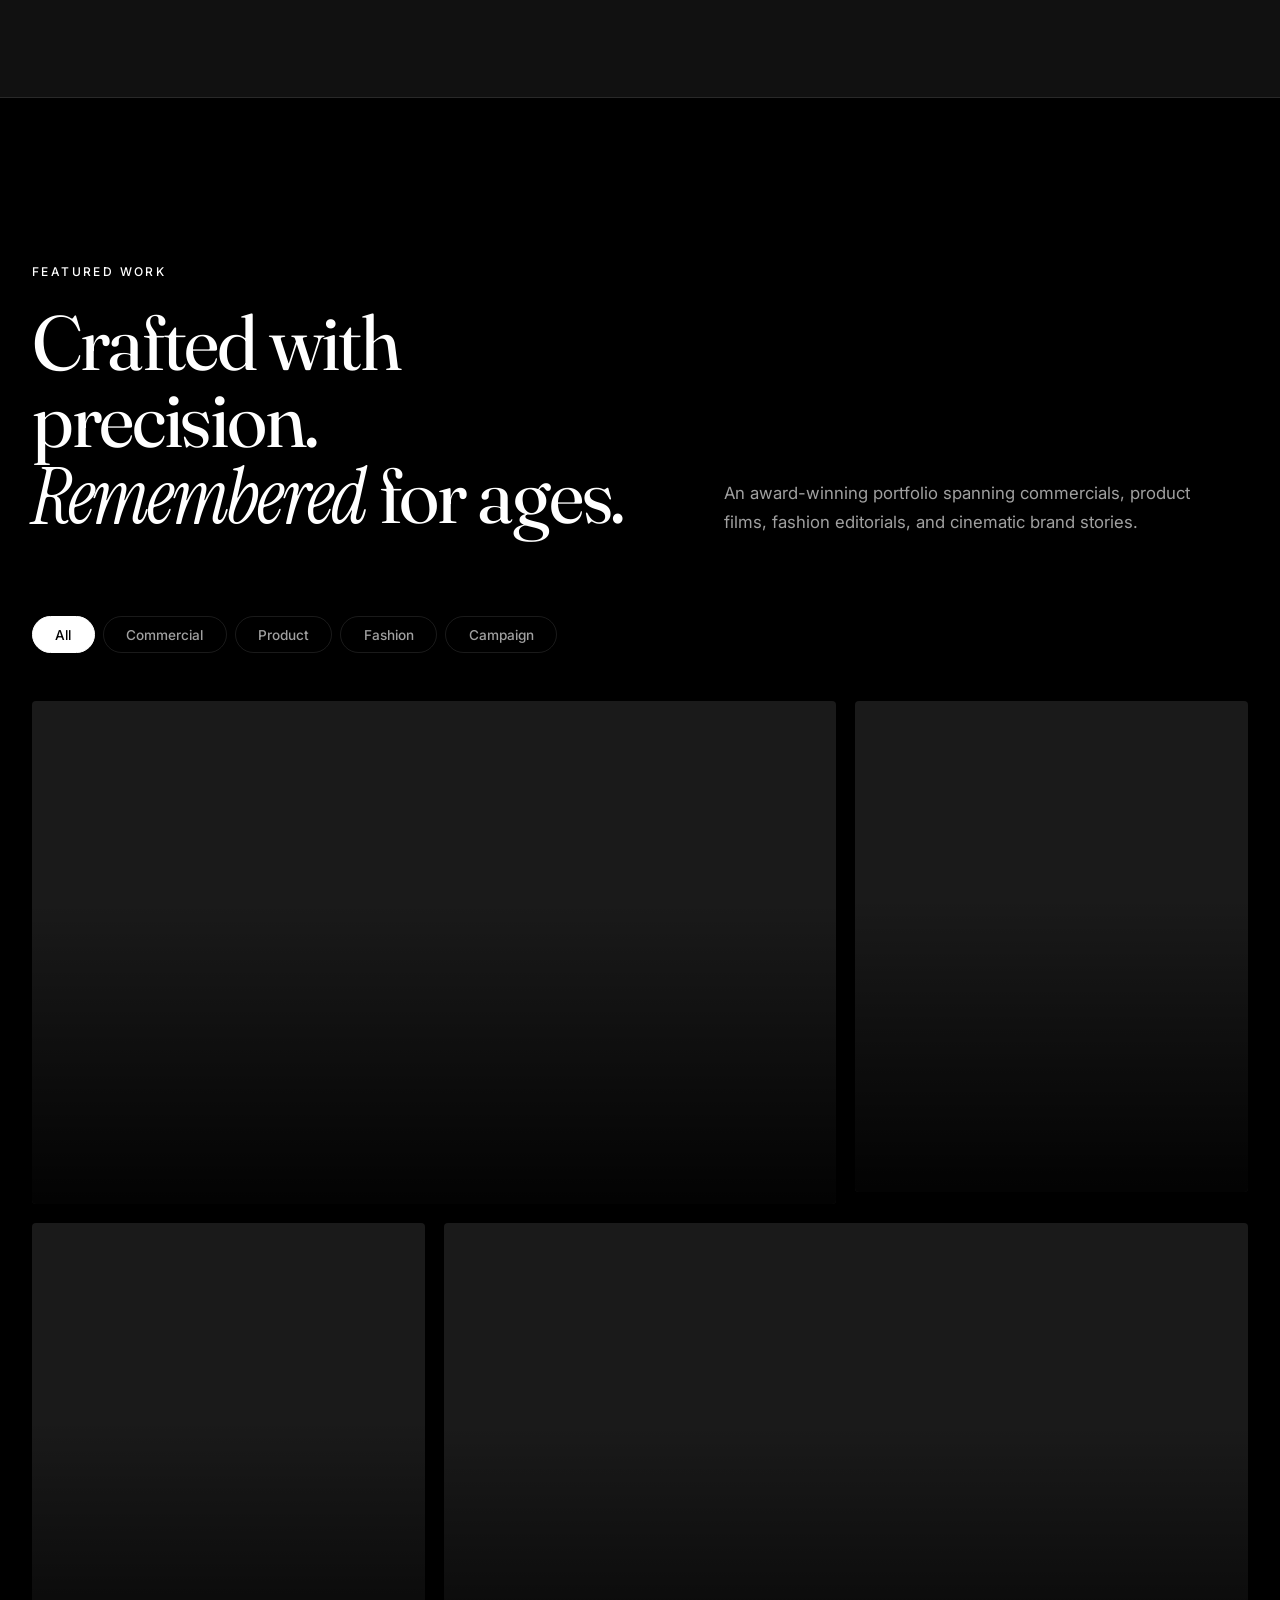
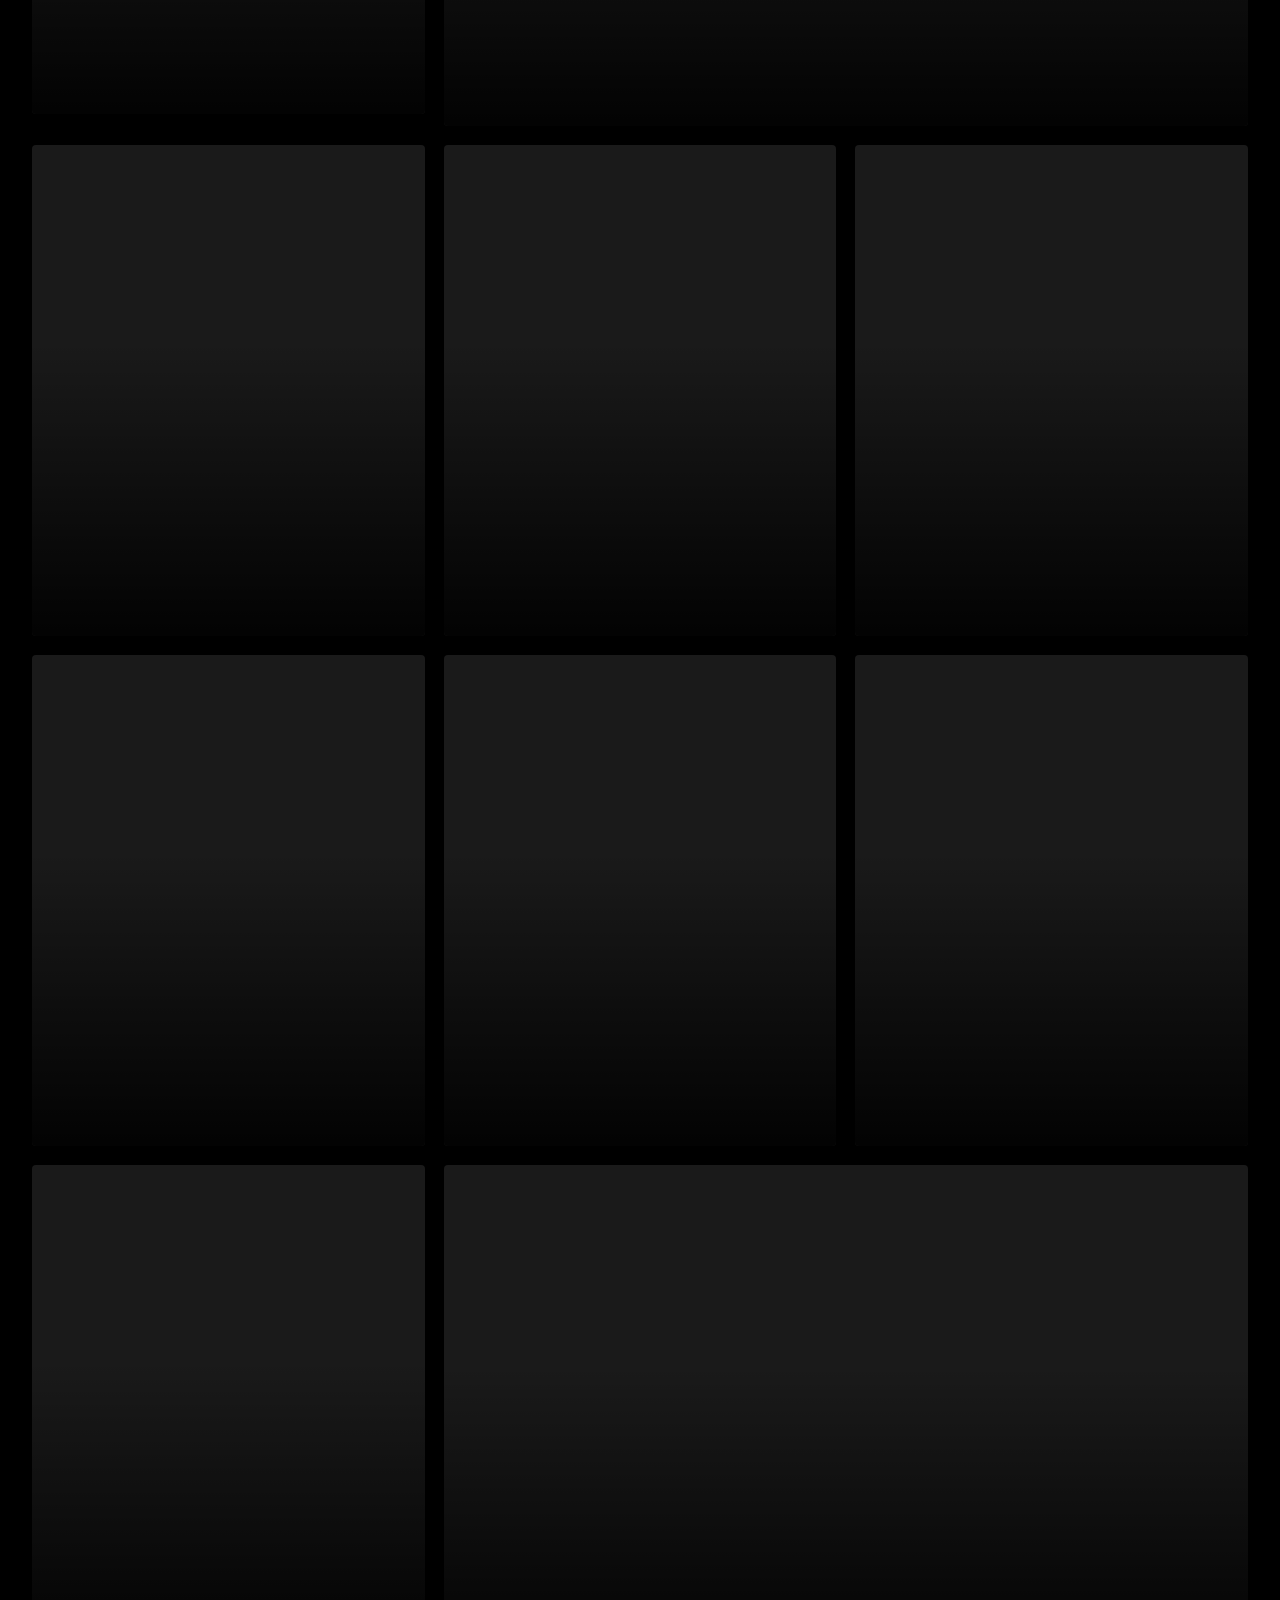
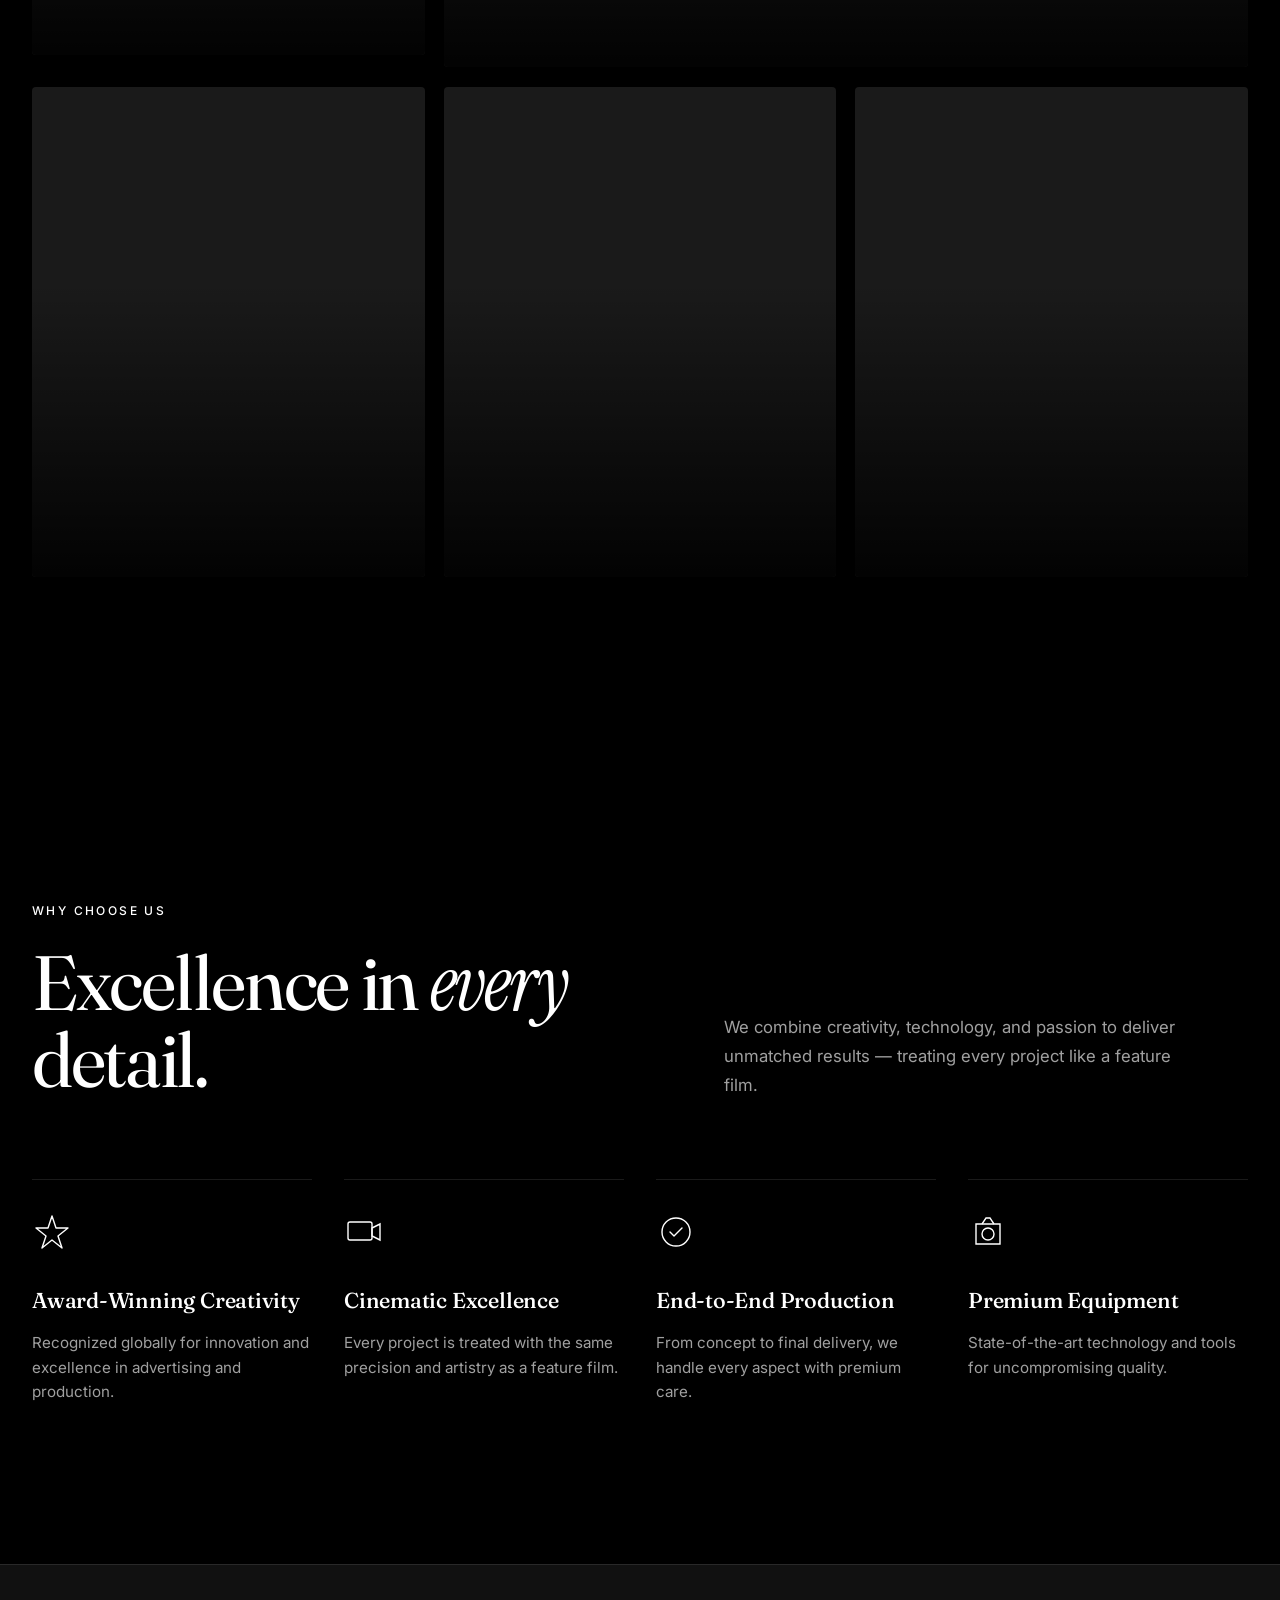
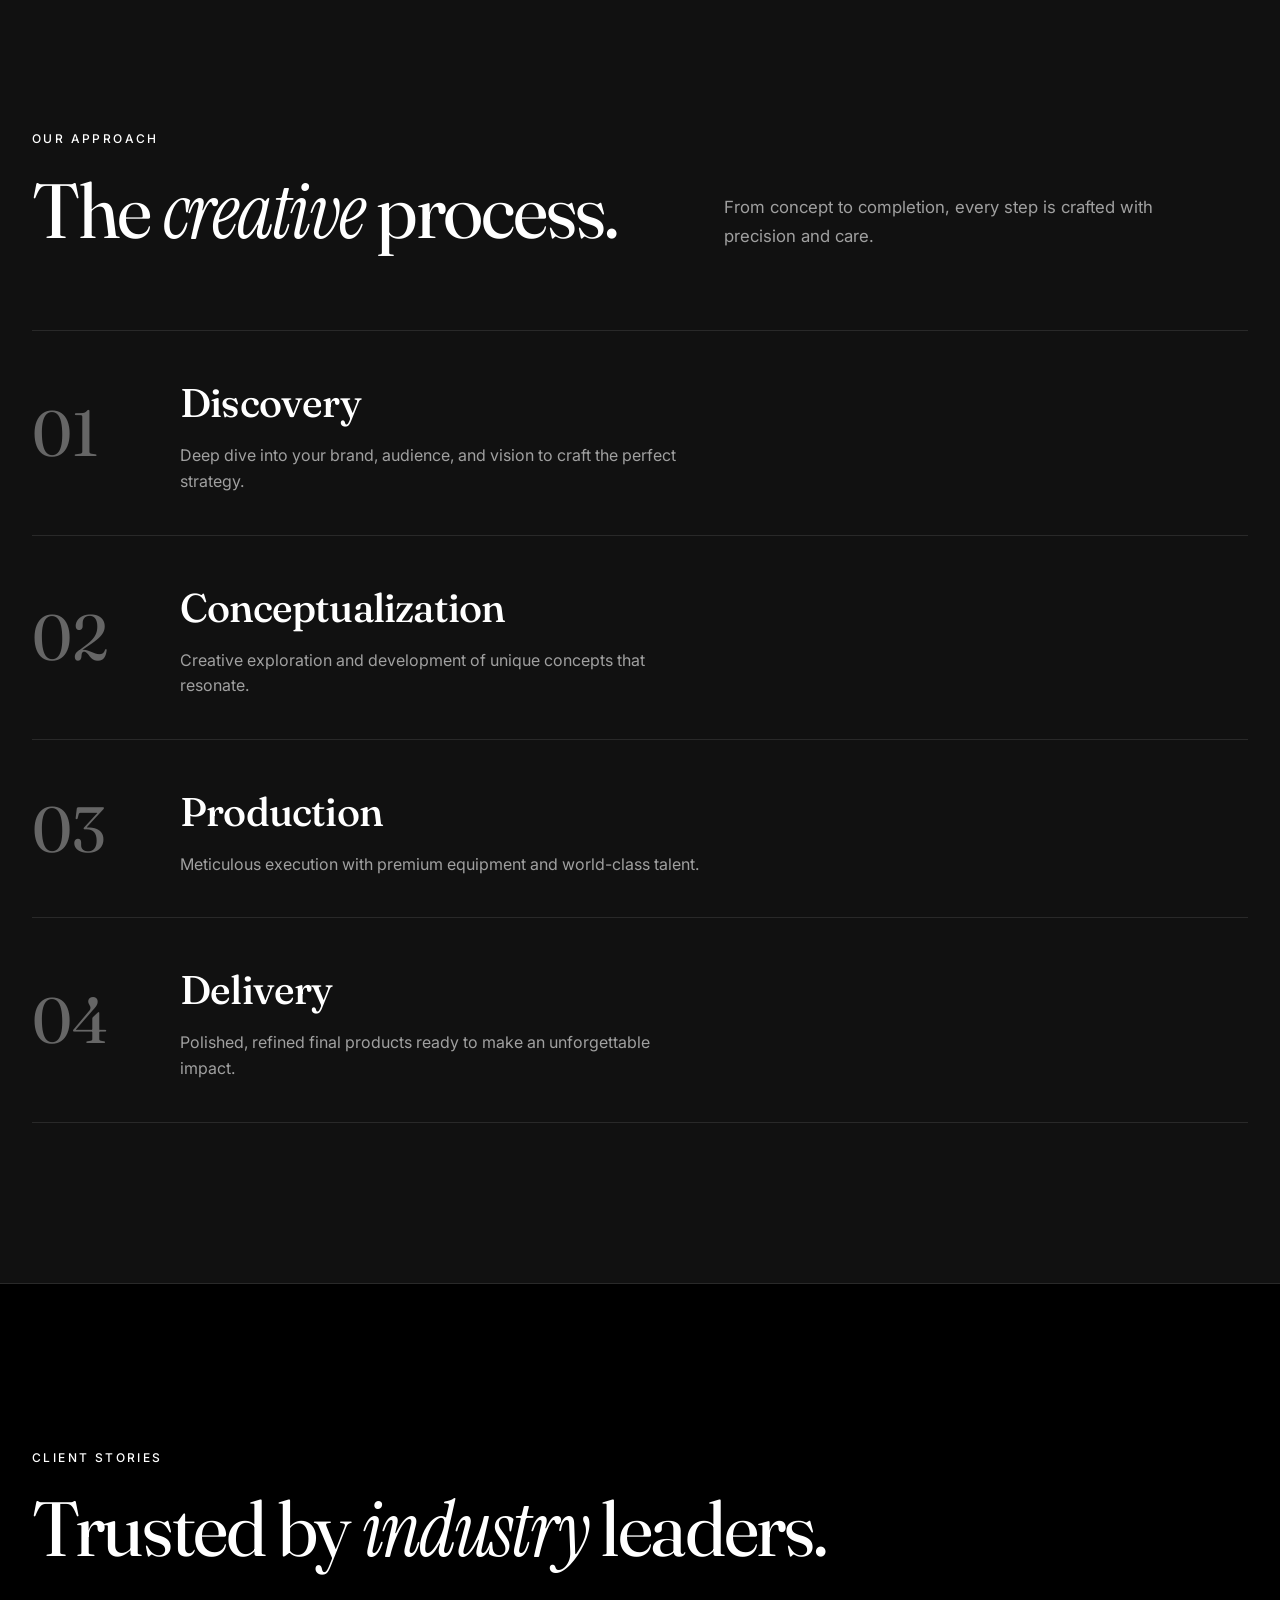
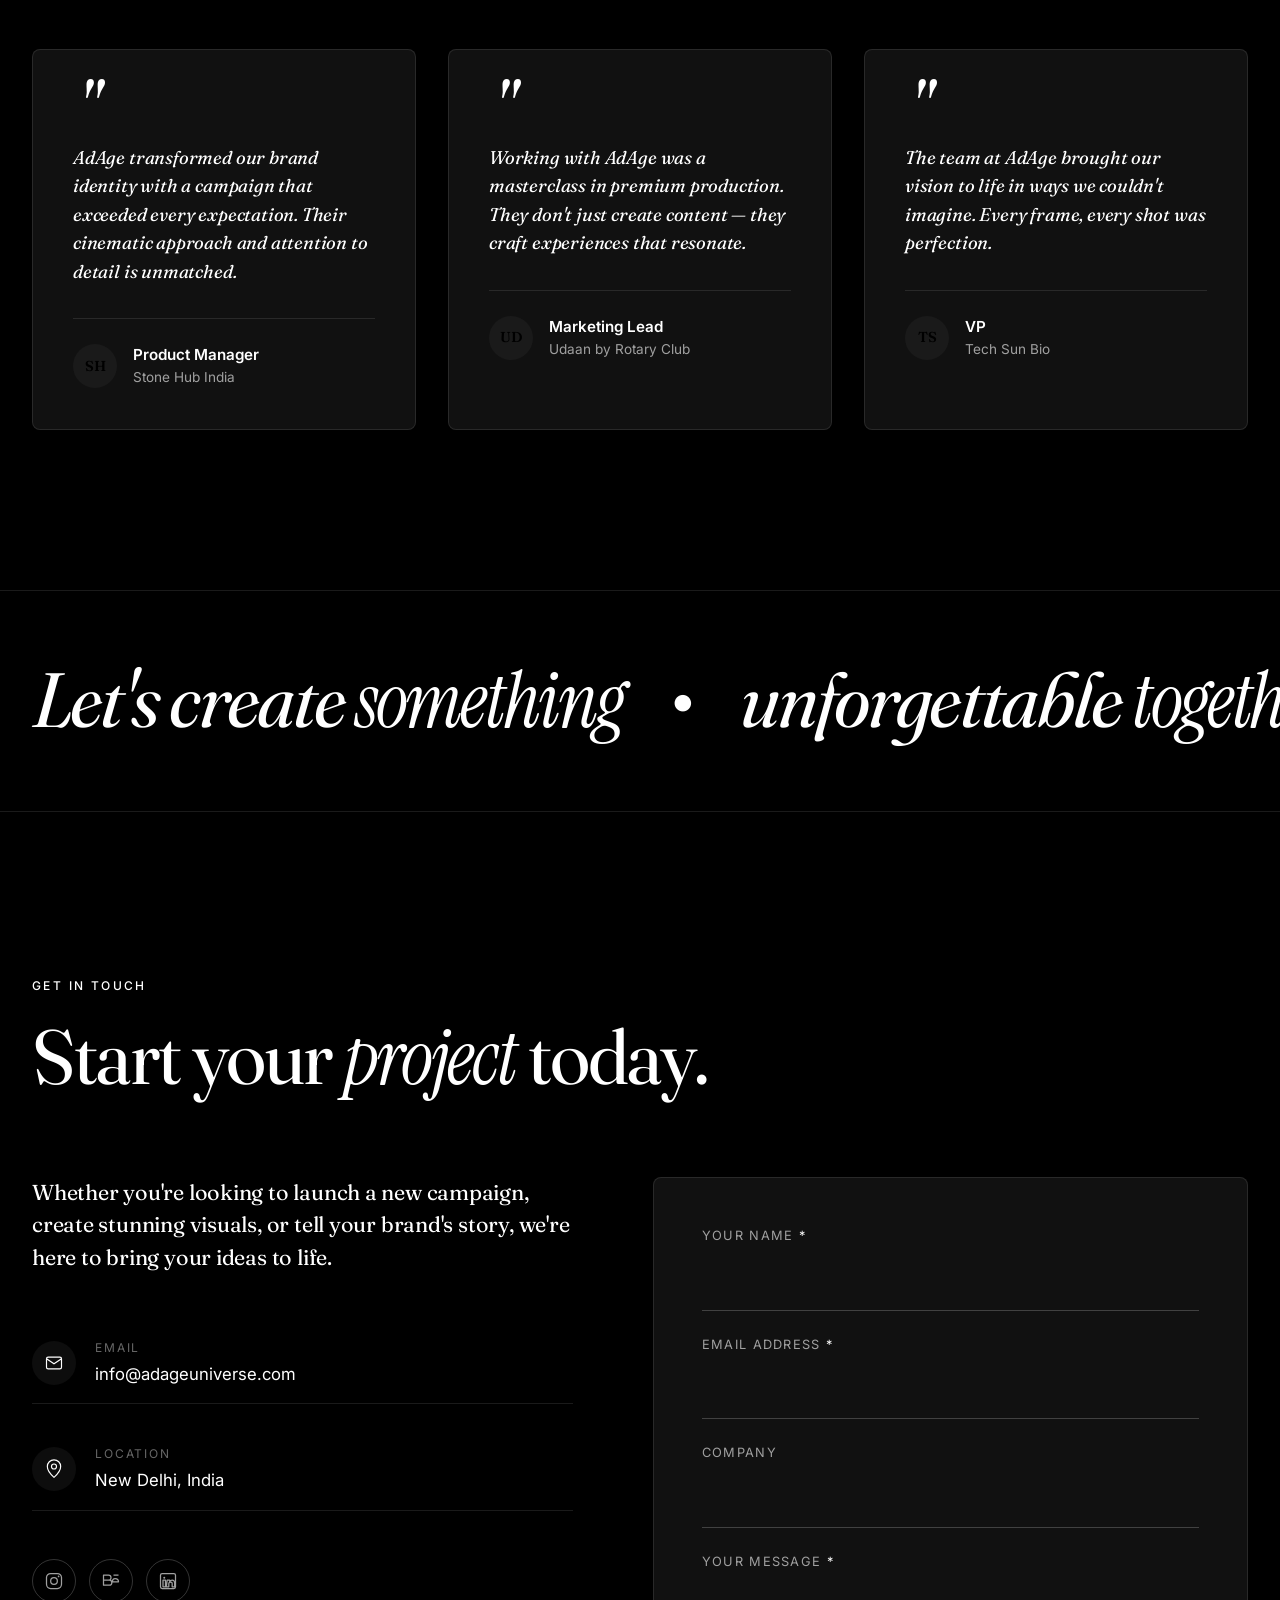
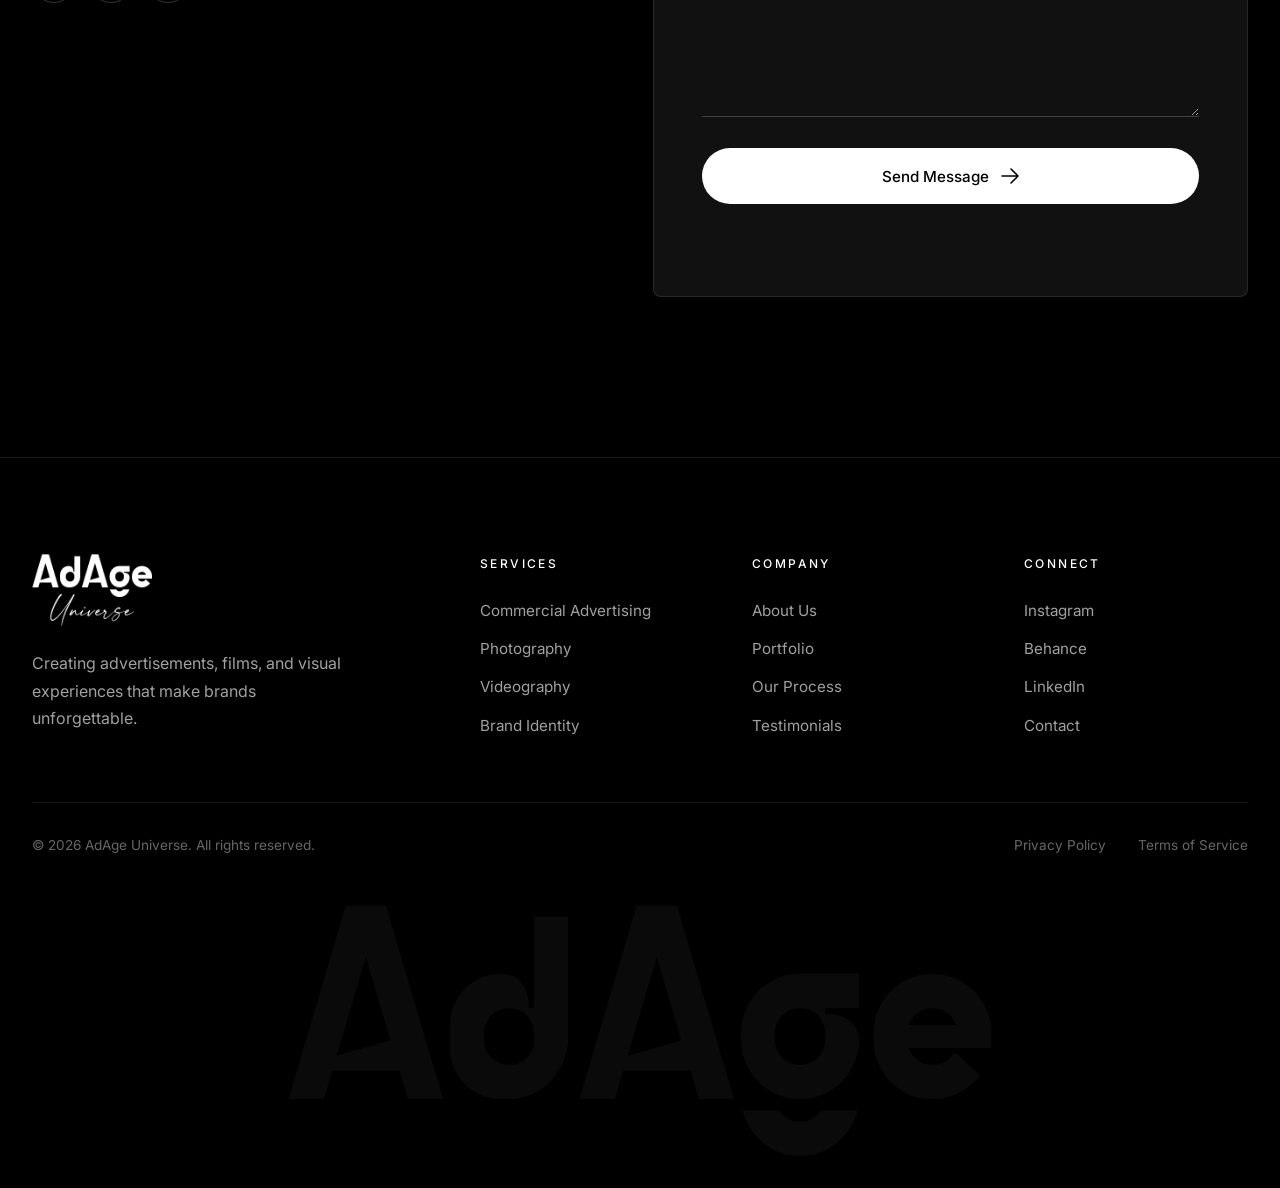
==== commit cdb48dbd: "dgvd" ====
--- a/index.html
+++ b/index.html
@@ -29,7 +29,7 @@
       <li><a href="#about">About</a></li>
       <li><a href="#services">Services</a></li>
       <li><a href="#work">Work</a></li>
-      <li><a href="#process">Process</a></li>
+      <li><a href="blog.html">Blog</a></li>
       <li><a href="#contact">Contact</a></li>
     </ul>
     <a href="#contact" class="nav-cta">
@@ -48,7 +48,7 @@
     <li><a href="#about">About</a></li>
     <li><a href="#services">Services</a></li>
     <li><a href="#work">Work</a></li>
-    <li><a href="#process">Process</a></li>
+    <li><a href="blog.html">Blog</a></li>
     <li><a href="#contact">Contact</a></li>
   </ul>
 </div>
@@ -568,10 +568,9 @@
         </ul>
 
         <div class="socials reveal">
-          <a href="#" aria-label="Instagram"><svg width="20" height="20" viewBox="0 0 24 24" fill="none"><rect x="3" y="3" width="18" height="18" rx="5" stroke="currentColor" stroke-width="1.5"/><circle cx="12" cy="12" r="4" stroke="currentColor" stroke-width="1.5"/><circle cx="17.5" cy="6.5" r="1" fill="currentColor"/></svg></a>
-          <a href="#" aria-label="Behance"><svg width="20" height="20" viewBox="0 0 24 24" fill="none"><path d="M3 5h6a3 3 0 010 6H3zM3 11h7a3 3 0 010 6H3zM15 5h6M14 13h7c0-2-1.5-4-4-4s-3.5 2-3 4z" stroke="currentColor" stroke-width="1.5" stroke-linejoin="round"/></svg></a>
-          <a href="#" aria-label="LinkedIn"><svg width="20" height="20" viewBox="0 0 24 24" fill="none"><rect x="3" y="3" width="18" height="18" rx="2" stroke="currentColor" stroke-width="1.5"/><circle cx="7.5" cy="8" r="1.2" fill="currentColor"/><path d="M6 11h3v8H6zM11 11h3v1.5c.5-1 1.5-1.7 3-1.7 2 0 3 1.3 3 3.7V19h-3v-4c0-1-.4-1.7-1.4-1.7S13 14 13 15v4h-3z" stroke="currentColor" stroke-width="1.5" stroke-linejoin="round"/></svg></a>
-          <a href="#" aria-label="Vimeo"><svg width="20" height="20" viewBox="0 0 24 24" fill="none"><path d="M3 7c1-1 3-2 4 0s2 8 4 8 5-5 5-8-2-4-4-3" stroke="currentColor" stroke-width="1.5" stroke-linecap="round" stroke-linejoin="round"/></svg></a>
+          <a href="https://www.instagram.com/adage_universe" target="_blank" rel="noopener noreferrer" aria-label="Instagram"><svg width="20" height="20" viewBox="0 0 24 24" fill="none"><rect x="3" y="3" width="18" height="18" rx="5" stroke="currentColor" stroke-width="1.5"/><circle cx="12" cy="12" r="4" stroke="currentColor" stroke-width="1.5"/><circle cx="17.5" cy="6.5" r="1" fill="currentColor"/></svg></a>
+          <a href="https://www.behance.net/adageunivrse" target="_blank" rel="noopener noreferrer" aria-label="Behance"><svg width="20" height="20" viewBox="0 0 24 24" fill="none"><path d="M3 5h6a3 3 0 010 6H3zM3 11h7a3 3 0 010 6H3zM15 5h6M14 13h7c0-2-1.5-4-4-4s-3.5 2-3 4z" stroke="currentColor" stroke-width="1.5" stroke-linejoin="round"/></svg></a>
+          <a href="https://www.linkedin.com/company/adage-universe/" target="_blank" rel="noopener noreferrer" aria-label="LinkedIn"><svg width="20" height="20" viewBox="0 0 24 24" fill="none"><rect x="3" y="3" width="18" height="18" rx="2" stroke="currentColor" stroke-width="1.5"/><circle cx="7.5" cy="8" r="1.2" fill="currentColor"/><path d="M6 11h3v8H6zM11 11h3v1.5c.5-1 1.5-1.7 3-1.7 2 0 3 1.3 3 3.7V19h-3v-4c0-1-.4-1.7-1.4-1.7S13 14 13 15v4h-3z" stroke="currentColor" stroke-width="1.5" stroke-linejoin="round"/></svg></a>
         </div>
       </div>
 
@@ -640,10 +639,10 @@
         <div class="footer-col">
           <h4>Connect</h4>
           <ul>
+            <li><a href="https://www.instagram.com/adage_universe" target="_blank" rel="noopener noreferrer">Instagram</a></li>
+            <li><a href="https://www.behance.net/adageunivrse" target="_blank" rel="noopener noreferrer">Behance</a></li>
+            <li><a href="https://www.linkedin.com/company/adage-universe/" target="_blank" rel="noopener noreferrer">LinkedIn</a></li>
             <li><a href="#contact">Contact</a></li>
-            <li><a href="#">Careers</a></li>
-            <li><a href="#">Partnership</a></li>
-            <li><a href="#">Support</a></li>
           </ul>
         </div>
       </div>
--- a/styles.css
+++ b/styles.css
@@ -1445,3 +1445,148 @@
   width: clamp(260px, 55vw, 760px);
   height: auto;
 }
+
+/* ==========================================================
+   BLOG PAGE
+   ========================================================== */
+.blog-hero {
+  padding-top: 12rem;
+  padding-bottom: 6rem;
+  text-align: center;
+  border-bottom: 1px solid var(--border);
+}
+
+@media (max-width: 900px) {
+  .blog-hero {
+    padding-top: 8rem;
+    padding-bottom: 4rem;
+  }
+}
+
+.blog-grid-section {
+  padding-top: 6rem;
+}
+
+.blog-grid {
+  display: grid;
+  grid-template-columns: repeat(2, 1fr);
+  gap: 2.5rem;
+}
+
+@media (max-width: 900px) {
+  .blog-grid {
+    grid-template-columns: 1fr;
+    gap: 3rem;
+  }
+}
+
+.blog-post-card {
+  display: block;
+  background: var(--bg-alt);
+  border-radius: 8px;
+  overflow: hidden;
+  border: 1px solid var(--border);
+  transition: all 0.4s var(--ease);
+}
+
+.blog-post-card:hover {
+  transform: translateY(-6px);
+  border-color: var(--border-strong);
+}
+
+.post-image {
+  aspect-ratio: 16 / 9;
+  background-size: cover;
+  background-position: center;
+  transition: transform 0.8s var(--ease);
+}
+
+.blog-post-card:hover .post-image {
+  transform: scale(1.05);
+}
+
+.post-content { padding: 2rem; }
+.post-category { color: var(--accent); font-size: 0.75rem; font-weight: 500; letter-spacing: 0.2em; text-transform: uppercase; margin-bottom: 1rem; display: block; }
+.post-content h3 { font-family: var(--serif); font-size: 1.75rem; font-weight: 500; line-height: 1.2; letter-spacing: -0.02em; margin-bottom: 1rem; }
+.post-content p { color: var(--text-dim); margin-bottom: 1.5rem; }
+.post-meta { font-size: 0.85rem; color: var(--text-mute); border-top: 1px solid var(--border); padding-top: 1rem; }
+
+./* ==========================================================
+   BLOG POST (SINGLE)
+   ========================================================== */
+.blog-post-header {
+  padding-top: 12rem;
+  padding-bottom: 4rem;
+  text-align: center;
+}
+
+@media (max-width: 900px) {
+  .blog-post-header {
+    padding-top: 8rem;
+    padding-bottom: 3rem;
+  }
+}
+
+.post-meta-top {
+  display: flex;
+  justify-content: space-between;
+  align-items: center;
+  margin-bottom: 2rem;
+  max-width: 800px;
+  margin-left: auto;
+  margin-right: auto;
+}
+
+.back-to-blog {
+  display: inline-flex;
+  align-items: center;
+  gap: 0.5rem;
+  font-size: 0.9rem;
+  font-weight: 500;
+  color: var(--text-dim);
+  transition: color 0.3s;
+}
+
+.back-to-blog:hover {
+  color: var(--text);
+}
+
+.blog-post-header .section-title {
+  font-size: clamp(2.2rem, 5vw, 4.5rem);
+  max-width: 800px;
+  margin: 0 auto 2rem;
+}
+
+.post-meta-bottom {
+  color: var(--text-dim);
+  font-size: 0.9rem;
+}
+
+.blog-post-image {
+  height: 60vh;
+  max-height: 600px;
+  background-size: cover;
+  background-position: center;
+  margin-bottom: 6rem;
+}
+
+.blog-post-content {
+  padding-bottom: 10rem;
+}
+
+.blog-post-content .container {
+  max-width: 800px;
+}
+
+.blog-post-content h2 {
+  font-family: var(--serif);
+  font-size: 2.5rem;
+  font-weight: 500;
+  margin: 3rem 0 1.5rem;
+}
+
+.blog-post-content p { font-size: 1.1rem; line-height: 1.8; color: var(--text-dim); margin-bottom: 1.5rem; }
+.blog-post-content blockquote { font-family: var(--italic); font-style: italic; font-size: 1.5rem; line-height: 1.5; color: var(--text); border-left: 3px solid var(--accent); padding-left: 2rem; margin: 3rem 0; }
+.blog-post-content blockquote cite { display: block; font-family: var(--sans); font-style: normal; font-size: 0.9rem; color: var(--text-dim); margin-top: 1rem; }
+
+}
